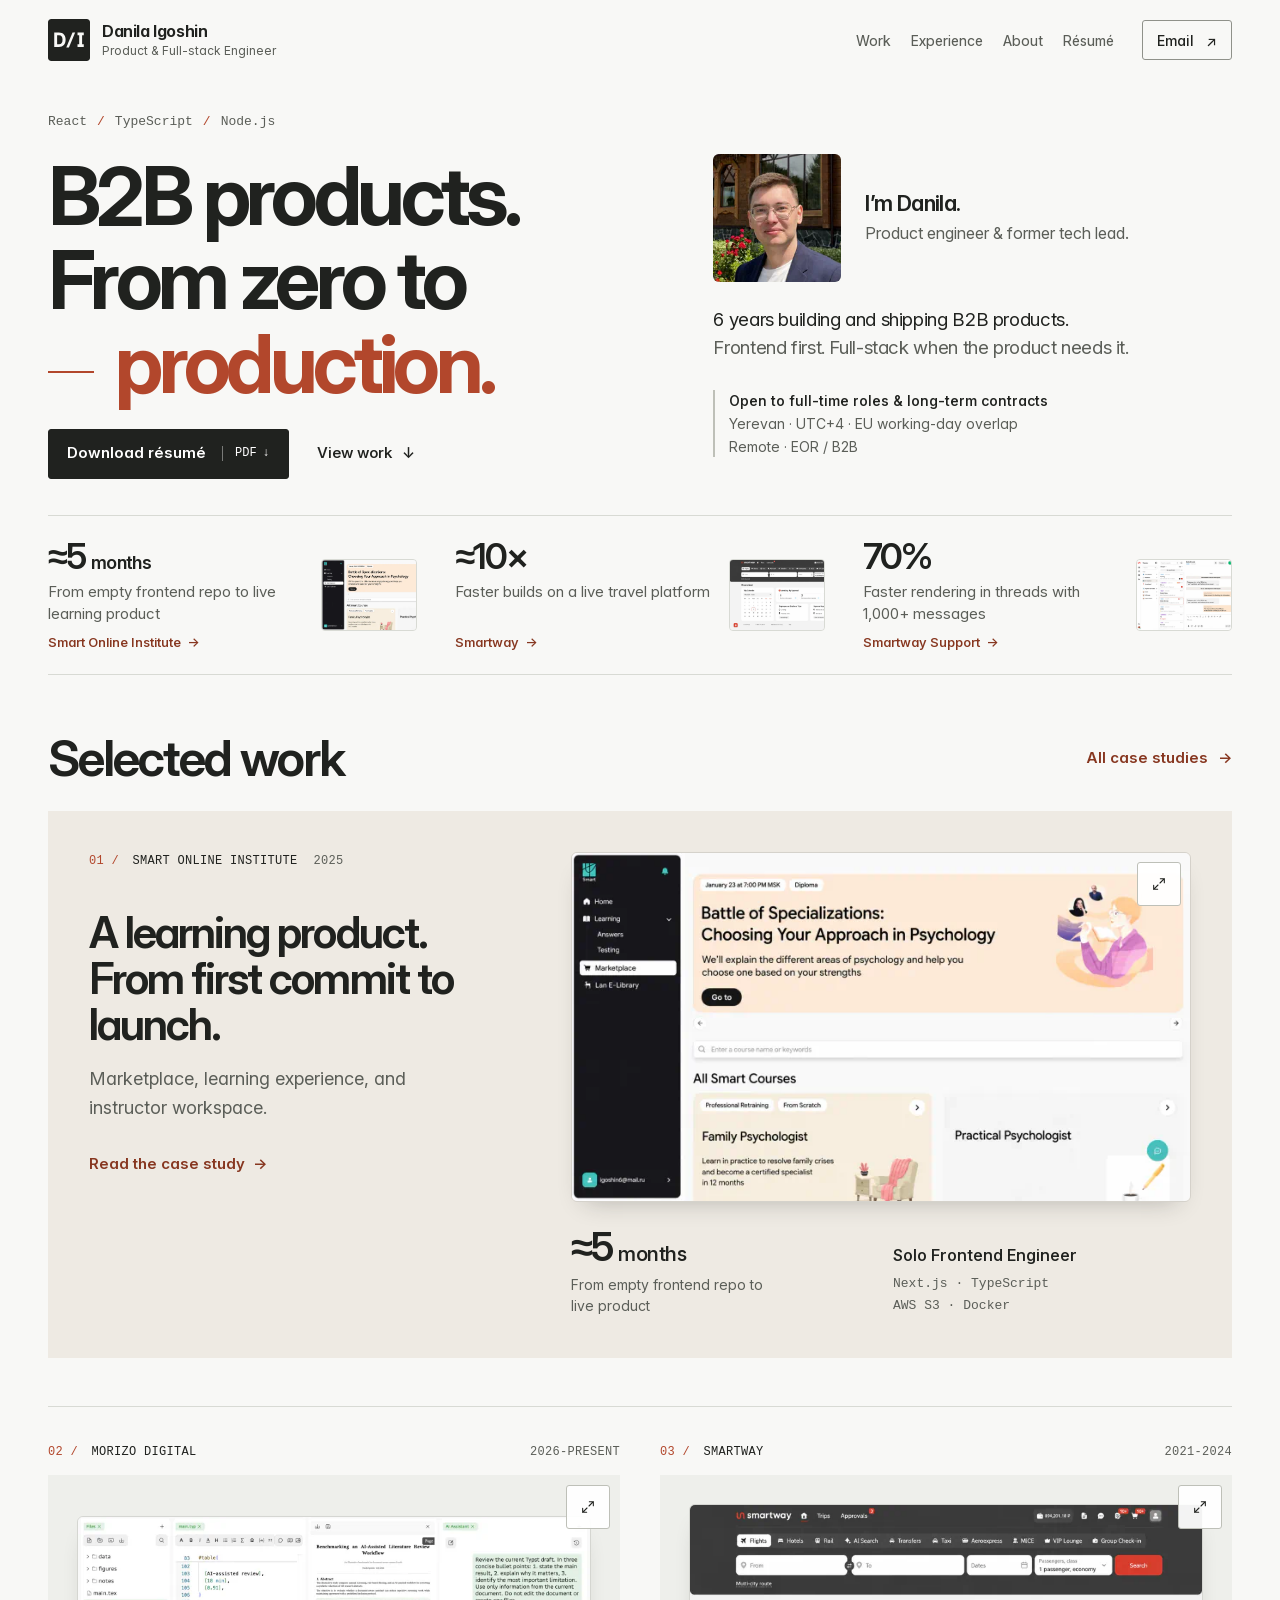
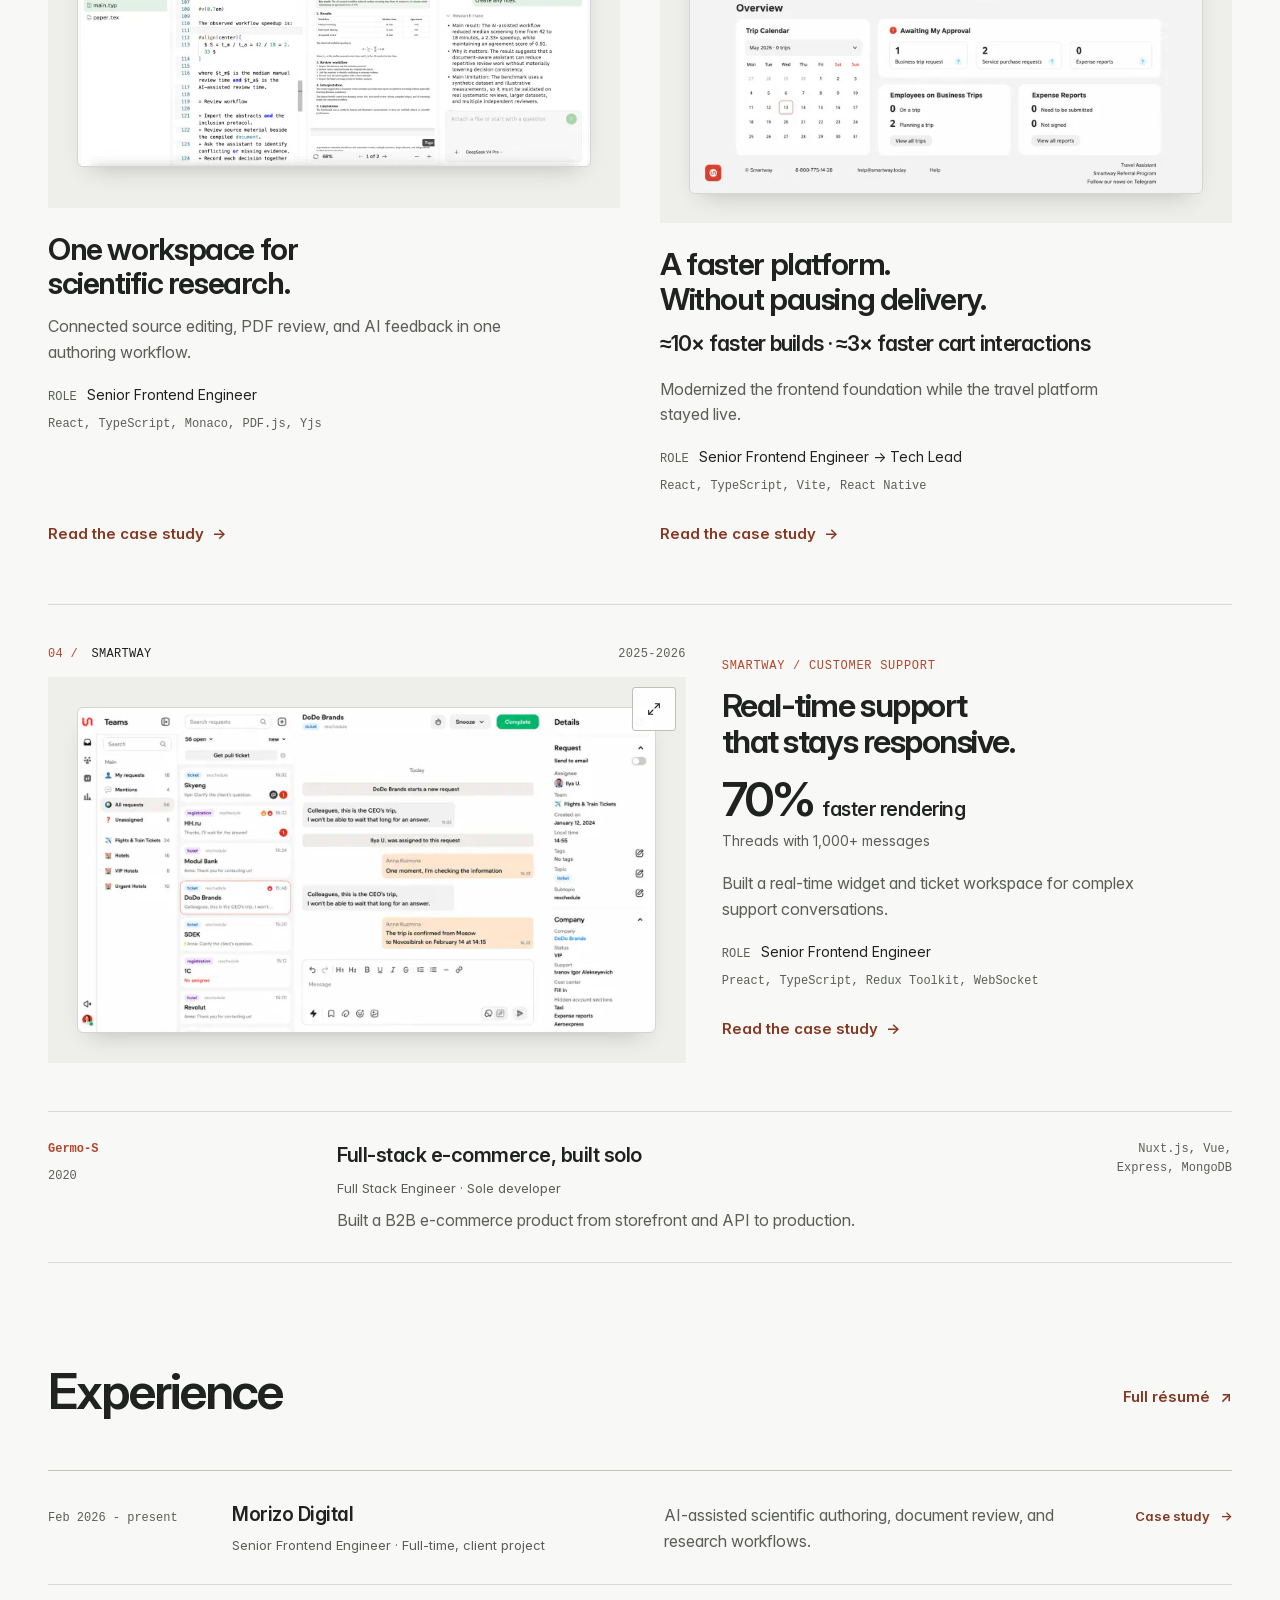
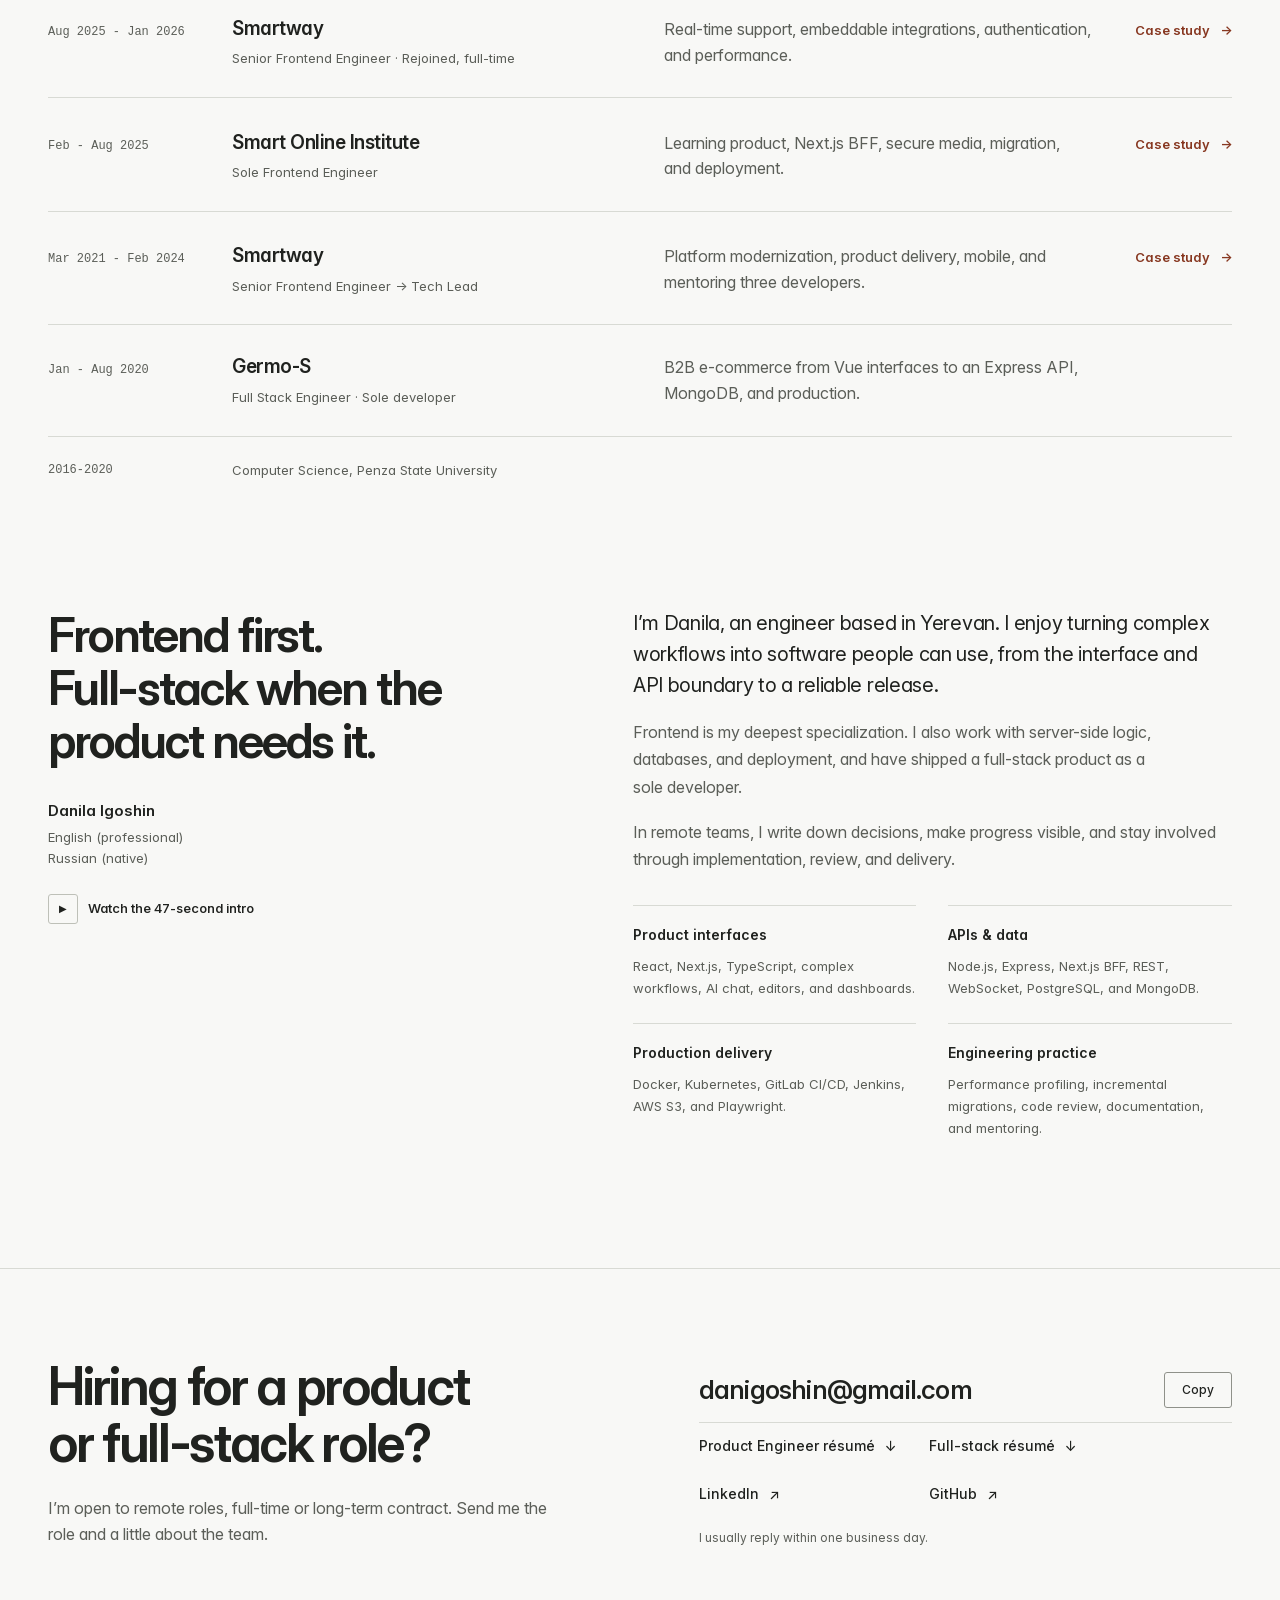
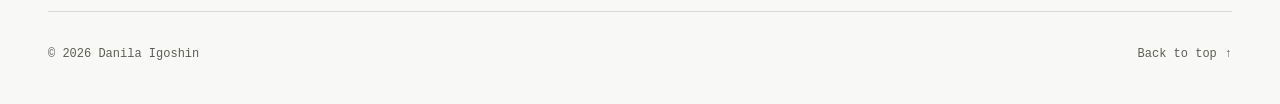
==== index.html @ 1951de05 "Improve portfolio navigation and mobile résumé access" ====
<!doctype html>
<html lang="en">
  <head>
    <meta charset="UTF-8" />
    <meta name="viewport" content="width=device-width, initial-scale=1.0" />
    <meta
      name="description"
      content="Product engineer with 6 years shipping B2B products. React, TypeScript, Node.js, APIs, databases, and production delivery. Open to remote full-time and contract roles."
    />
    <meta name="theme-color" content="#f8f8f6" />

    <link rel="canonical" href="https://danilaigoshin.com/" />
    <meta property="og:site_name" content="Danila Igoshin" />
    <meta property="og:title" content="Danila Igoshin — Product &amp; Full-stack Engineer" />
    <meta
      property="og:description"
      content="Product engineering across interfaces, APIs, data, and deployment. Explore shipped B2B products and the decisions behind them."
    />
    <meta property="og:type" content="website" />
    <meta property="og:url" content="https://danilaigoshin.com/" />
    <meta property="og:image" content="https://danilaigoshin.com/public/og-image.png?v=20261105" />
    <meta property="og:image:type" content="image/png" />
    <meta property="og:image:width" content="2400" />
    <meta property="og:image:height" content="1260" />
    <meta property="og:image:alt" content="Danila Igoshin — product and full-stack engineer for B2B products" />
    <meta name="twitter:card" content="summary_large_image" />

    <title>Danila Igoshin — Product &amp; Full-stack Engineer</title>

    <link rel="icon" href="public/favicon.svg?v=20261104-di-precision" type="image/svg+xml" />
    <link rel="apple-touch-icon" href="public/apple-touch-icon.png?v=20261104-di-precision" />
    <link rel="preload" href="public/fonts/InterVariable.woff2" as="font" type="font/woff2" crossorigin />
    <link rel="stylesheet" href="styles.css?v=20261117-mobile-resume" />
    <link rel="stylesheet" href="/home.css?v=20261117-case-links" />
    <script src="script.js?v=20261117-case-links" defer data-enhancements></script>
    <script type="application/ld+json">
      {
        "@context": "https://schema.org",
        "@type": "Person",
        "name": "Danila Igoshin",
        "url": "https://danilaigoshin.com/",
        "image": "https://danilaigoshin.com/public/my_photo_640.jpg",
        "jobTitle": "Product Engineer / Full-stack Engineer",
        "email": "mailto:danigoshin@gmail.com",
        "address": {
          "@type": "PostalAddress",
          "addressLocality": "Yerevan",
          "addressCountry": "AM"
        },
        "homeLocation": {
          "@type": "Place",
          "name": "Yerevan, Armenia"
        },
        "knowsAbout": [
          "Frontend engineering",
          "React",
          "TypeScript",
          "Next.js",
          "Web performance",
          "Frontend architecture",
          "Node.js",
          "Express",
          "PostgreSQL",
          "MongoDB",
          "Docker",
          "Kubernetes",
          "Product engineering"
        ],
        "sameAs": [
          "https://www.linkedin.com/in/developer-danila",
          "https://github.com/danilaigoshin"
        ]
      }
    </script>
  </head>

  <body class="portfolio-page">
    <a class="skip-link" href="#main-content">Skip to content</a>
    <div class="scroll-progress" aria-hidden="true"><span></span></div>

    <header class="site-header" data-header>
      <div class="nav-shell">
        <a class="brand" href="#top" aria-label="D/I Danila Igoshin Product &amp; Full-stack Engineer, back to top">
          <img class="brand-mark" src="/public/favicon.svg?v=20261104-di-precision" width="42" height="42" alt="" aria-hidden="true" />
          <span class="brand-copy"><span class="brand-name">Danila Igoshin</span> <span class="brand-role">Product &amp; Full-stack Engineer</span></span>
        </a>

        <a class="header-resume" href="/cv/">Résumé</a>

        <button
          class="menu-toggle"
          type="button"
          aria-expanded="false"
          aria-controls="site-navigation"
          aria-label="Open navigation"
          data-menu-toggle
        >
          <span></span><span></span>
        </button>

        <nav class="site-nav" id="site-navigation" aria-label="Primary navigation" data-nav>
          <div class="nav-panel" data-nav-panel>
            <a href="#work" data-nav-link>Work</a>
            <a href="#experience" data-nav-link>Experience</a>
            <a href="#about" data-nav-link>About</a>
            <a class="nav-resume" href="/cv/">Résumé</a>
            <a class="nav-email" href="mailto:danigoshin@gmail.com">Email <span aria-hidden="true">↗</span></a>
            <div class="mobile-nav-utilities" role="group" aria-label="Quick links">
              <a href="https://www.linkedin.com/in/developer-danila" target="_blank" rel="noopener noreferrer">
                LinkedIn <span aria-hidden="true">↗</span><span class="sr-only"> (opens in a new tab)</span>
              </a>
              <a href="https://github.com/danilaigoshin" target="_blank" rel="noopener noreferrer">
                GitHub <span aria-hidden="true">↗</span><span class="sr-only"> (opens in a new tab)</span>
              </a>
            </div>
          </div>
        </nav>

      </div>
    </header>

    <main id="main-content" tabindex="-1">
      <section class="home-hero section-shell" id="top" aria-labelledby="intro-title" data-section>
        <p class="hero-stack"><span class="sr-only">Core stack: </span>React <span aria-hidden="true">/</span> TypeScript <span aria-hidden="true">/</span> Node.js</p>

        <div class="hero-heading">
          <h1 id="intro-title"><span>B2B products.</span> <span>From zero to</span> <span class="hero-title-last">production.</span></h1>
        </div>

        <div class="hero-description">
          <div class="hero-identity">
            <div class="hero-portrait">
              <img src="/public/optimized/v1/my_photo-320.webp" srcset="/public/optimized/v1/my_photo-320.webp 1x, /public/optimized/v1/my_photo-640.webp 2x" width="128" height="128" alt="Portrait of Danila Igoshin" loading="eager" decoding="async" />
            </div>
            <div class="hero-identity-copy">
              <p class="hero-name">I’m Danila.</p>
              <p class="hero-identity-role">Product engineer &amp; former tech lead.</p>
            </div>
          </div>
          <p class="hero-lede">6 years building and shipping B2B products.</p>
          <p class="hero-note">Frontend first. Full-stack when the product needs it.</p>
          <p class="hero-engagement">
            <strong>Open to full-time roles &amp; long-term contracts</strong>
            <span>Yerevan · UTC+4 · EU working-day overlap</span>
            <span>Remote · EOR / B2B</span>
          </p>
        </div>

        <div class="hero-actions">
          <a class="button button-primary resume-download" href="/Danila_Igoshin_Product_Engineer_CV.pdf" download>
            <span>Download résumé<span class="sr-only"> (Product Engineer edition)</span></span>
            <span class="file-type">PDF <span aria-hidden="true">↓</span></span>
          </a>
          <a class="hero-work-link" href="#work">View work <span aria-hidden="true">↓</span></a>
        </div>

        <ul class="hero-proof" aria-label="Selected product results">
          <li>
            <a class="proof-link" href="/case/edtech/">
              <strong>≈5 <small>months</small></strong>
              <span class="proof-description">From empty frontend repo to live learning product</span>
              <span class="proof-project">Smart Online Institute <span aria-hidden="true">→</span><span class="sr-only"> case study</span></span>
              <img class="proof-preview" src="/public/optimized/v1/online-institute-720.webp" width="720" height="405" alt="" decoding="async" />
            </a>
          </li>
          <li>
            <a class="proof-link" href="/case/smartway/">
              <strong>≈10×</strong>
              <span class="proof-description">Faster builds on a live travel platform</span>
              <span class="proof-project">Smartway <span aria-hidden="true">→</span><span class="sr-only"> case study</span></span>
              <img class="proof-preview" src="/public/optimized/v1/smartway-720.webp" width="720" height="405" alt="" decoding="async" />
            </a>
          </li>
          <li>
            <a class="proof-link" href="/case/support/">
              <strong>70%</strong>
              <span class="proof-description">Faster rendering in threads with 1,000+ messages</span>
              <span class="proof-project">Smartway Support <span aria-hidden="true">→</span><span class="sr-only"> case study</span></span>
              <img class="proof-preview" src="/public/optimized/v1/chat-720.webp" width="720" height="405" alt="" decoding="async" />
            </a>
          </li>
        </ul>
      </section>

      <section class="home-work section-shell" id="work" aria-labelledby="work-title" data-section>
        <header class="section-head reveal">
          <h2 id="work-title">Selected work</h2>
          <a class="arrow-link work-index-link" href="/case/">All case studies <span aria-hidden="true">→</span></a>
        </header>
        <div class="work-list">
          <article class="project project-featured reveal" aria-labelledby="edtech-title">
            <div class="project-description">
              <p class="project-figure-meta"><span><span class="project-number">01 /</span> Smart Online Institute</span><span>2025</span></p>
              <h3 id="edtech-title">A learning product.<br />From first commit to launch.</h3>
              <p class="project-summary">Marketplace, learning experience, and instructor workspace.</p>
              <a class="arrow-link project-link" href="/case/edtech/">Read the case study <span aria-hidden="true">→</span><span class="sr-only"> for Smart Online Institute</span></a>
            </div>
            <figure class="project-figure">
              <a class="project-cover-link" href="/case/edtech/" aria-label="Read the Smart Online Institute case study">
                <img src="/public/optimized/v1/online-institute-1080.webp" srcset="/public/optimized/v1/online-institute-720.webp 720w, /public/optimized/v1/online-institute-1080.webp 1080w, /public/optimized/v1/online-institute-1440.webp 1440w" sizes="(max-width: 767px) calc(100vw - 80px), (max-width: 1340px) 51vw, 654px" width="1672" height="941" loading="lazy" decoding="async" alt="Smart Online Institute marketplace with course discovery, navigation, and a featured event" />
              </a>
              <a class="media-zoom" href="/public/online-institute.webp" data-project-zoom aria-label="Enlarge the Smart Online Institute product screenshot">
                <svg viewBox="0 0 24 24" fill="none" stroke="currentColor" stroke-width="1.6" stroke-linecap="round" stroke-linejoin="round" aria-hidden="true"><path d="M14 4h6v6M10 20H4v-6M20 4l-6.5 6.5M4 20l6.5-6.5" /></svg>
              </a>
              <figcaption class="sr-only">Smart Online Institute course marketplace</figcaption>
            </figure>
            <div class="project-details">
              <div class="project-outcome">
                <strong>≈5 <small>months</small></strong>
                <p>From empty frontend repo to live product</p>
              </div>
              <div class="project-scope">
                <p class="project-scope-role">Solo Frontend Engineer</p>
                <p class="project-stack"><span>Next.js · TypeScript</span><span>AWS S3 · Docker</span></p>
              </div>
            </div>
          </article>
          <div class="project-pair">
            <article class="project project-card reveal" aria-labelledby="research-title">
              <figure class="project-figure">
                <figcaption class="project-figure-meta"><span><span class="project-number">02 /</span> Morizo Digital</span><span>2026-present</span></figcaption>
                <div class="project-image">
                  <a class="project-cover-link" href="/case/research/" aria-label="Read the Morizo Digital case study">
                    <img src="/public/optimized/v1/ai4s-1080.webp" srcset="/public/optimized/v1/ai4s-720.webp 720w, /public/optimized/v1/ai4s-1080.webp 1080w, /public/optimized/v1/ai4s-1440.webp 1440w" sizes="(max-width: 767px) calc(100vw - 76px), (max-width: 1340px) 42vw, 552px" width="3024" height="1472" loading="lazy" decoding="async" alt="Research workspace connecting source editing, compiled document preview, and an AI assistant" />
                  </a>
                  <a class="media-zoom" href="/public/ai4s.webp" data-project-zoom aria-label="Enlarge the AI research workspace screenshot">
                    <svg viewBox="0 0 24 24" fill="none" stroke="currentColor" stroke-width="1.6" stroke-linecap="round" stroke-linejoin="round" aria-hidden="true"><path d="M14 4h6v6M10 20H4v-6M20 4l-6.5 6.5M4 20l6.5-6.5" /></svg>
                  </a>
                </div>
              </figure>
              <div class="project-body">
                <h3 id="research-title">One workspace for scientific research.</h3>
                <p class="project-summary">Connected source editing, PDF review, and AI feedback in one authoring workflow.</p>
                <dl class="project-facts">
                  <div><dt>Role</dt><dd>Senior Frontend Engineer</dd></div>
                </dl>
                <p class="project-stack">React, TypeScript, Monaco, PDF.js, Yjs</p>
                <a class="arrow-link project-link" href="/case/research/">Read the case study <span aria-hidden="true">→</span><span class="sr-only"> for Morizo Digital</span></a>
              </div>
            </article>
            <article class="project project-card reveal" aria-labelledby="travel-title">
              <figure class="project-figure">
                <figcaption class="project-figure-meta"><span><span class="project-number">03 /</span> Smartway</span><span>2021-2024</span></figcaption>
                <div class="project-image">
                  <a class="project-cover-link" href="/case/smartway/" aria-label="Read the Smartway travel platform case study">
                    <img src="/public/optimized/v1/smartway-1080.webp" srcset="/public/optimized/v1/smartway-720.webp 720w, /public/optimized/v1/smartway-1080.webp 1080w, /public/optimized/v1/smartway-1440.webp 1440w" sizes="(max-width: 767px) calc(100vw - 76px), (max-width: 1340px) 42vw, 552px" width="1672" height="941" loading="lazy" decoding="async" alt="Smartway corporate travel platform with booking, approvals, and trip management" />
                  </a>
                  <a class="media-zoom" href="/public/smartway.webp" data-project-zoom aria-label="Enlarge the Smartway corporate travel screenshot">
                    <svg viewBox="0 0 24 24" fill="none" stroke="currentColor" stroke-width="1.6" stroke-linecap="round" stroke-linejoin="round" aria-hidden="true"><path d="M14 4h6v6M10 20H4v-6M20 4l-6.5 6.5M4 20l6.5-6.5" /></svg>
                  </a>
                </div>
              </figure>
              <div class="project-body">
                <h3 id="travel-title">A faster platform.<br />Without pausing delivery.</h3>
                <p class="project-results">≈10× faster builds · ≈3× faster cart interactions</p>
                <p class="project-summary">Modernized the frontend foundation while the travel platform stayed live.</p>
                <dl class="project-facts">
                  <div><dt>Role</dt><dd>Senior Frontend Engineer → Tech Lead</dd></div>
                </dl>
                <p class="project-stack">React, TypeScript, Vite, React Native</p>
                <a class="arrow-link project-link" href="/case/smartway/">Read the case study <span aria-hidden="true">→</span><span class="sr-only"> for the Smartway travel platform</span></a>
              </div>
            </article>
          </div>
          <article class="project project-wide reveal" aria-labelledby="support-title">
            <figure class="project-figure">
              <figcaption class="project-figure-meta"><span><span class="project-number">04 /</span> Smartway</span><span>2025-2026</span></figcaption>
              <div class="project-image">
                <a class="project-cover-link" href="/case/support/" aria-label="Read the Smartway Support case study">
                  <img src="/public/optimized/v1/chat-1080.webp" srcset="/public/optimized/v1/chat-720.webp 720w, /public/optimized/v1/chat-1080.webp 1080w, /public/optimized/v1/chat-1440.webp 1440w" sizes="(max-width: 900px) calc(100vw - 76px), (max-width: 1340px) 48vw, 618px" width="1672" height="941" loading="lazy" decoding="async" alt="Support workspace showing a ticket queue, conversation, and request details" />
                </a>
                <a class="media-zoom" href="/public/chat.webp" data-project-zoom aria-label="Enlarge the support workspace screenshot">
                  <svg viewBox="0 0 24 24" fill="none" stroke="currentColor" stroke-width="1.6" stroke-linecap="round" stroke-linejoin="round" aria-hidden="true"><path d="M14 4h6v6M10 20H4v-6M20 4l-6.5 6.5M4 20l6.5-6.5" /></svg>
                </a>
              </div>
            </figure>
            <div class="project-body">
              <div class="project-description">
                <p class="project-client">Smartway / Customer support</p>
                <h3 id="support-title">Real-time support that stays responsive.</h3>
                <div class="project-outcome support-outcome">
                  <strong>70% <small>faster rendering</small></strong>
                  <p>Threads with 1,000+ messages</p>
                </div>
                <p class="project-summary">Built a real-time widget and ticket workspace for complex support conversations.</p>
              </div>
              <dl class="project-facts">
                  <div><dt>Role</dt><dd>Senior Frontend Engineer</dd></div>
                </dl>
              <p class="project-stack">Preact, TypeScript, Redux Toolkit, WebSocket</p>
              <a class="arrow-link project-link" href="/case/support/">Read the case study <span aria-hidden="true">→</span><span class="sr-only"> for Smartway Support</span></a>
            </div>
          </article>
          <article class="project-compact reveal" aria-labelledby="commerce-title">
            <p class="meta-line"><span>Germo-S</span><span>2020</span></p>
            <div>
              <h3 id="commerce-title">Full-stack e-commerce, built solo</h3>
              <p class="project-compact-role">Full Stack Engineer · Sole developer</p>
              <p>Built a B2B e-commerce product from storefront and API to production.</p>
            </div>
            <p class="project-compact-stack">Nuxt.js, Vue, Express, MongoDB</p>
          </article>
        </div>
      </section>

      <section class="home-experience" id="experience" aria-labelledby="experience-title" data-section>
        <div class="section-shell">
          <header class="section-head reveal">
            <h2 id="experience-title">Experience</h2>
            <a class="text-link" href="/cv/">Full résumé <span aria-hidden="true">↗</span></a>
          </header>
          <ol class="timeline">
            <li class="reveal"><p class="timeline-date">Feb 2026 - present</p><div class="timeline-role"><h3>Morizo Digital</h3><p>Senior Frontend Engineer · Full-time, client project</p></div><p class="timeline-scope">AI-assisted scientific authoring, document review, and research workflows.</p><a class="arrow-link timeline-link" href="/case/research/">Case study <span aria-hidden="true">→</span><span class="sr-only">: Morizo Digital</span></a></li>
            <li class="reveal"><p class="timeline-date">Aug 2025 - Jan 2026</p><div class="timeline-role"><h3>Smartway</h3><p>Senior Frontend Engineer · Rejoined, full-time</p></div><p class="timeline-scope">Real-time support, embeddable integrations, authentication, and performance.</p><a class="arrow-link timeline-link" href="/case/support/">Case study <span aria-hidden="true">→</span><span class="sr-only">: Smartway support</span></a></li>
            <li class="reveal"><p class="timeline-date">Feb - Aug 2025</p><div class="timeline-role"><h3>Smart Online Institute</h3><p>Sole Frontend Engineer</p></div><p class="timeline-scope">Learning product, Next.js BFF, secure media, migration, and deployment.</p><a class="arrow-link timeline-link" href="/case/edtech/">Case study <span aria-hidden="true">→</span><span class="sr-only">: Smart Online Institute</span></a></li>
            <li class="reveal"><p class="timeline-date">Mar 2021 - Feb 2024</p><div class="timeline-role"><h3>Smartway</h3><p>Senior Frontend Engineer → Tech Lead</p></div><p class="timeline-scope">Platform modernization, product delivery, mobile, and mentoring three developers.</p><a class="arrow-link timeline-link" href="/case/smartway/">Case study <span aria-hidden="true">→</span><span class="sr-only">: Smartway platform</span></a></li>
            <li class="reveal"><p class="timeline-date">Jan - Aug 2020</p><div class="timeline-role"><h3>Germo-S</h3><p>Full Stack Engineer · Sole developer</p></div><p class="timeline-scope">B2B e-commerce from Vue interfaces to an Express API, MongoDB, and production.</p></li>
          </ol>
          <p class="timeline-education reveal"><span>2016-2020</span><span>Computer Science, Penza State University</span></p>
        </div>
      </section>

      <section class="home-about section-shell" id="about" aria-labelledby="about-title" data-section>
        <div class="about-head reveal">
          <h2 id="about-title">Frontend first.<br />Full-stack when the product needs&nbsp;it.</h2>
          <div class="about-profile">
            <p><strong>Danila Igoshin</strong><span>English (professional)</span><span>Russian (native)</span></p>
          </div>
          <a class="intro-link" href="/public/video/intro-1080.mp4" data-intro-open><span class="play-chip" aria-hidden="true">▶</span>Watch the 47-second intro</a>
        </div>
        <div class="about-body">
          <div class="about-text reveal">
            <p>I’m Danila, an engineer based in Yerevan. I enjoy turning complex workflows into software people can use, from the interface and API boundary to a reliable release.</p>
            <p>Frontend is my deepest specialization. I also work with server-side logic, databases, and deployment, and have shipped a full-stack product as a sole developer.</p>
            <p>In remote teams, I write down decisions, make progress visible, and stay involved through implementation, review, and delivery.</p>
          </div>
          <dl class="capability-list" aria-label="What I work with">
            <div class="reveal"><dt>Product interfaces</dt><dd>React, Next.js, TypeScript, complex workflows, AI chat, editors, and dashboards.</dd></div>
            <div class="reveal"><dt>APIs &amp; data</dt><dd>Node.js, Express, Next.js BFF, REST, WebSocket, PostgreSQL, and MongoDB.</dd></div>
            <div class="reveal"><dt>Production delivery</dt><dd>Docker, Kubernetes, GitLab CI/CD, Jenkins, AWS S3, and Playwright.</dd></div>
            <div class="reveal"><dt>Engineering practice</dt><dd>Performance profiling, incremental migrations, code review, documentation, and mentoring.</dd></div>
          </dl>
        </div>
      </section>
    </main>

    <div class="page-finale">
      <section class="site-contact section-shell" id="contact" aria-labelledby="contact-title" data-section>
        <div class="contact-intro reveal">
          <h2 id="contact-title">Hiring for a product or full-stack role?</h2>
          <p>I’m open to remote roles, full-time or long-term contract. Send me the role and a little about the team.</p>
        </div>
        <div class="contact-action reveal">
          <div class="contact-email-row"><a href="mailto:danigoshin@gmail.com">danigoshin@gmail.com</a><button type="button" data-copy-email aria-label="Copy email address" aria-controls="copy-status">Copy</button></div>
          <nav class="contact-links" aria-label="Contact and résumé links">
            <a href="/Danila_Igoshin_Product_Engineer_CV.pdf" download><span class="contact-link-label">Product Engineer résumé<span class="sr-only"> (PDF)</span></span><span aria-hidden="true">↓</span></a>
            <a href="/Danila_Igoshin_Full_Stack_Engineer_CV.pdf" download><span class="contact-link-label">Full-stack résumé<span class="sr-only"> (PDF)</span></span><span aria-hidden="true">↓</span></a>
            <a href="https://www.linkedin.com/in/developer-danila" target="_blank" rel="noopener noreferrer"><span class="contact-link-label">LinkedIn</span><span aria-hidden="true">↗</span><span class="sr-only"> (opens in a new tab)</span></a>
            <a href="https://github.com/danilaigoshin" target="_blank" rel="noopener noreferrer"><span class="contact-link-label">GitHub</span><span aria-hidden="true">↗</span><span class="sr-only"> (opens in a new tab)</span></a>
          </nav>
          <p class="contact-response">I usually reply within one business day.</p>
        </div>
      </section>
      <footer class="footer section-shell"><p>© <span data-year>2026</span> Danila Igoshin</p><a href="#top">Back to top <span aria-hidden="true">↑</span></a></footer>
    </div>

    <div
      class="copy-toast"
      id="copy-status"
      role="status"
      aria-live="polite"
      aria-atomic="true"
      data-copy-toast
    ></div>

    <dialog
      class="project-lightbox"
      aria-label="Project image viewer"
      aria-describedby="project-lightbox-caption"
      data-project-lightbox
    >
      <div class="project-lightbox-shell">
        <button
          class="project-lightbox-close"
          type="button"
          aria-label="Close full-size image"
          data-project-lightbox-close
        >
          <span>Close</span><span aria-hidden="true">×</span>
        </button>
        <figure>
          <img alt="" data-project-lightbox-image />
          <figcaption id="project-lightbox-caption" data-project-lightbox-caption></figcaption>
        </figure>
      </div>
    </dialog>

    <dialog class="project-lightbox intro-lightbox" aria-label="Intro video" data-intro-lightbox>
      <div class="project-lightbox-shell">
        <button class="project-lightbox-close" type="button" aria-label="Close the intro video" data-intro-close>
          <span>Close</span><span aria-hidden="true">×</span>
        </button>
        <video controls playsinline preload="none" width="1920" height="1080" poster="/public/video/intro-poster.jpg" data-intro-video>
          <source src="/public/video/intro-1440.mp4" type="video/mp4" media="(min-width: 761px)" />
          <source src="/public/video/intro-1080.mp4" type="video/mp4" />
          <track kind="captions" src="/public/video/intro.vtt" srclang="en" label="English" />
        </video>
      </div>
    </dialog>
  </body>
</html>
---- styles.css ----
@font-face {
  font-family: "Inter Variable";
  font-style: normal;
  font-weight: 100 900;
  font-display: swap;
  src: url("public/fonts/InterVariable.woff2") format("woff2");
}

:root {
  --canvas: #f8f8f6;
  --surface: #ffffff;
  --surface-muted: #eeefeb;
  --ink: #20221f;
  --muted: #5b5e58;
  /* Four visible steps: internal divider, module border, structural emphasis,
     and control boundary. The last one clears 3:1 on both canvas and white so
     a button reads as a button without leaning on its label alone. */
  --line-soft: #e4e5df;
  --line: #d8dad4;
  --line-strong: #bec0b8;
  --line-control: #8f918a;
  --accent: #b2472c;
  --accent-dark: #873720;
  --radius-control: 3px;
  --shadow-pop: 0 24px 80px rgba(10, 13, 17, 0.42);
  --ink-900: #12151a;
  --line-inverse: rgba(255, 255, 255, 0.14);
  --text-inverse: #e8ebee;
  --muted-inverse: rgba(232, 235, 238, 0.6);
  --focus-inverse: #9db4c8;
  --shell: min(1420px, calc(100vw - 64px));
  --font-sans: "Inter Variable", Inter, -apple-system, BlinkMacSystemFont, "Segoe UI", Helvetica, Arial, sans-serif;
  /* Mono is reserved for the brand mark, the image viewer's chrome and the
     copy toast; fallbacks are ordered by how closely they match SF Mono. */
  --font-mono: ui-monospace, "SFMono-Regular", Menlo, "Cascadia Mono", "Segoe UI Mono",
    "Roboto Mono", Consolas, "Liberation Mono", monospace;
  --ease: cubic-bezier(0.22, 1, 0.36, 1);
  /* Long settle for entrances; --ease stays the curve for hover feedback. */
  --ease-out: cubic-bezier(0.16, 1, 0.3, 1);
  /* Shadows carry the ink hue and stay under 0.2 alpha: lift, not drop. */
  --shadow-soft: 0 1px 2px rgba(21, 24, 29, 0.04), 0 14px 36px -20px rgba(21, 24, 29, 0.2);
}

* {
  box-sizing: border-box;
}

html {
  scroll-behavior: smooth;
  scroll-padding-top: 86px;
}

body {
  margin: 0;
  background: var(--canvas);
  color: var(--ink);
  font-family: var(--font-sans);
  font-size: 16px;
  line-height: 1.5;
  -webkit-font-smoothing: antialiased;
  text-rendering: optimizeLegibility;
  font-feature-settings: "cv11";
}

h1,
h2,
h3 {
  text-wrap: balance;
}

p,
dd {
  text-wrap: pretty;
}

html.menu-open,
html.lightbox-open,
body.lightbox-open {
  overflow: hidden;
}

/* Clip the page without creating a second scroll container: sticky header
   controls must stay on screen while the viewport-sized drawer is open. */
body.menu-open { overflow: clip; }

::selection {
  background: #eddbd2;
  color: var(--ink);
}

a {
  color: inherit;
  text-decoration: none;
}

button,
a {
  -webkit-tap-highlight-color: transparent;
}

button {
  color: inherit;
  font: inherit;
  border-radius: var(--radius-control);
}

img {
  display: block;
  max-width: 100%;
}

h1,
h2,
h3,
p {
  margin-top: 0;
}

[hidden] {
  display: none !important;
}

.sr-only {
  position: absolute;
  width: 1px;
  height: 1px;
  padding: 0;
  margin: -1px;
  overflow: hidden;
  clip: rect(0, 0, 0, 0);
  white-space: nowrap;
  border: 0;
}

.skip-link {
  position: fixed;
  top: 8px;
  left: 8px;
  z-index: 1000;
  padding: 10px 14px;
  transform: translateY(-150%);
  border: 1px solid var(--ink);
  background: var(--surface);
  font-size: 12px;
  font-weight: 700;
  transition: transform 180ms ease;
}

.skip-link:focus {
  transform: translateY(0);
}

.section-shell {
  width: var(--shell);
  margin-inline: auto;
}

.scroll-progress {
  position: fixed;
  inset: 0 0 auto;
  z-index: 120;
  height: 2px;
  pointer-events: none;
}

.scroll-progress span {
  display: block;
  width: 100%;
  height: 100%;
  transform: scaleX(0);
  transform-origin: left;
  background: var(--accent);
}

/* Driven by the document's own scroll timeline, so no script listens to
   scrolling. Browsers without scroll-driven animations simply omit the bar. */
@supports not (animation-timeline: scroll()) {
  .scroll-progress { display: none; }
}

@supports (animation-timeline: scroll()) {
  .scroll-progress span {
    animation: scroll-progress linear both;
    animation-duration: auto;
    animation-timeline: scroll(root block);
  }
}

@keyframes scroll-progress {
  to { transform: scaleX(1); }
}

/* Header state is read from this marker leaving the viewport. */
.scroll-sentinel {
  position: absolute;
  top: 0;
  left: 0;
  width: 1px;
  height: 80px;
  opacity: 0;
  pointer-events: none;
}

/* Last thing in the document flow: visible only once the page has ended. */
.scroll-sentinel-end {
  height: 1px;
  margin-top: -1px;
  pointer-events: none;
}

/* Header */

.site-header {
  --header-content-width: min(1240px, calc(100vw - 96px));
  --header-viewport-width: 100vw;
  --header-base-height: 80px;
  --header-float-width: min(1040px, var(--header-content-width));
  --header-float-height: 60px;
  --header-float-top: 14px;
  --header-float-pad: 18px;
  --header-side-shift: 0px;
  --header-y-shift: 0px;
  --header-logo-scale: 1;
  --header-copy-shift: 0px;
  --header-name-shift: 0px;
  --header-name-size: 16px;
  --header-role-opacity: 1;
  position: sticky;
  top: 0;
  z-index: 100;
  background: rgba(248, 248, 246, 0.88);
  transition: background-color 180ms ease;
  -webkit-backdrop-filter: blur(16px);
  backdrop-filter: blur(16px);
}

/* The original header keeps its layout footprint while its controls move
   into the floating surface. The fixed mobile drawer stays viewport-sized. */
.site-header::before {
  box-sizing: border-box;
  position: absolute;
  top: var(--header-float-top);
  left: 50%;
  z-index: -1;
  width: var(--header-float-width);
  height: var(--header-float-height);
  transform: translate(-50%, -6px) scale(0.98);
  border: 1px solid var(--line);
  border-radius: 8px;
  background: var(--canvas);
  box-shadow: 0 2px 6px rgba(32, 34, 31, 0.04), 0 12px 28px -12px rgba(32, 34, 31, 0.2);
  opacity: 0;
  pointer-events: none;
  content: "";
  transition: opacity 240ms var(--ease), transform 240ms var(--ease);
}

.nav-shell {
  display: grid;
  grid-template-columns: 1fr auto;
  gap: 24px;
  align-items: center;
  width: var(--shell);
  min-height: 70px;
  margin-inline: auto;
}

.brand {
  display: inline-flex;
  gap: 12px;
  align-items: center;
  width: max-content;
  transform: translate(var(--header-side-shift), var(--header-y-shift));
  transition: transform 240ms var(--ease);
}

.brand-mark {
  --brand-hover-y: 0px;
  display: block;
  width: 36px;
  height: 36px;
  flex: none;
  transform: translateY(var(--brand-hover-y)) scale(var(--header-logo-scale));
  transform-origin: left center;
  transition: transform 180ms var(--ease);
}

.brand:hover .brand-mark,
.brand:focus-visible .brand-mark {
  --brand-hover-y: -1px;
}

.brand-copy {
  font-size: 12px;
  font-weight: 700;
  letter-spacing: -0.01em;
  transform: translateX(var(--header-copy-shift));
  transition: transform 240ms var(--ease);
}

.brand-name {
  font-size: var(--header-name-size);
  transform: translateY(var(--header-name-shift));
  transition: transform 240ms var(--ease);
}

.site-nav {
  display: flex;
  gap: 4px;
  align-items: center;
}

.nav-panel {
  display: contents;
}

.mobile-nav-utilities {
  display: none;
}

.site-nav a {
  position: relative;
  padding: 8px 11px;
  color: var(--muted);
  font-size: 12px;
  font-weight: 600;
  transition: color 160ms ease, background-color 160ms ease;
}

/* Accent marks the reachable state, ink marks the current one, so hover and
   "you are here" stay distinguishable. */
.site-nav a::after {
  position: absolute;
  right: 11px;
  bottom: 4px;
  left: 11px;
  height: 2px;
  transform: scaleX(0);
  transform-origin: left;
  background: var(--accent);
  content: "";
  transition: transform 200ms var(--ease);
}

.site-nav a:hover,
.site-nav a:focus-visible {
  background: transparent;
  color: var(--accent-dark);
}

.site-nav a.is-active {
  background: transparent;
  color: var(--ink);
}

.site-nav a.is-active::after {
  background: var(--ink);
}

.site-nav a:hover::after,
.site-nav a:focus-visible::after,
.site-nav a.is-active::after {
  transform: scaleX(1);
}

.nav-actions {
  display: flex;
  gap: 18px;
  align-items: center;
  justify-content: flex-end;
}

.nav-email {
  display: inline-flex;
  gap: 18px;
  align-items: center;
  min-height: 38px;
  padding: 0 13px;
  border: 1px solid var(--line-control);
  border-radius: var(--radius-control);
  background: var(--surface);
  font-size: 11px;
  font-weight: 700;
  transition: border-color 160ms ease, background-color 160ms ease;
}

.nav-email:hover,
.nav-email:focus-visible {
  border-color: var(--accent);
  background: var(--surface-muted);
}

.menu-toggle {
  display: none;
  width: 42px;
  height: 42px;
  padding: 0;
  border: 1px solid var(--line-control);
  background: var(--surface);
  cursor: pointer;
}

.menu-toggle span {
  display: block;
  width: 20px;
  height: 1px;
  margin: 6px auto;
  background: var(--ink);
  transition: transform 180ms ease;
}

/* Base for every screenshot link that opens the image viewer; the matte and
   hover lift come from .media-frame in the site-system layer below. */
.project-media-link {
  position: relative;
  display: block;
  aspect-ratio: 16 / 9;
  overflow: hidden;
  border: 1px solid var(--line-strong);
  background: var(--surface-muted);
  cursor: zoom-in;
}

.project-media-link:focus-visible {
  outline-offset: 3px;
}

@media (hover: hover) {
  .project-media-link:hover img {
    transform: scale(1.02);
  }
}

/* Project image viewer */

.project-lightbox {
  width: 100%;
  max-width: none;
  height: 100%;
  max-height: none;
  padding: clamp(16px, 4vw, 56px);
  border: 0;
  background: transparent;
  color: #ffffff;
  overflow: auto;
  overscroll-behavior: contain;
}

.project-lightbox[open] {
  display: grid;
  place-items: center;
}

.project-lightbox::backdrop {
  background: rgba(10, 13, 17, 0.9);
  -webkit-backdrop-filter: blur(10px);
  backdrop-filter: blur(10px);
}

.project-lightbox-shell {
  display: grid;
  width: min(100%, 1680px);
  min-height: 0;
  place-items: center;
}

.project-lightbox figure {
  display: grid;
  width: 100%;
  max-height: calc(100dvh - clamp(72px, 9vw, 120px));
  grid-template-rows: minmax(0, 1fr) auto;
  gap: 12px;
  margin: 0;
}

.project-lightbox img {
  width: auto;
  max-width: 100%;
  max-height: calc(100dvh - clamp(110px, 12vw, 156px));
  margin: auto;
  object-fit: contain;
  box-shadow: var(--shadow-pop);
}

.project-lightbox figcaption {
  max-width: min(100%, 1100px);
  margin-inline: auto;
  color: rgba(255, 255, 255, 0.74);
  font-family: var(--font-mono);
  font-size: 11px;
  letter-spacing: 0.05em;
  text-align: center;
  text-transform: uppercase;
}

.project-lightbox-close {
  position: fixed;
  top: 16px;
  right: 16px;
  z-index: 1;
  display: inline-flex;
  gap: 14px;
  align-items: center;
  min-height: 42px;
  padding: 0 13px;
  border: 1px solid rgba(255, 255, 255, 0.32);
  background: rgba(19, 23, 29, 0.82);
  color: #ffffff;
  cursor: pointer;
  font-family: var(--font-mono);
  font-size: 11px;
  font-weight: 700;
  letter-spacing: 0.05em;
  text-transform: uppercase;
  -webkit-backdrop-filter: blur(10px);
  backdrop-filter: blur(10px);
  transition: border-color 160ms ease, background-color 160ms ease;
}

.project-lightbox-close:hover,
.project-lightbox-close:focus-visible {
  border-color: rgba(255, 255, 255, 0.78);
  background: rgba(34, 40, 48, 0.96);
}

/* On narrow screens fitting the image to the viewport reproduces the unreadable
   thumbnail, so the viewer shows it at natural size and lets the reader pan. */
@media (max-width: 760px) {
  .project-lightbox {
    padding: 12px;
  }

  .project-lightbox[open] {
    place-items: start;
  }

  .project-lightbox-shell {
    width: max-content;
    min-width: 100%;
    padding-top: 58px;
    place-items: start;
  }

  .project-lightbox figure {
    width: max-content;
    max-height: none;
  }

  /* Roughly the source interface at its own scale: readable, and about three
     screens to pan across rather than eight at the raster's native size. */
  .project-lightbox img {
    width: auto;
    max-width: 1400px;
    max-height: none;
    margin: 0;
  }

  .project-lightbox figcaption {
    position: sticky;
    left: 0;
    width: calc(100vw - 24px);
    max-width: none;
    margin-inline: 0;
    font-family: var(--font-sans);
    font-size: 12px;
    letter-spacing: 0;
    line-height: 1.45;
    text-align: left;
    text-transform: none;
  }

  .project-lightbox figcaption::after {
    display: block;
    margin-top: 4px;
    color: rgba(255, 255, 255, 0.5);
    content: "Drag to pan · pinch to zoom";
  }
}

/* Contact */

.page-finale {
  margin-top: clamp(48px, 5vw, 80px);
  background: var(--ink-900);
  color: var(--text-inverse);
}

.page-finale ::selection {
  background: rgba(155, 180, 200, 0.32);
  color: #ffffff;
}

.page-finale :focus-visible {
  outline-color: var(--focus-inverse);
}

.contact-action {
  min-width: 0;
}

.contact-email-row {
  display: grid;
  grid-template-columns: minmax(0, 1fr) auto;
  border-block: 1px solid var(--line-inverse);
}

html:not(.js) .contact-email-row {
  grid-template-columns: 1fr;
}

html:not(.js) .contact-email-row button {
  display: none;
}

.contact-email-row a {
  display: flex;
  min-width: 0;
  min-height: 58px;
  padding: 0 12px;
  align-items: center;
  overflow-wrap: anywhere;
  font-size: clamp(1rem, 1.5vw, 1.3rem);
  font-weight: 650;
  letter-spacing: -0.02em;
}

.contact-email-row button {
  min-width: 58px;
  border: 0;
  border-left: 1px solid var(--line-inverse);
  background: transparent;
  color: var(--muted-inverse);
  font-family: var(--font-mono);
  font-size: 11px;
  text-transform: uppercase;
  cursor: pointer;
}

.contact-email-row a:hover,
.contact-email-row a:focus-visible,
.contact-email-row button:hover,
.contact-email-row button:focus-visible {
  background: rgba(255, 255, 255, 0.06);
}

.contact-links {
  display: grid;
  grid-template-columns: repeat(3, 1fr);
}

.contact-links a {
  display: flex;
  justify-content: space-between;
  gap: 12px;
  padding: 14px 10px;
  border-right: 1px solid var(--line-inverse);
  color: var(--muted-inverse);
  min-height: 46px;
  font-size: 12px;
  font-weight: 650;
  transition: background-color 160ms ease, color 160ms ease;
}

.contact-links a:last-child {
  border-right: 0;
}

.contact-links a:hover,
.contact-links a:focus-visible {
  background: rgba(255, 255, 255, 0.06);
  color: var(--text-inverse);
}

.footer {
  display: flex;
  justify-content: space-between;
  gap: 20px;
  padding-block: 26px 34px;
  border-top: 1px solid var(--line-inverse);
  color: rgba(232, 235, 238, 0.52);
  font-family: var(--font-mono);
  font-size: 11px;
  letter-spacing: 0.04em;
  text-transform: uppercase;
}

.footer p {
  margin: 0;
}

.footer a:hover,
.footer a:focus-visible {
  color: #ffffff;
}

.footer a {
  display: inline-flex;
  align-items: center;
  min-height: 44px;
}

.copy-toast {
  position: fixed;
  right: 20px;
  bottom: 20px;
  z-index: 120;
  padding: 11px 14px;
  transform: translateY(18px);
  border: 1px solid var(--line-strong);
  background: var(--surface);
  color: var(--ink);
  font-family: var(--font-mono);
  font-size: 12px;
  opacity: 0;
  pointer-events: none;
  transition: opacity 160ms ease, transform 160ms ease;
}

.copy-toast.is-visible {
  transform: translateY(0);
  opacity: 1;
}

/* Signature details */

.nav-email span[aria-hidden],
.contact-links a span[aria-hidden],
.mobile-nav-utilities a span[aria-hidden],
.footer a span[aria-hidden] {
  display: inline-block;
  transition: transform 180ms var(--ease);
}

.nav-email:hover span[aria-hidden],
.contact-links a:hover span[aria-hidden],
.mobile-nav-utilities a:hover span[aria-hidden] {
  transform: translate(2px, -1px);
}

.footer a:hover span[aria-hidden] {
  transform: translateY(-2px);
}

.contact-links a[download]:hover span[aria-hidden] {
  transform: translateY(2px);
}

:focus-visible {
  outline: 2px solid var(--accent-dark);
  outline-offset: 3px;
}

@media (max-width: 1220px) {
  :root {
    --shell: min(100% - 40px, 1420px);
  }
}

@media (max-width: 980px) {
  .nav-actions {
    display: none;
  }

  .nav-shell {
    grid-template-columns: 1fr auto;
  }

  .site-nav {
    justify-self: end;
  }

  .contact-action {
    max-width: 620px;
  }
}

:root {
  --nav-drawer-width: clamp(30rem, 42vw, 35rem);
}

/* Four links and one button fit inline on any laptop or landscape tablet, so
   the drawer — and the unlabelled toggle — is kept for narrow screens only. */
@media (max-width: 900px) {
  body.menu-open .site-header {
    z-index: 200;
    background: transparent;
    -webkit-backdrop-filter: none;
    backdrop-filter: none;
  }

  .js .menu-toggle {
    position: relative;
    z-index: 3;
    display: grid;
    grid-column: 2;
    grid-row: 1;
    width: 44px;
    height: 44px;
    place-content: center;
    gap: 6px;
    justify-self: end;
    border: 0;
    background: transparent;
    transition: background-color 160ms ease;
  }

  .js .menu-toggle:hover,
  .js .menu-toggle:focus-visible {
    background: var(--surface-muted);
  }

  .js .menu-toggle span {
    width: 18px;
    margin: 0;
  }

  .js .menu-toggle[aria-expanded="true"] span:first-child {
    transform: translateY(3.5px) rotate(45deg);
  }

  .js .menu-toggle[aria-expanded="true"] span:last-child {
    transform: translateY(-3.5px) rotate(-45deg);
  }

  .js .site-nav {
    position: fixed;
    inset: 0;
    z-index: 1;
    display: flex;
    align-items: stretch;
    justify-content: flex-end;
    gap: 0;
    width: 100%;
    height: 100vh;
    height: 100dvh;
    padding: 0;
    overflow: hidden;
    border: 0;
    background: rgba(15, 23, 34, 0.12);
    opacity: 0;
    pointer-events: none;
    visibility: hidden;
  }

  .js.js-ready .site-nav {
    transition: opacity 160ms ease, visibility 0s linear 210ms;
  }

  .js .site-nav.is-open {
    opacity: 1;
    pointer-events: auto;
    visibility: visible;
    /* Visibility must be immediate so the first link can receive focus. */
    transition-property: opacity;
    transition-delay: 0s;
  }

  .js .nav-panel {
    position: relative;
    display: flex;
    width: var(--nav-drawer-width);
    max-width: 100%;
    height: 100vh;
    height: 100dvh;
    min-height: 0;
    flex-direction: column;
    align-items: stretch;
    padding: 90px 32px max(24px, env(safe-area-inset-bottom));
    overflow-x: hidden;
    overflow-y: auto;
    transform: translateX(100%);
    border-left: 1px solid var(--line-strong);
    background: var(--canvas);
    overscroll-behavior: contain;
    -webkit-overflow-scrolling: touch;
  }

  .js.js-ready .nav-panel {
    transition: transform 210ms var(--ease);
  }

  .js .site-nav.is-open .nav-panel {
    transform: translateX(0);
  }

  .js .nav-panel::before {
    position: absolute;
    top: 82px;
    right: 32px;
    left: 32px;
    height: 1px;
    background: var(--line);
    content: "";
  }

  .js .nav-panel > a {
    position: relative;
    display: flex;
    flex: 0 0 auto;
    align-items: center;
    min-width: 0;
    min-height: 60px;
    padding: 0 8px 0 0;
    overflow-wrap: anywhere;
    border-bottom: 1px solid var(--line);
    background: transparent;
    color: var(--ink);
    font-size: clamp(1.75rem, 3.3vw, 2.125rem);
    font-weight: 600;
    line-height: 1;
    letter-spacing: -0.045em;
  }

  /* The current-page bar sits in the gutter, so the label stays on it. */
  .js .nav-panel > a::before {
    position: absolute;
    left: -14px;
    width: 2px;
    height: 18px;
    transform: scaleY(0);
    background: var(--accent-dark);
    content: "";
    transition: transform 160ms ease;
  }

  .js .nav-panel > a::after {
    display: none;
  }

  .js .nav-panel > a:hover,
  .js .nav-panel > a:focus-visible,
  .js .nav-panel > a.is-active {
    background: transparent;
    color: var(--accent-dark);
  }

  .js .nav-panel > a.is-active::before {
    transform: scaleY(1);
  }

  .js .mobile-nav-utilities {
    display: grid;
    grid-template-columns: repeat(2, minmax(0, 1fr));
    flex: 0 0 auto;
    margin-top: 24px;
    border-top: 1px solid var(--line-strong);
  }

  .js .mobile-nav-utilities a {
    display: flex;
    gap: 12px;
    align-items: center;
    justify-content: space-between;
    min-width: 0;
    min-height: 48px;
    padding: 0 8px;
    border-right: 1px solid var(--line);
    border-bottom: 1px solid var(--line);
    background: transparent;
    color: var(--muted);
    font-size: 12px;
    font-weight: 700;
    line-height: 1.2;
    letter-spacing: 0.02em;
  }

  .js .mobile-nav-utilities a:nth-child(2n) {
    padding-left: 14px;
    border-right: 0;
  }

  .js .mobile-nav-utilities a:nth-child(2n + 1) {
    padding-left: 0;
  }

  .js .mobile-nav-utilities a:hover,
  .js .mobile-nav-utilities a:focus-visible {
    background: var(--surface-muted);
    color: var(--ink);
  }
}

@media (min-width: 901px) {
  .nav-shell {
    grid-template-columns: 1fr auto;
  }

  .nav-actions {
    display: flex;
  }

  .site-nav {
    grid-column: 2;
    grid-row: 1;
    justify-self: end;
  }

  .nav-actions {
    grid-column: 3;
    grid-row: 1;
  }
}

@media (max-width: 900px) {
  :root {
    --nav-drawer-width: 100vw;
  }

  .nav-shell {
    grid-template-columns: 1fr auto;
  }

  .nav-actions {
    display: none;
  }

  .js .menu-toggle {
    grid-column: 2;
  }

  .js .site-nav {
    background: var(--canvas);
  }

  .js .nav-panel {
    width: 100%;
    max-width: none;
    transform: translateY(-8px);
    border-left: 0;
  }

  .js .site-nav.is-open .nav-panel {
    transform: translateY(0);
  }
}

@media (max-width: 767px) {
  :root {
    --nav-drawer-width: 100vw;
  }

  html {
    scroll-padding-top: 78px;
  }

  .nav-shell {
    min-height: 62px;
  }

  .brand-mark {
    width: 34px;
    height: 34px;
  }

  .site-nav {
    grid-column: 1 / -1;
    grid-row: 2;
    justify-content: space-between;
    width: 100%;
    padding-bottom: 9px;
    flex-wrap: wrap;
  }

  .js .site-nav {
    background: var(--canvas);
  }

  .js .nav-panel {
    width: 100%;
    padding: 78px 32px max(18px, env(safe-area-inset-bottom));
    transform: translateY(-8px);
    border-left: 0;
  }

  .js .site-nav.is-open .nav-panel {
    transform: translateY(0);
  }

  .js .nav-panel::before {
    top: 74px;
    right: 32px;
    left: 32px;
  }

  .js .nav-panel > a {
    min-height: clamp(56px, 7vh, 60px);
    font-size: clamp(1.55rem, 6.5vw, 1.9rem);
  }

  .js .mobile-nav-utilities {
    margin-top: 22px;
  }

}

@media (max-width: 760px) {
  .js .nav-panel { padding-inline: 20px; }
  .js .nav-panel::before { right: 20px; left: 20px; }
  .js .nav-panel > a::before { left: -12px; }
}

@media (max-width: 760px) {
  :root {
    --shell: calc(100% - 28px);
  }

  .project-media-link {
    aspect-ratio: 16 / 9;
  }

  .footer {
    flex-direction: column;
  }

  .footer p:nth-child(2) {
    display: none;
  }
}

@media (max-width: 480px) {

  .project-media-link {
    aspect-ratio: 16 / 9;
  }

  .contact-links {
    grid-template-columns: 1fr;
  }

  .contact-links a {
    border-right: 0;
    border-bottom: 1px solid var(--line-inverse);
  }

  .contact-links a:last-child {
    border-bottom: 0;
  }
}

@media (prefers-reduced-motion: reduce) {
  html {
    scroll-behavior: auto;
  }

  *,
  *::before,
  *::after {
    scroll-behavior: auto !important;
    transition-duration: 0.01ms !important;
    animation-duration: 0.01ms !important;
    animation-iteration-count: 1 !important;
  }

  /* Scroll-linked, not autonomous: it moves only as fast as the reader. */
  .scroll-progress span {
    animation-duration: auto !important;
  }
}

/* ==========================================================================
   Site system — the shared layer for the home and case pages. It comes after
   the legacy rules above and wins where they overlap. Page-specific layout
   lives in /home.css and /case/styles.css.
   ========================================================================== */

.portfolio-page,
.case-page {
  --shell: min(1240px, calc(100% - 96px));
  --gap: 32px;
  --panel-pad: clamp(24px, 3.2vw, 44px);
  background: var(--canvas);
}

.portfolio-page h1,
.portfolio-page h2,
.portfolio-page h3,
.case-page h1,
.case-page h2,
.case-page h3 {
  font-weight: 630;
}

/* Header: one name, the two target roles, and the existing navigation. */

.site-header { background: rgba(248, 248, 246, 0.94); }
.nav-shell { min-height: 80px; }
.header-resume { display: none; }
.brand-mark { width: 42px; height: 42px; border-radius: var(--radius-control); }
.brand-copy { display: grid; gap: 3px; font-size: 16px; font-weight: 650; letter-spacing: -0.025em; line-height: 1.2; }
.brand-role { color: var(--muted); font-size: 12px; font-weight: 400; letter-spacing: 0; opacity: var(--header-role-opacity); transition: opacity 160ms ease; }
.site-nav { gap: 20px; }
.site-nav a { padding-inline: 0; font-size: 14px; font-weight: 450; }
.site-nav a::after { right: 0; left: 0; height: 1px; }
.site-nav a.is-active::after { background: var(--accent); }
.nav-email { gap: 14px; min-height: 40px; padding: 0 16px; font-size: 14px; font-weight: 600; }

body:not(.menu-open) .site-header.is-scrolled {
  --header-side-shift: calc((var(--header-content-width) - var(--header-float-width)) / 2 + var(--header-float-pad));
  --header-y-shift: calc(var(--header-float-top) + (var(--header-float-height) - var(--header-base-height)) / 2);
  --header-logo-scale: 0.8095238;
  --header-copy-shift: -8px;
  --header-name-shift: 8.7px;
  --header-name-size: 15px;
  --header-role-opacity: 0;
  background: transparent;
  -webkit-backdrop-filter: none;
  backdrop-filter: none;
  pointer-events: none;
}

body:not(.menu-open) .site-header.is-scrolled::before {
  transform: translateX(-50%);
  opacity: 1;
  pointer-events: auto;
}

body:not(.menu-open) .site-header.is-scrolled .brand,
body:not(.menu-open) .site-header.is-scrolled .menu-toggle { pointer-events: auto; }

@media (min-width: 901px) {
  .site-nav {
    transform: translate(calc(-1 * var(--header-side-shift)), var(--header-y-shift));
    transition: transform 240ms var(--ease);
  }
  .site-nav .nav-email { display: inline-flex; gap: 12px; align-items: center; min-height: 40px; margin-left: 8px; padding: 6px 14px; border: 1px solid var(--line-control); border-radius: var(--radius-control); background: transparent; color: var(--ink); font-weight: 500; }
  .site-nav .nav-email::after { display: none; }
  .site-nav .nav-email:hover,
  .site-nav .nav-email:focus-visible { border-color: var(--accent); color: var(--accent); }
  body:not(.menu-open) .site-header.is-scrolled .site-nav { pointer-events: auto; }
}

/* Most recruiters arrive from LinkedIn, so the profile sits one step from
   the Email button, quieter than it. */
.nav-quiet {
  display: inline-flex;
  gap: 8px;
  align-items: center;
  min-height: 40px;
  color: var(--muted);
  font-size: 14px;
  font-weight: 550;
  transition: color 160ms ease;
}

.nav-quiet:hover,
.nav-quiet:focus-visible { color: var(--ink); }
.nav-quiet span[aria-hidden] { display: inline-block; transition: transform 180ms var(--ease); }
.nav-quiet:hover span[aria-hidden] { transform: translate(2px, -1px); }

/* Actions */

/* Button-like links share the same subtle corners as native buttons. */
.button {
  display: inline-flex;
  gap: 18px;
  align-items: center;
  justify-content: center;
  min-height: 50px;
  padding: 0 24px;
  border: 1px solid var(--line-control);
  border-radius: var(--radius-control);
  background: transparent;
  font-size: 15px;
  font-weight: 600;
  transition: background-color 200ms var(--ease), border-color 200ms var(--ease), transform 160ms var(--ease);
}

.button:hover { border-color: var(--ink); }
.button:active { transform: translateY(1px); }
.button-primary { border-color: var(--ink); background: var(--ink); color: var(--surface); }
.button-primary:hover { border-color: var(--accent-dark); background: var(--accent-dark); }

.text-link,
.arrow-link {
  display: inline-flex;
  gap: 10px;
  align-items: center;
  min-height: 44px;
  color: var(--accent-dark);
  font-size: 15px;
  font-weight: 600;
}

.text-link:hover,
.arrow-link:hover {
  text-decoration: underline;
  text-decoration-thickness: 1px;
  text-underline-offset: 4px;
}

.text-link span[aria-hidden],
.arrow-link span[aria-hidden] {
  display: inline-block;
  transition: transform 180ms var(--ease);
}

.button span[aria-hidden] {
  display: grid;
  width: auto;
  height: auto;
  flex: none;
  place-items: center;
  background: transparent;
  transition: transform 240ms var(--ease), background-color 200ms var(--ease);
}

.button span[aria-hidden] svg { width: 16px; height: 16px; }
.button-primary span[aria-hidden] { background: transparent; }
.button:hover span[aria-hidden] { background: transparent; transform: translate(2px, -2px); }
.button-primary:hover span[aria-hidden] { background: transparent; transform: translateY(2px); }
.text-link:hover span[aria-hidden] { transform: translate(2px, -1px); }
.arrow-link:hover span[aria-hidden] { transform: translateX(3px); }
.text-link:active,
.arrow-link:active { transform: translateY(1px); }

/* Text blocks */

.section-head {
  display: grid;
  grid-template-columns: minmax(0, 1fr) auto;
  gap: 14px 32px;
  align-items: end;
  margin-bottom: clamp(32px, 4vw, 52px);
}

.section-head h2 {
  margin: 0;
  font-size: clamp(2rem, 1.5rem + 2vw, 3.25rem);
  line-height: 1.08;
  letter-spacing: -0.04em;
}

/* A supporting line sits under the heading it supports, never in the far
   corner; a link (the résumé) may still share the heading's row. */
.section-head p { grid-column: 1 / -1; max-width: 52ch; margin: 0; color: var(--muted); font-size: 17px; line-height: 1.55; }

.meta-line {
  display: flex;
  flex-wrap: wrap;
  gap: 4px 12px;
  align-items: baseline;
  justify-content: space-between;
  width: 100%;
  margin-bottom: 18px;
  font-size: 14px;
}

.meta-line span:first-child { color: var(--accent); font-weight: 600; }
.meta-line span:last-child { color: var(--muted); font-variant-numeric: tabular-nums; }

/* Label/value rows, used for the profile card and every case fact sheet. */

.fact-list { margin: 0; }

.fact-list > div {
  display: grid;
  grid-template-columns: 92px minmax(0, 1fr);
  gap: 16px;
  padding-block: 11px;
  border-bottom: 1px solid var(--line-soft);
}

.fact-list > div:last-child { border-bottom: 0; }
.fact-list dt { color: var(--muted); font-size: 13px; line-height: 1.5; }
.fact-list dd { margin: 0; font-size: 14px; line-height: 1.5; }

/* One measured outcome: the figure, what it means, and where it came from. */

.stat {
  display: flex;
  flex-direction: column;
  gap: 8px;
  min-width: 0;
  padding: 26px 28px 24px;
}

.stat strong {
  font-size: clamp(2.25rem, 1.6rem + 1.4vw, 2.875rem);
  font-weight: 520;
  line-height: 1;
  letter-spacing: -0.045em;
  font-variant-numeric: tabular-nums;
}

.stat strong small { font-size: 0.42em; font-weight: 600; letter-spacing: -0.01em; }
.stat p { max-width: 26ch; margin: 0; color: var(--ink); font-size: 15px; line-height: 1.45; }
.stat .stat-source { margin-top: auto; padding-top: 6px; color: var(--muted); font-size: 13px; }

/* Product screenshots sit on a gray matte so other companies' interfaces
   always read as quoted material; the whole image opens the viewer. */

.media-frame {
  display: grid;
  min-width: 0;
  margin: 0;
  padding: clamp(24px, 3vw, 40px);
  place-items: center;
  background: var(--surface-muted);
}

.media-frame .project-media-link {
  position: relative;
  display: block;
  width: 100%;
  aspect-ratio: auto;
  overflow: visible;
  border: 0;
  background: transparent;
  cursor: zoom-in;
}

.media-frame img {
  width: 100%;
  height: auto;
  border: 1px solid var(--line);
  border-radius: 6px;
  background: var(--surface);
  box-shadow: 0 1px 2px rgba(21, 24, 29, 0.05), 0 18px 40px -22px rgba(21, 24, 29, 0.3);
  transition: transform 400ms var(--ease), box-shadow 400ms var(--ease);
}

.media-zoom {
  position: absolute;
  top: 10px;
  right: 10px;
  display: grid;
  width: 36px;
  height: 36px;
  place-items: center;
  border: 1px solid var(--line-strong);
  border-radius: var(--radius-control);
  background: rgba(255, 255, 255, 0.94);
  color: var(--ink);
  transition: background-color 180ms ease, border-color 180ms ease, color 180ms ease;
}

.media-zoom svg { width: 16px; height: 16px; }

/* Always shown, so a reader with a mouse also knows the image opens; the
   hover only strengthens it. */
.project-media-link:is(:hover, :focus-visible) .media-zoom {
  border-color: var(--ink);
  background: var(--ink);
  color: var(--surface);
}

@media (hover: hover) {
  .media-frame .project-media-link:hover img {
    transform: translateY(-3px);
    box-shadow: 0 1px 2px rgba(21, 24, 29, 0.05), 0 26px 48px -24px rgba(21, 24, 29, 0.36);
  }
}

/* Contact stays on the light editorial canvas across every page.
   Legacy inverse tokens are scoped here for the shared contact primitives. */
.page-finale {
  --text-inverse: var(--ink);
  --muted-inverse: var(--muted);
  --line-inverse: var(--line);
  --focus-inverse: var(--accent);
  margin-top: 0;
  border-top: 1px solid var(--line);
  background: var(--canvas);
  color: var(--ink);
}
.page-finale ::selection { background: #eddbd2; color: var(--ink); }
.page-finale a:focus-visible,
.page-finale button:focus-visible { outline-color: var(--accent); }
.site-contact { display: grid; grid-template-columns: minmax(0, 1.1fr) minmax(0, 1fr); gap: 48px 64px; align-items: start; padding-block: clamp(64px, 7vw, 96px) clamp(48px, 5vw, 72px); }
.site-contact h2 { max-width: 15ch; margin: 0 0 22px; color: var(--ink); font-size: clamp(2rem, 1.2rem + 2.6vw, 3.25rem); font-weight: 630; line-height: 1.1; letter-spacing: -0.045em; }
.contact-intro p { max-width: 33em; margin: 0; color: var(--muted); font-size: 16px; line-height: 1.65; }
.site-contact .contact-email-row { border-top: 0; border-bottom: 1px solid var(--line); }
.site-contact .contact-email-row a { min-height: 64px; padding: 0; font-size: clamp(1.2rem, 1rem + 0.8vw, 1.75rem); font-weight: 550; letter-spacing: -0.03em; }
.site-contact .contact-email-row button { min-width: 68px; min-height: 36px; align-self: center; border: 1px solid var(--line-control); border-radius: var(--radius-control); background: transparent; color: var(--ink); font-family: var(--font-sans); font-size: 12px; font-weight: 500; text-transform: none; }
.site-contact .contact-email-row a:hover,
.site-contact .contact-email-row a:focus-visible { background: transparent; text-decoration: underline; text-decoration-thickness: 1px; text-underline-offset: 6px; }
.site-contact .contact-email-row button:hover,
.site-contact .contact-email-row button:focus-visible { border-color: var(--accent); background: var(--surface-muted); }
.site-contact .contact-links { display: grid; grid-template-columns: repeat(2, max-content); column-gap: 32px; }
.site-contact .contact-links a { gap: 10px; justify-content: flex-start; min-height: 48px; padding: 12px 0; border: 0; color: var(--ink); font-size: 14px; font-weight: 500; }
.site-contact .contact-links a:hover,
.site-contact .contact-links a:focus-visible { background: transparent; color: var(--accent); text-decoration: underline; text-decoration-thickness: 1px; text-underline-offset: 4px; }
.contact-response { margin: 10px 0 0; color: var(--muted); font-size: 12px; }
.footer { flex-direction: row; align-items: center; padding-block: 20px 28px; border-top: 1px solid var(--line); color: var(--muted); font-family: var(--font-mono); font-size: 12px; letter-spacing: 0; text-transform: none; }
.footer a { gap: 8px; }
.footer a:hover,
.footer a:focus-visible { color: var(--accent); }

/* Responsive */

@media (min-width: 1181px) {
  .nav-shell { grid-template-columns: 1fr auto; }
}

@media (max-width: 1100px) {
  .portfolio-page,
  .case-page { --gap: 24px; }
}

@media (max-width: 900px) {
  .portfolio-page,
  .case-page { --shell: calc(100% - 64px); }
  .js .nav-shell { grid-template-columns: minmax(0, 1fr) auto auto; column-gap: 12px; }
  .js .brand { max-width: 100%; }
  .js .header-resume {
    display: inline-flex;
    align-items: center;
    min-height: 44px;
    padding-inline: 4px;
    color: var(--ink);
    font-size: 14px;
    font-weight: 550;
    pointer-events: auto;
    transform: translate(calc(-1 * var(--header-side-shift)), var(--header-y-shift));
    transition: transform 240ms var(--ease);
  }
  .header-resume:is(:hover, :focus-visible) { color: var(--accent-dark); text-decoration: underline; text-underline-offset: 4px; }
  body.menu-open .header-resume { visibility: hidden; }
  .site-header {
    --header-content-width: calc(100vw - 64px);
    --header-float-width: calc(var(--header-viewport-width) - 32px);
    --header-float-top: 12px;
    --header-float-pad: 16px;
    /* Keep the fixed drawer's containing block stable throughout its fade. */
    -webkit-backdrop-filter: none;
    backdrop-filter: none;
  }
  .brand {
    /* The closing drawer remains visible briefly after menu-open is removed. */
    position: relative;
    z-index: 3;
  }
  .js .menu-toggle {
    grid-column: 3;
    transform: translate(calc(-1 * var(--header-side-shift)), var(--header-y-shift));
    transition: transform 240ms var(--ease), background-color 160ms ease;
  }
  body.menu-open .brand,
  body.menu-open .brand-mark,
  body.menu-open .brand-copy,
  body.menu-open .brand-name,
  body.menu-open .brand-role,
  body.menu-open .menu-toggle { transition: none; }
  .js .nav-panel > .nav-email { justify-content: space-between; min-height: 48px; margin-top: 20px; padding: 12px 16px; border: 1px solid var(--line-control); border-radius: var(--radius-control); background: transparent; color: var(--ink); font-size: 16px; font-weight: 500; letter-spacing: 0; }
  .js .nav-panel > .nav-email:hover,
  .js .nav-panel > .nav-email:focus-visible { border-color: var(--accent); color: var(--accent-dark); }
  .site-contact { grid-template-columns: minmax(0, 1fr); }
}

@media (max-width: 760px) {
  .portfolio-page,
  .case-page { --shell: calc(100% - 40px); --gap: 20px; --panel-pad: 22px; }
  .site-header {
    --header-content-width: calc(100vw - 40px);
    --header-base-height: 72px;
    --header-float-width: calc(var(--header-viewport-width) - 24px);
    --header-float-height: 56px;
    --header-float-top: 8px;
    --header-float-pad: 12px;
    --header-name-size: 14px;
  }
  body:not(.menu-open) .site-header.is-scrolled {
    --header-logo-scale: 0.8888889;
    --header-copy-shift: -4px;
    --header-name-shift: 8.7px;
    --header-name-size: 14px;
  }
  .scroll-sentinel { height: 72px; }
  .nav-shell { min-height: 72px; gap: 14px; }
  .brand { gap: 10px; min-width: 0; }
  .brand-mark { width: 36px; height: 36px; }
  .brand-copy { font-size: 14px; }
  .brand-role { font-size: 12px; }
  .button { gap: 14px; padding: 0 18px; }
  .section-head { margin-bottom: 24px; }
  .section-head p { font-size: 16px; }
  .fact-list > div { grid-template-columns: 84px minmax(0, 1fr); gap: 12px; }
  .stat { gap: 6px; padding: 20px 18px 18px; }
  .stat p { font-size: 14px; }
  .stat .stat-source { font-size: 12px; }
  .media-frame { padding: 18px; }
  .site-contact { gap: 36px; padding-block: 64px 44px; }
  .site-contact .contact-email-row a { min-height: 64px; font-size: clamp(1.2rem, 0.9rem + 1.6vw, 1.5rem); }
  .site-contact .contact-email-row button { min-width: 72px; }
  .site-contact .contact-links { column-gap: 28px; }
}

@media (max-width: 480px) {
  .js .nav-shell { column-gap: 6px; }
  .site-contact .contact-links { grid-template-columns: minmax(0, 1fr); }
  .site-contact .contact-links a { min-height: 48px; padding-block: 12px; }
}

@media (prefers-reduced-motion: reduce) {
  .will-reveal { opacity: 1; transform: none; }
  .media-frame img,
  .button span[aria-hidden],
  .text-link span[aria-hidden],
  .arrow-link span[aria-hidden] { transition: none; }
}

.button-row { display: flex; flex-wrap: wrap; gap: 12px; margin-top: 32px; }

/* Motion: entrances only, each telling the reader where to look next.
   Content below the first screen rises in as it arrives (script.js adds
   .will-reveal only to blocks that start off-screen, so nothing visible on
   load ever blinks out); siblings that arrive together are staggered. */

@keyframes rise-in {
  from { opacity: 0; transform: translateY(14px); }
}

.will-reveal { opacity: 0; transform: translateY(18px); }

.will-reveal.is-visible {
  opacity: 1;
  transform: none;
  transition:
    opacity 700ms var(--ease-out) var(--reveal-delay, 0ms),
    transform 900ms var(--ease-out) var(--reveal-delay, 0ms);
}

@media print {
  .will-reveal { opacity: 1; transform: none; }
}

/* The drawer's links settle in one after another as it opens. */
@media (max-width: 900px) and (prefers-reduced-motion: no-preference) {
  .js .nav-panel > a,
  .js .mobile-nav-utilities {
    opacity: 0;
    transform: translateY(10px);
    transition: opacity 280ms var(--ease-out), transform 420ms var(--ease-out), color 160ms ease;
  }

  .js .site-nav.is-open .nav-panel > a,
  .js .site-nav.is-open .mobile-nav-utilities { opacity: 1; transform: none; }

  .js .site-nav.is-open .nav-panel > a:nth-child(2) { transition-delay: 40ms; }
  .js .site-nav.is-open .nav-panel > a:nth-child(3) { transition-delay: 80ms; }
  .js .site-nav.is-open .nav-panel > a:nth-child(4) { transition-delay: 120ms; }
  .js .site-nav.is-open .nav-panel > a:nth-child(5) { transition-delay: 160ms; }
  .js .site-nav.is-open .mobile-nav-utilities { transition-delay: 200ms; }
}
---- home.css ----
/* Reference-led editorial portfolio. Existing Inter and real project images.
   DESIGN_VARIANCE: 6 / MOTION_INTENSITY: 3 / VISUAL_DENSITY: 4.
   Three-line title and project indices follow the owner's reference.
   Controls: 3px corners. Full-size project covers: 6px. */

.portfolio-page { font-size: 16px; }
.home-hero {
  display: grid;
  grid-template-columns: minmax(0, 1.16fr) minmax(0, 1fr);
  grid-template-areas: "stack ." "heading description" "actions description" "proof proof";
  gap: 22px clamp(40px, 5vw, 72px);
  align-items: start;
  padding-top: clamp(24px, 2.5vw, 36px);
}
.hero-stack {
  display: flex;
  grid-area: stack;
  gap: 10px;
  align-items: baseline;
  margin: 0;
  color: var(--muted);
  font: 500 13px/1.5 var(--font-mono);
}
.hero-stack > [aria-hidden] { color: var(--accent); }
.hero-heading { grid-area: heading; min-width: 0; }
.home-hero h1 { margin: 0; font-size: clamp(52px, 6.4vw, 86.4px); font-weight: 680; letter-spacing: -0.056em; line-height: 1.03; }
.home-hero h1 > span { display: block; white-space: nowrap; }
.hero-title-last { position: relative; padding-left: 0.82em; color: var(--accent); }
.hero-title-last::before { position: absolute; top: 0.59em; left: 0; width: 0.56em; height: 2px; background: currentColor; content: ""; }

.hero-actions { display: flex; grid-area: actions; gap: 28px; align-items: center; flex-wrap: wrap; }
.hero-actions .resume-download { gap: 16px; padding-inline: 18px; }
.file-type {
  display: inline-flex;
  gap: 6px;
  align-items: center;
  padding-left: 12px;
  border-left: 1px solid rgba(255, 255, 255, 0.4);
  font: 500 12px/1.3 var(--font-mono);
}
.hero-work-link { display: inline-flex; gap: 10px; align-items: center; min-height: 44px; font-size: 15px; font-weight: 550; }
.hero-work-link:hover, .hero-work-link:focus-visible { color: var(--accent-dark); text-decoration: underline; text-underline-offset: 4px; }
.hero-description { grid-area: description; min-width: 0; }
.hero-identity { --portrait-size: 128px; display: grid; grid-template-columns: var(--portrait-size) minmax(0, 1fr); gap: 24px; align-items: center; margin-bottom: 24px; }
.hero-portrait { width: var(--portrait-size); height: var(--portrait-size); overflow: hidden; border-radius: 6px; background: var(--surface-muted); }
.hero-portrait img { width: 100%; height: 100%; object-fit: cover; transform: scale(1.6); transform-origin: 50% 42%; }
.hero-identity-copy { min-width: 0; }
.hero-name { margin: 0 0 4px; font-size: 22px; font-weight: 600; letter-spacing: -0.03em; line-height: 1.2; }
.hero-identity-role { margin: 0; color: var(--muted); font-size: 16px; line-height: 1.5; }
.hero-lede, .hero-note { max-width: 42ch; margin: 0; font-size: clamp(18px, 1.46vw, 20px); letter-spacing: -0.02em; line-height: 1.5; }
.hero-note { margin-bottom: 28px; color: var(--muted); }
.hero-engagement { display: grid; gap: 2px; margin: 0; padding-left: 14px; border-left: 2px solid var(--line-strong); color: var(--muted); font-size: 14px; line-height: 1.5; }
.hero-engagement strong { color: var(--ink); font-weight: 550; }

.hero-proof {
  display: grid;
  grid-area: proof;
  grid-template-columns: repeat(3, minmax(0, 1fr));
  gap: clamp(22px, 3vw, 44px);
  margin: 14px 0 0;
  padding: 22px 0;
  border-block: 1px solid var(--line);
  list-style: none;
}
.hero-proof li { display: flex; min-width: 0; }
.proof-link {
  display: grid;
  flex: 1;
  grid-template-columns: minmax(0, 1fr) clamp(78px, 7.5vw, 112px);
  grid-template-rows: auto 1fr auto;
  gap: 6px 14px;
  align-items: start;
}
.proof-link strong { font-size: 36px; font-weight: 600; letter-spacing: -0.055em; line-height: 1.05; }
.proof-link small { font-size: 18px; letter-spacing: -0.035em; }
.proof-description { grid-column: 1; color: var(--muted); font-size: 15px; line-height: 1.45; }
.proof-project { grid-column: 1; margin-top: 2px; color: var(--accent-dark); font-size: 13px; font-weight: 550; }
.proof-project > [aria-hidden] { display: inline-block; margin-left: 3px; transition: transform 160ms ease; }
.proof-preview {
  grid-column: 2;
  grid-row: 1 / 4;
  align-self: center;
  width: 100%;
  height: auto;
  aspect-ratio: 1.32;
  object-fit: cover;
  object-position: left center;
  border: 1px solid var(--line);
  border-radius: 4px;
  background: var(--surface-muted);
}
.proof-link:is(:hover, :focus-visible) .proof-project { text-decoration: underline; text-underline-offset: 3px; }
.proof-link:is(:hover, :focus-visible) .proof-project > [aria-hidden] { transform: translateX(3px); }

/* The lead story puts the case link alongside the product. Each cover
   opens a case, with an independent control for viewing the full image. */
.home-work { padding-top: clamp(48px, 4.4vw, 64px); }
.home-work .section-head { align-items: center; margin-bottom: 26px; }
.work-list { display: grid; gap: 48px; }
.project { min-width: 0; }
.project-figure { position: relative; display: grid; gap: 14px; min-width: 0; margin: 0; }
.project-figure-meta { display: flex; gap: 12px; align-items: baseline; justify-content: space-between; margin: 0; color: var(--ink); font: 500 12px/1.5 var(--font-mono); letter-spacing: 0.025em; text-transform: uppercase; }
.project-number { margin-right: 6px; color: var(--accent); }
.project-figure-meta > span:last-child { flex: none; color: var(--muted); }
.project-image { position: relative; background: var(--surface-muted); }
.project-cover-link { display: grid; align-items: center; }
.project-image .project-cover-link { padding: clamp(18px, 2.3vw, 32px); aspect-ratio: 1.72; }
.project-cover-link img { width: 100%; height: auto; border: 1px solid rgba(32, 34, 31, 0.12); border-radius: 6px; box-shadow: 0 12px 24px -14px rgba(32, 34, 31, 0.3); transition: transform 220ms var(--ease), box-shadow 220ms var(--ease); }
.project-figure .media-zoom { width: 44px; height: 44px; cursor: zoom-in; }
.project-figure .media-zoom:is(:hover, :focus-visible) { border-color: var(--ink); background: var(--ink); color: var(--surface); }
.project-body { min-width: 0; padding-top: 24px; }
.project-client { margin: 0 0 12px; color: var(--accent); font: 500 12px/1.5 var(--font-mono); letter-spacing: 0.06em; text-transform: uppercase; }
.project h3 { margin: 0 0 14px; font-size: clamp(26px, 2.55vw, 36px); font-weight: 630; letter-spacing: -0.045em; line-height: 1.12; }
.project-summary { margin: 0; color: var(--muted); font-size: 16px; line-height: 1.6; }
.project-results { margin: 0 0 18px; font-size: clamp(19px, 1.65vw, 24px); font-weight: 600; letter-spacing: -0.035em; line-height: 1.35; }
.project-link { gap: 8px; font-size: 15px; }
.project-stack { margin: 0; color: var(--muted); font-family: var(--font-mono); font-size: 12px; line-height: 1.7; }
.project-outcome strong { display: block; font-size: 40px; font-weight: 600; letter-spacing: -0.055em; line-height: 1.05; }
.project-outcome small { font-size: 20px; font-weight: 550; letter-spacing: -0.025em; }
.project-outcome p { margin: 6px 0 0; color: var(--muted); font-size: 14px; line-height: 1.5; }

.project-featured {
  display: grid;
  grid-template-columns: minmax(0, 0.82fr) minmax(0, 1.18fr);
  gap: 24px clamp(32px, 4vw, 56px);
  padding: clamp(24px, 3.2vw, 44px);
  background: #eeeae3;
}
.project-featured .project-description { grid-row: span 2; align-self: start; }
.project-featured .project-figure-meta { justify-content: flex-start; gap: 16px; margin-bottom: clamp(22px, 3vw, 44px); }
.project-featured h3 { max-width: 16ch; margin-bottom: 18px; font-size: clamp(32px, 3.4vw, 48px); line-height: 1.06; }
.project-featured .project-summary { max-width: 33ch; font-size: 18px; }
.project-featured .project-link { margin-top: 20px; }
.project-featured .project-details { grid-column: 2; display: grid; grid-template-columns: 1fr 1fr; align-items: baseline; gap: 24px; }
.project-featured .project-outcome p { max-width: 25ch; }
.project-scope-role { margin: 0 0 6px; font-size: 16px; font-weight: 550; }
.project-featured .project-stack { display: grid; font-size: 13px; }

.project-pair { display: grid; grid-template-columns: repeat(2, minmax(0, 1fr)); gap: 40px; padding-top: 36px; border-top: 1px solid var(--line); }
.project-card { display: grid; grid-template-rows: auto 1fr; align-content: start; }
.project-card .project-body, .project-wide .project-body { display: flex; flex-direction: column; align-items: flex-start; }
.project-card h3 { max-width: 21ch; font-size: clamp(26px, 2.4vw, 33px); }
.project-card .project-summary, .project-wide .project-summary { max-width: 52ch; margin-bottom: 18px; }
.project-facts { margin: 0 0 8px; }
.project-facts > div { display: grid; grid-template-columns: auto minmax(0, 1fr); gap: 10px; align-items: baseline; }
.project-facts dt { color: var(--muted); font: 12px/1.5 var(--font-mono); text-transform: uppercase; }
.project-facts dd { margin: 0; font-size: 14px; line-height: 1.5; }
.project-card .project-stack, .project-wide .project-stack { margin-bottom: 16px; }
.project-card .project-link { margin-top: auto; }

.project-wide { display: grid; grid-template-columns: minmax(0, 1.25fr) minmax(0, 1fr); gap: 36px; align-items: center; padding-top: 40px; border-top: 1px solid var(--line); }
.project-wide .project-body { padding-top: 0; }
.project-wide .project-outcome { margin: 4px 0 20px; }
.project-wide .project-outcome strong { font-size: 48px; }
.project-compact { display: grid; grid-template-columns: minmax(0, 0.7fr) minmax(0, 1.5fr) minmax(0, 0.8fr); gap: 24px; align-items: start; padding-block: 28px; border-block: 1px solid var(--line); }
.project-compact .meta-line { display: grid; gap: 8px; margin: 0; font-family: var(--font-mono); font-size: 12px; }
.project-compact h3 { margin: 0 0 8px; font-size: 20px; font-weight: 600; letter-spacing: -0.025em; }
.project-compact p { margin: 0; color: var(--muted); font-size: 16px; line-height: 1.6; }
.project-compact .project-compact-role { margin-bottom: 10px; font-size: 13px; }
.project-compact .project-compact-stack { max-width: 23ch; justify-self: end; font-family: var(--font-mono); font-size: 12px; text-align: right; }

/* A compact employment record on the same canvas. */
.home-experience { margin-top: clamp(80px, 8vw, 112px); }
/* Shared columns keep descriptions aligned even when a row has no case link. */
.timeline { display: grid; grid-template-columns: 156px minmax(0, 1.05fr) minmax(0, 1.15fr) auto; column-gap: 28px; margin: 0; padding: 0; border-top: 1px solid var(--line-strong); list-style: none; }
.timeline li { display: grid; grid-column: 1 / -1; grid-template-columns: subgrid; gap: 12px 28px; align-items: baseline; padding-block: 28px; border-bottom: 1px solid var(--line); }
.timeline-date { margin: 0; color: var(--muted); font-family: var(--font-mono); font-size: 12px; line-height: 1.7; white-space: nowrap; }
.timeline-role h3 { margin: 0 0 5px; font-size: 19px; font-weight: 600; letter-spacing: -0.025em; }
.timeline-role p { margin: 0; color: var(--muted); font-size: 13px; line-height: 1.6; }
.timeline-scope { margin: 0; color: var(--muted); font-size: 16px; line-height: 1.6; }
.timeline-link { justify-self: end; min-height: 36px; font-size: 13px; white-space: nowrap; }
.timeline-education { display: grid; grid-template-columns: 156px minmax(0, 1fr); gap: 28px; margin: 24px 0 0; color: var(--muted); font-size: 13px; }
.timeline-education span:first-child { font-family: var(--font-mono); font-size: 12px; }

.home-about { display: grid; grid-template-columns: minmax(0, 1fr) minmax(0, 1.15fr); gap: 64px; padding-block: clamp(88px, 10vw, 140px); }
.about-head h2 { margin: 0 0 32px; font-size: clamp(32px, 3.7vw, 48px); font-weight: 630; line-height: 1.12; letter-spacing: -0.045em; }
.about-profile { margin-bottom: 18px; }
.about-profile p { margin: 0; font-size: 15px; line-height: 1.6; }
.about-profile strong { display: block; margin-bottom: 4px; font-weight: 600; }
.about-profile span { display: block; color: var(--muted); font-size: 13px; }
.intro-link { display: inline-flex; gap: 10px; align-items: center; min-height: 44px; font-size: 13px; font-weight: 550; }
.intro-link:hover { text-decoration: underline; text-underline-offset: 4px; }
.play-chip { display: grid; width: 30px; height: 30px; flex: none; place-items: center; border: 1px solid var(--line-strong); border-radius: var(--radius-control); font-size: 10px; }
.about-text p { margin: 0 0 18px; color: var(--muted); font-size: 16px; line-height: 1.7; }
.about-text p:first-child { color: var(--ink); font-size: 20px; letter-spacing: -0.015em; line-height: 1.55; }
.capability-list { display: grid; grid-template-columns: repeat(2, minmax(0, 1fr)); gap: 24px 32px; margin: 32px 0 0; }
.capability-list > div { padding-top: 18px; border-top: 1px solid var(--line); }
.capability-list dt { margin-bottom: 10px; font-size: 14px; font-weight: 600; }
.capability-list dd { margin: 0; color: var(--muted); font-size: 13px; line-height: 1.7; }
.intro-lightbox video { display: block; width: min(100%, calc((100dvh - 120px) * 16 / 9)); height: auto; aspect-ratio: 16 / 9; background: var(--ink-900); }

@media (hover: hover) and (prefers-reduced-motion: no-preference) {
  .project-cover-link:hover img { transform: translateY(-3px); box-shadow: 0 18px 28px -16px rgba(32, 34, 31, 0.35); }
}

@media (max-width: 1180px) {
  .home-hero { column-gap: 36px; }
  .project-pair { gap: 28px; }
  .timeline { grid-template-columns: 140px minmax(0, 1fr) minmax(0, 1.1fr); column-gap: 24px; }
  .timeline li { gap: 8px 24px; }
  .timeline-link { grid-column: 3; justify-self: start; }
  .timeline-education { grid-template-columns: 140px minmax(0, 1fr); gap: 24px; }
}

@media (min-width: 768px) and (max-width: 1050px) {
  .proof-link { grid-template-columns: minmax(0, 1fr) 64px; }
  .proof-preview { grid-row: 1; aspect-ratio: 1.75; }
  .proof-description, .proof-project { grid-column: 1 / -1; }
  .project-featured .project-details { grid-template-columns: minmax(0, 1.1fr) minmax(0, 1fr); gap: 14px; }
}

@media (max-width: 900px) {
  .home-hero { column-gap: 28px; }
  .hero-identity { --portrait-size: 96px; gap: 20px; }
  .hero-actions { gap: 16px; }
  .project-wide { grid-template-columns: minmax(0, 1fr); gap: 24px; }
  .project-wide .project-body { display: grid; grid-template-columns: minmax(0, 1.3fr) minmax(0, 1fr); column-gap: 32px; }
  .project-wide .project-description { grid-row: span 3; }
  .project-wide .project-link { grid-column: 2; justify-self: start; }
  .project-compact { grid-template-columns: minmax(0, 1fr) minmax(0, 2.5fr); }
  .project-compact .project-compact-stack { grid-column: 2; max-width: none; justify-self: start; text-align: left; }
  .home-about { gap: 40px; }
  .timeline { grid-template-columns: 140px minmax(0, 1fr); }
  .timeline-scope, .timeline-link { grid-column: 2; }
  .timeline-education { grid-template-columns: 140px minmax(0, 1fr); }
}

@media (max-width: 767px) {
  .home-hero {
    grid-template-columns: minmax(0, 1fr);
    grid-template-areas: "stack" "heading" "description" "actions" "proof";
    row-gap: 20px;
    padding-top: 20px;
  }
  .hero-stack { gap: 8px; font-size: 12px; }
  .home-hero h1 { font-size: clamp(38px, 12.3vw, 68px); }
  .hero-identity { --portrait-size: 80px; gap: 24px; }
  .hero-engagement { font-size: 13px; }
  .hero-actions { gap: 16px; }
  .hero-actions .resume-download { min-height: 46px; gap: 10px; padding-inline: 14px; font-size: 14px; }
  .file-type { padding-left: 8px; }
  .hero-work-link { gap: 6px; font-size: 14px; }
  .hero-proof { grid-template-columns: minmax(0, 1fr); gap: 0; margin-top: 2px; padding: 0; }
  .hero-proof li + li { border-top: 1px solid var(--line); }
  .proof-link {
    grid-template-columns: 86px minmax(0, 1fr) clamp(62px, 18vw, 100px);
    grid-template-rows: auto auto;
    gap: 3px 12px;
    align-content: center;
    min-height: 94px;
    padding-block: 14px;
  }
  .proof-link strong { grid-column: 1; grid-row: 1 / 3; align-self: center; }
  .proof-link small { display: block; margin-top: 2px; }
  .proof-description, .proof-project { grid-column: 2; }
  .proof-description { align-self: end; font-size: 14px; }
  .proof-project { margin: 0; font-size: 12px; }
  .proof-preview { grid-column: 3; grid-row: 1 / 3; }
  .home-work { padding-top: 42px; }
  .home-work .section-head { column-gap: 12px; margin-bottom: 18px; }
  .work-index-link { gap: 6px; font-size: 14px; }
  .work-list { gap: 32px; }
  .project-featured { grid-template-columns: minmax(0, 1fr); gap: 22px; padding: clamp(18px, 4.6vw, 28px); }
  .project-featured .project-description { grid-row: auto; }
  .project-featured .project-figure-meta { justify-content: space-between; margin-bottom: 18px; }
  .project-featured h3 { margin-bottom: 12px; font-size: clamp(30px, 7vw, 40px); }
  .project-featured .project-summary { max-width: 38ch; font-size: 16px; }
  .project-featured .project-link { margin-top: 8px; }
  .project-featured .project-details { grid-column: 1; gap: 16px; }
  .project-featured .project-stack { font-size: 12px; }
  .project-featured .project-outcome strong { font-size: 32px; }
  .project-featured .project-outcome small { font-size: 18px; }
  .project-scope-role { font-size: 14px; }
  .project-figure-meta { letter-spacing: 0; }
  .project-figure .media-zoom { top: 6px; right: 6px; }
  .project-pair { grid-template-columns: minmax(0, 1fr); gap: 32px; padding-top: 28px; }
  .project-card h3, .project-wide h3 { max-width: none; font-size: 28px; }
  .project-wide { gap: 20px; padding-top: 28px; }
  .project-wide .project-body { display: flex; }
  .project-compact { grid-template-columns: minmax(0, 1fr); gap: 14px; padding-block: 24px; }
  .project-compact .meta-line { display: flex; }
  .project-compact h3 { font-size: 20px; }
  .project-compact .project-compact-stack { grid-column: 1; }
  .home-experience { margin-top: 64px; }
  .timeline { grid-template-columns: minmax(0, 1fr); column-gap: 8px; }
  .timeline li { gap: 8px; padding-block: 24px; }
  .timeline-role, .timeline-scope, .timeline-link { grid-column: 1; }
  .timeline-date { margin-bottom: 3px; }
  .timeline-role h3 { font-size: 20px; }
  .timeline-scope { margin-top: 4px; }
  .timeline-link { min-height: 44px; }
  .timeline-education { grid-template-columns: minmax(0, 1fr); gap: 6px; }
  .home-about { grid-template-columns: minmax(0, 1fr); gap: 36px; padding-block: 72px; }
  .about-head h2 { margin-bottom: 28px; font-size: 34px; }
  .about-text p { font-size: 16px; }
  .about-text p:first-child { font-size: 19px; }
  .capability-list { gap: 24px; }
  .capability-list dd { font-size: 13px; }
  .intro-lightbox[open] { place-items: center; }
  .intro-lightbox .project-lightbox-shell { width: 100%; min-width: 0; padding-top: 0; place-items: center; }
}

@media (max-width: 360px) {
  .hero-actions { gap: 12px; }
  .proof-link { grid-template-columns: 78px minmax(0, 1fr) 52px; column-gap: 8px; }
  .project-featured .project-details { grid-template-columns: minmax(0, 1fr); }
  .capability-list { grid-template-columns: minmax(0, 1fr); }
}

@media (prefers-reduced-motion: reduce) {
  .proof-project > [aria-hidden], .project-cover-link img { transition: none; }
  .proof-link:is(:hover, :focus-visible) .proof-project > [aria-hidden] { transform: none; }
}
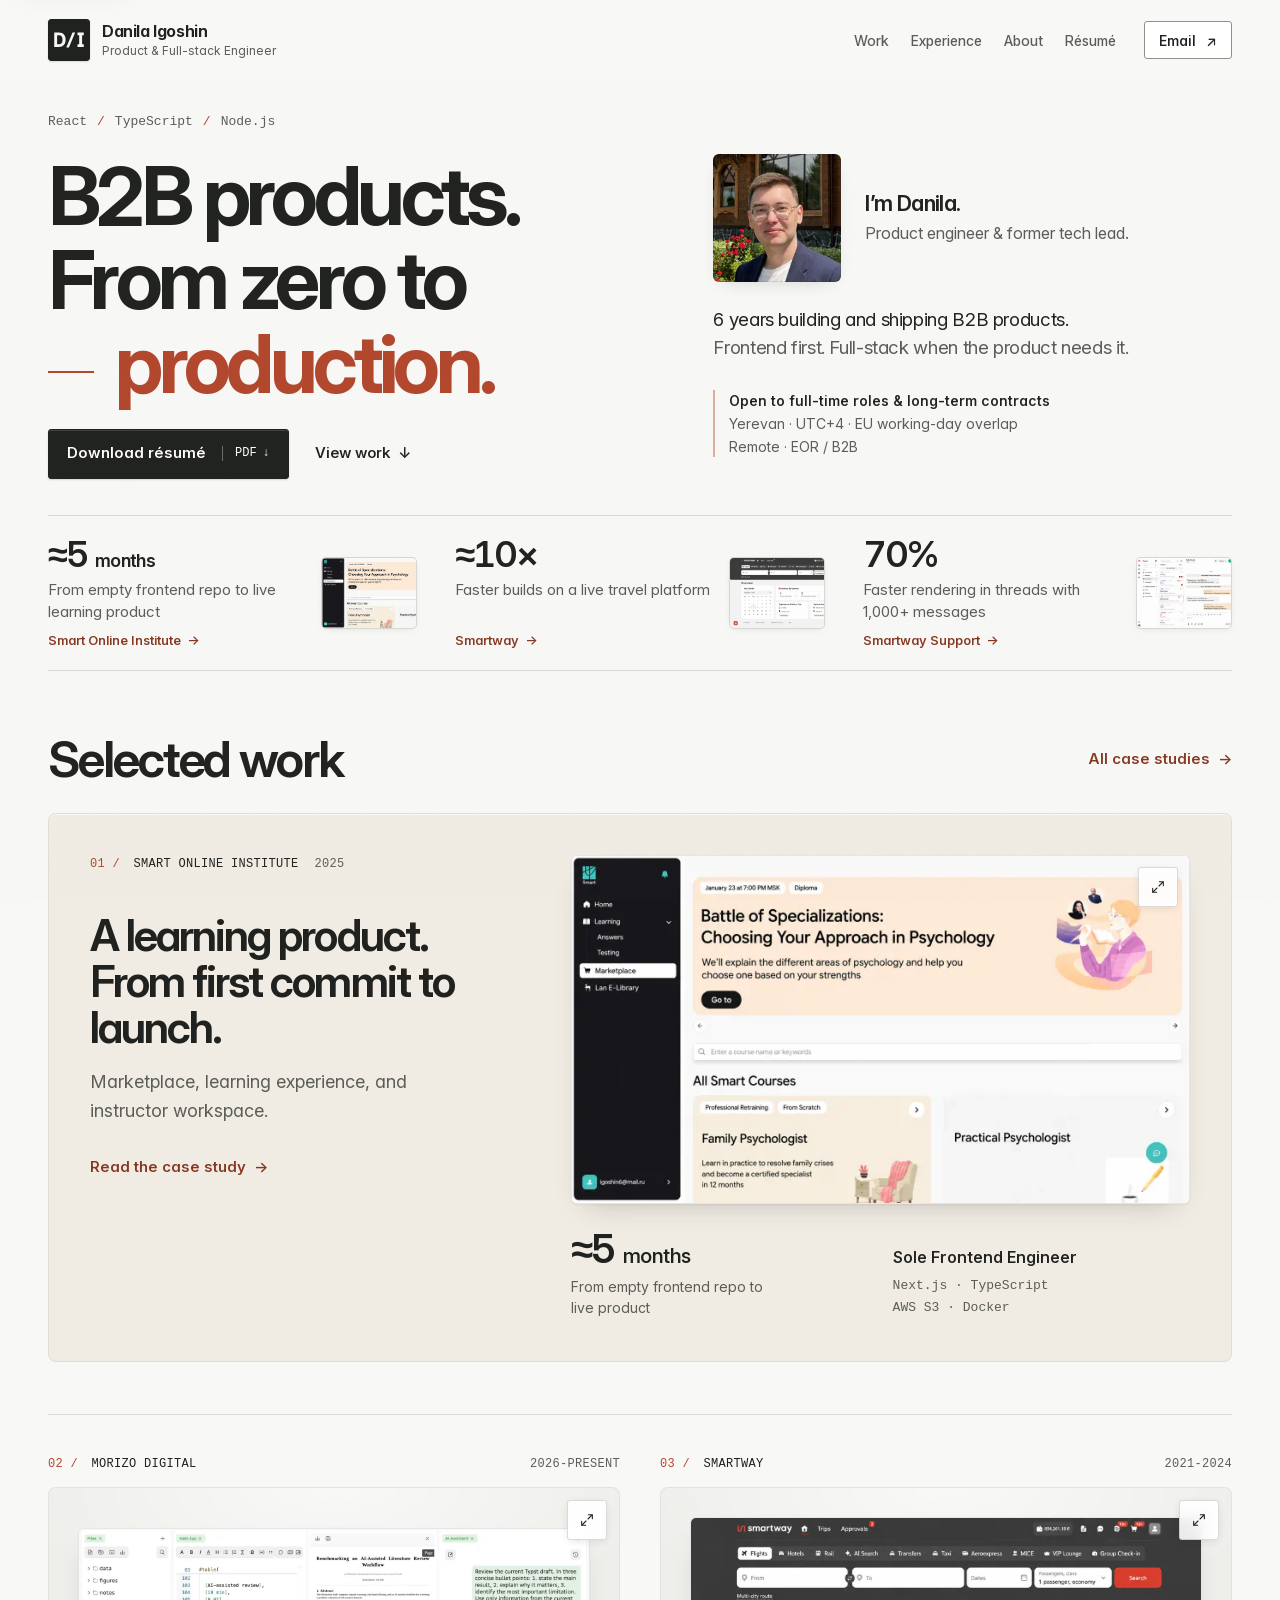
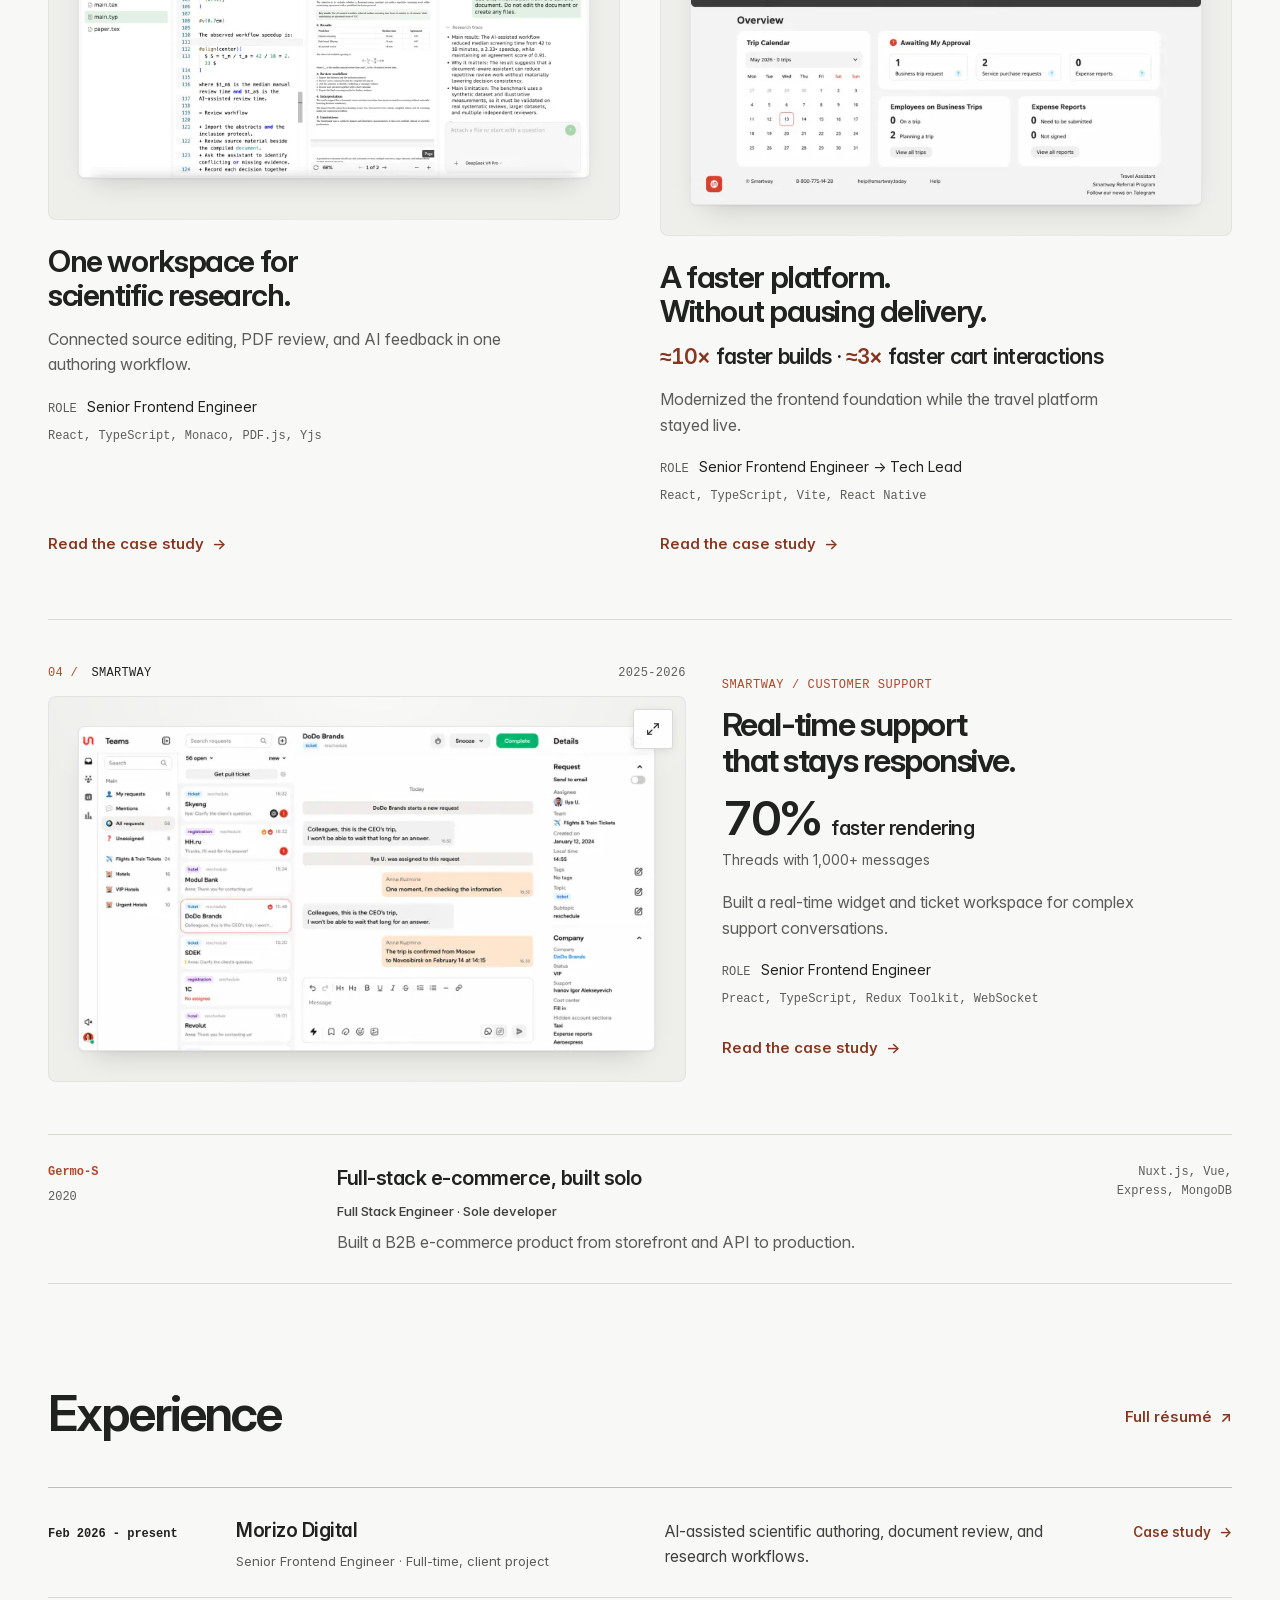
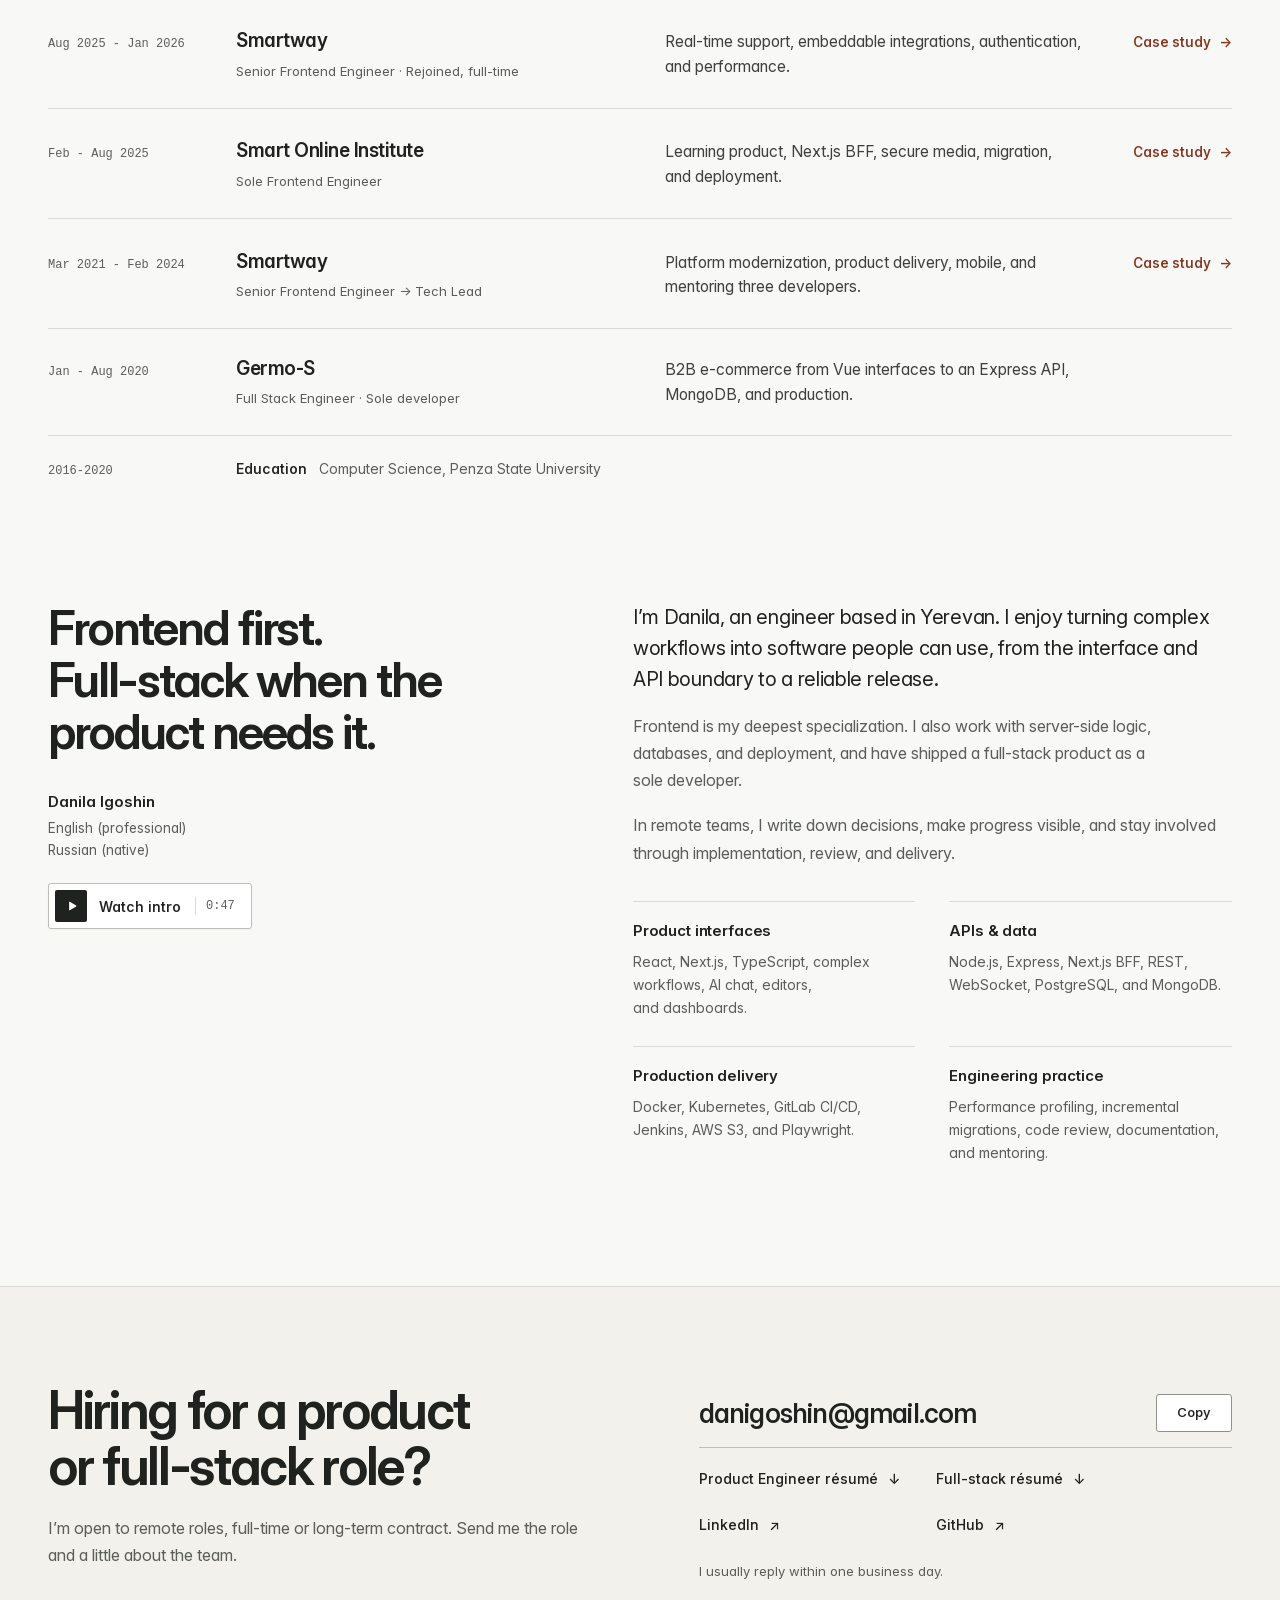
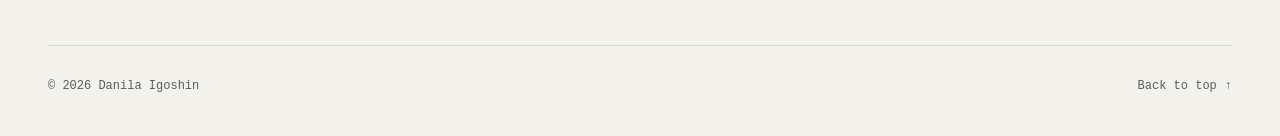
==== commit 9b07825b: "Elevate portfolio UI/UX, navigation, lightbox gallery, and case study polish" ====
--- a/index.html
+++ b/index.html
@@ -30,9 +30,9 @@
     <link rel="icon" href="public/favicon.svg?v=20261104-di-precision" type="image/svg+xml" />
     <link rel="apple-touch-icon" href="public/apple-touch-icon.png?v=20261104-di-precision" />
     <link rel="preload" href="public/fonts/InterVariable.woff2" as="font" type="font/woff2" crossorigin />
-    <link rel="stylesheet" href="styles.css?v=20261117-mobile-resume" />
-    <link rel="stylesheet" href="/home.css?v=20261117-case-links" />
-    <script src="script.js?v=20261117-case-links" defer data-enhancements></script>
+    <link rel="stylesheet" href="styles.css?v=20261119-ux3" />
+    <link rel="stylesheet" href="/home.css?v=20261119-ux" />
+    <script src="script.js?v=20261119-ux" defer data-enhancements></script>
     <script type="application/ld+json">
       {
         "@context": "https://schema.org",
@@ -156,26 +156,26 @@
 
         <ul class="hero-proof" aria-label="Selected product results">
           <li>
-            <a class="proof-link" href="/case/edtech/">
+            <a class="proof-link" href="/case/edtech/#shipped">
               <strong>≈5 <small>months</small></strong>
               <span class="proof-description">From empty frontend repo to live learning product</span>
-              <span class="proof-project">Smart Online Institute <span aria-hidden="true">→</span><span class="sr-only"> case study</span></span>
+              <span class="proof-project">Smart Online Institute <span aria-hidden="true">→</span><span class="sr-only">: what shipped in the first release</span></span>
               <img class="proof-preview" src="/public/optimized/v1/online-institute-720.webp" width="720" height="405" alt="" decoding="async" />
             </a>
           </li>
           <li>
-            <a class="proof-link" href="/case/smartway/">
+            <a class="proof-link" href="/case/smartway/#outcomes">
               <strong>≈10×</strong>
               <span class="proof-description">Faster builds on a live travel platform</span>
-              <span class="proof-project">Smartway <span aria-hidden="true">→</span><span class="sr-only"> case study</span></span>
+              <span class="proof-project">Smartway <span aria-hidden="true">→</span><span class="sr-only">: build and cart performance results</span></span>
               <img class="proof-preview" src="/public/optimized/v1/smartway-720.webp" width="720" height="405" alt="" decoding="async" />
             </a>
           </li>
           <li>
-            <a class="proof-link" href="/case/support/">
+            <a class="proof-link" href="/case/support/#result">
               <strong>70%</strong>
               <span class="proof-description">Faster rendering in threads with 1,000+ messages</span>
-              <span class="proof-project">Smartway Support <span aria-hidden="true">→</span><span class="sr-only"> case study</span></span>
+              <span class="proof-project">Smartway Support <span aria-hidden="true">→</span><span class="sr-only">: chat rendering results</span></span>
               <img class="proof-preview" src="/public/optimized/v1/chat-720.webp" width="720" height="405" alt="" decoding="async" />
             </a>
           </li>
@@ -210,7 +210,7 @@
                 <p>From empty frontend repo to live product</p>
               </div>
               <div class="project-scope">
-                <p class="project-scope-role">Solo Frontend Engineer</p>
+                <p class="project-scope-role">Sole Frontend Engineer</p>
                 <p class="project-stack"><span>Next.js · TypeScript</span><span>AWS S3 · Docker</span></p>
               </div>
             </div>
@@ -252,7 +252,7 @@
               </figure>
               <div class="project-body">
                 <h3 id="travel-title">A faster platform.<br />Without pausing delivery.</h3>
-                <p class="project-results">≈10× faster builds · ≈3× faster cart interactions</p>
+                <p class="project-results"><span class="result-accent">≈10×</span> faster builds · <span class="result-accent">≈3×</span> faster cart interactions</p>
                 <p class="project-summary">Modernized the frontend foundation while the travel platform stayed live.</p>
                 <dl class="project-facts">
                   <div><dt>Role</dt><dd>Senior Frontend Engineer → Tech Lead</dd></div>
@@ -316,7 +316,7 @@
             <li class="reveal"><p class="timeline-date">Mar 2021 - Feb 2024</p><div class="timeline-role"><h3>Smartway</h3><p>Senior Frontend Engineer → Tech Lead</p></div><p class="timeline-scope">Platform modernization, product delivery, mobile, and mentoring three developers.</p><a class="arrow-link timeline-link" href="/case/smartway/">Case study <span aria-hidden="true">→</span><span class="sr-only">: Smartway platform</span></a></li>
             <li class="reveal"><p class="timeline-date">Jan - Aug 2020</p><div class="timeline-role"><h3>Germo-S</h3><p>Full Stack Engineer · Sole developer</p></div><p class="timeline-scope">B2B e-commerce from Vue interfaces to an Express API, MongoDB, and production.</p></li>
           </ol>
-          <p class="timeline-education reveal"><span>2016-2020</span><span>Computer Science, Penza State University</span></p>
+          <p class="timeline-education reveal"><span>2016-2020</span><span><strong>Education</strong> Computer Science, Penza State University</span></p>
         </div>
       </section>
 
@@ -326,7 +326,13 @@
           <div class="about-profile">
             <p><strong>Danila Igoshin</strong><span>English (professional)</span><span>Russian (native)</span></p>
           </div>
-          <a class="intro-link" href="/public/video/intro-1080.mp4" data-intro-open><span class="play-chip" aria-hidden="true">▶</span>Watch the 47-second intro</a>
+          <a class="intro-link" href="/public/video/intro-1080.mp4" data-intro-open>
+            <span class="play-chip" aria-hidden="true">
+              <svg viewBox="0 0 16 16" fill="currentColor" focusable="false"><path d="M4.2 2.8a.6.6 0 0 1 .9-.52l8.4 5.2a.6.6 0 0 1 0 1.04l-8.4 5.2a.6.6 0 0 1-.9-.52V2.8Z" /></svg>
+            </span>
+            <span>Watch intro</span>
+            <span class="intro-duration">0:47</span>
+          </a>
         </div>
         <div class="about-body">
           <div class="about-text reveal">
@@ -334,23 +340,23 @@
             <p>Frontend is my deepest specialization. I also work with server-side logic, databases, and deployment, and have shipped a full-stack product as a sole developer.</p>
             <p>In remote teams, I write down decisions, make progress visible, and stay involved through implementation, review, and delivery.</p>
           </div>
-          <dl class="capability-list" aria-label="What I work with">
-            <div class="reveal"><dt>Product interfaces</dt><dd>React, Next.js, TypeScript, complex workflows, AI chat, editors, and dashboards.</dd></div>
-            <div class="reveal"><dt>APIs &amp; data</dt><dd>Node.js, Express, Next.js BFF, REST, WebSocket, PostgreSQL, and MongoDB.</dd></div>
-            <div class="reveal"><dt>Production delivery</dt><dd>Docker, Kubernetes, GitLab CI/CD, Jenkins, AWS S3, and Playwright.</dd></div>
-            <div class="reveal"><dt>Engineering practice</dt><dd>Performance profiling, incremental migrations, code review, documentation, and mentoring.</dd></div>
+          <dl class="capability-list reveal" aria-label="What I work with">
+            <div><dt>Product interfaces</dt><dd>React, Next.js, TypeScript, complex workflows, AI chat, editors, and dashboards.</dd></div>
+            <div><dt>APIs &amp; data</dt><dd>Node.js, Express, Next.js BFF, REST, WebSocket, PostgreSQL, and MongoDB.</dd></div>
+            <div><dt>Production delivery</dt><dd>Docker, Kubernetes, GitLab CI/CD, Jenkins, AWS S3, and Playwright.</dd></div>
+            <div><dt>Engineering practice</dt><dd>Performance profiling, incremental migrations, code review, documentation, and mentoring.</dd></div>
           </dl>
         </div>
       </section>
     </main>
 
     <div class="page-finale">
-      <section class="site-contact section-shell" id="contact" aria-labelledby="contact-title" data-section>
-        <div class="contact-intro reveal">
+      <section class="site-contact section-shell reveal" id="contact" aria-labelledby="contact-title" data-section>
+        <div class="contact-intro">
           <h2 id="contact-title">Hiring for a product or full-stack role?</h2>
           <p>I’m open to remote roles, full-time or long-term contract. Send me the role and a little about the team.</p>
         </div>
-        <div class="contact-action reveal">
+        <div class="contact-action">
           <div class="contact-email-row"><a href="mailto:danigoshin@gmail.com">danigoshin@gmail.com</a><button type="button" data-copy-email aria-label="Copy email address" aria-controls="copy-status">Copy</button></div>
           <nav class="contact-links" aria-label="Contact and résumé links">
             <a href="/Danila_Igoshin_Product_Engineer_CV.pdf" download><span class="contact-link-label">Product Engineer résumé<span class="sr-only"> (PDF)</span></span><span aria-hidden="true">↓</span></a>
--- a/styles.css
+++ b/styles.css
@@ -10,44 +10,72 @@
   --canvas: #f8f8f6;
   --surface: #ffffff;
   --surface-muted: #eeefeb;
+  --surface-warm: #f0ece4;
+  --surface-finale: #f2f1ec;
   --ink: #20221f;
+  --ink-body: #3e403b;
   --muted: #5b5e58;
   /* Four visible steps: internal divider, module border, structural emphasis,
-     and control boundary. The last one clears 3:1 on both canvas and white so
-     a button reads as a button without leaning on its label alone. */
+     and control boundary. The last clears 3:1 on both canvas and white so a
+     button reads as a control without leaning on its label alone. */
   --line-soft: #e4e5df;
   --line: #d8dad4;
   --line-strong: #bec0b8;
   --line-control: #8f918a;
   --accent: #b2472c;
   --accent-dark: #873720;
+  --accent-soft: rgba(178, 71, 44, 0.08);
+  --accent-wash: rgba(178, 71, 44, 0.045);
+  --accent-border: rgba(178, 71, 44, 0.42);
+  --ink-hover: rgba(32, 34, 31, 0.032);
+  --ink-ring: rgba(32, 34, 31, 0.08);
   --radius-control: 3px;
-  --shadow-pop: 0 24px 80px rgba(10, 13, 17, 0.42);
+  --radius-media: 6px;
+  --radius-frame: 8px;
   --ink-900: #12151a;
-  --line-inverse: rgba(255, 255, 255, 0.14);
-  --text-inverse: #e8ebee;
-  --muted-inverse: rgba(232, 235, 238, 0.6);
-  --focus-inverse: #9db4c8;
-  --shell: min(1420px, calc(100vw - 64px));
+  --shadow-pop: 0 24px 80px rgba(10, 13, 17, 0.48);
+  --shadow-float:
+    0 1px 2px rgba(32, 34, 31, 0.05),
+    0 12px 32px -12px rgba(32, 34, 31, 0.2),
+    inset 0 1px 0 rgba(255, 255, 255, 0.85);
+  --shadow-card:
+    0 1px 2px rgba(32, 34, 31, 0.05),
+    0 14px 28px -16px rgba(32, 34, 31, 0.26);
+  --shadow-card-hover:
+    0 2px 4px rgba(32, 34, 31, 0.06),
+    0 24px 44px -18px rgba(32, 34, 31, 0.32);
+  --shadow-primary-hover:
+    inset 0 1px 0 rgba(255, 255, 255, 0.16),
+    0 12px 24px -12px rgba(135, 55, 32, 0.48);
+  --shell: min(1240px, calc(100% - 96px));
+  --gap: 32px;
+  --panel-pad: clamp(24px, 3.2vw, 44px);
   --font-sans: "Inter Variable", Inter, -apple-system, BlinkMacSystemFont, "Segoe UI", Helvetica, Arial, sans-serif;
-  /* Mono is reserved for the brand mark, the image viewer's chrome and the
-     copy toast; fallbacks are ordered by how closely they match SF Mono. */
   --font-mono: ui-monospace, "SFMono-Regular", Menlo, "Cascadia Mono", "Segoe UI Mono",
     "Roboto Mono", Consolas, "Liberation Mono", monospace;
   --ease: cubic-bezier(0.22, 1, 0.36, 1);
-  /* Long settle for entrances; --ease stays the curve for hover feedback. */
   --ease-out: cubic-bezier(0.16, 1, 0.3, 1);
-  /* Shadows carry the ink hue and stay under 0.2 alpha: lift, not drop. */
-  --shadow-soft: 0 1px 2px rgba(21, 24, 29, 0.04), 0 14px 36px -20px rgba(21, 24, 29, 0.2);
-}
-
-* {
+  --ease-spring: cubic-bezier(0.32, 0.72, 0, 1);
+  --nav-drawer-width: 100vw;
+  /* Systemic z-index scale */
+  --z-grain: 90;
+  --z-header: 100;
+  --z-toast: 115;
+  --z-progress: 120;
+  --z-drawer: 200;
+  --z-skip: 1000;
+}
+
+*,
+*::before,
+*::after {
   box-sizing: border-box;
 }
 
 html {
   scroll-behavior: smooth;
-  scroll-padding-top: 86px;
+  scroll-padding-top: 104px;
+  background: var(--canvas);
 }
 
 body {
@@ -57,15 +85,38 @@
   font-family: var(--font-sans);
   font-size: 16px;
   line-height: 1.5;
+  font-optical-sizing: auto;
   -webkit-font-smoothing: antialiased;
   text-rendering: optimizeLegibility;
   font-feature-settings: "cv11";
 }
 
+/* Tactile editorial paper grain: fixed, non-interactive, zero scroll repaint. */
+body::before {
+  position: fixed;
+  inset: 0;
+  z-index: var(--z-grain);
+  pointer-events: none;
+  opacity: 0.024;
+  background-image: url("data:image/svg+xml,%3Csvg xmlns='http://www.w3.org/2000/svg' width='160' height='160'%3E%3Cfilter id='n'%3E%3CfeTurbulence type='fractalNoise' baseFrequency='0.82' numOctaves='3' stitchTiles='stitch'/%3E%3C/filter%3E%3Crect width='100%25' height='100%25' filter='url(%23n)'/%3E%3C/svg%3E");
+  content: "";
+}
+
+.portfolio-page,
+.case-page {
+  background: var(--canvas);
+}
+
 h1,
 h2,
 h3 {
+  margin-top: 0;
+  font-weight: 630;
   text-wrap: balance;
+}
+
+p {
+  margin-top: 0;
 }
 
 p,
@@ -79,9 +130,11 @@
   overflow: hidden;
 }
 
-/* Clip the page without creating a second scroll container: sticky header
-   controls must stay on screen while the viewport-sized drawer is open. */
-body.menu-open { overflow: clip; }
+/* Clip the page without creating a second scroll container so sticky header
+   controls remain visible while the full-screen mobile drawer is open. */
+body.menu-open {
+  overflow: clip;
+}
 
 ::selection {
   background: #eddbd2;
@@ -109,15 +162,13 @@
   max-width: 100%;
 }
 
-h1,
-h2,
-h3,
-p {
-  margin-top: 0;
-}
-
 [hidden] {
   display: none !important;
+}
+
+:focus-visible {
+  outline: 2px solid var(--accent-dark);
+  outline-offset: 3px;
 }
 
 .sr-only {
@@ -134,16 +185,19 @@
 
 .skip-link {
   position: fixed;
-  top: 8px;
-  left: 8px;
-  z-index: 1000;
+  top: 10px;
+  left: 10px;
+  z-index: var(--z-skip);
   padding: 10px 14px;
-  transform: translateY(-150%);
+  transform: translateY(-160%);
   border: 1px solid var(--ink);
+  border-radius: var(--radius-control);
   background: var(--surface);
-  font-size: 12px;
-  font-weight: 700;
-  transition: transform 180ms ease;
+  color: var(--ink);
+  font-size: 13px;
+  font-weight: 650;
+  box-shadow: var(--shadow-card);
+  transition: transform 180ms var(--ease);
 }
 
 .skip-link:focus {
@@ -155,10 +209,16 @@
   margin-inline: auto;
 }
 
+[data-section],
+[id] {
+  scroll-margin-top: 104px;
+}
+
+/* Reading progress bar: pure CSS scroll-driven animation, zero scroll listeners. */
 .scroll-progress {
   position: fixed;
   inset: 0 0 auto;
-  z-index: 120;
+  z-index: var(--z-progress);
   height: 2px;
   pointer-events: none;
 }
@@ -172,10 +232,10 @@
   background: var(--accent);
 }
 
-/* Driven by the document's own scroll timeline, so no script listens to
-   scrolling. Browsers without scroll-driven animations simply omit the bar. */
 @supports not (animation-timeline: scroll()) {
-  .scroll-progress { display: none; }
+  .scroll-progress {
+    display: none;
+  }
 }
 
 @supports (animation-timeline: scroll()) {
@@ -187,10 +247,12 @@
 }
 
 @keyframes scroll-progress {
-  to { transform: scaleX(1); }
-}
-
-/* Header state is read from this marker leaving the viewport. */
+  to {
+    transform: scaleX(1);
+  }
+}
+
+/* Intersection sentinels for header state and bottom-of-page scrollspy. */
 .scroll-sentinel {
   position: absolute;
   top: 0;
@@ -201,14 +263,17 @@
   pointer-events: none;
 }
 
-/* Last thing in the document flow: visible only once the page has ended. */
 .scroll-sentinel-end {
   height: 1px;
   margin-top: -1px;
   pointer-events: none;
 }
 
-/* Header */
+/* ==========================================================================
+   Header — starts full width without a bottom divider, then morphs into a
+   centered floating panel (8px corners, thin border, soft shadow) while
+   preserving its exact layout footprint.
+   ========================================================================== */
 
 .site-header {
   --header-content-width: min(1240px, calc(100vw - 96px));
@@ -227,15 +292,12 @@
   --header-role-opacity: 1;
   position: sticky;
   top: 0;
-  z-index: 100;
-  background: rgba(248, 248, 246, 0.88);
-  transition: background-color 180ms ease;
-  -webkit-backdrop-filter: blur(16px);
-  backdrop-filter: blur(16px);
-}
-
-/* The original header keeps its layout footprint while its controls move
-   into the floating surface. The fixed mobile drawer stays viewport-sized. */
+  z-index: var(--z-header);
+  background: rgba(248, 248, 246, 0.96);
+  transition: background-color 220ms var(--ease);
+}
+
+/* Floating panel surface (8px corners, crisp edge highlight, frosted canvas). */
 .site-header::before {
   box-sizing: border-box;
   position: absolute;
@@ -244,15 +306,44 @@
   z-index: -1;
   width: var(--header-float-width);
   height: var(--header-float-height);
-  transform: translate(-50%, -6px) scale(0.98);
-  border: 1px solid var(--line);
+  transform: translate(-50%, -6px) scale(0.985);
+  border: 1px solid rgba(32, 34, 31, 0.11);
   border-radius: 8px;
-  background: var(--canvas);
-  box-shadow: 0 2px 6px rgba(32, 34, 31, 0.04), 0 12px 28px -12px rgba(32, 34, 31, 0.2);
+  background: rgba(248, 248, 246, 0.92);
+  -webkit-backdrop-filter: blur(18px) saturate(1.15);
+  backdrop-filter: blur(18px) saturate(1.15);
+  box-shadow: var(--shadow-float);
   opacity: 0;
   pointer-events: none;
   content: "";
-  transition: opacity 240ms var(--ease), transform 240ms var(--ease);
+  transition: opacity 240ms var(--ease), transform 280ms var(--ease-spring);
+}
+
+/* Soft top-edge veil behind the floating panel so scrolled text never peeks
+   as harsh chopped slivers in the 14px/8px gap above the panel. */
+.site-header::after {
+  position: absolute;
+  inset: 0 0 auto;
+  z-index: -2;
+  height: 28px;
+  background: linear-gradient(
+    to bottom,
+    rgba(248, 248, 246, 0.96) 0%,
+    rgba(248, 248, 246, 0.62) 55%,
+    rgba(248, 248, 246, 0) 100%
+  );
+  opacity: 0;
+  pointer-events: none;
+  content: "";
+  transition: opacity 240ms var(--ease);
+}
+
+@media (prefers-reduced-transparency: reduce) {
+  .site-header::before {
+    background: var(--canvas);
+    -webkit-backdrop-filter: none;
+    backdrop-filter: none;
+  }
 }
 
 .nav-shell {
@@ -261,7 +352,7 @@
   gap: 24px;
   align-items: center;
   width: var(--shell);
-  min-height: 70px;
+  min-height: 80px;
   margin-inline: auto;
 }
 
@@ -271,42 +362,65 @@
   align-items: center;
   width: max-content;
   transform: translate(var(--header-side-shift), var(--header-y-shift));
-  transition: transform 240ms var(--ease);
+  transition: transform 280ms var(--ease-spring);
 }
 
 .brand-mark {
   --brand-hover-y: 0px;
   display: block;
-  width: 36px;
-  height: 36px;
+  width: 42px;
+  height: 42px;
   flex: none;
+  border-radius: var(--radius-control);
+  box-shadow: 0 1px 2px rgba(32, 34, 31, 0.14);
   transform: translateY(var(--brand-hover-y)) scale(var(--header-logo-scale));
   transform-origin: left center;
-  transition: transform 180ms var(--ease);
+  transition: transform 220ms var(--ease-spring), box-shadow 220ms var(--ease);
 }
 
 .brand:hover .brand-mark,
 .brand:focus-visible .brand-mark {
   --brand-hover-y: -1px;
+  box-shadow: 0 4px 10px -4px rgba(32, 34, 31, 0.28);
 }
 
 .brand-copy {
-  font-size: 12px;
-  font-weight: 700;
-  letter-spacing: -0.01em;
+  display: grid;
+  gap: 3px;
+  font-size: 16px;
+  font-weight: 650;
+  letter-spacing: -0.025em;
+  line-height: 1.2;
   transform: translateX(var(--header-copy-shift));
-  transition: transform 240ms var(--ease);
+  transition: transform 280ms var(--ease-spring);
 }
 
 .brand-name {
   font-size: var(--header-name-size);
   transform: translateY(var(--header-name-shift));
-  transition: transform 240ms var(--ease);
+  transition: transform 280ms var(--ease-spring), color 160ms var(--ease);
+}
+
+.brand:hover .brand-name {
+  color: var(--accent-dark);
+}
+
+.brand-role {
+  color: var(--muted);
+  font-size: 12px;
+  font-weight: 400;
+  letter-spacing: 0;
+  opacity: var(--header-role-opacity);
+  transition: opacity 160ms var(--ease);
+}
+
+.header-resume {
+  display: none;
 }
 
 .site-nav {
   display: flex;
-  gap: 4px;
+  gap: 22px;
   align-items: center;
 }
 
@@ -320,41 +434,36 @@
 
 .site-nav a {
   position: relative;
-  padding: 8px 11px;
+  padding: 8px 0;
   color: var(--muted);
-  font-size: 12px;
-  font-weight: 600;
-  transition: color 160ms ease, background-color 160ms ease;
-}
-
-/* Accent marks the reachable state, ink marks the current one, so hover and
-   "you are here" stay distinguishable. */
+  font-size: 14px;
+  font-weight: 480;
+  white-space: nowrap;
+  transition: color 160ms var(--ease);
+}
+
+/* Terracotta marks active/reachable navigation cleanly. */
 .site-nav a::after {
   position: absolute;
-  right: 11px;
+  right: 0;
   bottom: 4px;
-  left: 11px;
-  height: 2px;
+  left: 0;
+  height: 1.5px;
   transform: scaleX(0);
   transform-origin: left;
   background: var(--accent);
   content: "";
-  transition: transform 200ms var(--ease);
+  transition: transform 160ms var(--ease);
 }
 
 .site-nav a:hover,
 .site-nav a:focus-visible {
-  background: transparent;
-  color: var(--accent-dark);
+  color: var(--ink);
 }
 
 .site-nav a.is-active {
-  background: transparent;
   color: var(--ink);
-}
-
-.site-nav a.is-active::after {
-  background: var(--ink);
+  font-weight: 560;
 }
 
 .site-nav a:hover::after,
@@ -363,82 +472,485 @@
   transform: scaleX(1);
 }
 
-.nav-actions {
-  display: flex;
-  gap: 18px;
-  align-items: center;
-  justify-content: flex-end;
-}
-
 .nav-email {
   display: inline-flex;
-  gap: 18px;
+  gap: 12px;
   align-items: center;
-  min-height: 38px;
-  padding: 0 13px;
+  min-height: 40px;
+  padding: 0 15px;
   border: 1px solid var(--line-control);
   border-radius: var(--radius-control);
   background: var(--surface);
-  font-size: 11px;
-  font-weight: 700;
-  transition: border-color 160ms ease, background-color 160ms ease;
+  color: var(--ink);
+  font-size: 14px;
+  font-weight: 560;
+  transition:
+    border-color 180ms var(--ease),
+    background-color 180ms var(--ease),
+    color 180ms var(--ease),
+    box-shadow 180ms var(--ease),
+    transform 160ms var(--ease);
 }
 
 .nav-email:hover,
 .nav-email:focus-visible {
   border-color: var(--accent);
-  background: var(--surface-muted);
+  background: var(--accent-wash);
+  color: var(--accent-dark);
+}
+
+.nav-email:active {
+  transform: translateY(1px) scale(0.985);
 }
 
 .menu-toggle {
   display: none;
-  width: 42px;
-  height: 42px;
+  width: 44px;
+  height: 44px;
   padding: 0;
-  border: 1px solid var(--line-control);
-  background: var(--surface);
+  border: 1px solid transparent;
+  border-radius: var(--radius-control);
+  background: transparent;
   cursor: pointer;
 }
 
 .menu-toggle span {
   display: block;
-  width: 20px;
-  height: 1px;
-  margin: 6px auto;
+  width: 18px;
+  height: 1.5px;
+  margin: 0 auto;
   background: var(--ink);
-  transition: transform 180ms ease;
-}
-
-/* Base for every screenshot link that opens the image viewer; the matte and
-   hover lift come from .media-frame in the site-system layer below. */
+  transition: transform 220ms var(--ease-spring), background-color 160ms var(--ease);
+}
+
+/* Scrolled floating panel state */
+body:not(.menu-open) .site-header.is-scrolled {
+  --header-side-shift: calc((var(--header-content-width) - var(--header-float-width)) / 2 + var(--header-float-pad));
+  --header-y-shift: calc(var(--header-float-top) + (var(--header-float-height) - var(--header-base-height)) / 2);
+  --header-logo-scale: 0.8095238;
+  --header-copy-shift: -8px;
+  --header-name-shift: 8.7px;
+  --header-name-size: 15px;
+  --header-role-opacity: 0;
+  background: transparent;
+  pointer-events: none;
+}
+
+body:not(.menu-open) .site-header.is-scrolled::before {
+  transform: translateX(-50%) scale(1);
+  opacity: 1;
+  pointer-events: auto;
+}
+
+body:not(.menu-open) .site-header.is-scrolled::after {
+  opacity: 1;
+}
+
+body:not(.menu-open) .site-header.is-scrolled .brand,
+body:not(.menu-open) .site-header.is-scrolled .menu-toggle {
+  pointer-events: auto;
+}
+
+@media (min-width: 901px) {
+  .site-nav {
+    grid-column: 2;
+    grid-row: 1;
+    justify-self: end;
+    transform: translate(calc(-1 * var(--header-side-shift)), var(--header-y-shift));
+    transition: transform 280ms var(--ease-spring);
+  }
+
+  .site-nav .nav-email {
+    display: inline-flex;
+    gap: 10px;
+    align-items: center;
+    min-height: 38px;
+    margin-left: 6px;
+    padding: 6px 14px;
+    border: 1px solid var(--line-control);
+    border-radius: var(--radius-control);
+    background: var(--surface);
+    color: var(--ink);
+    font-weight: 540;
+  }
+
+  .site-nav .nav-email::after {
+    display: none;
+  }
+
+  .site-nav .nav-email:hover,
+  .site-nav .nav-email:focus-visible {
+    border-color: var(--accent);
+    background: var(--accent-wash);
+    color: var(--accent-dark);
+  }
+
+  body:not(.menu-open) .site-header.is-scrolled .site-nav {
+    pointer-events: auto;
+  }
+
+  body:not(.menu-open) .site-header.is-scrolled .site-nav .nav-email {
+    background: rgba(255, 255, 255, 0.72);
+  }
+
+  body:not(.menu-open) .site-header.is-scrolled .site-nav .nav-email:hover,
+  body:not(.menu-open) .site-header.is-scrolled .site-nav .nav-email:focus-visible {
+    background: var(--accent-wash);
+  }
+}
+
+/* ==========================================================================
+   Shared Interactive Primitives (Buttons, Links, Arrows)
+   ========================================================================== */
+
+.button {
+  display: inline-flex;
+  gap: 16px;
+  align-items: center;
+  justify-content: center;
+  min-height: 50px;
+  padding: 0 22px;
+  border: 1px solid var(--line-control);
+  border-radius: var(--radius-control);
+  background: var(--surface);
+  color: var(--ink);
+  font-size: 15px;
+  font-weight: 580;
+  white-space: nowrap;
+  transition:
+    background-color 200ms var(--ease),
+    border-color 200ms var(--ease),
+    color 200ms var(--ease),
+    box-shadow 220ms var(--ease),
+    transform 180ms var(--ease);
+}
+
+.button:hover,
+.button:focus-visible {
+  border-color: var(--ink);
+  box-shadow: 0 8px 20px -12px rgba(32, 34, 31, 0.24);
+  transform: translateY(-1px);
+}
+
+.button:active {
+  transform: translateY(0) scale(0.985);
+}
+
+.button-primary {
+  border-color: var(--ink);
+  background: var(--ink);
+  color: var(--surface);
+  box-shadow:
+    inset 0 1px 0 rgba(255, 255, 255, 0.14),
+    0 1px 2px rgba(32, 34, 31, 0.16);
+}
+
+.button-primary:hover,
+.button-primary:focus-visible {
+  border-color: var(--accent-dark);
+  background: var(--accent-dark);
+  box-shadow: var(--shadow-primary-hover);
+  transform: translateY(-1px);
+}
+
+.button-primary:active {
+  transform: translateY(0) scale(0.985);
+  box-shadow: inset 0 1px 0 rgba(255, 255, 255, 0.12);
+}
+
+.button-row {
+  display: flex;
+  flex-wrap: wrap;
+  gap: 12px;
+  margin-top: 32px;
+}
+
+.text-link,
+.arrow-link {
+  display: inline-flex;
+  gap: 8px;
+  align-items: center;
+  min-height: 44px;
+  color: var(--accent-dark);
+  font-size: 15px;
+  font-weight: 580;
+  text-decoration: underline;
+  text-decoration-color: transparent;
+  text-decoration-thickness: 1px;
+  text-underline-offset: 4px;
+  transition:
+    color 180ms var(--ease),
+    text-decoration-color 200ms var(--ease),
+    transform 160ms var(--ease);
+}
+
+.text-link:hover,
+.text-link:focus-visible,
+.arrow-link:hover,
+.arrow-link:focus-visible {
+  color: var(--accent);
+  text-decoration-color: currentColor;
+}
+
+.text-link:active,
+.arrow-link:active {
+  transform: translateY(1px);
+}
+
+/* Directional arrow micro-motion */
+.nav-email span[aria-hidden],
+.contact-links a span[aria-hidden],
+.mobile-nav-utilities a span[aria-hidden],
+.footer a span[aria-hidden],
+.text-link span[aria-hidden],
+.arrow-link span[aria-hidden],
+.button span[aria-hidden] {
+  display: inline-block;
+  transition: transform 200ms var(--ease);
+}
+
+.button span[aria-hidden] {
+  display: inline-flex;
+  align-items: center;
+  flex: none;
+}
+
+.nav-email:hover span[aria-hidden],
+.contact-links a:hover span[aria-hidden],
+.mobile-nav-utilities a:hover span[aria-hidden],
+.text-link:hover span[aria-hidden] {
+  transform: translate(2px, -2px);
+}
+
+.arrow-link:hover span[aria-hidden],
+.button:hover span[aria-hidden] {
+  transform: translateX(3px);
+}
+
+.button-primary.resume-download:hover span[aria-hidden],
+.contact-links a[download]:hover span[aria-hidden] {
+  transform: translateY(2px);
+}
+
+.footer a:hover span[aria-hidden] {
+  transform: translateY(-2px);
+}
+
+/* ==========================================================================
+   Shared Editorial Text & Data Primitives
+   ========================================================================== */
+
+.section-head {
+  display: grid;
+  grid-template-columns: minmax(0, 1fr) auto;
+  gap: 14px 32px;
+  align-items: end;
+  margin-bottom: clamp(30px, 3.8vw, 48px);
+}
+
+.section-head h2 {
+  margin: 0;
+  font-size: clamp(2rem, 1.5rem + 2vw, 3.25rem);
+  line-height: 1.06;
+  letter-spacing: -0.042em;
+}
+
+.section-head p {
+  grid-column: 1 / -1;
+  max-width: 52ch;
+  margin: 0;
+  color: var(--muted);
+  font-size: 17px;
+  line-height: 1.55;
+}
+
+.meta-line {
+  display: flex;
+  flex-wrap: wrap;
+  gap: 4px 12px;
+  align-items: baseline;
+  justify-content: space-between;
+  width: 100%;
+  margin-bottom: 18px;
+  font-size: 14px;
+}
+
+.meta-line span:first-child {
+  color: var(--accent);
+  font-weight: 600;
+}
+
+.meta-line span:last-child {
+  color: var(--muted);
+  font-variant-numeric: tabular-nums;
+}
+
+.fact-list {
+  margin: 0;
+}
+
+.fact-list > div {
+  display: grid;
+  grid-template-columns: 92px minmax(0, 1fr);
+  gap: 16px;
+  padding-block: 11px;
+  border-bottom: 1px solid var(--line-soft);
+}
+
+.fact-list > div:last-child {
+  border-bottom: 0;
+}
+
+.fact-list dt {
+  color: var(--muted);
+  font-size: 13px;
+  line-height: 1.5;
+}
+
+.fact-list dd {
+  margin: 0;
+  font-size: 14px;
+  line-height: 1.5;
+}
+
+.stat {
+  display: flex;
+  flex-direction: column;
+  gap: 8px;
+  min-width: 0;
+  padding: 26px 28px 24px;
+}
+
+.stat strong {
+  font-size: clamp(2.25rem, 1.6rem + 1.4vw, 2.875rem);
+  font-weight: 560;
+  line-height: 1;
+  letter-spacing: -0.045em;
+  font-variant-numeric: tabular-nums;
+}
+
+.stat strong small {
+  font-size: 0.44em;
+  font-weight: 580;
+  letter-spacing: -0.015em;
+}
+
+.stat p {
+  max-width: 26ch;
+  margin: 0;
+  color: var(--ink);
+  font-size: 15px;
+  line-height: 1.45;
+}
+
+.stat .stat-source {
+  margin-top: auto;
+  padding-top: 6px;
+  color: var(--muted);
+  font-size: 13px;
+}
+
+/* ==========================================================================
+   Screenshot Frames & Zoom Controls
+   ========================================================================== */
+
+.media-frame {
+  display: grid;
+  min-width: 0;
+  margin: 0;
+  padding: clamp(22px, 2.8vw, 38px);
+  place-items: center;
+  border: 1px solid rgba(32, 34, 31, 0.06);
+  border-radius: var(--radius-frame);
+  background:
+    radial-gradient(ellipse 80% 55% at 50% 0%, rgba(255, 255, 255, 0.6), transparent 72%),
+    var(--surface-muted);
+}
+
 .project-media-link {
   position: relative;
   display: block;
-  aspect-ratio: 16 / 9;
-  overflow: hidden;
-  border: 1px solid var(--line-strong);
-  background: var(--surface-muted);
+  width: 100%;
+  overflow: visible;
+  border: 0;
+  background: transparent;
   cursor: zoom-in;
 }
 
-.project-media-link:focus-visible {
-  outline-offset: 3px;
-}
-
-@media (hover: hover) {
-  .project-media-link:hover img {
-    transform: scale(1.02);
-  }
-}
-
-/* Project image viewer */
+.media-frame img {
+  width: 100%;
+  height: auto;
+  border: 1px solid rgba(32, 34, 31, 0.11);
+  border-radius: var(--radius-media);
+  background: var(--surface);
+  box-shadow: var(--shadow-card);
+  transition: transform 360ms var(--ease-spring), box-shadow 360ms var(--ease-spring);
+}
+
+.media-zoom {
+  position: absolute;
+  top: 12px;
+  right: 12px;
+  display: grid;
+  width: 40px;
+  height: 40px;
+  place-items: center;
+  border: 1px solid rgba(32, 34, 31, 0.16);
+  border-radius: var(--radius-control);
+  background: rgba(255, 255, 255, 0.9);
+  -webkit-backdrop-filter: blur(8px);
+  backdrop-filter: blur(8px);
+  color: var(--ink);
+  box-shadow: 0 2px 10px -2px rgba(32, 34, 31, 0.14);
+  cursor: zoom-in;
+  transition:
+    background-color 180ms var(--ease),
+    border-color 180ms var(--ease),
+    color 180ms var(--ease),
+    transform 180ms var(--ease),
+    box-shadow 180ms var(--ease);
+}
+
+.media-zoom svg {
+  width: 16px;
+  height: 16px;
+  transition: transform 200ms var(--ease);
+}
+
+.media-zoom:is(:hover, :focus-visible),
+.project-media-link:is(:hover, :focus-visible) .media-zoom {
+  border-color: var(--ink);
+  background: var(--ink);
+  color: var(--surface);
+  box-shadow: 0 6px 16px -4px rgba(32, 34, 31, 0.34);
+}
+
+.media-zoom:hover svg,
+.project-media-link:hover .media-zoom svg {
+  transform: scale(1.08);
+}
+
+.media-zoom:active {
+  transform: scale(0.95);
+}
+
+@media (hover: hover) and (prefers-reduced-motion: no-preference) {
+  .media-frame .project-media-link:hover img {
+    transform: translateY(-3px) scale(1.004);
+    box-shadow: var(--shadow-card-hover);
+  }
+}
+
+/* ==========================================================================
+   Project Image & Intro Video Lightbox
+   ========================================================================== */
 
 .project-lightbox {
   width: 100%;
   max-width: none;
   height: 100%;
   max-height: none;
-  padding: clamp(16px, 4vw, 56px);
+  padding: clamp(16px, 2.5vw, 28px) clamp(16px, 4vw, 56px);
   border: 0;
   background: transparent;
   color: #ffffff;
@@ -452,79 +964,178 @@
 }
 
 .project-lightbox::backdrop {
-  background: rgba(10, 13, 17, 0.9);
-  -webkit-backdrop-filter: blur(10px);
-  backdrop-filter: blur(10px);
+  background: rgba(14, 16, 18, 0.9);
+  -webkit-backdrop-filter: blur(12px);
+  backdrop-filter: blur(12px);
+}
+
+.project-lightbox[open]::backdrop {
+  animation: lightbox-backdrop-in 220ms var(--ease) both;
 }
 
 .project-lightbox-shell {
   display: grid;
-  width: min(100%, 1680px);
+  grid-template-rows: auto minmax(0, 1fr);
+  gap: 14px;
+  width: min(100%, 1520px);
   min-height: 0;
-  place-items: center;
+  align-items: center;
+  justify-items: center;
+}
+
+.project-lightbox[open] figure,
+.project-lightbox[open] video {
+  animation: lightbox-shell-in 240ms var(--ease-out) both;
+}
+
+@keyframes lightbox-backdrop-in {
+  from {
+    opacity: 0;
+  }
+}
+
+@keyframes lightbox-shell-in {
+  from {
+    opacity: 0;
+    transform: scale(0.98) translateY(6px);
+  }
+}
+
+.project-lightbox-bar {
+  display: flex;
+  width: 100%;
+  align-items: center;
+  justify-content: flex-end;
+  gap: 8px;
+}
+
+.project-lightbox-nav {
+  display: inline-flex;
+  align-items: center;
+  gap: 6px;
+  margin-right: auto;
+}
+
+.project-lightbox-counter {
+  padding: 0 10px;
+  color: rgba(255, 255, 255, 0.72);
+  font-family: var(--font-mono);
+  font-size: 12px;
+  font-variant-numeric: tabular-nums;
+}
+
+.project-lightbox-btn,
+.project-lightbox-close {
+  display: inline-flex;
+  gap: 10px;
+  align-items: center;
+  justify-content: center;
+  min-width: 38px;
+  min-height: 38px;
+  padding: 0 13px;
+  border: 1px solid rgba(255, 255, 255, 0.24);
+  border-radius: var(--radius-control);
+  background: rgba(20, 23, 27, 0.86);
+  color: #ffffff;
+  cursor: pointer;
+  font-family: var(--font-mono);
+  font-size: 12px;
+  font-weight: 600;
+  letter-spacing: 0.04em;
+  text-transform: uppercase;
+  -webkit-backdrop-filter: blur(12px);
+  backdrop-filter: blur(12px);
+  transition:
+    border-color 160ms var(--ease),
+    background-color 160ms var(--ease),
+    transform 160ms var(--ease);
+}
+
+.project-lightbox-btn {
+  padding: 0 12px;
+}
+
+.project-lightbox-close {
+  justify-self: end;
+}
+
+.project-lightbox-btn:hover,
+.project-lightbox-btn:focus-visible,
+.project-lightbox-close:hover,
+.project-lightbox-close:focus-visible {
+  border-color: rgba(255, 255, 255, 0.72);
+  background: rgba(36, 40, 46, 0.96);
+}
+
+.project-lightbox-btn:active,
+.project-lightbox-close:active {
+  transform: scale(0.96);
+}
+
+.project-lightbox :focus-visible {
+  outline-color: #ffffff;
 }
 
 .project-lightbox figure {
   display: grid;
   width: 100%;
-  max-height: calc(100dvh - clamp(72px, 9vw, 120px));
+  max-height: calc(100dvh - 108px);
   grid-template-rows: minmax(0, 1fr) auto;
-  gap: 12px;
+  gap: 14px;
   margin: 0;
 }
 
 .project-lightbox img {
   width: auto;
   max-width: 100%;
-  max-height: calc(100dvh - clamp(110px, 12vw, 156px));
+  max-height: calc(100dvh - 152px);
   margin: auto;
   object-fit: contain;
+  border: 1px solid rgba(255, 255, 255, 0.14);
+  border-radius: var(--radius-media);
   box-shadow: var(--shadow-pop);
+  transition: opacity 180ms var(--ease);
+}
+
+.project-lightbox img.is-switching {
+  opacity: 0.5;
 }
 
 .project-lightbox figcaption {
   max-width: min(100%, 1100px);
   margin-inline: auto;
-  color: rgba(255, 255, 255, 0.74);
-  font-family: var(--font-mono);
-  font-size: 11px;
-  letter-spacing: 0.05em;
+  color: rgba(255, 255, 255, 0.78);
+  font-family: var(--font-sans);
+  font-size: 13px;
+  line-height: 1.45;
   text-align: center;
-  text-transform: uppercase;
-}
-
-.project-lightbox-close {
-  position: fixed;
-  top: 16px;
-  right: 16px;
-  z-index: 1;
-  display: inline-flex;
-  gap: 14px;
-  align-items: center;
-  min-height: 42px;
-  padding: 0 13px;
-  border: 1px solid rgba(255, 255, 255, 0.32);
-  background: rgba(19, 23, 29, 0.82);
-  color: #ffffff;
-  cursor: pointer;
-  font-family: var(--font-mono);
-  font-size: 11px;
-  font-weight: 700;
-  letter-spacing: 0.05em;
-  text-transform: uppercase;
-  -webkit-backdrop-filter: blur(10px);
-  backdrop-filter: blur(10px);
-  transition: border-color 160ms ease, background-color 160ms ease;
-}
-
-.project-lightbox-close:hover,
-.project-lightbox-close:focus-visible {
-  border-color: rgba(255, 255, 255, 0.78);
-  background: rgba(34, 40, 48, 0.96);
-}
-
-/* On narrow screens fitting the image to the viewport reproduces the unreadable
-   thumbnail, so the viewer shows it at natural size and lets the reader pan. */
+}
+
+@media (hover: hover) {
+  .project-lightbox figcaption::after {
+    margin-left: 14px;
+    color: rgba(255, 255, 255, 0.45);
+    font-family: var(--font-mono);
+    font-size: 12px;
+    content: "Esc to close";
+  }
+
+  .project-lightbox.has-gallery figcaption::after {
+    content: "← → navigate · Esc to close";
+  }
+}
+
+.intro-lightbox video {
+  display: block;
+  width: min(100%, calc((100dvh - 128px) * 16 / 9));
+  height: auto;
+  aspect-ratio: 16 / 9;
+  border: 1px solid rgba(255, 255, 255, 0.14);
+  border-radius: var(--radius-media);
+  background: var(--ink-900);
+  box-shadow: var(--shadow-pop);
+}
+
 @media (max-width: 760px) {
   .project-lightbox {
     padding: 12px;
@@ -535,19 +1146,41 @@
   }
 
   .project-lightbox-shell {
+    display: grid;
+    grid-template-rows: auto;
     width: max-content;
     min-width: 100%;
     padding-top: 58px;
     place-items: start;
   }
 
+  .project-lightbox-bar {
+    position: fixed;
+    top: 12px;
+    right: 12px;
+    left: 12px;
+    z-index: 2;
+    width: auto;
+  }
+
+  .project-lightbox-shell > .project-lightbox-close {
+    position: fixed;
+    top: 12px;
+    right: 12px;
+    z-index: 2;
+  }
+
+  .project-lightbox-btn,
+  .project-lightbox-close {
+    min-width: 42px;
+    min-height: 42px;
+  }
+
   .project-lightbox figure {
     width: max-content;
     max-height: none;
   }
 
-  /* Roughly the source interface at its own scale: readable, and about three
-     screens to pan across rather than eight at the raster's native size. */
   .project-lightbox img {
     width: auto;
     max-width: 1400px;
@@ -561,37 +1194,66 @@
     width: calc(100vw - 24px);
     max-width: none;
     margin-inline: 0;
-    font-family: var(--font-sans);
-    font-size: 12px;
-    letter-spacing: 0;
-    line-height: 1.45;
+    font-size: 13px;
     text-align: left;
-    text-transform: none;
   }
 
   .project-lightbox figcaption::after {
     display: block;
     margin-top: 4px;
-    color: rgba(255, 255, 255, 0.5);
+    color: rgba(255, 255, 255, 0.55);
+    font-size: 12px;
     content: "Drag to pan · pinch to zoom";
   }
-}
-
-/* Contact */
+
+  .intro-lightbox[open] {
+    place-items: center;
+  }
+
+  .intro-lightbox .project-lightbox-shell {
+    width: 100%;
+    min-width: 0;
+    padding-top: 0;
+    place-items: center;
+  }
+}
+
+/* ==========================================================================
+   Contact Finale & Footer — stays on the light editorial palette with a
+   subtle warm stone step that grounds the close of every page.
+   ========================================================================== */
 
 .page-finale {
-  margin-top: clamp(48px, 5vw, 80px);
-  background: var(--ink-900);
-  color: var(--text-inverse);
-}
-
-.page-finale ::selection {
-  background: rgba(155, 180, 200, 0.32);
-  color: #ffffff;
-}
-
-.page-finale :focus-visible {
-  outline-color: var(--focus-inverse);
+  margin-top: 0;
+  border-top: 1px solid var(--line);
+  background: var(--surface-finale);
+  color: var(--ink);
+}
+
+.site-contact {
+  display: grid;
+  grid-template-columns: minmax(0, 1.1fr) minmax(0, 1fr);
+  gap: 48px 64px;
+  align-items: start;
+  padding-block: clamp(68px, 7.5vw, 104px) clamp(48px, 5vw, 72px);
+}
+
+.site-contact h2 {
+  max-width: 15ch;
+  margin: 0 0 20px;
+  color: var(--ink);
+  font-size: clamp(2rem, 1.2rem + 2.6vw, 3.25rem);
+  font-weight: 630;
+  line-height: 1.08;
+  letter-spacing: -0.045em;
+}
+
+.contact-intro p {
+  max-width: 34em;
+  margin: 0;
+  color: var(--muted);
+  font-size: 16px;
+  line-height: 1.65;
 }
 
 .contact-action {
@@ -601,7 +1263,10 @@
 .contact-email-row {
   display: grid;
   grid-template-columns: minmax(0, 1fr) auto;
-  border-block: 1px solid var(--line-inverse);
+  gap: 16px;
+  align-items: center;
+  border-bottom: 1px solid var(--line-strong);
+  padding-bottom: 4px;
 }
 
 html:not(.js) .contact-email-row {
@@ -615,193 +1280,261 @@
 .contact-email-row a {
   display: flex;
   min-width: 0;
-  min-height: 58px;
-  padding: 0 12px;
+  min-height: 60px;
   align-items: center;
   overflow-wrap: anywhere;
-  font-size: clamp(1rem, 1.5vw, 1.3rem);
-  font-weight: 650;
-  letter-spacing: -0.02em;
+  font-size: clamp(1.25rem, 1rem + 0.85vw, 1.75rem);
+  font-weight: 560;
+  letter-spacing: -0.03em;
+  text-decoration: underline;
+  text-decoration-color: transparent;
+  text-decoration-thickness: 1.5px;
+  text-underline-offset: 6px;
+  transition: color 180ms var(--ease), text-decoration-color 200ms var(--ease);
+}
+
+.contact-email-row a:hover,
+.contact-email-row a:focus-visible {
+  color: var(--accent-dark);
+  text-decoration-color: currentColor;
 }
 
 .contact-email-row button {
-  min-width: 58px;
-  border: 0;
-  border-left: 1px solid var(--line-inverse);
-  background: transparent;
-  color: var(--muted-inverse);
-  font-family: var(--font-mono);
-  font-size: 11px;
-  text-transform: uppercase;
+  min-width: 76px;
+  min-height: 38px;
+  padding: 0 14px;
+  border: 1px solid var(--line-control);
+  border-radius: var(--radius-control);
+  background: var(--surface);
+  color: var(--ink);
+  font-family: var(--font-sans);
+  font-size: 13px;
+  font-weight: 550;
   cursor: pointer;
-}
-
-.contact-email-row a:hover,
-.contact-email-row a:focus-visible,
+  transition:
+    border-color 180ms var(--ease),
+    background-color 180ms var(--ease),
+    color 180ms var(--ease),
+    transform 150ms var(--ease);
+}
+
 .contact-email-row button:hover,
 .contact-email-row button:focus-visible {
-  background: rgba(255, 255, 255, 0.06);
+  border-color: var(--accent);
+  background: var(--accent-wash);
+  color: var(--accent-dark);
+}
+
+.contact-email-row button:active {
+  transform: scale(0.97);
+}
+
+.contact-email-row button.is-copied {
+  border-color: var(--accent);
+  background: var(--accent-soft);
+  color: var(--accent-dark);
 }
 
 .contact-links {
   display: grid;
-  grid-template-columns: repeat(3, 1fr);
+  grid-template-columns: repeat(2, max-content);
+  column-gap: 36px;
+  margin-top: 8px;
 }
 
 .contact-links a {
-  display: flex;
-  justify-content: space-between;
-  gap: 12px;
-  padding: 14px 10px;
-  border-right: 1px solid var(--line-inverse);
-  color: var(--muted-inverse);
+  display: inline-flex;
+  gap: 10px;
+  align-items: center;
   min-height: 46px;
-  font-size: 12px;
-  font-weight: 650;
-  transition: background-color 160ms ease, color 160ms ease;
-}
-
-.contact-links a:last-child {
-  border-right: 0;
+  padding: 10px 0;
+  color: var(--ink);
+  font-size: 14px;
+  font-weight: 520;
+  text-decoration: underline;
+  text-decoration-color: transparent;
+  text-decoration-thickness: 1px;
+  text-underline-offset: 4px;
+  transition: color 180ms var(--ease), text-decoration-color 200ms var(--ease);
 }
 
 .contact-links a:hover,
 .contact-links a:focus-visible {
-  background: rgba(255, 255, 255, 0.06);
-  color: var(--text-inverse);
+  color: var(--accent-dark);
+  text-decoration-color: currentColor;
+}
+
+.contact-response {
+  margin: 14px 0 0;
+  color: var(--muted);
+  font-size: 13px;
 }
 
 .footer {
   display: flex;
+  flex-direction: row;
   justify-content: space-between;
+  align-items: center;
   gap: 20px;
-  padding-block: 26px 34px;
-  border-top: 1px solid var(--line-inverse);
-  color: rgba(232, 235, 238, 0.52);
+  padding-block: 18px 28px;
+  border-top: 1px solid var(--line);
+  color: var(--muted);
   font-family: var(--font-mono);
-  font-size: 11px;
-  letter-spacing: 0.04em;
-  text-transform: uppercase;
+  font-size: 12px;
 }
 
 .footer p {
   margin: 0;
 }
 
+.footer a {
+  display: inline-flex;
+  gap: 8px;
+  align-items: center;
+  min-height: 44px;
+  transition: color 160ms var(--ease);
+}
+
 .footer a:hover,
 .footer a:focus-visible {
-  color: #ffffff;
-}
-
-.footer a {
-  display: inline-flex;
-  align-items: center;
-  min-height: 44px;
-}
-
+  color: var(--accent-dark);
+}
+
+/* Centered high-contrast toast: never collides with footer controls. */
 .copy-toast {
   position: fixed;
-  right: 20px;
-  bottom: 20px;
-  z-index: 120;
-  padding: 11px 14px;
-  transform: translateY(18px);
-  border: 1px solid var(--line-strong);
-  background: var(--surface);
-  color: var(--ink);
-  font-family: var(--font-mono);
-  font-size: 12px;
+  bottom: 24px;
+  left: 50%;
+  z-index: var(--z-toast);
+  padding: 10px 18px;
+  transform: translate(-50%, 16px);
+  border: 1px solid rgba(255, 255, 255, 0.14);
+  border-radius: var(--radius-media);
+  background: var(--ink);
+  color: var(--surface);
+  box-shadow: 0 14px 36px -10px rgba(20, 22, 19, 0.42);
+  font-family: var(--font-sans);
+  font-size: 13px;
+  font-weight: 540;
+  white-space: nowrap;
   opacity: 0;
   pointer-events: none;
-  transition: opacity 160ms ease, transform 160ms ease;
+  transition: opacity 200ms var(--ease), transform 240ms var(--ease-spring);
 }
 
 .copy-toast.is-visible {
-  transform: translateY(0);
+  transform: translate(-50%, 0);
   opacity: 1;
 }
 
-/* Signature details */
-
-.nav-email span[aria-hidden],
-.contact-links a span[aria-hidden],
-.mobile-nav-utilities a span[aria-hidden],
-.footer a span[aria-hidden] {
-  display: inline-block;
-  transition: transform 180ms var(--ease);
-}
-
-.nav-email:hover span[aria-hidden],
-.contact-links a:hover span[aria-hidden],
-.mobile-nav-utilities a:hover span[aria-hidden] {
-  transform: translate(2px, -1px);
-}
-
-.footer a:hover span[aria-hidden] {
-  transform: translateY(-2px);
-}
-
-.contact-links a[download]:hover span[aria-hidden] {
-  transform: translateY(2px);
-}
-
-:focus-visible {
-  outline: 2px solid var(--accent-dark);
-  outline-offset: 3px;
-}
-
-@media (max-width: 1220px) {
-  :root {
-    --shell: min(100% - 40px, 1420px);
-  }
-}
-
-@media (max-width: 980px) {
-  .nav-actions {
-    display: none;
-  }
-
-  .nav-shell {
-    grid-template-columns: 1fr auto;
-  }
-
-  .site-nav {
-    justify-self: end;
-  }
-
-  .contact-action {
-    max-width: 620px;
-  }
-}
-
-:root {
-  --nav-drawer-width: clamp(30rem, 42vw, 35rem);
-}
-
-/* Four links and one button fit inline on any laptop or landscape tablet, so
-   the drawer — and the unlabelled toggle — is kept for narrow screens only. */
+/* ==========================================================================
+   Scroll Reveals — crisp, fast, never stuck hidden.
+   ========================================================================== */
+
+@keyframes rise-in {
+  from {
+    opacity: 0;
+    transform: translateY(10px);
+  }
+}
+
+.will-reveal {
+  opacity: 0;
+  transform: translateY(12px);
+}
+
+.will-reveal.is-visible {
+  opacity: 1;
+  transform: none;
+  transition:
+    opacity 360ms var(--ease-out) var(--reveal-delay, 0ms),
+    transform 460ms var(--ease-out) var(--reveal-delay, 0ms);
+}
+
+/* ==========================================================================
+   Responsive Breakpoints & Full-Screen Mobile Navigation Drawer
+   ========================================================================== */
+
+@media (max-width: 1100px) {
+  .portfolio-page,
+  .case-page {
+    --gap: 24px;
+  }
+}
+
 @media (max-width: 900px) {
+  .portfolio-page,
+  .case-page {
+    --shell: calc(100% - 64px);
+  }
+
+  html:not(.js) .site-nav {
+    grid-column: 1 / -1;
+    flex-wrap: wrap;
+    gap: 12px 18px;
+    padding-bottom: 12px;
+  }
+
+  .js .nav-shell {
+    grid-template-columns: minmax(0, 1fr) auto auto;
+    column-gap: 12px;
+  }
+
+  .js .brand {
+    max-width: 100%;
+  }
+
+  .brand {
+    position: relative;
+    z-index: 3;
+  }
+
+  .js .header-resume {
+    display: inline-flex;
+    align-items: center;
+    min-height: 44px;
+    padding-inline: 6px;
+    color: var(--ink);
+    font-size: 14px;
+    font-weight: 560;
+    pointer-events: auto;
+    transform: translate(calc(-1 * var(--header-side-shift)), var(--header-y-shift));
+    transition: transform 280ms var(--ease-spring), color 160ms var(--ease);
+  }
+
+  .header-resume:is(:hover, :focus-visible) {
+    color: var(--accent-dark);
+    text-decoration: underline;
+    text-underline-offset: 4px;
+  }
+
+  body.menu-open .header-resume {
+    visibility: hidden;
+  }
+
+  .site-header {
+    --header-content-width: calc(100vw - 64px);
+    --header-float-width: calc(var(--header-viewport-width) - 32px);
+    --header-float-top: 12px;
+    --header-float-pad: 16px;
+  }
+
   body.menu-open .site-header {
-    z-index: 200;
+    z-index: var(--z-drawer);
     background: transparent;
-    -webkit-backdrop-filter: none;
-    backdrop-filter: none;
   }
 
   .js .menu-toggle {
     position: relative;
     z-index: 3;
     display: grid;
-    grid-column: 2;
+    grid-column: 3;
     grid-row: 1;
-    width: 44px;
-    height: 44px;
     place-content: center;
     gap: 6px;
     justify-self: end;
-    border: 0;
-    background: transparent;
-    transition: background-color 160ms ease;
+    transform: translate(calc(-1 * var(--header-side-shift)), var(--header-y-shift));
+    transition: transform 280ms var(--ease-spring), background-color 160ms var(--ease);
   }
 
   .js .menu-toggle:hover,
@@ -809,17 +1542,25 @@
     background: var(--surface-muted);
   }
 
-  .js .menu-toggle span {
-    width: 18px;
-    margin: 0;
+  .js .menu-toggle:active {
+    background: var(--line-soft);
   }
 
   .js .menu-toggle[aria-expanded="true"] span:first-child {
-    transform: translateY(3.5px) rotate(45deg);
+    transform: translateY(3.75px) rotate(45deg);
   }
 
   .js .menu-toggle[aria-expanded="true"] span:last-child {
-    transform: translateY(-3.5px) rotate(-45deg);
+    transform: translateY(-3.75px) rotate(-45deg);
+  }
+
+  body.menu-open .brand,
+  body.menu-open .brand-mark,
+  body.menu-open .brand-copy,
+  body.menu-open .brand-name,
+  body.menu-open .brand-role,
+  body.menu-open .menu-toggle {
+    transition: none;
   }
 
   .js .site-nav {
@@ -835,22 +1576,20 @@
     height: 100dvh;
     padding: 0;
     overflow: hidden;
-    border: 0;
-    background: rgba(15, 23, 34, 0.12);
+    background: var(--canvas);
     opacity: 0;
     pointer-events: none;
     visibility: hidden;
   }
 
   .js.js-ready .site-nav {
-    transition: opacity 160ms ease, visibility 0s linear 210ms;
+    transition: opacity 180ms var(--ease), visibility 0s linear 220ms;
   }
 
   .js .site-nav.is-open {
     opacity: 1;
     pointer-events: auto;
     visibility: visible;
-    /* Visibility must be immediate so the first link can receive focus. */
     transition-property: opacity;
     transition-delay: 0s;
   }
@@ -858,29 +1597,28 @@
   .js .nav-panel {
     position: relative;
     display: flex;
-    width: var(--nav-drawer-width);
-    max-width: 100%;
+    width: 100%;
+    max-width: none;
     height: 100vh;
     height: 100dvh;
     min-height: 0;
     flex-direction: column;
     align-items: stretch;
-    padding: 90px 32px max(24px, env(safe-area-inset-bottom));
+    padding: 92px 32px max(24px, env(safe-area-inset-bottom));
     overflow-x: hidden;
     overflow-y: auto;
-    transform: translateX(100%);
-    border-left: 1px solid var(--line-strong);
+    transform: translateY(-8px);
     background: var(--canvas);
     overscroll-behavior: contain;
     -webkit-overflow-scrolling: touch;
   }
 
   .js.js-ready .nav-panel {
-    transition: transform 210ms var(--ease);
+    transition: transform 220ms var(--ease-spring);
   }
 
   .js .site-nav.is-open .nav-panel {
-    transform: translateX(0);
+    transform: translateY(0);
   }
 
   .js .nav-panel::before {
@@ -898,29 +1636,30 @@
     display: flex;
     flex: 0 0 auto;
     align-items: center;
+    justify-content: space-between;
     min-width: 0;
-    min-height: 60px;
-    padding: 0 8px 0 0;
+    min-height: 62px;
+    padding: 0 4px 0 0;
     overflow-wrap: anywhere;
     border-bottom: 1px solid var(--line);
     background: transparent;
     color: var(--ink);
-    font-size: clamp(1.75rem, 3.3vw, 2.125rem);
+    font-size: clamp(1.65rem, 3.3vw, 2rem);
     font-weight: 600;
     line-height: 1;
-    letter-spacing: -0.045em;
-  }
-
-  /* The current-page bar sits in the gutter, so the label stays on it. */
+    letter-spacing: -0.042em;
+  }
+
   .js .nav-panel > a::before {
     position: absolute;
     left: -14px;
-    width: 2px;
-    height: 18px;
+    width: 2.5px;
+    height: 20px;
     transform: scaleY(0);
-    background: var(--accent-dark);
+    border-radius: 1px;
+    background: var(--accent);
     content: "";
-    transition: transform 160ms ease;
+    transition: transform 180ms var(--ease);
   }
 
   .js .nav-panel > a::after {
@@ -930,626 +1669,109 @@
   .js .nav-panel > a:hover,
   .js .nav-panel > a:focus-visible,
   .js .nav-panel > a.is-active {
-    background: transparent;
     color: var(--accent-dark);
   }
 
   .js .nav-panel > a.is-active::before {
     transform: scaleY(1);
+  }
+
+  .js .nav-panel > .nav-email {
+    justify-content: space-between;
+    min-height: 50px;
+    margin-top: 22px;
+    padding: 12px 16px;
+    border: 1px solid var(--line-control);
+    border-radius: var(--radius-control);
+    background: var(--surface);
+    color: var(--ink);
+    font-size: 16px;
+    font-weight: 560;
+    letter-spacing: -0.01em;
+  }
+
+  .js .nav-panel > .nav-email:hover,
+  .js .nav-panel > .nav-email:focus-visible {
+    border-color: var(--accent);
+    background: var(--accent-wash);
+    color: var(--accent-dark);
   }
 
   .js .mobile-nav-utilities {
     display: grid;
     grid-template-columns: repeat(2, minmax(0, 1fr));
     flex: 0 0 auto;
-    margin-top: 24px;
-    border-top: 1px solid var(--line-strong);
-  }
-
-  .js .mobile-nav-utilities a {
+    margin-top: auto;
+    padding-top: 28px;
+  }
+
+  .js .mobile-nav-utilities > a,
+  .js .mobile-nav-utilities > button {
     display: flex;
-    gap: 12px;
+    gap: 10px;
     align-items: center;
     justify-content: space-between;
     min-width: 0;
     min-height: 48px;
-    padding: 0 8px;
+    padding: 0 10px;
+    border: 0;
+    border-top: 1px solid var(--line);
     border-right: 1px solid var(--line);
     border-bottom: 1px solid var(--line);
+    border-radius: 0;
     background: transparent;
     color: var(--muted);
-    font-size: 12px;
-    font-weight: 700;
+    font-size: 13px;
+    font-weight: 600;
     line-height: 1.2;
-    letter-spacing: 0.02em;
-  }
-
-  .js .mobile-nav-utilities a:nth-child(2n) {
+    cursor: pointer;
+    transition: background-color 160ms var(--ease), color 160ms var(--ease);
+  }
+
+  .js .mobile-nav-utilities > :nth-child(2n) {
     padding-left: 14px;
     border-right: 0;
   }
 
-  .js .mobile-nav-utilities a:nth-child(2n + 1) {
+  .js .mobile-nav-utilities > :nth-child(2n + 1) {
     padding-left: 0;
   }
 
-  .js .mobile-nav-utilities a:hover,
-  .js .mobile-nav-utilities a:focus-visible {
+  .js .mobile-nav-utilities > a:hover,
+  .js .mobile-nav-utilities > a:focus-visible,
+  .js .mobile-nav-utilities > button:hover,
+  .js .mobile-nav-utilities > button:focus-visible {
     background: var(--surface-muted);
     color: var(--ink);
   }
-}
-
-@media (min-width: 901px) {
-  .nav-shell {
-    grid-template-columns: 1fr auto;
-  }
-
-  .nav-actions {
-    display: flex;
-  }
-
-  .site-nav {
-    grid-column: 2;
-    grid-row: 1;
-    justify-self: end;
-  }
-
-  .nav-actions {
-    grid-column: 3;
-    grid-row: 1;
-  }
-}
-
-@media (max-width: 900px) {
-  :root {
-    --nav-drawer-width: 100vw;
-  }
-
-  .nav-shell {
-    grid-template-columns: 1fr auto;
-  }
-
-  .nav-actions {
-    display: none;
-  }
-
-  .js .menu-toggle {
-    grid-column: 2;
-  }
-
-  .js .site-nav {
-    background: var(--canvas);
-  }
-
-  .js .nav-panel {
-    width: 100%;
-    max-width: none;
-    transform: translateY(-8px);
-    border-left: 0;
-  }
-
-  .js .site-nav.is-open .nav-panel {
-    transform: translateY(0);
-  }
-}
-
-@media (max-width: 767px) {
-  :root {
-    --nav-drawer-width: 100vw;
-  }
-
+
+  .site-contact {
+    grid-template-columns: minmax(0, 1fr);
+    gap: 36px;
+  }
+
+  .contact-action {
+    max-width: 620px;
+  }
+}
+
+@media (max-width: 760px) {
   html {
-    scroll-padding-top: 78px;
-  }
-
-  .nav-shell {
-    min-height: 62px;
-  }
-
-  .brand-mark {
-    width: 34px;
-    height: 34px;
-  }
-
-  .site-nav {
-    grid-column: 1 / -1;
-    grid-row: 2;
-    justify-content: space-between;
-    width: 100%;
-    padding-bottom: 9px;
-    flex-wrap: wrap;
-  }
-
-  .js .site-nav {
-    background: var(--canvas);
-  }
-
-  .js .nav-panel {
-    width: 100%;
-    padding: 78px 32px max(18px, env(safe-area-inset-bottom));
-    transform: translateY(-8px);
-    border-left: 0;
-  }
-
-  .js .site-nav.is-open .nav-panel {
-    transform: translateY(0);
-  }
-
-  .js .nav-panel::before {
-    top: 74px;
-    right: 32px;
-    left: 32px;
-  }
-
-  .js .nav-panel > a {
-    min-height: clamp(56px, 7vh, 60px);
-    font-size: clamp(1.55rem, 6.5vw, 1.9rem);
-  }
-
-  .js .mobile-nav-utilities {
-    margin-top: 22px;
-  }
-
-}
-
-@media (max-width: 760px) {
-  .js .nav-panel { padding-inline: 20px; }
-  .js .nav-panel::before { right: 20px; left: 20px; }
-  .js .nav-panel > a::before { left: -12px; }
-}
-
-@media (max-width: 760px) {
-  :root {
-    --shell: calc(100% - 28px);
-  }
-
-  .project-media-link {
-    aspect-ratio: 16 / 9;
-  }
-
-  .footer {
-    flex-direction: column;
-  }
-
-  .footer p:nth-child(2) {
-    display: none;
-  }
-}
-
-@media (max-width: 480px) {
-
-  .project-media-link {
-    aspect-ratio: 16 / 9;
-  }
-
-  .contact-links {
-    grid-template-columns: 1fr;
-  }
-
-  .contact-links a {
-    border-right: 0;
-    border-bottom: 1px solid var(--line-inverse);
-  }
-
-  .contact-links a:last-child {
-    border-bottom: 0;
-  }
-}
-
-@media (prefers-reduced-motion: reduce) {
-  html {
-    scroll-behavior: auto;
-  }
-
-  *,
-  *::before,
-  *::after {
-    scroll-behavior: auto !important;
-    transition-duration: 0.01ms !important;
-    animation-duration: 0.01ms !important;
-    animation-iteration-count: 1 !important;
-  }
-
-  /* Scroll-linked, not autonomous: it moves only as fast as the reader. */
-  .scroll-progress span {
-    animation-duration: auto !important;
-  }
-}
-
-/* ==========================================================================
-   Site system — the shared layer for the home and case pages. It comes after
-   the legacy rules above and wins where they overlap. Page-specific layout
-   lives in /home.css and /case/styles.css.
-   ========================================================================== */
-
-.portfolio-page,
-.case-page {
-  --shell: min(1240px, calc(100% - 96px));
-  --gap: 32px;
-  --panel-pad: clamp(24px, 3.2vw, 44px);
-  background: var(--canvas);
-}
-
-.portfolio-page h1,
-.portfolio-page h2,
-.portfolio-page h3,
-.case-page h1,
-.case-page h2,
-.case-page h3 {
-  font-weight: 630;
-}
-
-/* Header: one name, the two target roles, and the existing navigation. */
-
-.site-header { background: rgba(248, 248, 246, 0.94); }
-.nav-shell { min-height: 80px; }
-.header-resume { display: none; }
-.brand-mark { width: 42px; height: 42px; border-radius: var(--radius-control); }
-.brand-copy { display: grid; gap: 3px; font-size: 16px; font-weight: 650; letter-spacing: -0.025em; line-height: 1.2; }
-.brand-role { color: var(--muted); font-size: 12px; font-weight: 400; letter-spacing: 0; opacity: var(--header-role-opacity); transition: opacity 160ms ease; }
-.site-nav { gap: 20px; }
-.site-nav a { padding-inline: 0; font-size: 14px; font-weight: 450; }
-.site-nav a::after { right: 0; left: 0; height: 1px; }
-.site-nav a.is-active::after { background: var(--accent); }
-.nav-email { gap: 14px; min-height: 40px; padding: 0 16px; font-size: 14px; font-weight: 600; }
-
-body:not(.menu-open) .site-header.is-scrolled {
-  --header-side-shift: calc((var(--header-content-width) - var(--header-float-width)) / 2 + var(--header-float-pad));
-  --header-y-shift: calc(var(--header-float-top) + (var(--header-float-height) - var(--header-base-height)) / 2);
-  --header-logo-scale: 0.8095238;
-  --header-copy-shift: -8px;
-  --header-name-shift: 8.7px;
-  --header-name-size: 15px;
-  --header-role-opacity: 0;
-  background: transparent;
-  -webkit-backdrop-filter: none;
-  backdrop-filter: none;
-  pointer-events: none;
-}
-
-body:not(.menu-open) .site-header.is-scrolled::before {
-  transform: translateX(-50%);
-  opacity: 1;
-  pointer-events: auto;
-}
-
-body:not(.menu-open) .site-header.is-scrolled .brand,
-body:not(.menu-open) .site-header.is-scrolled .menu-toggle { pointer-events: auto; }
-
-@media (min-width: 901px) {
-  .site-nav {
-    transform: translate(calc(-1 * var(--header-side-shift)), var(--header-y-shift));
-    transition: transform 240ms var(--ease);
-  }
-  .site-nav .nav-email { display: inline-flex; gap: 12px; align-items: center; min-height: 40px; margin-left: 8px; padding: 6px 14px; border: 1px solid var(--line-control); border-radius: var(--radius-control); background: transparent; color: var(--ink); font-weight: 500; }
-  .site-nav .nav-email::after { display: none; }
-  .site-nav .nav-email:hover,
-  .site-nav .nav-email:focus-visible { border-color: var(--accent); color: var(--accent); }
-  body:not(.menu-open) .site-header.is-scrolled .site-nav { pointer-events: auto; }
-}
-
-/* Most recruiters arrive from LinkedIn, so the profile sits one step from
-   the Email button, quieter than it. */
-.nav-quiet {
-  display: inline-flex;
-  gap: 8px;
-  align-items: center;
-  min-height: 40px;
-  color: var(--muted);
-  font-size: 14px;
-  font-weight: 550;
-  transition: color 160ms ease;
-}
-
-.nav-quiet:hover,
-.nav-quiet:focus-visible { color: var(--ink); }
-.nav-quiet span[aria-hidden] { display: inline-block; transition: transform 180ms var(--ease); }
-.nav-quiet:hover span[aria-hidden] { transform: translate(2px, -1px); }
-
-/* Actions */
-
-/* Button-like links share the same subtle corners as native buttons. */
-.button {
-  display: inline-flex;
-  gap: 18px;
-  align-items: center;
-  justify-content: center;
-  min-height: 50px;
-  padding: 0 24px;
-  border: 1px solid var(--line-control);
-  border-radius: var(--radius-control);
-  background: transparent;
-  font-size: 15px;
-  font-weight: 600;
-  transition: background-color 200ms var(--ease), border-color 200ms var(--ease), transform 160ms var(--ease);
-}
-
-.button:hover { border-color: var(--ink); }
-.button:active { transform: translateY(1px); }
-.button-primary { border-color: var(--ink); background: var(--ink); color: var(--surface); }
-.button-primary:hover { border-color: var(--accent-dark); background: var(--accent-dark); }
-
-.text-link,
-.arrow-link {
-  display: inline-flex;
-  gap: 10px;
-  align-items: center;
-  min-height: 44px;
-  color: var(--accent-dark);
-  font-size: 15px;
-  font-weight: 600;
-}
-
-.text-link:hover,
-.arrow-link:hover {
-  text-decoration: underline;
-  text-decoration-thickness: 1px;
-  text-underline-offset: 4px;
-}
-
-.text-link span[aria-hidden],
-.arrow-link span[aria-hidden] {
-  display: inline-block;
-  transition: transform 180ms var(--ease);
-}
-
-.button span[aria-hidden] {
-  display: grid;
-  width: auto;
-  height: auto;
-  flex: none;
-  place-items: center;
-  background: transparent;
-  transition: transform 240ms var(--ease), background-color 200ms var(--ease);
-}
-
-.button span[aria-hidden] svg { width: 16px; height: 16px; }
-.button-primary span[aria-hidden] { background: transparent; }
-.button:hover span[aria-hidden] { background: transparent; transform: translate(2px, -2px); }
-.button-primary:hover span[aria-hidden] { background: transparent; transform: translateY(2px); }
-.text-link:hover span[aria-hidden] { transform: translate(2px, -1px); }
-.arrow-link:hover span[aria-hidden] { transform: translateX(3px); }
-.text-link:active,
-.arrow-link:active { transform: translateY(1px); }
-
-/* Text blocks */
-
-.section-head {
-  display: grid;
-  grid-template-columns: minmax(0, 1fr) auto;
-  gap: 14px 32px;
-  align-items: end;
-  margin-bottom: clamp(32px, 4vw, 52px);
-}
-
-.section-head h2 {
-  margin: 0;
-  font-size: clamp(2rem, 1.5rem + 2vw, 3.25rem);
-  line-height: 1.08;
-  letter-spacing: -0.04em;
-}
-
-/* A supporting line sits under the heading it supports, never in the far
-   corner; a link (the résumé) may still share the heading's row. */
-.section-head p { grid-column: 1 / -1; max-width: 52ch; margin: 0; color: var(--muted); font-size: 17px; line-height: 1.55; }
-
-.meta-line {
-  display: flex;
-  flex-wrap: wrap;
-  gap: 4px 12px;
-  align-items: baseline;
-  justify-content: space-between;
-  width: 100%;
-  margin-bottom: 18px;
-  font-size: 14px;
-}
-
-.meta-line span:first-child { color: var(--accent); font-weight: 600; }
-.meta-line span:last-child { color: var(--muted); font-variant-numeric: tabular-nums; }
-
-/* Label/value rows, used for the profile card and every case fact sheet. */
-
-.fact-list { margin: 0; }
-
-.fact-list > div {
-  display: grid;
-  grid-template-columns: 92px minmax(0, 1fr);
-  gap: 16px;
-  padding-block: 11px;
-  border-bottom: 1px solid var(--line-soft);
-}
-
-.fact-list > div:last-child { border-bottom: 0; }
-.fact-list dt { color: var(--muted); font-size: 13px; line-height: 1.5; }
-.fact-list dd { margin: 0; font-size: 14px; line-height: 1.5; }
-
-/* One measured outcome: the figure, what it means, and where it came from. */
-
-.stat {
-  display: flex;
-  flex-direction: column;
-  gap: 8px;
-  min-width: 0;
-  padding: 26px 28px 24px;
-}
-
-.stat strong {
-  font-size: clamp(2.25rem, 1.6rem + 1.4vw, 2.875rem);
-  font-weight: 520;
-  line-height: 1;
-  letter-spacing: -0.045em;
-  font-variant-numeric: tabular-nums;
-}
-
-.stat strong small { font-size: 0.42em; font-weight: 600; letter-spacing: -0.01em; }
-.stat p { max-width: 26ch; margin: 0; color: var(--ink); font-size: 15px; line-height: 1.45; }
-.stat .stat-source { margin-top: auto; padding-top: 6px; color: var(--muted); font-size: 13px; }
-
-/* Product screenshots sit on a gray matte so other companies' interfaces
-   always read as quoted material; the whole image opens the viewer. */
-
-.media-frame {
-  display: grid;
-  min-width: 0;
-  margin: 0;
-  padding: clamp(24px, 3vw, 40px);
-  place-items: center;
-  background: var(--surface-muted);
-}
-
-.media-frame .project-media-link {
-  position: relative;
-  display: block;
-  width: 100%;
-  aspect-ratio: auto;
-  overflow: visible;
-  border: 0;
-  background: transparent;
-  cursor: zoom-in;
-}
-
-.media-frame img {
-  width: 100%;
-  height: auto;
-  border: 1px solid var(--line);
-  border-radius: 6px;
-  background: var(--surface);
-  box-shadow: 0 1px 2px rgba(21, 24, 29, 0.05), 0 18px 40px -22px rgba(21, 24, 29, 0.3);
-  transition: transform 400ms var(--ease), box-shadow 400ms var(--ease);
-}
-
-.media-zoom {
-  position: absolute;
-  top: 10px;
-  right: 10px;
-  display: grid;
-  width: 36px;
-  height: 36px;
-  place-items: center;
-  border: 1px solid var(--line-strong);
-  border-radius: var(--radius-control);
-  background: rgba(255, 255, 255, 0.94);
-  color: var(--ink);
-  transition: background-color 180ms ease, border-color 180ms ease, color 180ms ease;
-}
-
-.media-zoom svg { width: 16px; height: 16px; }
-
-/* Always shown, so a reader with a mouse also knows the image opens; the
-   hover only strengthens it. */
-.project-media-link:is(:hover, :focus-visible) .media-zoom {
-  border-color: var(--ink);
-  background: var(--ink);
-  color: var(--surface);
-}
-
-@media (hover: hover) {
-  .media-frame .project-media-link:hover img {
-    transform: translateY(-3px);
-    box-shadow: 0 1px 2px rgba(21, 24, 29, 0.05), 0 26px 48px -24px rgba(21, 24, 29, 0.36);
-  }
-}
-
-/* Contact stays on the light editorial canvas across every page.
-   Legacy inverse tokens are scoped here for the shared contact primitives. */
-.page-finale {
-  --text-inverse: var(--ink);
-  --muted-inverse: var(--muted);
-  --line-inverse: var(--line);
-  --focus-inverse: var(--accent);
-  margin-top: 0;
-  border-top: 1px solid var(--line);
-  background: var(--canvas);
-  color: var(--ink);
-}
-.page-finale ::selection { background: #eddbd2; color: var(--ink); }
-.page-finale a:focus-visible,
-.page-finale button:focus-visible { outline-color: var(--accent); }
-.site-contact { display: grid; grid-template-columns: minmax(0, 1.1fr) minmax(0, 1fr); gap: 48px 64px; align-items: start; padding-block: clamp(64px, 7vw, 96px) clamp(48px, 5vw, 72px); }
-.site-contact h2 { max-width: 15ch; margin: 0 0 22px; color: var(--ink); font-size: clamp(2rem, 1.2rem + 2.6vw, 3.25rem); font-weight: 630; line-height: 1.1; letter-spacing: -0.045em; }
-.contact-intro p { max-width: 33em; margin: 0; color: var(--muted); font-size: 16px; line-height: 1.65; }
-.site-contact .contact-email-row { border-top: 0; border-bottom: 1px solid var(--line); }
-.site-contact .contact-email-row a { min-height: 64px; padding: 0; font-size: clamp(1.2rem, 1rem + 0.8vw, 1.75rem); font-weight: 550; letter-spacing: -0.03em; }
-.site-contact .contact-email-row button { min-width: 68px; min-height: 36px; align-self: center; border: 1px solid var(--line-control); border-radius: var(--radius-control); background: transparent; color: var(--ink); font-family: var(--font-sans); font-size: 12px; font-weight: 500; text-transform: none; }
-.site-contact .contact-email-row a:hover,
-.site-contact .contact-email-row a:focus-visible { background: transparent; text-decoration: underline; text-decoration-thickness: 1px; text-underline-offset: 6px; }
-.site-contact .contact-email-row button:hover,
-.site-contact .contact-email-row button:focus-visible { border-color: var(--accent); background: var(--surface-muted); }
-.site-contact .contact-links { display: grid; grid-template-columns: repeat(2, max-content); column-gap: 32px; }
-.site-contact .contact-links a { gap: 10px; justify-content: flex-start; min-height: 48px; padding: 12px 0; border: 0; color: var(--ink); font-size: 14px; font-weight: 500; }
-.site-contact .contact-links a:hover,
-.site-contact .contact-links a:focus-visible { background: transparent; color: var(--accent); text-decoration: underline; text-decoration-thickness: 1px; text-underline-offset: 4px; }
-.contact-response { margin: 10px 0 0; color: var(--muted); font-size: 12px; }
-.footer { flex-direction: row; align-items: center; padding-block: 20px 28px; border-top: 1px solid var(--line); color: var(--muted); font-family: var(--font-mono); font-size: 12px; letter-spacing: 0; text-transform: none; }
-.footer a { gap: 8px; }
-.footer a:hover,
-.footer a:focus-visible { color: var(--accent); }
-
-/* Responsive */
-
-@media (min-width: 1181px) {
-  .nav-shell { grid-template-columns: 1fr auto; }
-}
-
-@media (max-width: 1100px) {
+    scroll-padding-top: 84px;
+  }
+
+  [data-section],
+  [id] {
+    scroll-margin-top: 84px;
+  }
+
   .portfolio-page,
-  .case-page { --gap: 24px; }
-}
-
-@media (max-width: 900px) {
-  .portfolio-page,
-  .case-page { --shell: calc(100% - 64px); }
-  .js .nav-shell { grid-template-columns: minmax(0, 1fr) auto auto; column-gap: 12px; }
-  .js .brand { max-width: 100%; }
-  .js .header-resume {
-    display: inline-flex;
-    align-items: center;
-    min-height: 44px;
-    padding-inline: 4px;
-    color: var(--ink);
-    font-size: 14px;
-    font-weight: 550;
-    pointer-events: auto;
-    transform: translate(calc(-1 * var(--header-side-shift)), var(--header-y-shift));
-    transition: transform 240ms var(--ease);
-  }
-  .header-resume:is(:hover, :focus-visible) { color: var(--accent-dark); text-decoration: underline; text-underline-offset: 4px; }
-  body.menu-open .header-resume { visibility: hidden; }
-  .site-header {
-    --header-content-width: calc(100vw - 64px);
-    --header-float-width: calc(var(--header-viewport-width) - 32px);
-    --header-float-top: 12px;
-    --header-float-pad: 16px;
-    /* Keep the fixed drawer's containing block stable throughout its fade. */
-    -webkit-backdrop-filter: none;
-    backdrop-filter: none;
-  }
-  .brand {
-    /* The closing drawer remains visible briefly after menu-open is removed. */
-    position: relative;
-    z-index: 3;
-  }
-  .js .menu-toggle {
-    grid-column: 3;
-    transform: translate(calc(-1 * var(--header-side-shift)), var(--header-y-shift));
-    transition: transform 240ms var(--ease), background-color 160ms ease;
-  }
-  body.menu-open .brand,
-  body.menu-open .brand-mark,
-  body.menu-open .brand-copy,
-  body.menu-open .brand-name,
-  body.menu-open .brand-role,
-  body.menu-open .menu-toggle { transition: none; }
-  .js .nav-panel > .nav-email { justify-content: space-between; min-height: 48px; margin-top: 20px; padding: 12px 16px; border: 1px solid var(--line-control); border-radius: var(--radius-control); background: transparent; color: var(--ink); font-size: 16px; font-weight: 500; letter-spacing: 0; }
-  .js .nav-panel > .nav-email:hover,
-  .js .nav-panel > .nav-email:focus-visible { border-color: var(--accent); color: var(--accent-dark); }
-  .site-contact { grid-template-columns: minmax(0, 1fr); }
-}
-
-@media (max-width: 760px) {
-  .portfolio-page,
-  .case-page { --shell: calc(100% - 40px); --gap: 20px; --panel-pad: 22px; }
+  .case-page {
+    --shell: calc(100% - 40px);
+    --gap: 20px;
+    --panel-pad: 22px;
+  }
+
   .site-header {
     --header-content-width: calc(100vw - 40px);
     --header-base-height: 72px;
@@ -1559,86 +1781,193 @@
     --header-float-pad: 12px;
     --header-name-size: 14px;
   }
+
+  .site-header::after {
+    height: 20px;
+  }
+
   body:not(.menu-open) .site-header.is-scrolled {
     --header-logo-scale: 0.8888889;
     --header-copy-shift: -4px;
     --header-name-shift: 8.7px;
     --header-name-size: 14px;
   }
-  .scroll-sentinel { height: 72px; }
-  .nav-shell { min-height: 72px; gap: 14px; }
-  .brand { gap: 10px; min-width: 0; }
-  .brand-mark { width: 36px; height: 36px; }
-  .brand-copy { font-size: 14px; }
-  .brand-role { font-size: 12px; }
-  .button { gap: 14px; padding: 0 18px; }
-  .section-head { margin-bottom: 24px; }
-  .section-head p { font-size: 16px; }
-  .fact-list > div { grid-template-columns: 84px minmax(0, 1fr); gap: 12px; }
-  .stat { gap: 6px; padding: 20px 18px 18px; }
-  .stat p { font-size: 14px; }
-  .stat .stat-source { font-size: 12px; }
-  .media-frame { padding: 18px; }
-  .site-contact { gap: 36px; padding-block: 64px 44px; }
-  .site-contact .contact-email-row a { min-height: 64px; font-size: clamp(1.2rem, 0.9rem + 1.6vw, 1.5rem); }
-  .site-contact .contact-email-row button { min-width: 72px; }
-  .site-contact .contact-links { column-gap: 28px; }
+
+  .scroll-sentinel {
+    height: 72px;
+  }
+
+  .nav-shell {
+    min-height: 72px;
+    gap: 14px;
+  }
+
+  .brand {
+    gap: 10px;
+    min-width: 0;
+  }
+
+  .brand-mark {
+    width: 36px;
+    height: 36px;
+  }
+
+  .brand-copy {
+    font-size: 14px;
+  }
+
+  .brand-role {
+    font-size: 12px;
+  }
+
+  .js .nav-panel {
+    padding: 80px 20px max(20px, env(safe-area-inset-bottom));
+  }
+
+  .js .nav-panel::before {
+    top: 74px;
+    right: 20px;
+    left: 20px;
+  }
+
+  .js .nav-panel > a {
+    min-height: 58px;
+    font-size: clamp(1.5rem, 6.2vw, 1.85rem);
+  }
+
+  .js .nav-panel > a::before {
+    left: -12px;
+  }
+
+  .button {
+    gap: 14px;
+    padding: 0 18px;
+  }
+
+  .section-head {
+    margin-bottom: 24px;
+  }
+
+  .section-head p {
+    font-size: 16px;
+  }
+
+  .fact-list > div {
+    grid-template-columns: 84px minmax(0, 1fr);
+    gap: 12px;
+  }
+
+  .stat {
+    gap: 6px;
+    padding: 20px 18px 18px;
+  }
+
+  .stat p {
+    font-size: 14px;
+  }
+
+  .stat .stat-source {
+    font-size: 12px;
+  }
+
+  .media-frame {
+    padding: 16px;
+  }
+
+  .media-zoom {
+    top: 8px;
+    right: 8px;
+    width: 38px;
+    height: 38px;
+  }
+
+  .site-contact {
+    gap: 32px;
+    padding-block: 60px 44px;
+  }
+
+  .site-contact .contact-email-row a {
+    min-height: 58px;
+    font-size: clamp(1.18rem, 0.9rem + 1.5vw, 1.48rem);
+  }
+
+  .site-contact .contact-links {
+    column-gap: 28px;
+  }
 }
 
 @media (max-width: 480px) {
-  .js .nav-shell { column-gap: 6px; }
-  .site-contact .contact-links { grid-template-columns: minmax(0, 1fr); }
-  .site-contact .contact-links a { min-height: 48px; padding-block: 12px; }
-}
-
-@media (prefers-reduced-motion: reduce) {
-  .will-reveal { opacity: 1; transform: none; }
-  .media-frame img,
-  .button span[aria-hidden],
-  .text-link span[aria-hidden],
-  .arrow-link span[aria-hidden] { transition: none; }
-}
-
-.button-row { display: flex; flex-wrap: wrap; gap: 12px; margin-top: 32px; }
-
-/* Motion: entrances only, each telling the reader where to look next.
-   Content below the first screen rises in as it arrives (script.js adds
-   .will-reveal only to blocks that start off-screen, so nothing visible on
-   load ever blinks out); siblings that arrive together are staggered. */
-
-@keyframes rise-in {
-  from { opacity: 0; transform: translateY(14px); }
-}
-
-.will-reveal { opacity: 0; transform: translateY(18px); }
-
-.will-reveal.is-visible {
-  opacity: 1;
-  transform: none;
-  transition:
-    opacity 700ms var(--ease-out) var(--reveal-delay, 0ms),
-    transform 900ms var(--ease-out) var(--reveal-delay, 0ms);
-}
-
-@media print {
-  .will-reveal { opacity: 1; transform: none; }
-}
-
-/* The drawer's links settle in one after another as it opens. */
+  .js .nav-shell {
+    column-gap: 6px;
+  }
+
+  .contact-links {
+    grid-template-columns: minmax(0, 1fr);
+  }
+
+  .contact-links a {
+    min-height: 46px;
+    padding-block: 10px;
+  }
+}
+
+/* Mobile drawer link cascade */
 @media (max-width: 900px) and (prefers-reduced-motion: no-preference) {
   .js .nav-panel > a,
   .js .mobile-nav-utilities {
     opacity: 0;
     transform: translateY(10px);
-    transition: opacity 280ms var(--ease-out), transform 420ms var(--ease-out), color 160ms ease;
+    transition:
+      opacity 260ms var(--ease-out),
+      transform 380ms var(--ease-spring),
+      color 160ms var(--ease);
   }
 
   .js .site-nav.is-open .nav-panel > a,
-  .js .site-nav.is-open .mobile-nav-utilities { opacity: 1; transform: none; }
-
-  .js .site-nav.is-open .nav-panel > a:nth-child(2) { transition-delay: 40ms; }
-  .js .site-nav.is-open .nav-panel > a:nth-child(3) { transition-delay: 80ms; }
-  .js .site-nav.is-open .nav-panel > a:nth-child(4) { transition-delay: 120ms; }
-  .js .site-nav.is-open .nav-panel > a:nth-child(5) { transition-delay: 160ms; }
-  .js .site-nav.is-open .mobile-nav-utilities { transition-delay: 200ms; }
-}
+  .js .site-nav.is-open .mobile-nav-utilities {
+    opacity: 1;
+    transform: none;
+  }
+
+  .js .site-nav.is-open .nav-panel > a:nth-child(2) { transition-delay: 35ms; }
+  .js .site-nav.is-open .nav-panel > a:nth-child(3) { transition-delay: 70ms; }
+  .js .site-nav.is-open .nav-panel > a:nth-child(4) { transition-delay: 105ms; }
+  .js .site-nav.is-open .nav-panel > a:nth-child(5) { transition-delay: 140ms; }
+  .js .site-nav.is-open .mobile-nav-utilities { transition-delay: 175ms; }
+}
+
+@media (prefers-reduced-motion: reduce) {
+  html {
+    scroll-behavior: auto;
+  }
+
+  *,
+  *::before,
+  *::after {
+    scroll-behavior: auto !important;
+    transition-duration: 0.01ms !important;
+    animation-duration: 0.01ms !important;
+    animation-iteration-count: 1 !important;
+  }
+
+  .will-reveal {
+    opacity: 1;
+    transform: none;
+  }
+
+  /* Scroll-linked bar moves strictly at the reader's own pace. */
+  .scroll-progress span {
+    animation-duration: auto !important;
+  }
+}
+
+@media print {
+  body::before {
+    display: none;
+  }
+
+  .will-reveal {
+    opacity: 1;
+    transform: none;
+  }
+}
--- a/home.css
+++ b/home.css
@@ -1,17 +1,29 @@
-/* Reference-led editorial portfolio. Existing Inter and real project images.
-   DESIGN_VARIANCE: 6 / MOTION_INTENSITY: 3 / VISUAL_DENSITY: 4.
-   Three-line title and project indices follow the owner's reference.
-   Controls: 3px corners. Full-size project covers: 6px. */
-
-.portfolio-page { font-size: 16px; }
+/* Reference-led editorial portfolio.
+   DESIGN_VARIANCE: 6 / MOTION_INTENSITY: 5 / VISUAL_DENSITY: 4.
+   Honors PRODUCT.md brand commitments: light palette, 3px controls,
+   6px portrait and screenshots, 8px floating header and matte frames. */
+
+.portfolio-page {
+  font-size: 16px;
+}
+
+/* ==========================================================================
+   Hero
+   ========================================================================== */
+
 .home-hero {
   display: grid;
   grid-template-columns: minmax(0, 1.16fr) minmax(0, 1fr);
-  grid-template-areas: "stack ." "heading description" "actions description" "proof proof";
+  grid-template-areas:
+    "stack ."
+    "heading description"
+    "actions description"
+    "proof proof";
   gap: 22px clamp(40px, 5vw, 72px);
   align-items: start;
   padding-top: clamp(24px, 2.5vw, 36px);
 }
+
 .hero-stack {
   display: flex;
   grid-area: stack;
@@ -21,36 +33,194 @@
   color: var(--muted);
   font: 500 13px/1.5 var(--font-mono);
 }
-.hero-stack > [aria-hidden] { color: var(--accent); }
-.hero-heading { grid-area: heading; min-width: 0; }
-.home-hero h1 { margin: 0; font-size: clamp(52px, 6.4vw, 86.4px); font-weight: 680; letter-spacing: -0.056em; line-height: 1.03; }
-.home-hero h1 > span { display: block; white-space: nowrap; }
-.hero-title-last { position: relative; padding-left: 0.82em; color: var(--accent); }
-.hero-title-last::before { position: absolute; top: 0.59em; left: 0; width: 0.56em; height: 2px; background: currentColor; content: ""; }
-
-.hero-actions { display: flex; grid-area: actions; gap: 28px; align-items: center; flex-wrap: wrap; }
-.hero-actions .resume-download { gap: 16px; padding-inline: 18px; }
+
+.hero-stack > [aria-hidden] {
+  color: var(--accent);
+}
+
+.hero-heading {
+  grid-area: heading;
+  min-width: 0;
+}
+
+.home-hero h1 {
+  margin: 0;
+  font-size: clamp(52px, 6.4vw, 86.4px);
+  font-weight: 680;
+  letter-spacing: -0.056em;
+  line-height: 1.03;
+}
+
+.home-hero h1 > span {
+  display: block;
+  white-space: nowrap;
+}
+
+.hero-title-last {
+  position: relative;
+  padding-left: 0.82em;
+  color: var(--accent);
+}
+
+.hero-title-last::before {
+  position: absolute;
+  top: 0.59em;
+  left: 0;
+  width: 0.56em;
+  height: 2px;
+  background: currentColor;
+  content: "";
+}
+
+.hero-actions {
+  display: flex;
+  grid-area: actions;
+  gap: 26px;
+  align-items: center;
+  flex-wrap: wrap;
+}
+
+.hero-actions .resume-download {
+  gap: 16px;
+  padding-inline: 18px;
+}
+
 .file-type {
   display: inline-flex;
   gap: 6px;
   align-items: center;
   padding-left: 12px;
-  border-left: 1px solid rgba(255, 255, 255, 0.4);
+  border-left: 1px solid rgba(255, 255, 255, 0.34);
   font: 500 12px/1.3 var(--font-mono);
 }
-.hero-work-link { display: inline-flex; gap: 10px; align-items: center; min-height: 44px; font-size: 15px; font-weight: 550; }
-.hero-work-link:hover, .hero-work-link:focus-visible { color: var(--accent-dark); text-decoration: underline; text-underline-offset: 4px; }
-.hero-description { grid-area: description; min-width: 0; }
-.hero-identity { --portrait-size: 128px; display: grid; grid-template-columns: var(--portrait-size) minmax(0, 1fr); gap: 24px; align-items: center; margin-bottom: 24px; }
-.hero-portrait { width: var(--portrait-size); height: var(--portrait-size); overflow: hidden; border-radius: 6px; background: var(--surface-muted); }
-.hero-portrait img { width: 100%; height: 100%; object-fit: cover; transform: scale(1.6); transform-origin: 50% 42%; }
-.hero-identity-copy { min-width: 0; }
-.hero-name { margin: 0 0 4px; font-size: 22px; font-weight: 600; letter-spacing: -0.03em; line-height: 1.2; }
-.hero-identity-role { margin: 0; color: var(--muted); font-size: 16px; line-height: 1.5; }
-.hero-lede, .hero-note { max-width: 42ch; margin: 0; font-size: clamp(18px, 1.46vw, 20px); letter-spacing: -0.02em; line-height: 1.5; }
-.hero-note { margin-bottom: 28px; color: var(--muted); }
-.hero-engagement { display: grid; gap: 2px; margin: 0; padding-left: 14px; border-left: 2px solid var(--line-strong); color: var(--muted); font-size: 14px; line-height: 1.5; }
-.hero-engagement strong { color: var(--ink); font-weight: 550; }
+
+.hero-work-link {
+  display: inline-flex;
+  gap: 8px;
+  align-items: center;
+  min-height: 44px;
+  font-size: 15px;
+  font-weight: 560;
+  text-decoration: underline;
+  text-decoration-color: transparent;
+  text-decoration-thickness: 1px;
+  text-underline-offset: 4px;
+  transition: color 180ms var(--ease), text-decoration-color 200ms var(--ease);
+}
+
+.hero-work-link > [aria-hidden] {
+  display: inline-block;
+  transition: transform 200ms var(--ease);
+}
+
+.hero-work-link:hover,
+.hero-work-link:focus-visible {
+  color: var(--accent-dark);
+  text-decoration-color: currentColor;
+}
+
+.hero-work-link:hover > [aria-hidden],
+.hero-work-link:focus-visible > [aria-hidden] {
+  transform: translateY(3px);
+}
+
+.hero-work-link:active {
+  transform: translateY(1px);
+}
+
+.hero-description {
+  grid-area: description;
+  min-width: 0;
+}
+
+.hero-identity {
+  --portrait-size: 128px;
+  display: grid;
+  grid-template-columns: var(--portrait-size) minmax(0, 1fr);
+  gap: 24px;
+  align-items: center;
+  margin-bottom: 24px;
+}
+
+.hero-portrait {
+  position: relative;
+  width: var(--portrait-size);
+  height: var(--portrait-size);
+  overflow: hidden;
+  border-radius: var(--radius-media);
+  background: var(--surface-muted);
+  box-shadow: 0 6px 18px -10px rgba(32, 34, 31, 0.24);
+}
+
+.hero-portrait::after {
+  position: absolute;
+  inset: 0;
+  border-radius: inherit;
+  box-shadow: inset 0 0 0 1px rgba(32, 34, 31, 0.1);
+  pointer-events: none;
+  content: "";
+}
+
+.hero-portrait img {
+  width: 100%;
+  height: 100%;
+  object-fit: cover;
+  transform: scale(1.6);
+  transform-origin: 50% 42%;
+}
+
+.hero-identity-copy {
+  min-width: 0;
+}
+
+.hero-name {
+  margin: 0 0 4px;
+  font-size: 22px;
+  font-weight: 600;
+  letter-spacing: -0.03em;
+  line-height: 1.2;
+}
+
+.hero-identity-role {
+  margin: 0;
+  color: var(--muted);
+  font-size: 16px;
+  line-height: 1.5;
+}
+
+.hero-lede,
+.hero-note {
+  max-width: 42ch;
+  margin: 0;
+  font-size: clamp(18px, 1.46vw, 20px);
+  letter-spacing: -0.02em;
+  line-height: 1.5;
+}
+
+.hero-note {
+  margin-bottom: 28px;
+  color: var(--muted);
+}
+
+.hero-engagement {
+  display: grid;
+  gap: 2px;
+  margin: 0;
+  padding-left: 14px;
+  border-left: 2px solid var(--accent-border);
+  color: var(--muted);
+  font-size: 14px;
+  line-height: 1.5;
+}
+
+.hero-engagement strong {
+  color: var(--ink);
+  font-weight: 560;
+}
+
+/* ==========================================================================
+   Hero Proof Strip
+   ========================================================================== */
 
 .hero-proof {
   display: grid;
@@ -58,11 +228,16 @@
   grid-template-columns: repeat(3, minmax(0, 1fr));
   gap: clamp(22px, 3vw, 44px);
   margin: 14px 0 0;
-  padding: 22px 0;
+  padding: 20px 0;
   border-block: 1px solid var(--line);
   list-style: none;
 }
-.hero-proof li { display: flex; min-width: 0; }
+
+.hero-proof li {
+  display: flex;
+  min-width: 0;
+}
+
 .proof-link {
   display: grid;
   flex: 1;
@@ -70,12 +245,61 @@
   grid-template-rows: auto 1fr auto;
   gap: 6px 14px;
   align-items: start;
-}
-.proof-link strong { font-size: 36px; font-weight: 600; letter-spacing: -0.055em; line-height: 1.05; }
-.proof-link small { font-size: 18px; letter-spacing: -0.035em; }
-.proof-description { grid-column: 1; color: var(--muted); font-size: 15px; line-height: 1.45; }
-.proof-project { grid-column: 1; margin-top: 2px; color: var(--accent-dark); font-size: 13px; font-weight: 550; }
-.proof-project > [aria-hidden] { display: inline-block; margin-left: 3px; transition: transform 160ms ease; }
+  padding: 12px;
+  margin: -12px;
+  border-radius: var(--radius-media);
+  transition: background-color 200ms var(--ease), transform 180ms var(--ease);
+}
+
+.proof-link:hover,
+.proof-link:focus-visible {
+  background: var(--ink-hover);
+}
+
+.proof-link:active {
+  transform: scale(0.99);
+}
+
+.proof-link strong {
+  font-size: 36px;
+  font-weight: 600;
+  letter-spacing: -0.055em;
+  line-height: 1.05;
+  font-variant-numeric: tabular-nums;
+  transition: color 200ms var(--ease);
+}
+
+.proof-link small {
+  font-size: 18px;
+  letter-spacing: -0.035em;
+}
+
+.proof-description {
+  grid-column: 1;
+  color: var(--muted);
+  font-size: 15px;
+  line-height: 1.45;
+}
+
+.proof-project {
+  grid-column: 1;
+  margin-top: 2px;
+  color: var(--accent-dark);
+  font-size: 13px;
+  font-weight: 560;
+  text-decoration: underline;
+  text-decoration-color: transparent;
+  text-decoration-thickness: 1px;
+  text-underline-offset: 3px;
+  transition: color 180ms var(--ease), text-decoration-color 200ms var(--ease);
+}
+
+.proof-project > [aria-hidden] {
+  display: inline-block;
+  margin-left: 3px;
+  transition: transform 200ms var(--ease);
+}
+
 .proof-preview {
   grid-column: 2;
   grid-row: 1 / 4;
@@ -85,229 +309,1124 @@
   aspect-ratio: 1.32;
   object-fit: cover;
   object-position: left center;
-  border: 1px solid var(--line);
-  border-radius: 4px;
+  border: 1px solid rgba(32, 34, 31, 0.11);
+  border-radius: 5px;
   background: var(--surface-muted);
-}
-.proof-link:is(:hover, :focus-visible) .proof-project { text-decoration: underline; text-underline-offset: 3px; }
-.proof-link:is(:hover, :focus-visible) .proof-project > [aria-hidden] { transform: translateX(3px); }
-
-/* The lead story puts the case link alongside the product. Each cover
-   opens a case, with an independent control for viewing the full image. */
-.home-work { padding-top: clamp(48px, 4.4vw, 64px); }
-.home-work .section-head { align-items: center; margin-bottom: 26px; }
-.work-list { display: grid; gap: 48px; }
-.project { min-width: 0; }
-.project-figure { position: relative; display: grid; gap: 14px; min-width: 0; margin: 0; }
-.project-figure-meta { display: flex; gap: 12px; align-items: baseline; justify-content: space-between; margin: 0; color: var(--ink); font: 500 12px/1.5 var(--font-mono); letter-spacing: 0.025em; text-transform: uppercase; }
-.project-number { margin-right: 6px; color: var(--accent); }
-.project-figure-meta > span:last-child { flex: none; color: var(--muted); }
-.project-image { position: relative; background: var(--surface-muted); }
-.project-cover-link { display: grid; align-items: center; }
-.project-image .project-cover-link { padding: clamp(18px, 2.3vw, 32px); aspect-ratio: 1.72; }
-.project-cover-link img { width: 100%; height: auto; border: 1px solid rgba(32, 34, 31, 0.12); border-radius: 6px; box-shadow: 0 12px 24px -14px rgba(32, 34, 31, 0.3); transition: transform 220ms var(--ease), box-shadow 220ms var(--ease); }
-.project-figure .media-zoom { width: 44px; height: 44px; cursor: zoom-in; }
-.project-figure .media-zoom:is(:hover, :focus-visible) { border-color: var(--ink); background: var(--ink); color: var(--surface); }
-.project-body { min-width: 0; padding-top: 24px; }
-.project-client { margin: 0 0 12px; color: var(--accent); font: 500 12px/1.5 var(--font-mono); letter-spacing: 0.06em; text-transform: uppercase; }
-.project h3 { margin: 0 0 14px; font-size: clamp(26px, 2.55vw, 36px); font-weight: 630; letter-spacing: -0.045em; line-height: 1.12; }
-.project-summary { margin: 0; color: var(--muted); font-size: 16px; line-height: 1.6; }
-.project-results { margin: 0 0 18px; font-size: clamp(19px, 1.65vw, 24px); font-weight: 600; letter-spacing: -0.035em; line-height: 1.35; }
-.project-link { gap: 8px; font-size: 15px; }
-.project-stack { margin: 0; color: var(--muted); font-family: var(--font-mono); font-size: 12px; line-height: 1.7; }
-.project-outcome strong { display: block; font-size: 40px; font-weight: 600; letter-spacing: -0.055em; line-height: 1.05; }
-.project-outcome small { font-size: 20px; font-weight: 550; letter-spacing: -0.025em; }
-.project-outcome p { margin: 6px 0 0; color: var(--muted); font-size: 14px; line-height: 1.5; }
-
+  box-shadow: 0 2px 8px -4px rgba(32, 34, 31, 0.16);
+  transition:
+    transform 260ms var(--ease-spring),
+    border-color 200ms var(--ease),
+    box-shadow 260ms var(--ease);
+}
+
+.proof-link:is(:hover, :focus-visible) strong {
+  color: var(--accent-dark);
+}
+
+.proof-link:is(:hover, :focus-visible) .proof-project {
+  color: var(--accent);
+  text-decoration-color: currentColor;
+}
+
+.proof-link:is(:hover, :focus-visible) .proof-project > [aria-hidden] {
+  transform: translateX(4px);
+}
+
+@media (hover: hover) and (prefers-reduced-motion: no-preference) {
+  .proof-link:hover .proof-preview {
+    border-color: var(--line-strong);
+    box-shadow: 0 10px 22px -10px rgba(32, 34, 31, 0.28);
+    transform: translateY(-2px) scale(1.03);
+  }
+}
+
+/* ==========================================================================
+   Selected Work
+   ========================================================================== */
+
+.home-work {
+  padding-top: clamp(52px, 4.8vw, 72px);
+}
+
+.home-work .section-head {
+  align-items: center;
+  margin-bottom: 28px;
+}
+
+.work-list {
+  display: grid;
+  gap: 52px;
+}
+
+.project {
+  min-width: 0;
+}
+
+.project-figure {
+  position: relative;
+  display: grid;
+  gap: 14px;
+  min-width: 0;
+  margin: 0;
+}
+
+.project-figure-meta {
+  display: flex;
+  gap: 12px;
+  align-items: baseline;
+  justify-content: space-between;
+  margin: 0;
+  color: var(--ink);
+  font: 500 12px/1.5 var(--font-mono);
+  letter-spacing: 0.025em;
+  text-transform: uppercase;
+  font-variant-numeric: tabular-nums;
+}
+
+.project-number {
+  margin-right: 6px;
+  color: var(--accent);
+}
+
+.project-figure-meta > span:last-child {
+  flex: none;
+  color: var(--muted);
+}
+
+.project-image {
+  position: relative;
+  border: 1px solid rgba(32, 34, 31, 0.06);
+  border-radius: var(--radius-frame);
+  background:
+    radial-gradient(ellipse 80% 55% at 50% 0%, rgba(255, 255, 255, 0.62), transparent 72%),
+    var(--surface-muted);
+}
+
+.project-cover-link {
+  display: grid;
+  align-items: center;
+}
+
+.project-image .project-cover-link {
+  padding: clamp(18px, 2.3vw, 32px);
+  aspect-ratio: 1.72;
+}
+
+.project-cover-link img {
+  width: 100%;
+  height: auto;
+  border: 1px solid rgba(32, 34, 31, 0.11);
+  border-radius: var(--radius-media);
+  background: var(--surface);
+  box-shadow: var(--shadow-card);
+  transition: transform 340ms var(--ease-spring), box-shadow 340ms var(--ease-spring);
+}
+
+.project-body {
+  min-width: 0;
+  padding-top: 24px;
+}
+
+.project-client {
+  margin: 0 0 12px;
+  color: var(--accent);
+  font: 500 12px/1.5 var(--font-mono);
+  letter-spacing: 0.05em;
+  text-transform: uppercase;
+}
+
+.project h3 {
+  margin: 0 0 14px;
+  font-size: clamp(26px, 2.55vw, 36px);
+  font-weight: 630;
+  letter-spacing: -0.045em;
+  line-height: 1.12;
+  transition: color 200ms var(--ease);
+}
+
+.project-summary {
+  margin: 0;
+  color: var(--muted);
+  font-size: 16px;
+  line-height: 1.6;
+}
+
+.project-results {
+  margin: 0 0 16px;
+  font-size: clamp(19px, 1.65vw, 24px);
+  font-weight: 600;
+  letter-spacing: -0.035em;
+  line-height: 1.35;
+  font-variant-numeric: tabular-nums;
+}
+
+.project-results .result-accent {
+  color: var(--accent-dark);
+}
+
+.project-link {
+  gap: 8px;
+  font-size: 15px;
+}
+
+.project-stack {
+  margin: 0;
+  color: var(--muted);
+  font-family: var(--font-mono);
+  font-size: 12px;
+  line-height: 1.7;
+}
+
+.project-outcome strong {
+  display: block;
+  font-size: 40px;
+  font-weight: 600;
+  letter-spacing: -0.055em;
+  line-height: 1.05;
+  font-variant-numeric: tabular-nums;
+}
+
+.project-outcome small {
+  font-size: 20px;
+  font-weight: 550;
+  letter-spacing: -0.025em;
+}
+
+.project-outcome p {
+  margin: 6px 0 0;
+  color: var(--muted);
+  font-size: 14px;
+  line-height: 1.5;
+}
+
+/* Lead featured showcase (01 Smart Online Institute) */
 .project-featured {
   display: grid;
   grid-template-columns: minmax(0, 0.82fr) minmax(0, 1.18fr);
   gap: 24px clamp(32px, 4vw, 56px);
   padding: clamp(24px, 3.2vw, 44px);
-  background: #eeeae3;
-}
-.project-featured .project-description { grid-row: span 2; align-self: start; }
-.project-featured .project-figure-meta { justify-content: flex-start; gap: 16px; margin-bottom: clamp(22px, 3vw, 44px); }
-.project-featured h3 { max-width: 16ch; margin-bottom: 18px; font-size: clamp(32px, 3.4vw, 48px); line-height: 1.06; }
-.project-featured .project-summary { max-width: 33ch; font-size: 18px; }
-.project-featured .project-link { margin-top: 20px; }
-.project-featured .project-details { grid-column: 2; display: grid; grid-template-columns: 1fr 1fr; align-items: baseline; gap: 24px; }
-.project-featured .project-outcome p { max-width: 25ch; }
-.project-scope-role { margin: 0 0 6px; font-size: 16px; font-weight: 550; }
-.project-featured .project-stack { display: grid; font-size: 13px; }
-
-.project-pair { display: grid; grid-template-columns: repeat(2, minmax(0, 1fr)); gap: 40px; padding-top: 36px; border-top: 1px solid var(--line); }
-.project-card { display: grid; grid-template-rows: auto 1fr; align-content: start; }
-.project-card .project-body, .project-wide .project-body { display: flex; flex-direction: column; align-items: flex-start; }
-.project-card h3 { max-width: 21ch; font-size: clamp(26px, 2.4vw, 33px); }
-.project-card .project-summary, .project-wide .project-summary { max-width: 52ch; margin-bottom: 18px; }
-.project-facts { margin: 0 0 8px; }
-.project-facts > div { display: grid; grid-template-columns: auto minmax(0, 1fr); gap: 10px; align-items: baseline; }
-.project-facts dt { color: var(--muted); font: 12px/1.5 var(--font-mono); text-transform: uppercase; }
-.project-facts dd { margin: 0; font-size: 14px; line-height: 1.5; }
-.project-card .project-stack, .project-wide .project-stack { margin-bottom: 16px; }
-.project-card .project-link { margin-top: auto; }
-
-.project-wide { display: grid; grid-template-columns: minmax(0, 1.25fr) minmax(0, 1fr); gap: 36px; align-items: center; padding-top: 40px; border-top: 1px solid var(--line); }
-.project-wide .project-body { padding-top: 0; }
-.project-wide .project-outcome { margin: 4px 0 20px; }
-.project-wide .project-outcome strong { font-size: 48px; }
-.project-compact { display: grid; grid-template-columns: minmax(0, 0.7fr) minmax(0, 1.5fr) minmax(0, 0.8fr); gap: 24px; align-items: start; padding-block: 28px; border-block: 1px solid var(--line); }
-.project-compact .meta-line { display: grid; gap: 8px; margin: 0; font-family: var(--font-mono); font-size: 12px; }
-.project-compact h3 { margin: 0 0 8px; font-size: 20px; font-weight: 600; letter-spacing: -0.025em; }
-.project-compact p { margin: 0; color: var(--muted); font-size: 16px; line-height: 1.6; }
-.project-compact .project-compact-role { margin-bottom: 10px; font-size: 13px; }
-.project-compact .project-compact-stack { max-width: 23ch; justify-self: end; font-family: var(--font-mono); font-size: 12px; text-align: right; }
-
-/* A compact employment record on the same canvas. */
-.home-experience { margin-top: clamp(80px, 8vw, 112px); }
-/* Shared columns keep descriptions aligned even when a row has no case link. */
-.timeline { display: grid; grid-template-columns: 156px minmax(0, 1.05fr) minmax(0, 1.15fr) auto; column-gap: 28px; margin: 0; padding: 0; border-top: 1px solid var(--line-strong); list-style: none; }
-.timeline li { display: grid; grid-column: 1 / -1; grid-template-columns: subgrid; gap: 12px 28px; align-items: baseline; padding-block: 28px; border-bottom: 1px solid var(--line); }
-.timeline-date { margin: 0; color: var(--muted); font-family: var(--font-mono); font-size: 12px; line-height: 1.7; white-space: nowrap; }
-.timeline-role h3 { margin: 0 0 5px; font-size: 19px; font-weight: 600; letter-spacing: -0.025em; }
-.timeline-role p { margin: 0; color: var(--muted); font-size: 13px; line-height: 1.6; }
-.timeline-scope { margin: 0; color: var(--muted); font-size: 16px; line-height: 1.6; }
-.timeline-link { justify-self: end; min-height: 36px; font-size: 13px; white-space: nowrap; }
-.timeline-education { display: grid; grid-template-columns: 156px minmax(0, 1fr); gap: 28px; margin: 24px 0 0; color: var(--muted); font-size: 13px; }
-.timeline-education span:first-child { font-family: var(--font-mono); font-size: 12px; }
-
-.home-about { display: grid; grid-template-columns: minmax(0, 1fr) minmax(0, 1.15fr); gap: 64px; padding-block: clamp(88px, 10vw, 140px); }
-.about-head h2 { margin: 0 0 32px; font-size: clamp(32px, 3.7vw, 48px); font-weight: 630; line-height: 1.12; letter-spacing: -0.045em; }
-.about-profile { margin-bottom: 18px; }
-.about-profile p { margin: 0; font-size: 15px; line-height: 1.6; }
-.about-profile strong { display: block; margin-bottom: 4px; font-weight: 600; }
-.about-profile span { display: block; color: var(--muted); font-size: 13px; }
-.intro-link { display: inline-flex; gap: 10px; align-items: center; min-height: 44px; font-size: 13px; font-weight: 550; }
-.intro-link:hover { text-decoration: underline; text-underline-offset: 4px; }
-.play-chip { display: grid; width: 30px; height: 30px; flex: none; place-items: center; border: 1px solid var(--line-strong); border-radius: var(--radius-control); font-size: 10px; }
-.about-text p { margin: 0 0 18px; color: var(--muted); font-size: 16px; line-height: 1.7; }
-.about-text p:first-child { color: var(--ink); font-size: 20px; letter-spacing: -0.015em; line-height: 1.55; }
-.capability-list { display: grid; grid-template-columns: repeat(2, minmax(0, 1fr)); gap: 24px 32px; margin: 32px 0 0; }
-.capability-list > div { padding-top: 18px; border-top: 1px solid var(--line); }
-.capability-list dt { margin-bottom: 10px; font-size: 14px; font-weight: 600; }
-.capability-list dd { margin: 0; color: var(--muted); font-size: 13px; line-height: 1.7; }
-.intro-lightbox video { display: block; width: min(100%, calc((100dvh - 120px) * 16 / 9)); height: auto; aspect-ratio: 16 / 9; background: var(--ink-900); }
-
+  border: 1px solid rgba(32, 34, 31, 0.07);
+  border-radius: var(--radius-frame);
+  background: var(--surface-warm);
+  box-shadow: inset 0 1px 0 rgba(255, 255, 255, 0.7);
+}
+
+.project-featured .project-description {
+  grid-row: span 2;
+  align-self: start;
+}
+
+.project-featured .project-figure-meta {
+  justify-content: flex-start;
+  gap: 16px;
+  margin-bottom: clamp(22px, 3vw, 44px);
+}
+
+.project-featured h3 {
+  max-width: 16ch;
+  margin-bottom: 18px;
+  font-size: clamp(32px, 3.4vw, 48px);
+  line-height: 1.06;
+}
+
+.project-featured .project-summary {
+  max-width: 33ch;
+  font-size: 18px;
+}
+
+.project-featured .project-link {
+  margin-top: 20px;
+}
+
+.project-featured .project-details {
+  grid-column: 2;
+  display: grid;
+  grid-template-columns: 1fr 1fr;
+  align-items: baseline;
+  gap: 24px;
+}
+
+.project-featured .project-outcome p {
+  max-width: 25ch;
+}
+
+.project-scope-role {
+  margin: 0 0 6px;
+  font-size: 16px;
+  font-weight: 560;
+}
+
+.project-featured .project-stack {
+  display: grid;
+  font-size: 13px;
+}
+
+/* Two-up project pair (02 & 03) */
+.project-pair {
+  display: grid;
+  grid-template-columns: repeat(2, minmax(0, 1fr));
+  gap: 40px;
+  padding-top: 40px;
+  border-top: 1px solid var(--line);
+}
+
+.project-card {
+  display: grid;
+  grid-template-rows: auto 1fr;
+  align-content: start;
+}
+
+.project-card .project-body,
+.project-wide .project-body {
+  display: flex;
+  flex-direction: column;
+  align-items: flex-start;
+}
+
+.project-card h3 {
+  max-width: 21ch;
+  font-size: clamp(26px, 2.4vw, 33px);
+}
+
+.project-card .project-summary,
+.project-wide .project-summary {
+  max-width: 52ch;
+  margin-bottom: 18px;
+}
+
+.project-facts {
+  margin: 0 0 8px;
+}
+
+.project-facts > div {
+  display: grid;
+  grid-template-columns: auto minmax(0, 1fr);
+  gap: 10px;
+  align-items: baseline;
+}
+
+.project-facts dt {
+  color: var(--muted);
+  font: 12px/1.5 var(--font-mono);
+  text-transform: uppercase;
+}
+
+.project-facts dd {
+  margin: 0;
+  font-size: 14px;
+  line-height: 1.5;
+}
+
+.project-card .project-stack,
+.project-wide .project-stack {
+  margin-bottom: 16px;
+}
+
+.project-card .project-link {
+  margin-top: auto;
+}
+
+/* Wide feature row (04 Smartway Support) */
+.project-wide {
+  display: grid;
+  grid-template-columns: minmax(0, 1.25fr) minmax(0, 1fr);
+  gap: 36px;
+  align-items: center;
+  padding-top: 44px;
+  border-top: 1px solid var(--line);
+}
+
+.project-wide .project-body {
+  padding-top: 0;
+}
+
+.project-wide .project-outcome {
+  margin: 4px 0 20px;
+}
+
+.project-wide .project-outcome strong {
+  font-size: 48px;
+}
+
+/* Compact archival project (Germo-S) */
+.project-compact {
+  display: grid;
+  grid-template-columns: minmax(0, 0.7fr) minmax(0, 1.5fr) minmax(0, 0.8fr);
+  gap: 24px;
+  align-items: start;
+  padding-block: 28px;
+  border-block: 1px solid var(--line);
+}
+
+.project-compact .meta-line {
+  display: grid;
+  gap: 6px;
+  margin: 0;
+  font-family: var(--font-mono);
+  font-size: 12px;
+}
+
+.project-compact h3 {
+  margin: 0 0 8px;
+  font-size: 20px;
+  font-weight: 600;
+  letter-spacing: -0.025em;
+}
+
+.project-compact p {
+  margin: 0;
+  color: var(--muted);
+  font-size: 16px;
+  line-height: 1.6;
+}
+
+.project-compact .project-compact-role {
+  margin-bottom: 8px;
+  color: var(--ink-body);
+  font-size: 13px;
+  font-weight: 520;
+}
+
+.project-compact .project-compact-stack {
+  max-width: 23ch;
+  justify-self: end;
+  font-family: var(--font-mono);
+  font-size: 12px;
+  text-align: right;
+}
+
+/* Coupled screenshot-to-link hover affordance */
 @media (hover: hover) and (prefers-reduced-motion: no-preference) {
-  .project-cover-link:hover img { transform: translateY(-3px); box-shadow: 0 18px 28px -16px rgba(32, 34, 31, 0.35); }
-}
+  .project-cover-link:hover img {
+    transform: translateY(-4px) scale(1.005);
+    box-shadow: var(--shadow-card-hover);
+  }
+
+  .project:has(.project-cover-link:hover) .project-link {
+    color: var(--accent);
+    text-decoration-color: currentColor;
+  }
+
+  .project:has(.project-cover-link:hover) .project-link span[aria-hidden] {
+    transform: translateX(4px);
+  }
+}
+
+/* ==========================================================================
+   Experience Timeline
+   ========================================================================== */
+
+.home-experience {
+  margin-top: clamp(80px, 8vw, 116px);
+}
+
+.timeline {
+  display: grid;
+  grid-template-columns: 160px minmax(0, 1.05fr) minmax(0, 1.15fr) auto;
+  column-gap: 28px;
+  margin: 0;
+  padding: 0;
+  border-top: 1px solid var(--line-strong);
+  list-style: none;
+}
+
+.timeline li {
+  position: relative;
+  display: grid;
+  grid-column: 1 / -1;
+  grid-template-columns: subgrid;
+  gap: 12px 28px;
+  align-items: baseline;
+  padding-block: 26px;
+  border-bottom: 1px solid var(--line);
+}
+
+/* Subtle row highlight without breaking hairline column edges. */
+.timeline li::before {
+  position: absolute;
+  inset: 4px -14px;
+  z-index: -1;
+  border-radius: var(--radius-media);
+  background: var(--ink-hover);
+  opacity: 0;
+  pointer-events: none;
+  content: "";
+  transition: opacity 180ms var(--ease);
+}
+
+@media (hover: hover) {
+  .timeline li:hover::before {
+    opacity: 1;
+  }
+
+  .timeline li:has(.timeline-link):hover .timeline-link {
+    color: var(--accent);
+    text-decoration-color: currentColor;
+  }
+
+  .timeline li:has(.timeline-link):hover .timeline-link span[aria-hidden] {
+    transform: translateX(4px);
+  }
+}
+
+.timeline-date {
+  margin: 0;
+  color: var(--muted);
+  font-family: var(--font-mono);
+  font-size: 12px;
+  line-height: 1.7;
+  font-variant-numeric: tabular-nums;
+  white-space: nowrap;
+}
+
+.timeline li:first-child .timeline-date {
+  color: var(--ink);
+  font-weight: 580;
+}
+
+.timeline-role h3 {
+  margin: 0 0 5px;
+  font-size: 19px;
+  font-weight: 600;
+  letter-spacing: -0.025em;
+}
+
+.timeline-role p {
+  margin: 0;
+  color: var(--muted);
+  font-size: 13px;
+  line-height: 1.6;
+}
+
+.timeline-scope {
+  margin: 0;
+  color: var(--ink-body);
+  font-size: 15.5px;
+  line-height: 1.6;
+}
+
+.timeline-link {
+  justify-self: end;
+  min-height: 36px;
+  font-size: 13.5px;
+  white-space: nowrap;
+}
+
+.timeline-education {
+  display: grid;
+  grid-template-columns: 160px minmax(0, 1fr);
+  gap: 28px;
+  align-items: baseline;
+  margin: 22px 0 0;
+  color: var(--muted);
+  font-size: 14px;
+}
+
+.timeline-education span:first-child {
+  font-family: var(--font-mono);
+  font-size: 12px;
+  font-variant-numeric: tabular-nums;
+}
+
+.timeline-education strong {
+  color: var(--ink);
+  font-weight: 560;
+  margin-right: 8px;
+}
+
+/* ==========================================================================
+   About & Capabilities
+   ========================================================================== */
+
+.home-about {
+  display: grid;
+  grid-template-columns: minmax(0, 1fr) minmax(0, 1.15fr);
+  gap: 64px;
+  padding-block: clamp(88px, 9.5vw, 136px);
+}
+
+.about-head h2 {
+  margin: 0 0 32px;
+  font-size: clamp(32px, 3.7vw, 48px);
+  font-weight: 630;
+  line-height: 1.1;
+  letter-spacing: -0.045em;
+}
+
+.about-profile {
+  margin-bottom: 22px;
+}
+
+.about-profile p {
+  margin: 0;
+  font-size: 15px;
+  line-height: 1.6;
+}
+
+.about-profile strong {
+  display: block;
+  margin-bottom: 4px;
+  font-weight: 600;
+}
+
+.about-profile span {
+  display: block;
+  color: var(--muted);
+  font-size: 13.5px;
+}
+
+/* Tactile intro video trigger (3px control corners per PRODUCT.md) */
+.intro-link {
+  display: inline-flex;
+  gap: 12px;
+  align-items: center;
+  min-height: 46px;
+  padding: 6px 16px 6px 6px;
+  border: 1px solid var(--line-strong);
+  border-radius: var(--radius-control);
+  background: var(--surface);
+  color: var(--ink);
+  font-size: 14px;
+  font-weight: 560;
+  box-shadow: 0 1px 2px rgba(32, 34, 31, 0.04);
+  transition:
+    border-color 180ms var(--ease),
+    background-color 180ms var(--ease),
+    box-shadow 220ms var(--ease),
+    transform 180ms var(--ease);
+}
+
+.intro-link:hover,
+.intro-link:focus-visible {
+  border-color: var(--accent);
+  background: var(--surface);
+  box-shadow: 0 10px 22px -12px rgba(32, 34, 31, 0.22);
+  transform: translateY(-1px);
+}
+
+.intro-link:active {
+  transform: translateY(0) scale(0.985);
+}
+
+.play-chip {
+  display: grid;
+  width: 32px;
+  height: 32px;
+  flex: none;
+  place-items: center;
+  border-radius: 2px;
+  background: var(--ink);
+  color: var(--surface);
+  transition: background-color 180ms var(--ease);
+}
+
+.play-chip svg {
+  width: 12px;
+  height: 12px;
+  margin-left: 1px;
+  transition: transform 200ms var(--ease);
+}
+
+.intro-link:hover .play-chip,
+.intro-link:focus-visible .play-chip {
+  background: var(--accent-dark);
+}
+
+.intro-link:hover .play-chip svg,
+.intro-link:focus-visible .play-chip svg {
+  transform: scale(1.1);
+}
+
+.intro-duration {
+  margin-left: 2px;
+  padding-left: 10px;
+  border-left: 1px solid var(--line);
+  color: var(--muted);
+  font-family: var(--font-mono);
+  font-size: 12px;
+  font-weight: 500;
+  font-variant-numeric: tabular-nums;
+}
+
+.about-text p {
+  margin: 0 0 18px;
+  color: var(--muted);
+  font-size: 16px;
+  line-height: 1.7;
+}
+
+.about-text p:first-child {
+  color: var(--ink);
+  font-size: 20px;
+  letter-spacing: -0.015em;
+  line-height: 1.55;
+}
+
+.capability-list {
+  display: grid;
+  grid-template-columns: repeat(2, minmax(0, 1fr));
+  gap: 26px 34px;
+  margin: 34px 0 0;
+}
+
+.capability-list > div {
+  padding-top: 18px;
+  border-top: 1px solid var(--line);
+  transition: border-color 200ms var(--ease);
+}
+
+.capability-list > div:hover {
+  border-top-color: var(--accent-border);
+}
+
+.capability-list dt {
+  margin-bottom: 8px;
+  font-size: 15px;
+  font-weight: 600;
+  letter-spacing: -0.01em;
+}
+
+.capability-list dd {
+  margin: 0;
+  color: var(--muted);
+  font-size: 14px;
+  line-height: 1.65;
+}
+
+/* ==========================================================================
+   Responsive
+   ========================================================================== */
 
 @media (max-width: 1180px) {
-  .home-hero { column-gap: 36px; }
-  .project-pair { gap: 28px; }
-  .timeline { grid-template-columns: 140px minmax(0, 1fr) minmax(0, 1.1fr); column-gap: 24px; }
-  .timeline li { gap: 8px 24px; }
-  .timeline-link { grid-column: 3; justify-self: start; }
-  .timeline-education { grid-template-columns: 140px minmax(0, 1fr); gap: 24px; }
+  .home-hero {
+    column-gap: 36px;
+  }
+
+  .project-pair {
+    gap: 28px;
+  }
+
+  .timeline {
+    grid-template-columns: 144px minmax(0, 1fr) minmax(0, 1.1fr);
+    column-gap: 24px;
+  }
+
+  .timeline li {
+    gap: 8px 24px;
+  }
+
+  .timeline-link {
+    grid-column: 3;
+    justify-self: start;
+  }
+
+  .timeline-education {
+    grid-template-columns: 144px minmax(0, 1fr);
+    gap: 24px;
+  }
 }
 
 @media (min-width: 768px) and (max-width: 1050px) {
-  .proof-link { grid-template-columns: minmax(0, 1fr) 64px; }
-  .proof-preview { grid-row: 1; aspect-ratio: 1.75; }
-  .proof-description, .proof-project { grid-column: 1 / -1; }
-  .project-featured .project-details { grid-template-columns: minmax(0, 1.1fr) minmax(0, 1fr); gap: 14px; }
+  .proof-link {
+    grid-template-columns: minmax(0, 1fr) 64px;
+  }
+
+  .proof-preview {
+    grid-row: 1;
+    aspect-ratio: 1.75;
+  }
+
+  .proof-description,
+  .proof-project {
+    grid-column: 1 / -1;
+  }
+
+  .project-featured .project-details {
+    grid-template-columns: minmax(0, 1.1fr) minmax(0, 1fr);
+    gap: 14px;
+  }
 }
 
 @media (max-width: 900px) {
-  .home-hero { column-gap: 28px; }
-  .hero-identity { --portrait-size: 96px; gap: 20px; }
-  .hero-actions { gap: 16px; }
-  .project-wide { grid-template-columns: minmax(0, 1fr); gap: 24px; }
-  .project-wide .project-body { display: grid; grid-template-columns: minmax(0, 1.3fr) minmax(0, 1fr); column-gap: 32px; }
-  .project-wide .project-description { grid-row: span 3; }
-  .project-wide .project-link { grid-column: 2; justify-self: start; }
-  .project-compact { grid-template-columns: minmax(0, 1fr) minmax(0, 2.5fr); }
-  .project-compact .project-compact-stack { grid-column: 2; max-width: none; justify-self: start; text-align: left; }
-  .home-about { gap: 40px; }
-  .timeline { grid-template-columns: 140px minmax(0, 1fr); }
-  .timeline-scope, .timeline-link { grid-column: 2; }
-  .timeline-education { grid-template-columns: 140px minmax(0, 1fr); }
+  .home-hero {
+    column-gap: 28px;
+  }
+
+  .hero-identity {
+    --portrait-size: 96px;
+    gap: 20px;
+  }
+
+  .hero-actions {
+    gap: 16px;
+  }
+
+  .project-wide {
+    grid-template-columns: minmax(0, 1fr);
+    gap: 24px;
+  }
+
+  .project-wide .project-body {
+    display: grid;
+    grid-template-columns: minmax(0, 1.3fr) minmax(0, 1fr);
+    column-gap: 32px;
+  }
+
+  .project-wide .project-description {
+    grid-row: span 3;
+  }
+
+  .project-wide .project-link {
+    grid-column: 2;
+    justify-self: start;
+  }
+
+  .project-compact {
+    grid-template-columns: minmax(0, 1fr) minmax(0, 2.5fr);
+  }
+
+  .project-compact .project-compact-stack {
+    grid-column: 2;
+    max-width: none;
+    justify-self: start;
+    text-align: left;
+  }
+
+  .home-about {
+    gap: 40px;
+  }
+
+  .timeline {
+    grid-template-columns: 144px minmax(0, 1fr);
+  }
+
+  .timeline-scope,
+  .timeline-link {
+    grid-column: 2;
+  }
+
+  .timeline-education {
+    grid-template-columns: 144px minmax(0, 1fr);
+  }
 }
 
 @media (max-width: 767px) {
   .home-hero {
     grid-template-columns: minmax(0, 1fr);
-    grid-template-areas: "stack" "heading" "description" "actions" "proof";
+    grid-template-areas:
+      "stack"
+      "heading"
+      "description"
+      "actions"
+      "proof";
     row-gap: 20px;
     padding-top: 20px;
   }
-  .hero-stack { gap: 8px; font-size: 12px; }
-  .home-hero h1 { font-size: clamp(38px, 12.3vw, 68px); }
-  .hero-identity { --portrait-size: 80px; gap: 24px; }
-  .hero-engagement { font-size: 13px; }
-  .hero-actions { gap: 16px; }
-  .hero-actions .resume-download { min-height: 46px; gap: 10px; padding-inline: 14px; font-size: 14px; }
-  .file-type { padding-left: 8px; }
-  .hero-work-link { gap: 6px; font-size: 14px; }
-  .hero-proof { grid-template-columns: minmax(0, 1fr); gap: 0; margin-top: 2px; padding: 0; }
-  .hero-proof li + li { border-top: 1px solid var(--line); }
+
+  .hero-stack {
+    gap: 8px;
+    font-size: 12px;
+  }
+
+  .home-hero h1 {
+    font-size: clamp(38px, 12.3vw, 68px);
+  }
+
+  .hero-identity {
+    --portrait-size: 80px;
+    gap: 24px;
+  }
+
+  .hero-engagement {
+    font-size: 13px;
+  }
+
+  .hero-actions {
+    gap: 16px;
+  }
+
+  .hero-actions .resume-download {
+    min-height: 46px;
+    gap: 10px;
+    padding-inline: 14px;
+    font-size: 14px;
+  }
+
+  .file-type {
+    padding-left: 8px;
+  }
+
+  .hero-work-link {
+    gap: 6px;
+    font-size: 14px;
+  }
+
+  .hero-proof {
+    grid-template-columns: minmax(0, 1fr);
+    gap: 0;
+    margin-top: 2px;
+    padding: 0;
+  }
+
+  .hero-proof li + li {
+    border-top: 1px solid var(--line);
+  }
+
   .proof-link {
     grid-template-columns: 86px minmax(0, 1fr) clamp(62px, 18vw, 100px);
     grid-template-rows: auto auto;
     gap: 3px 12px;
     align-content: center;
     min-height: 94px;
-    padding-block: 14px;
-  }
-  .proof-link strong { grid-column: 1; grid-row: 1 / 3; align-self: center; }
-  .proof-link small { display: block; margin-top: 2px; }
-  .proof-description, .proof-project { grid-column: 2; }
-  .proof-description { align-self: end; font-size: 14px; }
-  .proof-project { margin: 0; font-size: 12px; }
-  .proof-preview { grid-column: 3; grid-row: 1 / 3; }
-  .home-work { padding-top: 42px; }
-  .home-work .section-head { column-gap: 12px; margin-bottom: 18px; }
-  .work-index-link { gap: 6px; font-size: 14px; }
-  .work-list { gap: 32px; }
-  .project-featured { grid-template-columns: minmax(0, 1fr); gap: 22px; padding: clamp(18px, 4.6vw, 28px); }
-  .project-featured .project-description { grid-row: auto; }
-  .project-featured .project-figure-meta { justify-content: space-between; margin-bottom: 18px; }
-  .project-featured h3 { margin-bottom: 12px; font-size: clamp(30px, 7vw, 40px); }
-  .project-featured .project-summary { max-width: 38ch; font-size: 16px; }
-  .project-featured .project-link { margin-top: 8px; }
-  .project-featured .project-details { grid-column: 1; gap: 16px; }
-  .project-featured .project-stack { font-size: 12px; }
-  .project-featured .project-outcome strong { font-size: 32px; }
-  .project-featured .project-outcome small { font-size: 18px; }
-  .project-scope-role { font-size: 14px; }
-  .project-figure-meta { letter-spacing: 0; }
-  .project-figure .media-zoom { top: 6px; right: 6px; }
-  .project-pair { grid-template-columns: minmax(0, 1fr); gap: 32px; padding-top: 28px; }
-  .project-card h3, .project-wide h3 { max-width: none; font-size: 28px; }
-  .project-wide { gap: 20px; padding-top: 28px; }
-  .project-wide .project-body { display: flex; }
-  .project-compact { grid-template-columns: minmax(0, 1fr); gap: 14px; padding-block: 24px; }
-  .project-compact .meta-line { display: flex; }
-  .project-compact h3 { font-size: 20px; }
-  .project-compact .project-compact-stack { grid-column: 1; }
-  .home-experience { margin-top: 64px; }
-  .timeline { grid-template-columns: minmax(0, 1fr); column-gap: 8px; }
-  .timeline li { gap: 8px; padding-block: 24px; }
-  .timeline-role, .timeline-scope, .timeline-link { grid-column: 1; }
-  .timeline-date { margin-bottom: 3px; }
-  .timeline-role h3 { font-size: 20px; }
-  .timeline-scope { margin-top: 4px; }
-  .timeline-link { min-height: 44px; }
-  .timeline-education { grid-template-columns: minmax(0, 1fr); gap: 6px; }
-  .home-about { grid-template-columns: minmax(0, 1fr); gap: 36px; padding-block: 72px; }
-  .about-head h2 { margin-bottom: 28px; font-size: 34px; }
-  .about-text p { font-size: 16px; }
-  .about-text p:first-child { font-size: 19px; }
-  .capability-list { gap: 24px; }
-  .capability-list dd { font-size: 13px; }
-  .intro-lightbox[open] { place-items: center; }
-  .intro-lightbox .project-lightbox-shell { width: 100%; min-width: 0; padding-top: 0; place-items: center; }
+    padding: 14px 0;
+    margin: 0;
+    border-radius: 0;
+  }
+
+  .proof-link strong {
+    grid-column: 1;
+    grid-row: 1 / 3;
+    align-self: center;
+  }
+
+  .proof-link small {
+    display: block;
+    margin-top: 2px;
+  }
+
+  .proof-description,
+  .proof-project {
+    grid-column: 2;
+  }
+
+  .proof-description {
+    align-self: end;
+    font-size: 14px;
+  }
+
+  .proof-project {
+    margin: 0;
+    font-size: 12px;
+  }
+
+  .proof-preview {
+    grid-column: 3;
+    grid-row: 1 / 3;
+  }
+
+  .home-work {
+    padding-top: 42px;
+  }
+
+  .home-work .section-head {
+    column-gap: 12px;
+    margin-bottom: 18px;
+  }
+
+  .work-index-link {
+    gap: 6px;
+    font-size: 14px;
+  }
+
+  .work-list {
+    gap: 34px;
+  }
+
+  .project-featured {
+    grid-template-columns: minmax(0, 1fr);
+    gap: 22px;
+    padding: clamp(18px, 4.6vw, 28px);
+  }
+
+  .project-featured .project-description {
+    grid-row: auto;
+  }
+
+  .project-featured .project-figure-meta {
+    justify-content: space-between;
+    margin-bottom: 18px;
+  }
+
+  .project-featured h3 {
+    margin-bottom: 12px;
+    font-size: clamp(30px, 7vw, 40px);
+  }
+
+  .project-featured .project-summary {
+    max-width: 38ch;
+    font-size: 16px;
+  }
+
+  .project-featured .project-link {
+    margin-top: 8px;
+  }
+
+  .project-featured .project-details {
+    grid-column: 1;
+    gap: 16px;
+  }
+
+  .project-featured .project-stack {
+    font-size: 12px;
+  }
+
+  .project-featured .project-outcome strong {
+    font-size: 32px;
+  }
+
+  .project-featured .project-outcome small {
+    font-size: 18px;
+  }
+
+  .project-scope-role {
+    font-size: 14px;
+  }
+
+  .project-figure-meta {
+    letter-spacing: 0;
+  }
+
+  .project-pair {
+    grid-template-columns: minmax(0, 1fr);
+    gap: 32px;
+    padding-top: 28px;
+  }
+
+  .project-card h3,
+  .project-wide h3 {
+    max-width: none;
+    font-size: 28px;
+  }
+
+  .project-wide {
+    gap: 20px;
+    padding-top: 28px;
+  }
+
+  .project-wide .project-body {
+    display: flex;
+  }
+
+  .project-compact {
+    grid-template-columns: minmax(0, 1fr);
+    gap: 14px;
+    padding-block: 24px;
+  }
+
+  .project-compact .meta-line {
+    display: flex;
+  }
+
+  .project-compact h3 {
+    font-size: 20px;
+  }
+
+  .project-compact .project-compact-stack {
+    grid-column: 1;
+  }
+
+  .home-experience {
+    margin-top: 64px;
+  }
+
+  .timeline {
+    grid-template-columns: minmax(0, 1fr);
+    column-gap: 8px;
+  }
+
+  .timeline li {
+    gap: 8px;
+    padding-block: 24px;
+  }
+
+  .timeline li::before {
+    display: none;
+  }
+
+  .timeline-role,
+  .timeline-scope,
+  .timeline-link {
+    grid-column: 1;
+  }
+
+  .timeline-date {
+    margin-bottom: 3px;
+  }
+
+  .timeline-role h3 {
+    font-size: 20px;
+  }
+
+  .timeline-scope {
+    margin-top: 4px;
+  }
+
+  .timeline-link {
+    min-height: 44px;
+  }
+
+  .timeline-education {
+    grid-template-columns: minmax(0, 1fr);
+    gap: 6px;
+  }
+
+  .home-about {
+    grid-template-columns: minmax(0, 1fr);
+    gap: 36px;
+    padding-block: 72px;
+  }
+
+  .about-head h2 {
+    margin-bottom: 24px;
+    font-size: 34px;
+  }
+
+  .about-text p {
+    font-size: 16px;
+  }
+
+  .about-text p:first-child {
+    font-size: 19px;
+  }
+
+  .capability-list {
+    gap: 24px;
+  }
+
+  .capability-list dd {
+    font-size: 14px;
+  }
 }
 
 @media (max-width: 360px) {
-  .hero-actions { gap: 12px; }
-  .proof-link { grid-template-columns: 78px minmax(0, 1fr) 52px; column-gap: 8px; }
-  .project-featured .project-details { grid-template-columns: minmax(0, 1fr); }
-  .capability-list { grid-template-columns: minmax(0, 1fr); }
+  .hero-actions {
+    gap: 12px;
+  }
+
+  .proof-link {
+    grid-template-columns: 78px minmax(0, 1fr) 52px;
+    column-gap: 8px;
+  }
+
+  .project-featured .project-details {
+    grid-template-columns: minmax(0, 1fr);
+  }
+
+  .capability-list {
+    grid-template-columns: minmax(0, 1fr);
+  }
 }
 
 @media (prefers-reduced-motion: reduce) {
-  .proof-project > [aria-hidden], .project-cover-link img { transition: none; }
-  .proof-link:is(:hover, :focus-visible) .proof-project > [aria-hidden] { transform: none; }
-}
+  .proof-project > [aria-hidden],
+  .project-cover-link img,
+  .proof-preview,
+  .hero-work-link > [aria-hidden] {
+    transition: none;
+  }
+
+  .proof-link:is(:hover, :focus-visible) .proof-project > [aria-hidden],
+  .hero-work-link:is(:hover, :focus-visible) > [aria-hidden] {
+    transform: none;
+  }
+}
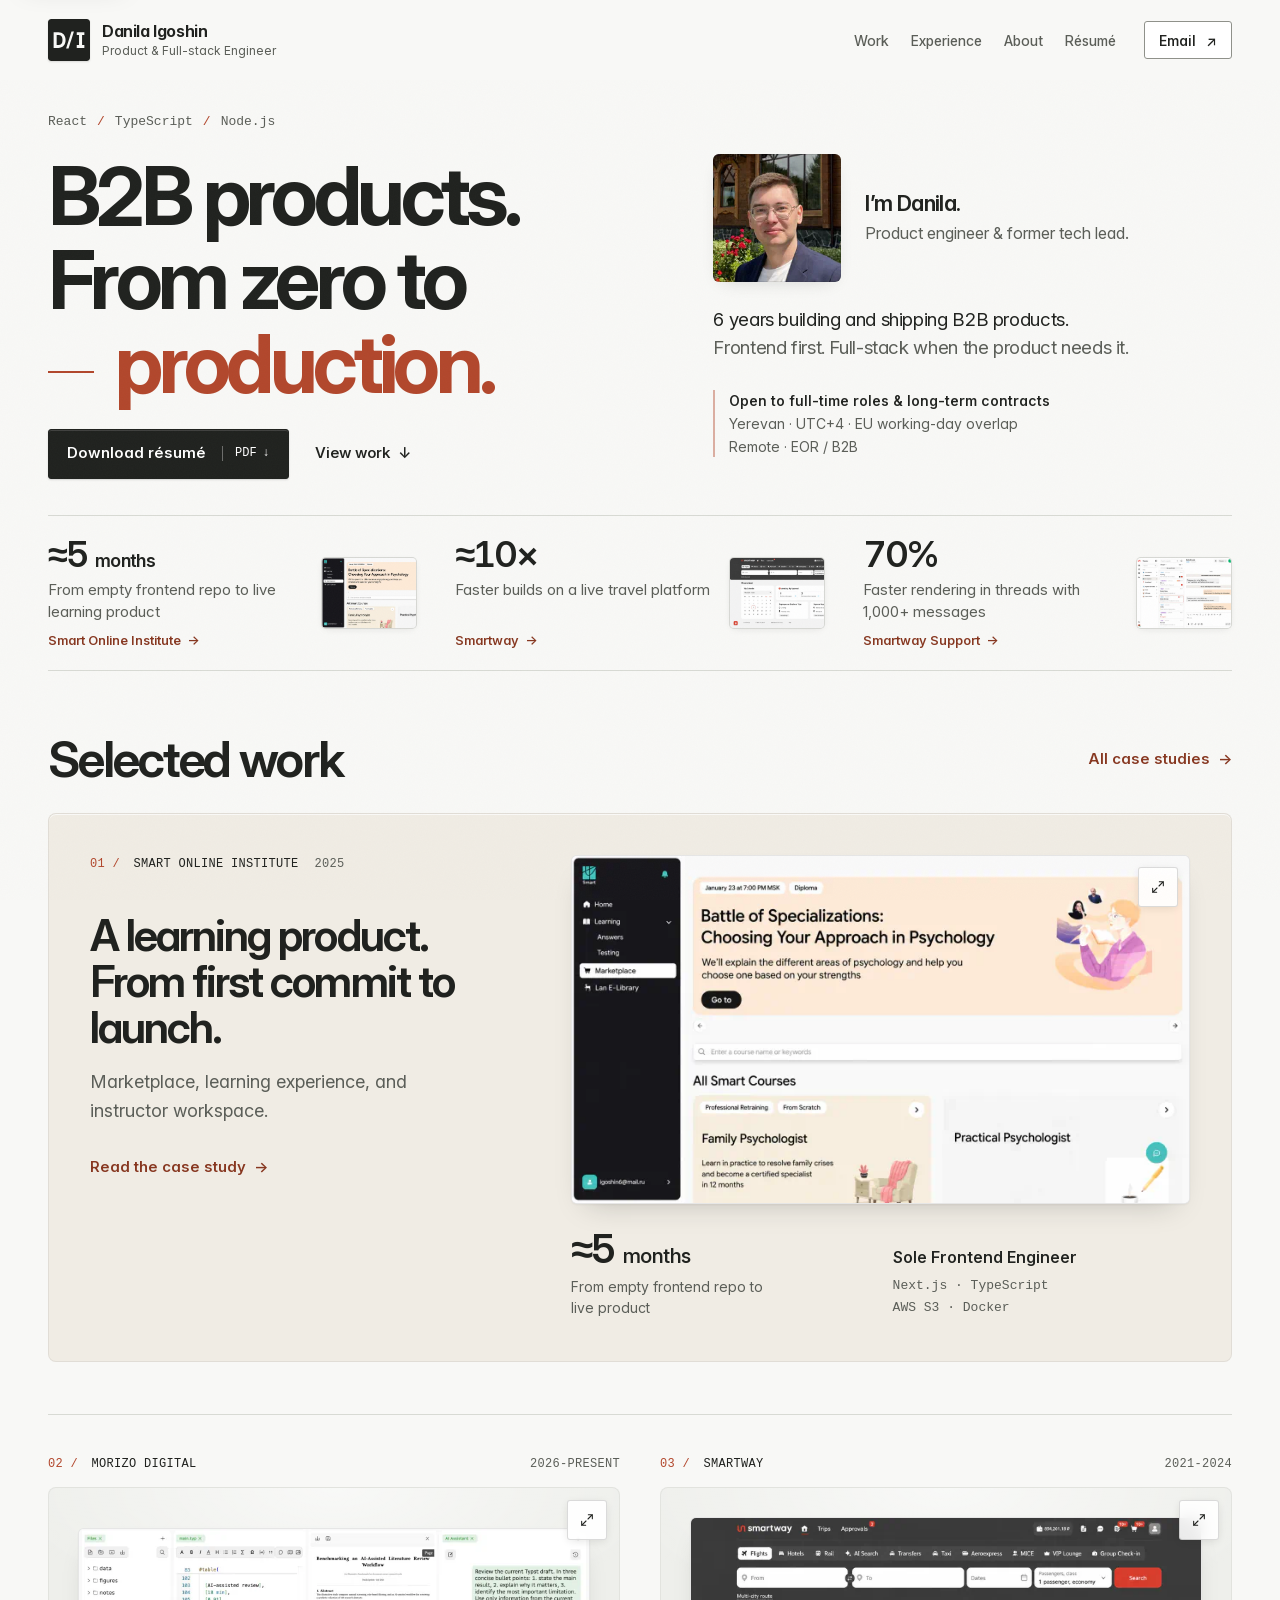
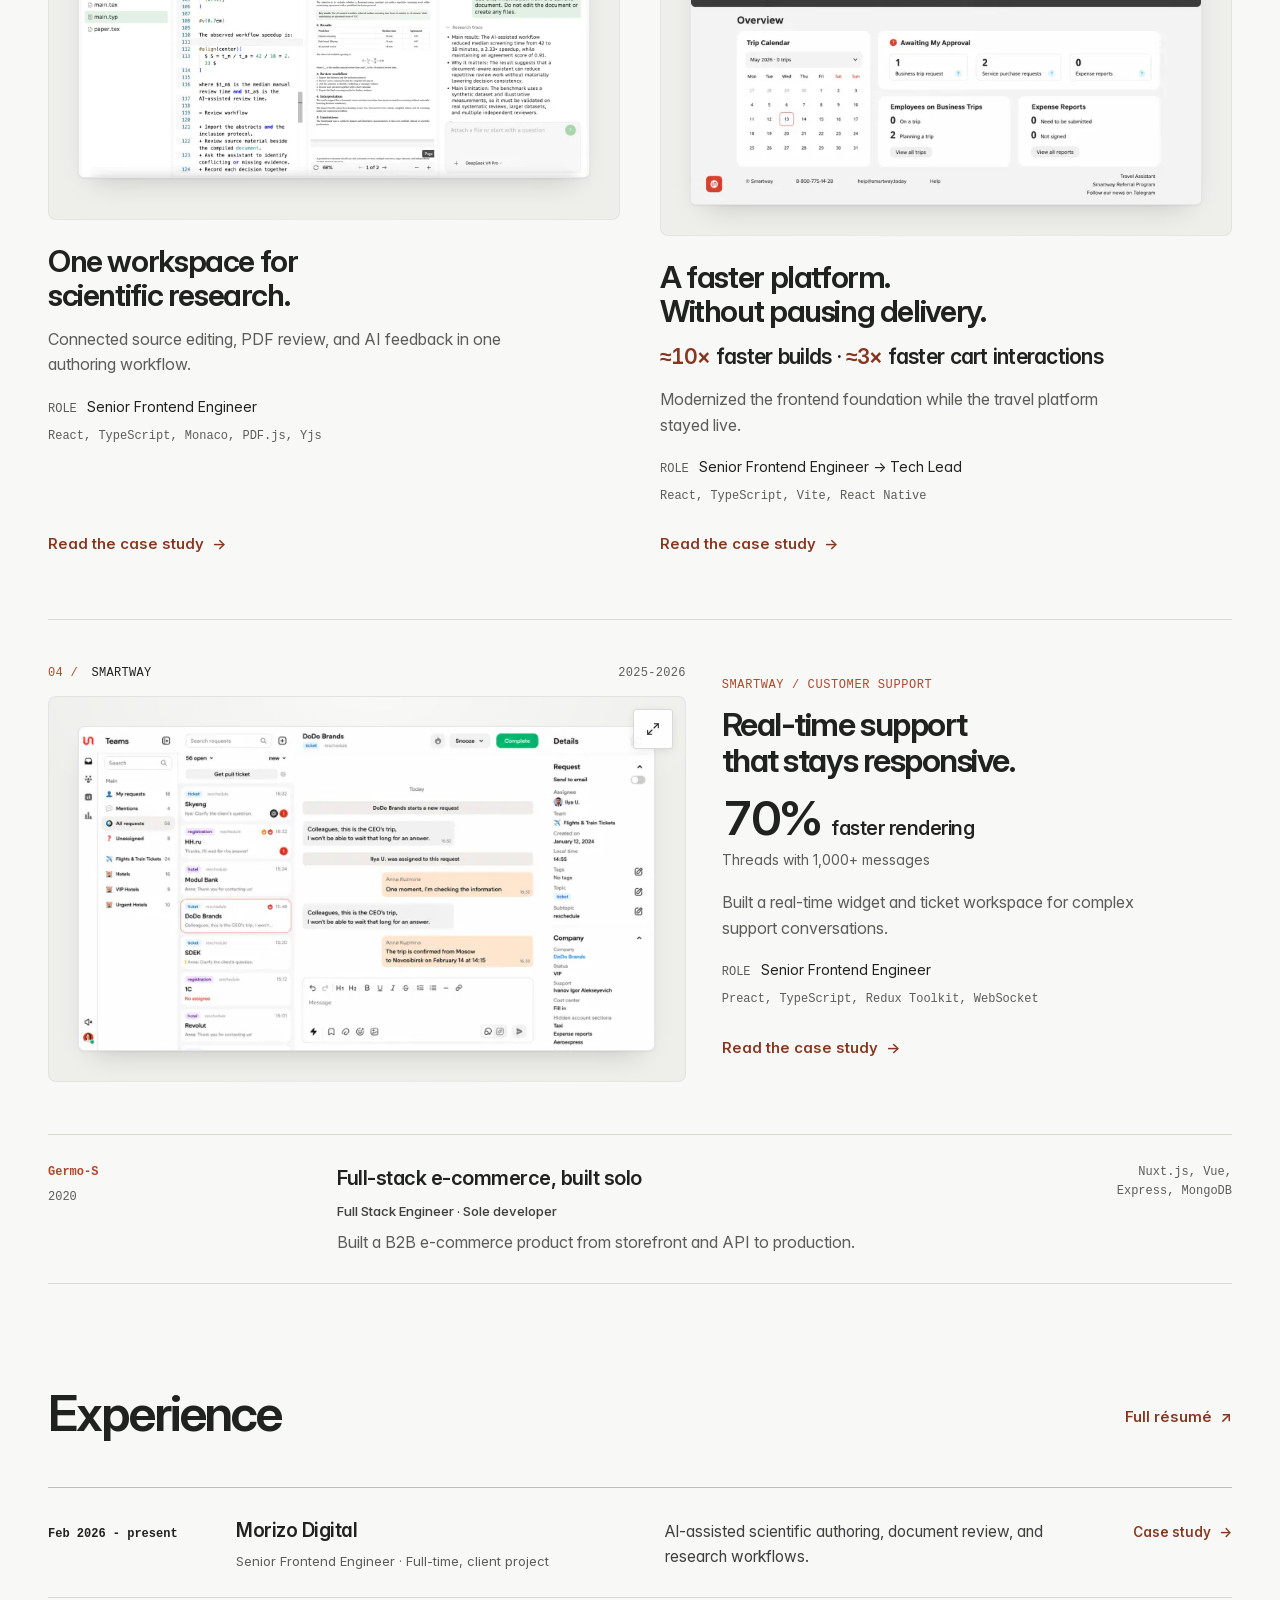
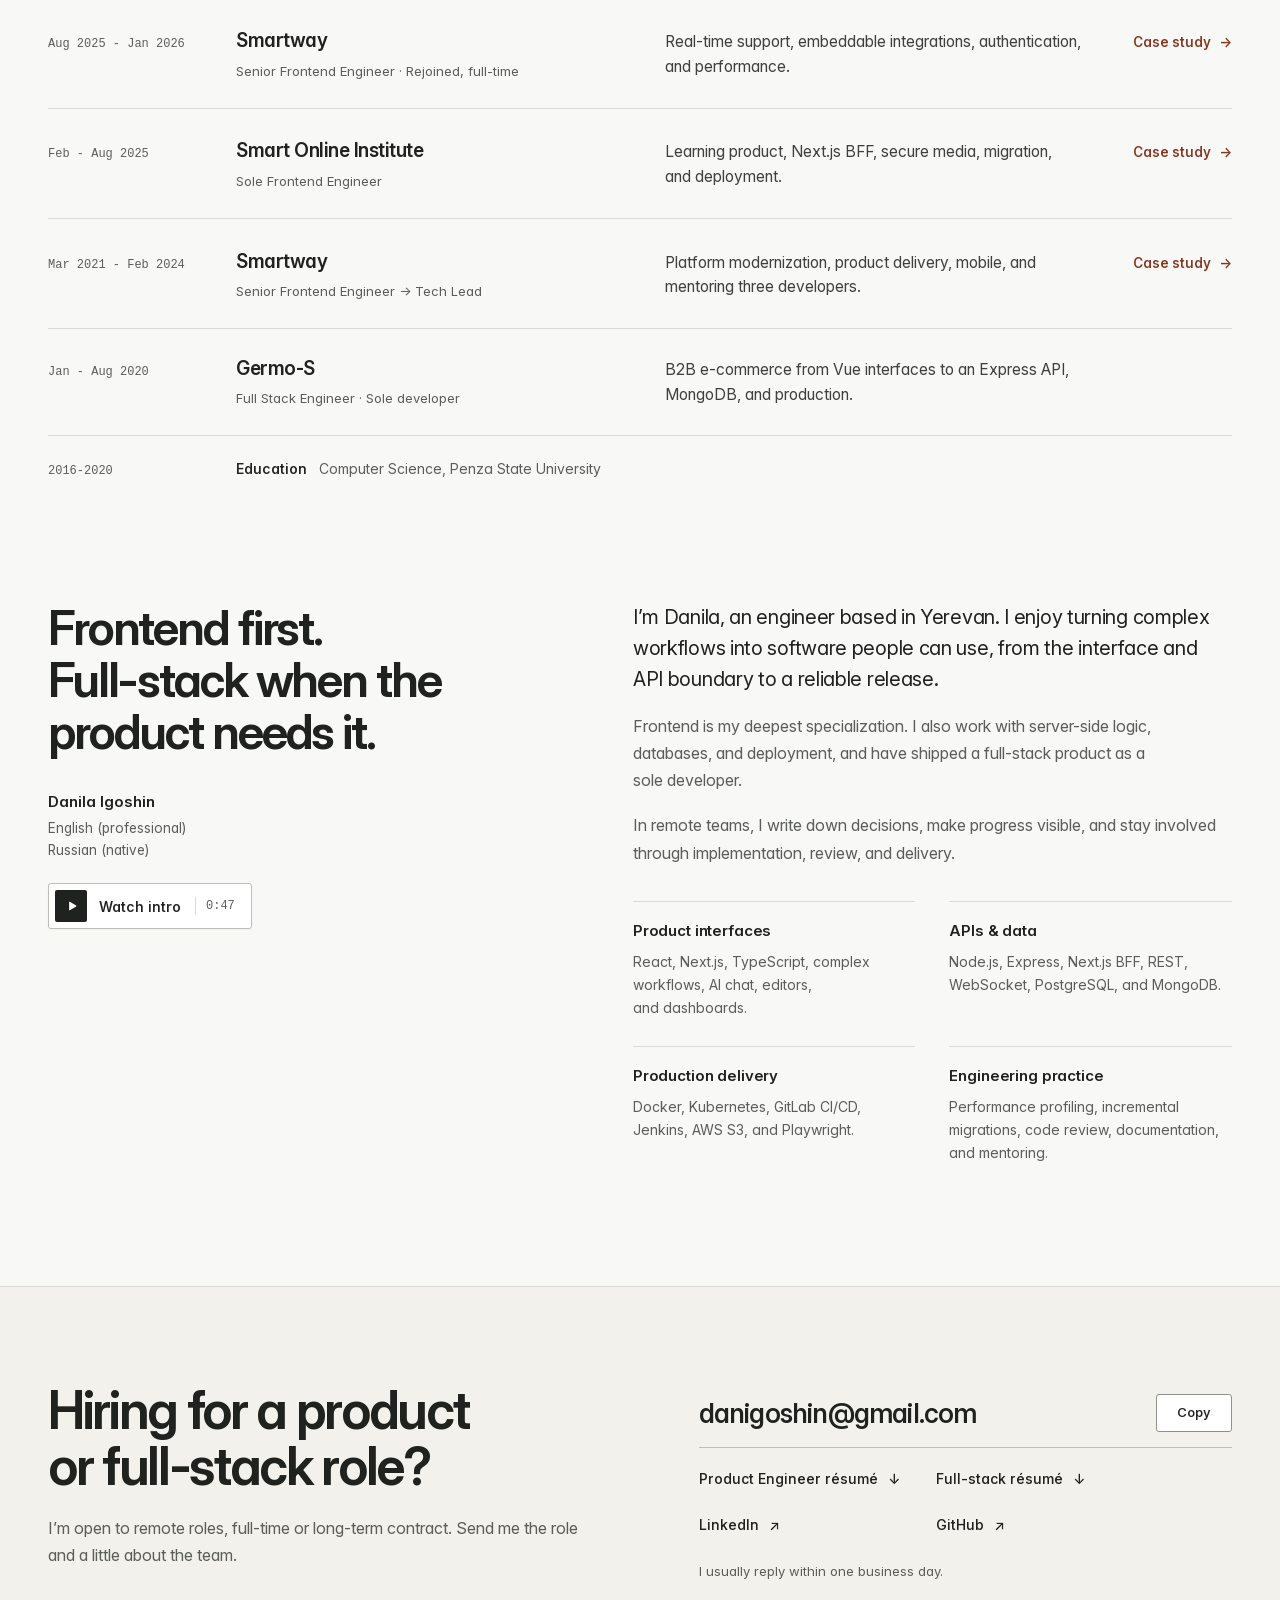
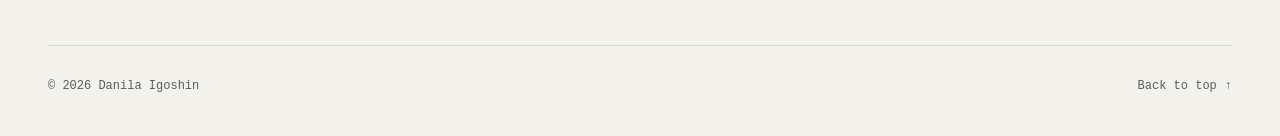
==== commit a88d0dc9: "Refine D/I monogram optical geometry and rebuild icon and resume assets" ====
--- a/index.html
+++ b/index.html
@@ -27,8 +27,8 @@
 
     <title>Danila Igoshin — Product &amp; Full-stack Engineer</title>
 
-    <link rel="icon" href="public/favicon.svg?v=20261104-di-precision" type="image/svg+xml" />
-    <link rel="apple-touch-icon" href="public/apple-touch-icon.png?v=20261104-di-precision" />
+    <link rel="icon" href="public/favicon.svg?v=20261119-di-optical" type="image/svg+xml" />
+    <link rel="apple-touch-icon" href="public/apple-touch-icon.png?v=20261119-di-optical" />
     <link rel="preload" href="public/fonts/InterVariable.woff2" as="font" type="font/woff2" crossorigin />
     <link rel="stylesheet" href="styles.css?v=20261119-ux3" />
     <link rel="stylesheet" href="/home.css?v=20261119-ux" />
@@ -81,7 +81,7 @@
     <header class="site-header" data-header>
       <div class="nav-shell">
         <a class="brand" href="#top" aria-label="D/I Danila Igoshin Product &amp; Full-stack Engineer, back to top">
-          <img class="brand-mark" src="/public/favicon.svg?v=20261104-di-precision" width="42" height="42" alt="" aria-hidden="true" />
+          <img class="brand-mark" src="/public/favicon.svg?v=20261119-di-optical" width="42" height="42" alt="" aria-hidden="true" />
           <span class="brand-copy"><span class="brand-name">Danila Igoshin</span> <span class="brand-role">Product &amp; Full-stack Engineer</span></span>
         </a>
 
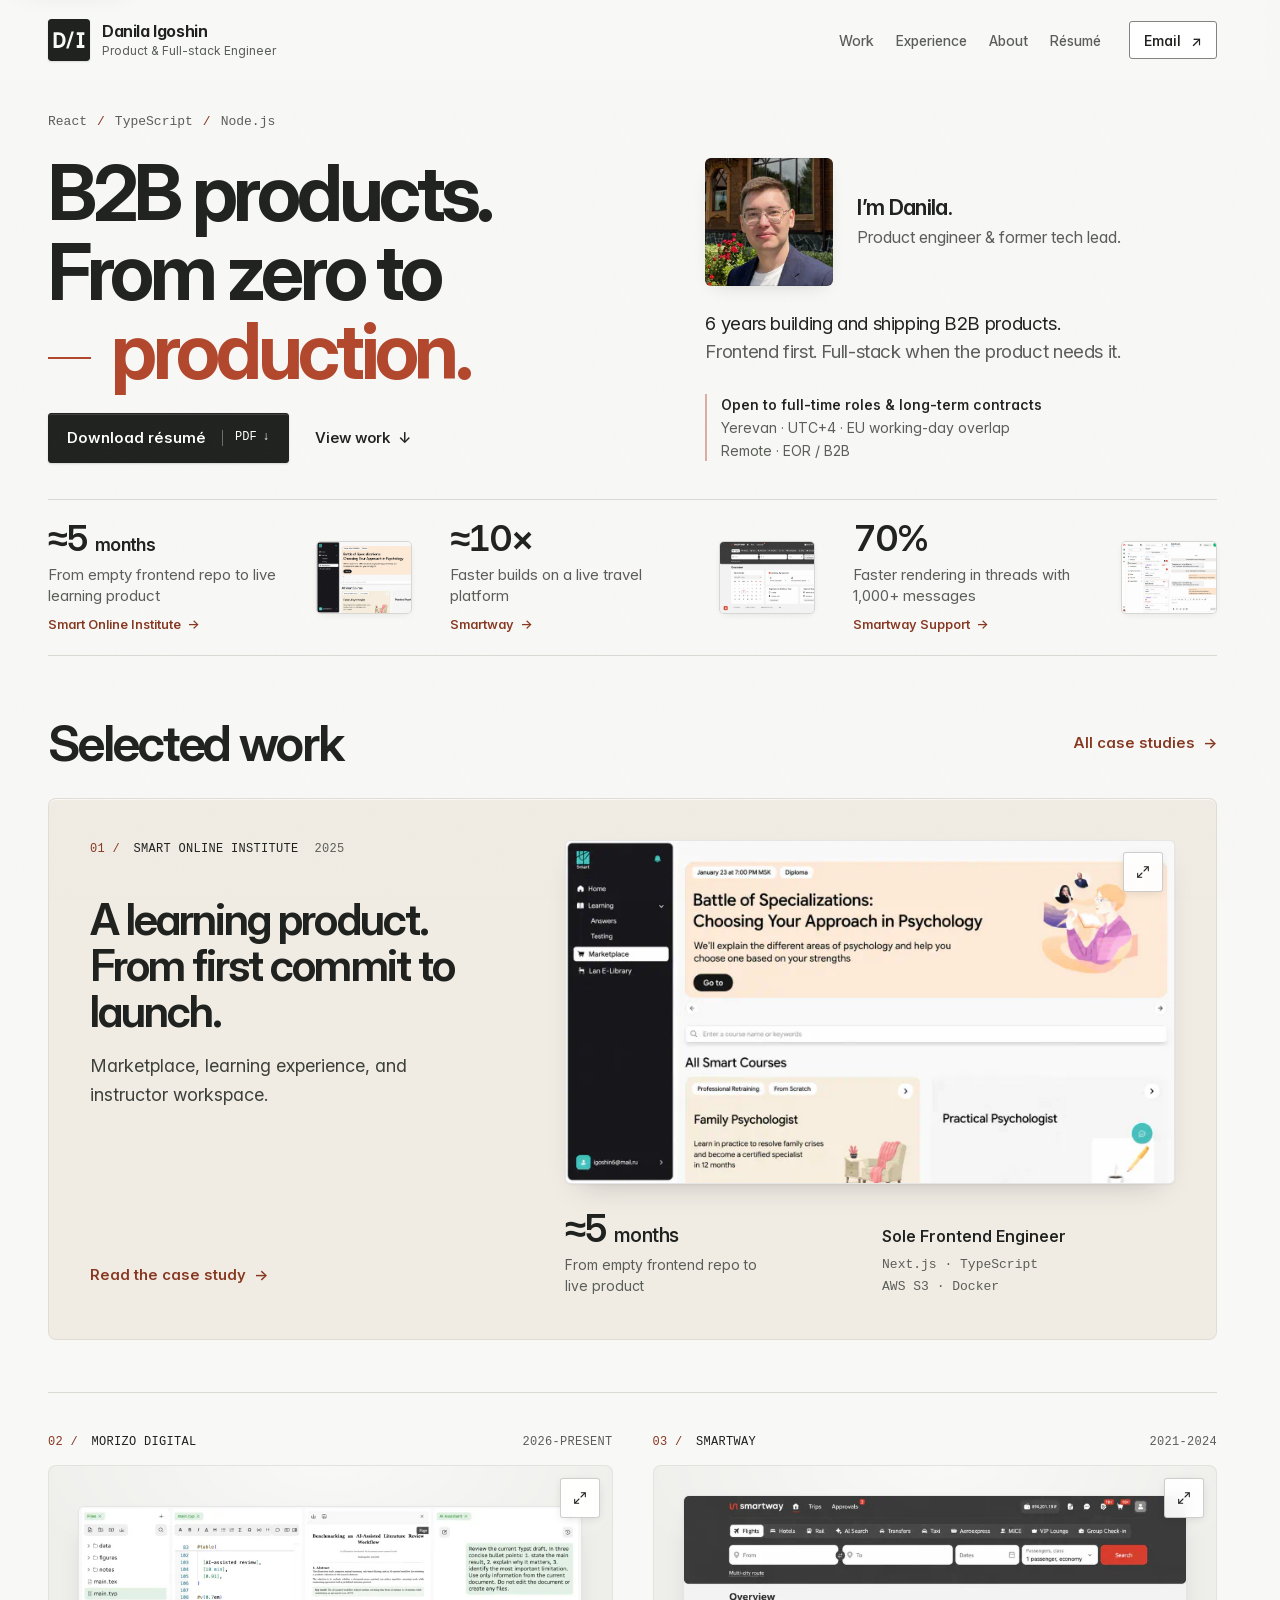
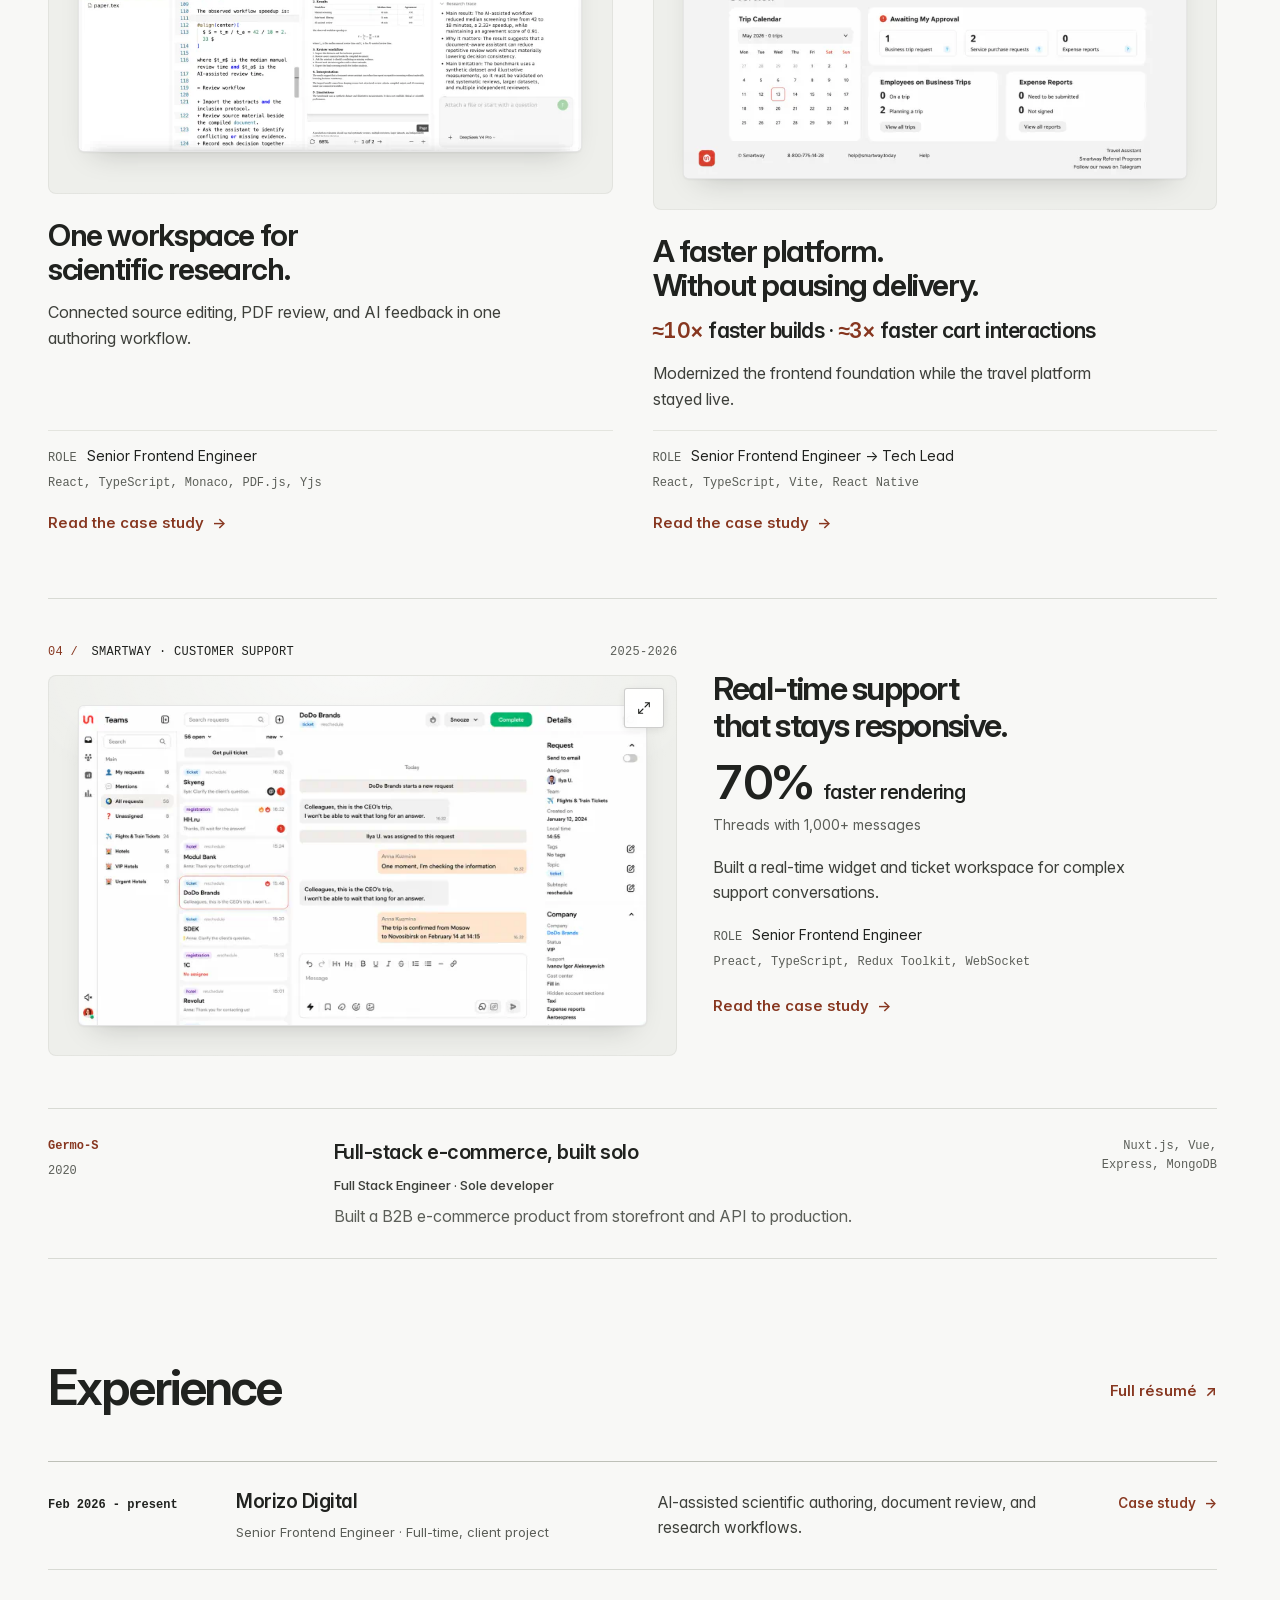
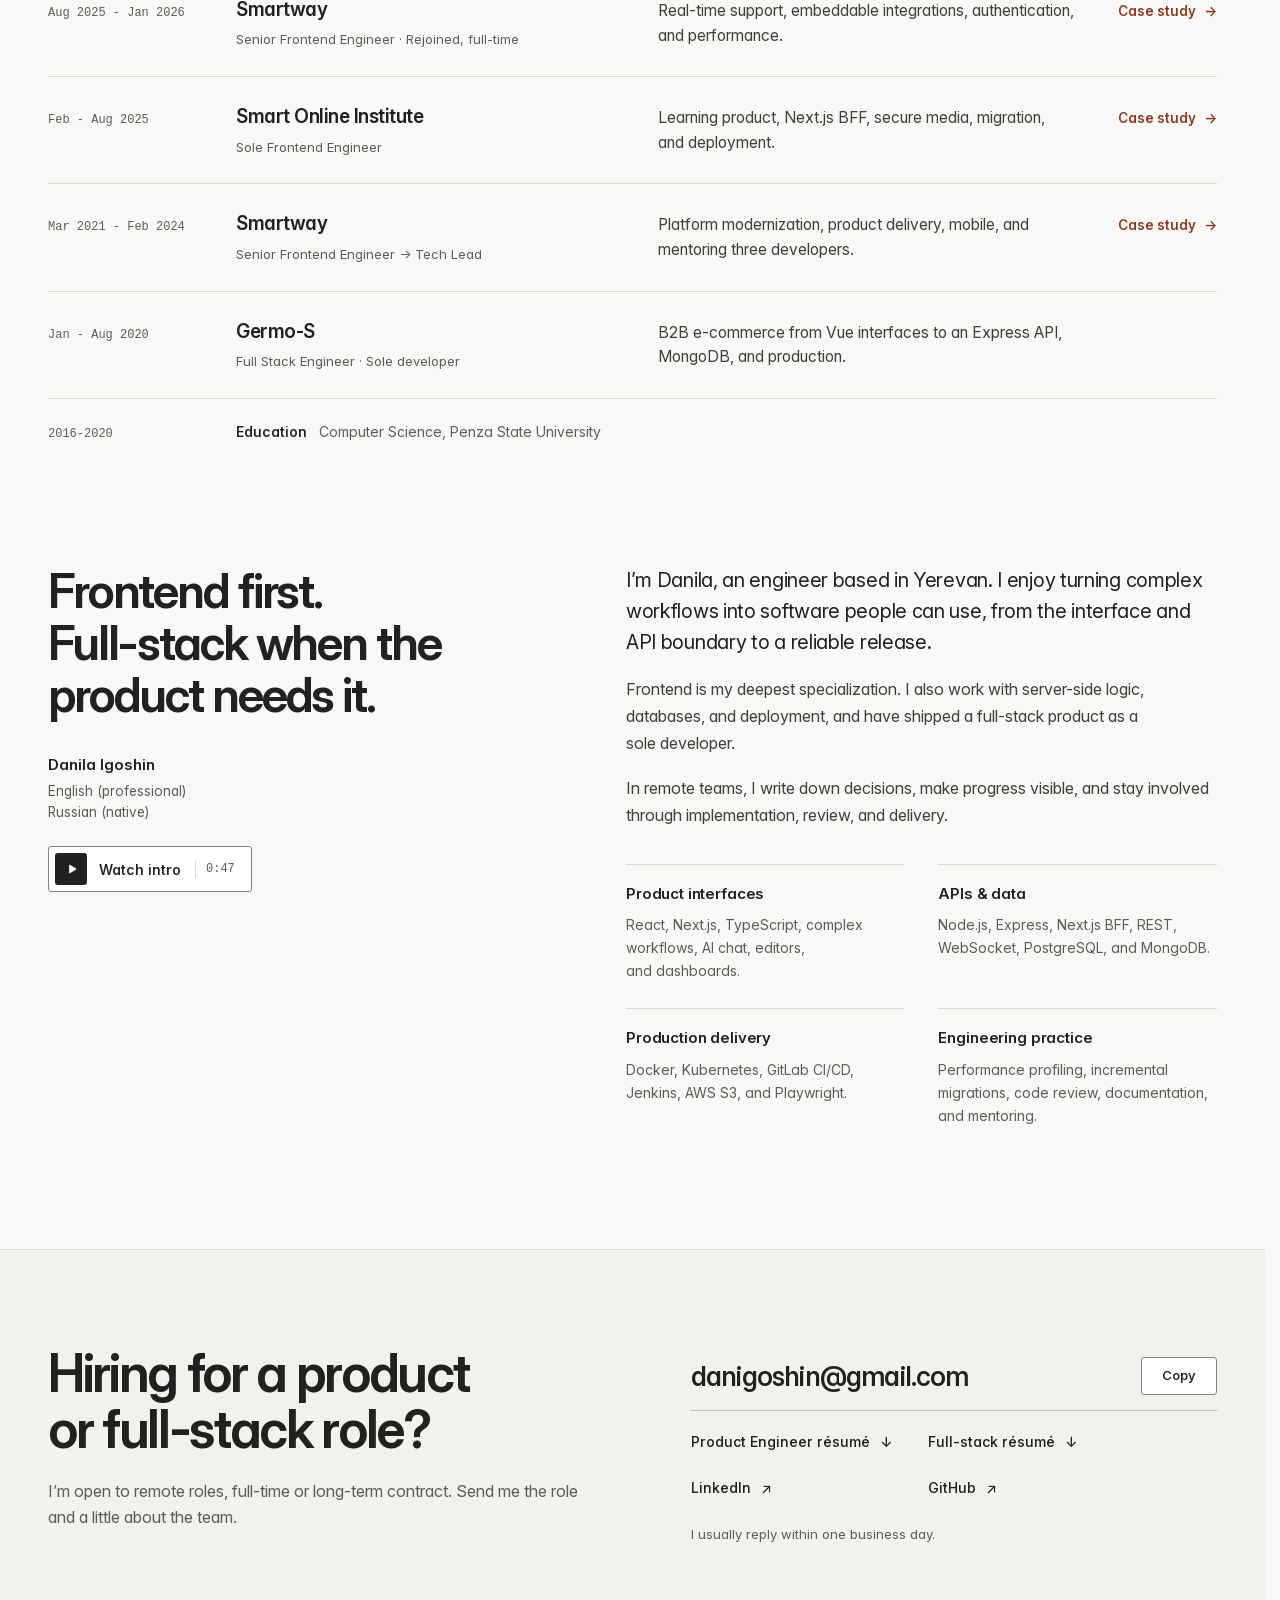
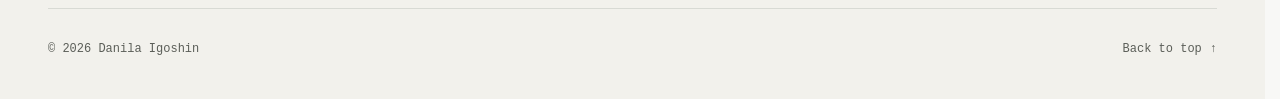
==== commit 3e92ae6f: "Polish portfolio UI/UX, accessibility, mobile lightbox, case studies, and résumés" ====
--- a/index.html
+++ b/index.html
@@ -18,7 +18,7 @@
     />
     <meta property="og:type" content="website" />
     <meta property="og:url" content="https://danilaigoshin.com/" />
-    <meta property="og:image" content="https://danilaigoshin.com/public/og-image.png?v=20261105" />
+    <meta property="og:image" content="https://danilaigoshin.com/public/og-image-v2.png" />
     <meta property="og:image:type" content="image/png" />
     <meta property="og:image:width" content="2400" />
     <meta property="og:image:height" content="1260" />
@@ -30,9 +30,9 @@
     <link rel="icon" href="public/favicon.svg?v=20261119-di-optical" type="image/svg+xml" />
     <link rel="apple-touch-icon" href="public/apple-touch-icon.png?v=20261119-di-optical" />
     <link rel="preload" href="public/fonts/InterVariable.woff2" as="font" type="font/woff2" crossorigin />
-    <link rel="stylesheet" href="styles.css?v=20261119-ux3" />
-    <link rel="stylesheet" href="/home.css?v=20261119-ux" />
-    <script src="script.js?v=20261119-ux" defer data-enhancements></script>
+    <link rel="stylesheet" href="/styles.css?v=20261121-ux" />
+    <link rel="stylesheet" href="/home.css?v=20261121-ux" />
+    <script src="/script.js?v=20261121-ux" defer data-enhancements></script>
     <script type="application/ld+json">
       {
         "@context": "https://schema.org",
@@ -106,6 +106,13 @@
             <a class="nav-resume" href="/cv/">Résumé</a>
             <a class="nav-email" href="mailto:danigoshin@gmail.com">Email <span aria-hidden="true">↗</span></a>
             <div class="mobile-nav-utilities" role="group" aria-label="Quick links">
+              <button type="button" data-copy-email="danigoshin@gmail.com">
+                <span data-copy-label>Copy email</span>
+                <svg width="14" height="14" viewBox="0 0 16 16" fill="none" stroke="currentColor" stroke-width="1.6" stroke-linecap="round" stroke-linejoin="round" aria-hidden="true"><rect x="5" y="5" width="8.5" height="8.5" rx="1.2"></rect><path d="M11 5V3.5A1.2 1.2 0 0 0 9.8 2.3H3.5A1.2 1.2 0 0 0 2.3 3.5v6.3A1.2 1.2 0 0 0 3.5 11H5"></path></svg>
+              </button>
+              <a href="/Danila_Igoshin_Product_Engineer_CV.pdf" download>
+                Résumé PDF <span aria-hidden="true">↓</span>
+              </a>
               <a href="https://www.linkedin.com/in/developer-danila" target="_blank" rel="noopener noreferrer">
                 LinkedIn <span aria-hidden="true">↗</span><span class="sr-only"> (opens in a new tab)</span>
               </a>
@@ -191,15 +198,23 @@
           <article class="project project-featured reveal" aria-labelledby="edtech-title">
             <div class="project-description">
               <p class="project-figure-meta"><span><span class="project-number">01 /</span> Smart Online Institute</span><span>2025</span></p>
-              <h3 id="edtech-title">A learning product.<br />From first commit to launch.</h3>
+              <h3 id="edtech-title"><a class="project-title-link" href="/case/edtech/">A learning product.<br />From first commit to launch.</a></h3>
               <p class="project-summary">Marketplace, learning experience, and instructor workspace.</p>
               <a class="arrow-link project-link" href="/case/edtech/">Read the case study <span aria-hidden="true">→</span><span class="sr-only"> for Smart Online Institute</span></a>
             </div>
             <figure class="project-figure">
               <a class="project-cover-link" href="/case/edtech/" aria-label="Read the Smart Online Institute case study">
-                <img src="/public/optimized/v1/online-institute-1080.webp" srcset="/public/optimized/v1/online-institute-720.webp 720w, /public/optimized/v1/online-institute-1080.webp 1080w, /public/optimized/v1/online-institute-1440.webp 1440w" sizes="(max-width: 767px) calc(100vw - 80px), (max-width: 1340px) 51vw, 654px" width="1672" height="941" loading="lazy" decoding="async" alt="Smart Online Institute marketplace with course discovery, navigation, and a featured event" />
+                <img src="/public/optimized/v1/online-institute-1080.webp" srcset="/public/optimized/v1/online-institute-720.webp 720w, /public/optimized/v1/online-institute-1080.webp 1080w, /public/optimized/v1/online-institute-1440.webp 1440w" sizes="(max-width: 767px) calc(100vw - 80px), (max-width: 900px) calc(100vw - 120px), (max-width: 1340px) 51vw, 654px" width="1672" height="941" loading="lazy" decoding="async" alt="Smart Online Institute marketplace with course discovery, navigation, and a featured event" />
               </a>
-              <a class="media-zoom" href="/public/online-institute.webp" data-project-zoom aria-label="Enlarge the Smart Online Institute product screenshot">
+              <a
+                class="media-zoom"
+                href="/public/online-institute.webp"
+                data-project-zoom
+                data-lightbox-caption="Smart Online Institute · course marketplace, navigation, and featured event"
+                data-lightbox-href="/case/edtech/"
+                data-lightbox-link-label="Read case study"
+                aria-label="Enlarge the Smart Online Institute product screenshot"
+              >
                 <svg viewBox="0 0 24 24" fill="none" stroke="currentColor" stroke-width="1.6" stroke-linecap="round" stroke-linejoin="round" aria-hidden="true"><path d="M14 4h6v6M10 20H4v-6M20 4l-6.5 6.5M4 20l6.5-6.5" /></svg>
               </a>
               <figcaption class="sr-only">Smart Online Institute course marketplace</figcaption>
@@ -223,13 +238,21 @@
                   <a class="project-cover-link" href="/case/research/" aria-label="Read the Morizo Digital case study">
                     <img src="/public/optimized/v1/ai4s-1080.webp" srcset="/public/optimized/v1/ai4s-720.webp 720w, /public/optimized/v1/ai4s-1080.webp 1080w, /public/optimized/v1/ai4s-1440.webp 1440w" sizes="(max-width: 767px) calc(100vw - 76px), (max-width: 1340px) 42vw, 552px" width="3024" height="1472" loading="lazy" decoding="async" alt="Research workspace connecting source editing, compiled document preview, and an AI assistant" />
                   </a>
-                  <a class="media-zoom" href="/public/ai4s.webp" data-project-zoom aria-label="Enlarge the AI research workspace screenshot">
+                  <a
+                    class="media-zoom"
+                    href="/public/ai4s.webp"
+                    data-project-zoom
+                    data-lightbox-caption="Morizo Digital · scientific research workspace connecting source editing, PDF preview, and AI feedback"
+                    data-lightbox-href="/case/research/"
+                    data-lightbox-link-label="Read case study"
+                    aria-label="Enlarge the AI research workspace screenshot"
+                  >
                     <svg viewBox="0 0 24 24" fill="none" stroke="currentColor" stroke-width="1.6" stroke-linecap="round" stroke-linejoin="round" aria-hidden="true"><path d="M14 4h6v6M10 20H4v-6M20 4l-6.5 6.5M4 20l6.5-6.5" /></svg>
                   </a>
                 </div>
               </figure>
               <div class="project-body">
-                <h3 id="research-title">One workspace for scientific research.</h3>
+                <h3 id="research-title"><a class="project-title-link" href="/case/research/">One workspace for scientific research.</a></h3>
                 <p class="project-summary">Connected source editing, PDF review, and AI feedback in one authoring workflow.</p>
                 <dl class="project-facts">
                   <div><dt>Role</dt><dd>Senior Frontend Engineer</dd></div>
@@ -245,13 +268,21 @@
                   <a class="project-cover-link" href="/case/smartway/" aria-label="Read the Smartway travel platform case study">
                     <img src="/public/optimized/v1/smartway-1080.webp" srcset="/public/optimized/v1/smartway-720.webp 720w, /public/optimized/v1/smartway-1080.webp 1080w, /public/optimized/v1/smartway-1440.webp 1440w" sizes="(max-width: 767px) calc(100vw - 76px), (max-width: 1340px) 42vw, 552px" width="1672" height="941" loading="lazy" decoding="async" alt="Smartway corporate travel platform with booking, approvals, and trip management" />
                   </a>
-                  <a class="media-zoom" href="/public/smartway.webp" data-project-zoom aria-label="Enlarge the Smartway corporate travel screenshot">
+                  <a
+                    class="media-zoom"
+                    href="/public/smartway.webp"
+                    data-project-zoom
+                    data-lightbox-caption="Smartway · corporate travel platform with booking, approvals, and trip management"
+                    data-lightbox-href="/case/smartway/"
+                    data-lightbox-link-label="Read case study"
+                    aria-label="Enlarge the Smartway corporate travel screenshot"
+                  >
                     <svg viewBox="0 0 24 24" fill="none" stroke="currentColor" stroke-width="1.6" stroke-linecap="round" stroke-linejoin="round" aria-hidden="true"><path d="M14 4h6v6M10 20H4v-6M20 4l-6.5 6.5M4 20l6.5-6.5" /></svg>
                   </a>
                 </div>
               </figure>
               <div class="project-body">
-                <h3 id="travel-title">A faster platform.<br />Without pausing delivery.</h3>
+                <h3 id="travel-title"><a class="project-title-link" href="/case/smartway/">A faster platform.<br />Without pausing delivery.</a></h3>
                 <p class="project-results"><span class="result-accent">≈10×</span> faster builds · <span class="result-accent">≈3×</span> faster cart interactions</p>
                 <p class="project-summary">Modernized the frontend foundation while the travel platform stayed live.</p>
                 <dl class="project-facts">
@@ -264,20 +295,27 @@
           </div>
           <article class="project project-wide reveal" aria-labelledby="support-title">
             <figure class="project-figure">
-              <figcaption class="project-figure-meta"><span><span class="project-number">04 /</span> Smartway</span><span>2025-2026</span></figcaption>
+              <figcaption class="project-figure-meta"><span><span class="project-number">04 /</span> Smartway · Customer support</span><span>2025-2026</span></figcaption>
               <div class="project-image">
                 <a class="project-cover-link" href="/case/support/" aria-label="Read the Smartway Support case study">
                   <img src="/public/optimized/v1/chat-1080.webp" srcset="/public/optimized/v1/chat-720.webp 720w, /public/optimized/v1/chat-1080.webp 1080w, /public/optimized/v1/chat-1440.webp 1440w" sizes="(max-width: 900px) calc(100vw - 76px), (max-width: 1340px) 48vw, 618px" width="1672" height="941" loading="lazy" decoding="async" alt="Support workspace showing a ticket queue, conversation, and request details" />
                 </a>
-                <a class="media-zoom" href="/public/chat.webp" data-project-zoom aria-label="Enlarge the support workspace screenshot">
+                <a
+                  class="media-zoom"
+                  href="/public/chat.webp"
+                  data-project-zoom
+                  data-lightbox-caption="Smartway Support · real-time support workspace with ticket queue, conversation thread, and request details"
+                  data-lightbox-href="/case/support/"
+                  data-lightbox-link-label="Read case study"
+                  aria-label="Enlarge the support workspace screenshot"
+                >
                   <svg viewBox="0 0 24 24" fill="none" stroke="currentColor" stroke-width="1.6" stroke-linecap="round" stroke-linejoin="round" aria-hidden="true"><path d="M14 4h6v6M10 20H4v-6M20 4l-6.5 6.5M4 20l6.5-6.5" /></svg>
                 </a>
               </div>
             </figure>
             <div class="project-body">
               <div class="project-description">
-                <p class="project-client">Smartway / Customer support</p>
-                <h3 id="support-title">Real-time support that stays responsive.</h3>
+                <h3 id="support-title"><a class="project-title-link" href="/case/support/">Real-time support that stays responsive.</a></h3>
                 <div class="project-outcome support-outcome">
                   <strong>70% <small>faster rendering</small></strong>
                   <p>Threads with 1,000+ messages</p>
@@ -285,8 +323,8 @@
                 <p class="project-summary">Built a real-time widget and ticket workspace for complex support conversations.</p>
               </div>
               <dl class="project-facts">
-                  <div><dt>Role</dt><dd>Senior Frontend Engineer</dd></div>
-                </dl>
+                <div><dt>Role</dt><dd>Senior Frontend Engineer</dd></div>
+              </dl>
               <p class="project-stack">Preact, TypeScript, Redux Toolkit, WebSocket</p>
               <a class="arrow-link project-link" href="/case/support/">Read the case study <span aria-hidden="true">→</span><span class="sr-only"> for Smartway Support</span></a>
             </div>
--- a/styles.css
+++ b/styles.css
@@ -16,12 +16,12 @@
   --ink-body: #3e403b;
   --muted: #5b5e58;
   /* Four visible steps: internal divider, module border, structural emphasis,
-     and control boundary. The last clears 3:1 on both canvas and white so a
-     button reads as a control without leaning on its label alone. */
+     and control boundary. The last clears 3:1 across canvas, white, and tinted
+     surfaces so a button reads as a control without leaning on its label alone. */
   --line-soft: #e4e5df;
   --line: #d8dad4;
   --line-strong: #bec0b8;
-  --line-control: #8f918a;
+  --line-control: #82857d;
   --accent: #b2472c;
   --accent-dark: #873720;
   --accent-soft: rgba(178, 71, 44, 0.08);
@@ -32,6 +32,7 @@
   --radius-control: 3px;
   --radius-media: 6px;
   --radius-frame: 8px;
+  --touch-target: 44px;
   --ink-900: #12151a;
   --shadow-pop: 0 24px 80px rgba(10, 13, 17, 0.48);
   --shadow-float:
@@ -56,13 +57,12 @@
   --ease: cubic-bezier(0.22, 1, 0.36, 1);
   --ease-out: cubic-bezier(0.16, 1, 0.3, 1);
   --ease-spring: cubic-bezier(0.32, 0.72, 0, 1);
-  --nav-drawer-width: 100vw;
   /* Systemic z-index scale */
   --z-grain: 90;
   --z-header: 100;
-  --z-toast: 115;
   --z-progress: 120;
   --z-drawer: 200;
+  --z-toast: 300;
   --z-skip: 1000;
 }
 
@@ -75,6 +75,7 @@
 html {
   scroll-behavior: smooth;
   scroll-padding-top: 104px;
+  scrollbar-gutter: stable;
   background: var(--canvas);
 }
 
@@ -338,14 +339,6 @@
   transition: opacity 240ms var(--ease);
 }
 
-@media (prefers-reduced-transparency: reduce) {
-  .site-header::before {
-    background: var(--canvas);
-    -webkit-backdrop-filter: none;
-    backdrop-filter: none;
-  }
-}
-
 .nav-shell {
   display: grid;
   grid-template-columns: 1fr auto;
@@ -661,8 +654,13 @@
 .button-row {
   display: flex;
   flex-wrap: wrap;
+  align-items: center;
   gap: 12px;
   margin-top: 32px;
+}
+
+.button-row .arrow-link {
+  padding-inline: 6px;
 }
 
 .text-link,
@@ -728,7 +726,8 @@
 }
 
 .button-primary.resume-download:hover span[aria-hidden],
-.contact-links a[download]:hover span[aria-hidden] {
+.contact-links a[download]:hover span[aria-hidden],
+.mobile-nav-utilities a[download]:hover span[aria-hidden] {
   transform: translateY(2px);
 }
 
@@ -776,7 +775,7 @@
 }
 
 .meta-line span:first-child {
-  color: var(--accent);
+  color: var(--accent-dark);
   font-weight: 600;
 }
 
@@ -895,9 +894,9 @@
   width: 40px;
   height: 40px;
   place-items: center;
-  border: 1px solid rgba(32, 34, 31, 0.16);
+  border: 1px solid rgba(32, 34, 31, 0.22);
   border-radius: var(--radius-control);
-  background: rgba(255, 255, 255, 0.9);
+  background: rgba(255, 255, 255, 0.94);
   -webkit-backdrop-filter: blur(8px);
   backdrop-filter: blur(8px);
   color: var(--ink);
@@ -1003,7 +1002,7 @@
 
 .project-lightbox-bar {
   display: flex;
-  width: 100%;
+  width: min(100%, 1180px);
   align-items: center;
   justify-content: flex-end;
   gap: 8px;
@@ -1018,13 +1017,14 @@
 
 .project-lightbox-counter {
   padding: 0 10px;
-  color: rgba(255, 255, 255, 0.72);
+  color: rgba(255, 255, 255, 0.85);
   font-family: var(--font-mono);
   font-size: 12px;
   font-variant-numeric: tabular-nums;
 }
 
 .project-lightbox-btn,
+.project-lightbox-zoom,
 .project-lightbox-close {
   display: inline-flex;
   gap: 10px;
@@ -1055,12 +1055,25 @@
   padding: 0 12px;
 }
 
+.project-lightbox-zoom {
+  display: none;
+  min-width: 58px;
+  font-variant-numeric: tabular-nums;
+}
+
+.project-lightbox-zoom[aria-pressed="true"] {
+  border-color: rgba(255, 255, 255, 0.82);
+  background: rgba(255, 255, 255, 0.18);
+}
+
 .project-lightbox-close {
   justify-self: end;
 }
 
 .project-lightbox-btn:hover,
 .project-lightbox-btn:focus-visible,
+.project-lightbox-zoom:hover,
+.project-lightbox-zoom:focus-visible,
 .project-lightbox-close:hover,
 .project-lightbox-close:focus-visible {
   border-color: rgba(255, 255, 255, 0.72);
@@ -1068,6 +1081,7 @@
 }
 
 .project-lightbox-btn:active,
+.project-lightbox-zoom:active,
 .project-lightbox-close:active {
   transform: scale(0.96);
 }
@@ -1101,20 +1115,86 @@
   opacity: 0.5;
 }
 
+.project-lightbox img.is-loading {
+  opacity: 0.84;
+  animation: lightbox-loading 1.1s var(--ease) infinite alternate;
+}
+
+@keyframes lightbox-loading {
+  from {
+    opacity: 0.74;
+  }
+  to {
+    opacity: 0.94;
+  }
+}
+
+.project-lightbox-footer {
+  display: flex;
+  flex-wrap: wrap;
+  align-items: center;
+  justify-content: center;
+  gap: 10px 18px;
+  width: 100%;
+  max-width: min(100%, 1180px);
+  margin-inline: auto;
+}
+
 .project-lightbox figcaption {
   max-width: min(100%, 1100px);
-  margin-inline: auto;
-  color: rgba(255, 255, 255, 0.78);
+  margin: 0;
+  color: rgba(255, 255, 255, 0.86);
   font-family: var(--font-sans);
   font-size: 13px;
   line-height: 1.45;
   text-align: center;
 }
 
+.project-lightbox-case-link {
+  display: inline-flex;
+  gap: 8px;
+  align-items: center;
+  justify-content: center;
+  min-height: 36px;
+  padding: 0 13px;
+  border: 1px solid rgba(255, 255, 255, 0.36);
+  border-radius: var(--radius-control);
+  background: rgba(255, 255, 255, 0.12);
+  color: #ffffff;
+  font-family: var(--font-sans);
+  font-size: 13px;
+  font-weight: 560;
+  white-space: nowrap;
+  transition:
+    border-color 160ms var(--ease),
+    background-color 160ms var(--ease),
+    transform 160ms var(--ease);
+}
+
+.project-lightbox-case-link span[aria-hidden] {
+  display: inline-block;
+  transition: transform 200ms var(--ease);
+}
+
+.project-lightbox-case-link:hover,
+.project-lightbox-case-link:focus-visible {
+  border-color: rgba(255, 255, 255, 0.82);
+  background: rgba(255, 255, 255, 0.22);
+}
+
+.project-lightbox-case-link:hover span[aria-hidden],
+.project-lightbox-case-link:focus-visible span[aria-hidden] {
+  transform: translateX(3px);
+}
+
+.project-lightbox-case-link:active {
+  transform: scale(0.97);
+}
+
 @media (hover: hover) {
   .project-lightbox figcaption::after {
     margin-left: 14px;
-    color: rgba(255, 255, 255, 0.45);
+    color: rgba(255, 255, 255, 0.72);
     font-family: var(--font-mono);
     font-size: 12px;
     content: "Esc to close";
@@ -1123,6 +1203,10 @@
   .project-lightbox.has-gallery figcaption::after {
     content: "← → navigate · Esc to close";
   }
+}
+
+.intro-lightbox .project-lightbox-shell {
+  width: min(100%, 1180px);
 }
 
 .intro-lightbox video {
@@ -1142,16 +1226,16 @@
   }
 
   .project-lightbox[open] {
-    place-items: start;
+    place-items: center;
   }
 
   .project-lightbox-shell {
     display: grid;
-    grid-template-rows: auto;
-    width: max-content;
-    min-width: 100%;
-    padding-top: 58px;
-    place-items: start;
+    grid-template-rows: minmax(0, 1fr);
+    width: 100%;
+    min-width: 0;
+    padding-top: 56px;
+    place-items: center;
   }
 
   .project-lightbox-bar {
@@ -1161,6 +1245,7 @@
     left: 12px;
     z-index: 2;
     width: auto;
+    max-width: none;
   }
 
   .project-lightbox-shell > .project-lightbox-close {
@@ -1171,39 +1256,96 @@
   }
 
   .project-lightbox-btn,
+  .project-lightbox-zoom,
   .project-lightbox-close {
-    min-width: 42px;
-    min-height: 42px;
+    min-width: var(--touch-target);
+    min-height: var(--touch-target);
+  }
+
+  .project-lightbox-zoom {
+    display: inline-flex;
+    min-width: 58px;
+  }
+
+  .project-lightbox-case-link {
+    min-height: var(--touch-target);
+    padding: 0 16px;
   }
 
   .project-lightbox figure {
+    width: 100%;
+    max-height: calc(100dvh - 80px);
+    gap: 12px;
+    justify-items: center;
+  }
+
+  .project-lightbox img {
+    width: auto;
+    max-width: 100%;
+    max-height: calc(100dvh - 150px);
+    margin: auto;
+  }
+
+  .project-lightbox-footer {
+    width: 100%;
+    justify-content: center;
+  }
+
+  .project-lightbox figcaption {
+    max-width: 100%;
+    font-size: 13px;
+    text-align: center;
+  }
+
+  .project-lightbox figcaption::after {
+    display: block;
+    margin: 6px 0 0;
+    color: rgba(255, 255, 255, 0.72);
+    font-family: var(--font-mono);
+    font-size: 12px;
+    content: "Tap 100% to inspect details";
+  }
+
+  .project-lightbox.has-gallery figcaption::after {
+    content: "Swipe to navigate · Tap 100% to zoom";
+  }
+
+  .project-lightbox.is-zoomed[open] {
+    place-items: start;
+  }
+
+  .project-lightbox.is-zoomed .project-lightbox-shell {
+    width: max-content;
+    min-width: 100%;
+    place-items: start;
+  }
+
+  .project-lightbox.is-zoomed figure {
     width: max-content;
     max-height: none;
-  }
-
-  .project-lightbox img {
-    width: auto;
+    justify-items: start;
+  }
+
+  .project-lightbox.is-zoomed img {
     max-width: 1400px;
     max-height: none;
     margin: 0;
   }
 
-  .project-lightbox figcaption {
+  .project-lightbox.is-zoomed .project-lightbox-footer {
     position: sticky;
     left: 0;
     width: calc(100vw - 24px);
     max-width: none;
-    margin-inline: 0;
-    font-size: 13px;
+    justify-content: flex-start;
+  }
+
+  .project-lightbox.is-zoomed figcaption {
     text-align: left;
   }
 
-  .project-lightbox figcaption::after {
-    display: block;
-    margin-top: 4px;
-    color: rgba(255, 255, 255, 0.55);
-    font-size: 12px;
-    content: "Drag to pan · pinch to zoom";
+  .project-lightbox.is-zoomed figcaption::after {
+    content: "Drag to pan · Tap Fit to reset";
   }
 
   .intro-lightbox[open] {
@@ -1213,8 +1355,13 @@
   .intro-lightbox .project-lightbox-shell {
     width: 100%;
     min-width: 0;
-    padding-top: 0;
+    padding-top: 56px;
     place-items: center;
+  }
+
+  .intro-lightbox video {
+    width: min(100%, calc((100dvh - 88px) * 16 / 9));
+    max-height: calc(100dvh - 88px);
   }
 }
 
@@ -1406,6 +1553,8 @@
   bottom: 24px;
   left: 50%;
   z-index: var(--z-toast);
+  width: max-content;
+  max-width: calc(100vw - 32px);
   padding: 10px 18px;
   transform: translate(-50%, 16px);
   border: 1px solid rgba(255, 255, 255, 0.14);
@@ -1416,7 +1565,8 @@
   font-family: var(--font-sans);
   font-size: 13px;
   font-weight: 540;
-  white-space: nowrap;
+  text-align: center;
+  white-space: normal;
   opacity: 0;
   pointer-events: none;
   transition: opacity 200ms var(--ease), transform 240ms var(--ease-spring);
@@ -1430,13 +1580,6 @@
 /* ==========================================================================
    Scroll Reveals — crisp, fast, never stuck hidden.
    ========================================================================== */
-
-@keyframes rise-in {
-  from {
-    opacity: 0;
-    transform: translateY(10px);
-  }
-}
 
 .will-reveal {
   opacity: 0;
@@ -1604,7 +1747,7 @@
     min-height: 0;
     flex-direction: column;
     align-items: stretch;
-    padding: 92px 32px max(24px, env(safe-area-inset-bottom));
+    padding: calc(var(--header-base-height, 80px) + 12px) 32px max(24px, env(safe-area-inset-bottom));
     overflow-x: hidden;
     overflow-y: auto;
     transform: translateY(-8px);
@@ -1623,7 +1766,7 @@
 
   .js .nav-panel::before {
     position: absolute;
-    top: 82px;
+    top: var(--header-base-height, 80px);
     right: 32px;
     left: 32px;
     height: 1px;
@@ -1638,8 +1781,8 @@
     align-items: center;
     justify-content: space-between;
     min-width: 0;
-    min-height: 62px;
-    padding: 0 4px 0 0;
+    min-height: 66px;
+    padding: 0 10px;
     overflow-wrap: anywhere;
     border-bottom: 1px solid var(--line);
     background: transparent;
@@ -1652,7 +1795,7 @@
 
   .js .nav-panel > a::before {
     position: absolute;
-    left: -14px;
+    left: 10px;
     width: 2.5px;
     height: 20px;
     transform: scaleY(0);
@@ -1672,14 +1815,23 @@
     color: var(--accent-dark);
   }
 
+  .js .nav-panel > a:focus-visible {
+    outline-offset: -3px;
+    border-radius: var(--radius-control);
+  }
+
+  .js .nav-panel > a.is-active {
+    padding-left: 22px;
+  }
+
   .js .nav-panel > a.is-active::before {
     transform: scaleY(1);
   }
 
   .js .nav-panel > .nav-email {
     justify-content: space-between;
-    min-height: 50px;
-    margin-top: 22px;
+    min-height: 52px;
+    margin-top: 26px;
     padding: 12px 16px;
     border: 1px solid var(--line-control);
     border-radius: var(--radius-control);
@@ -1690,6 +1842,10 @@
     letter-spacing: -0.01em;
   }
 
+  .js .nav-panel > .nav-email::before {
+    display: none;
+  }
+
   .js .nav-panel > .nav-email:hover,
   .js .nav-panel > .nav-email:focus-visible {
     border-color: var(--accent);
@@ -1697,12 +1853,16 @@
     color: var(--accent-dark);
   }
 
+  .js .nav-panel > .nav-email:focus-visible {
+    outline-offset: 2px;
+  }
+
   .js .mobile-nav-utilities {
     display: grid;
     grid-template-columns: repeat(2, minmax(0, 1fr));
     flex: 0 0 auto;
-    margin-top: auto;
-    padding-top: 28px;
+    margin-top: 24px;
+    border-top: 1px solid var(--line);
   }
 
   .js .mobile-nav-utilities > a,
@@ -1712,15 +1872,14 @@
     align-items: center;
     justify-content: space-between;
     min-width: 0;
-    min-height: 48px;
-    padding: 0 10px;
+    min-height: 50px;
+    padding: 0 12px;
     border: 0;
-    border-top: 1px solid var(--line);
     border-right: 1px solid var(--line);
     border-bottom: 1px solid var(--line);
     border-radius: 0;
     background: transparent;
-    color: var(--muted);
+    color: var(--ink-body);
     font-size: 13px;
     font-weight: 600;
     line-height: 1.2;
@@ -1729,12 +1888,13 @@
   }
 
   .js .mobile-nav-utilities > :nth-child(2n) {
-    padding-left: 14px;
     border-right: 0;
   }
 
-  .js .mobile-nav-utilities > :nth-child(2n + 1) {
-    padding-left: 0;
+  .js .mobile-nav-utilities > button svg {
+    flex: none;
+    opacity: 0.78;
+    transition: opacity 160ms var(--ease);
   }
 
   .js .mobile-nav-utilities > a:hover,
@@ -1743,6 +1903,21 @@
   .js .mobile-nav-utilities > button:focus-visible {
     background: var(--surface-muted);
     color: var(--ink);
+  }
+
+  .js .mobile-nav-utilities > a:focus-visible,
+  .js .mobile-nav-utilities > button:focus-visible {
+    outline-offset: -3px;
+  }
+
+  .js .mobile-nav-utilities > button:hover svg,
+  .js .mobile-nav-utilities > button:focus-visible svg {
+    opacity: 1;
+  }
+
+  .js .mobile-nav-utilities > button.is-copied {
+    background: var(--accent-soft);
+    color: var(--accent-dark);
   }
 
   .site-contact {
@@ -1805,6 +1980,7 @@
   .brand {
     gap: 10px;
     min-width: 0;
+    min-height: var(--touch-target);
   }
 
   .brand-mark {
@@ -1813,7 +1989,17 @@
   }
 
   .brand-copy {
+    min-width: 0;
+    grid-template-columns: minmax(0, 1fr);
     font-size: 14px;
+  }
+
+  .brand-name,
+  .brand-role {
+    min-width: 0;
+    overflow: hidden;
+    text-overflow: ellipsis;
+    white-space: nowrap;
   }
 
   .brand-role {
@@ -1821,22 +2007,18 @@
   }
 
   .js .nav-panel {
-    padding: 80px 20px max(20px, env(safe-area-inset-bottom));
+    padding-inline: 20px;
+    padding-bottom: max(20px, env(safe-area-inset-bottom));
   }
 
   .js .nav-panel::before {
-    top: 74px;
     right: 20px;
     left: 20px;
   }
 
   .js .nav-panel > a {
-    min-height: 58px;
+    min-height: 62px;
     font-size: clamp(1.5rem, 6.2vw, 1.85rem);
-  }
-
-  .js .nav-panel > a::before {
-    left: -12px;
   }
 
   .button {
@@ -1877,8 +2059,8 @@
   .media-zoom {
     top: 8px;
     right: 8px;
-    width: 38px;
-    height: 38px;
+    width: var(--touch-target);
+    height: var(--touch-target);
   }
 
   .site-contact {
@@ -1891,6 +2073,11 @@
     font-size: clamp(1.18rem, 0.9rem + 1.5vw, 1.48rem);
   }
 
+  .contact-email-row button {
+    min-width: 82px;
+    min-height: var(--touch-target);
+  }
+
   .site-contact .contact-links {
     column-gap: 28px;
   }
@@ -1908,6 +2095,69 @@
   .contact-links a {
     min-height: 46px;
     padding-block: 10px;
+  }
+}
+
+@media (pointer: coarse) {
+  .media-zoom {
+    width: var(--touch-target);
+    height: var(--touch-target);
+  }
+
+  .project-lightbox-btn,
+  .project-lightbox-zoom,
+  .project-lightbox-close {
+    min-width: var(--touch-target);
+    min-height: var(--touch-target);
+  }
+
+  .project-lightbox-case-link {
+    min-height: var(--touch-target);
+    padding: 0 16px;
+  }
+
+  .contact-email-row button {
+    min-width: 82px;
+    min-height: var(--touch-target);
+  }
+}
+
+@media (prefers-reduced-transparency: reduce) {
+  .site-header::before {
+    background: var(--canvas);
+    -webkit-backdrop-filter: none;
+    backdrop-filter: none;
+  }
+
+  body:not(.menu-open) .site-header.is-scrolled .site-nav .nav-email {
+    background: var(--surface);
+  }
+
+  .media-zoom {
+    background: var(--surface);
+    -webkit-backdrop-filter: none;
+    backdrop-filter: none;
+  }
+
+  .project-lightbox::backdrop {
+    background: #0e1012;
+    -webkit-backdrop-filter: none;
+    backdrop-filter: none;
+  }
+
+  .project-lightbox-btn,
+  .project-lightbox-zoom,
+  .project-lightbox-close,
+  .project-lightbox-case-link {
+    background: #14171b;
+    -webkit-backdrop-filter: none;
+    backdrop-filter: none;
+  }
+
+  .project-lightbox-zoom[aria-pressed="true"],
+  .project-lightbox-case-link:hover,
+  .project-lightbox-case-link:focus-visible {
+    background: #272c33;
   }
 }
 
@@ -1962,7 +2212,8 @@
 }
 
 @media print {
-  body::before {
+  body::before,
+  .copy-toast {
     display: none;
   }
 
--- a/home.css
+++ b/home.css
@@ -35,7 +35,7 @@
 }
 
 .hero-stack > [aria-hidden] {
-  color: var(--accent);
+  color: var(--accent-dark);
 }
 
 .hero-heading {
@@ -45,7 +45,7 @@
 
 .home-hero h1 {
   margin: 0;
-  font-size: clamp(52px, 6.4vw, 86.4px);
+  font-size: clamp(42px, 6vw, 86.4px);
   font-weight: 680;
   letter-spacing: -0.056em;
   line-height: 1.03;
@@ -131,6 +131,12 @@
 .hero-description {
   grid-area: description;
   min-width: 0;
+}
+
+@media (min-width: 768px) {
+  .hero-description {
+    padding-top: 4px;
+  }
 }
 
 .hero-identity {
@@ -385,7 +391,7 @@
 
 .project-number {
   margin-right: 6px;
-  color: var(--accent);
+  color: var(--accent-dark);
 }
 
 .project-figure-meta > span:last-child {
@@ -429,7 +435,7 @@
 
 .project-client {
   margin: 0 0 12px;
-  color: var(--accent);
+  color: var(--accent-dark);
   font: 500 12px/1.5 var(--font-mono);
   letter-spacing: 0.05em;
   text-transform: uppercase;
@@ -444,9 +450,25 @@
   transition: color 200ms var(--ease);
 }
 
+.project-title-link {
+  color: inherit;
+  text-decoration: underline;
+  text-decoration-color: transparent;
+  text-decoration-thickness: 1.5px;
+  text-underline-offset: 0.14em;
+  text-decoration-skip-ink: auto;
+  transition: color 180ms var(--ease), text-decoration-color 200ms var(--ease);
+}
+
+.project-title-link:hover,
+.project-title-link:focus-visible {
+  color: var(--accent-dark);
+  text-decoration-color: var(--accent);
+}
+
 .project-summary {
   margin: 0;
-  color: var(--muted);
+  color: var(--ink-body);
   font-size: 16px;
   line-height: 1.6;
 }
@@ -513,7 +535,9 @@
 
 .project-featured .project-description {
   grid-row: span 2;
-  align-self: start;
+  display: flex;
+  flex-direction: column;
+  align-self: stretch;
 }
 
 .project-featured .project-figure-meta {
@@ -531,11 +555,13 @@
 
 .project-featured .project-summary {
   max-width: 33ch;
+  margin-bottom: 20px;
   font-size: 18px;
 }
 
 .project-featured .project-link {
-  margin-top: 20px;
+  align-self: flex-start;
+  margin-top: auto;
 }
 
 .project-featured .project-details {
@@ -544,6 +570,14 @@
   grid-template-columns: 1fr 1fr;
   align-items: baseline;
   gap: 24px;
+}
+
+.project-featured .project-outcome strong {
+  font-size: clamp(32px, 3vw, 40px);
+}
+
+.project-featured .project-outcome small {
+  font-size: clamp(18px, 1.5vw, 20px);
 }
 
 .project-featured .project-outcome p {
@@ -595,7 +629,14 @@
 }
 
 .project-facts {
-  margin: 0 0 8px;
+  margin: 0 0 6px;
+}
+
+.project-card .project-facts {
+  width: 100%;
+  margin: auto 0 6px;
+  padding-top: 14px;
+  border-top: 1px solid var(--line-soft);
 }
 
 .project-facts > div {
@@ -617,13 +658,16 @@
   line-height: 1.5;
 }
 
-.project-card .project-stack,
+.project-card .project-stack {
+  margin-bottom: 8px;
+}
+
 .project-wide .project-stack {
-  margin-bottom: 16px;
+  margin-bottom: 12px;
 }
 
 .project-card .project-link {
-  margin-top: auto;
+  margin-top: 0;
 }
 
 /* Wide feature row (04 Smartway Support) */
@@ -695,19 +739,27 @@
   text-align: right;
 }
 
-/* Coupled screenshot-to-link hover affordance */
+/* Coupled screenshot, title, and CTA hover affordance */
+@media (hover: hover) {
+  .project:has(.project-cover-link:hover, .project-title-link:hover) .project-link {
+    color: var(--accent);
+    text-decoration-color: currentColor;
+  }
+
+  .project:has(.project-cover-link:hover, .project-link:hover) .project-title-link {
+    color: var(--accent-dark);
+    text-decoration-color: var(--accent);
+  }
+}
+
 @media (hover: hover) and (prefers-reduced-motion: no-preference) {
-  .project-cover-link:hover img {
+  .project-cover-link:hover img,
+  .project:has(.project-title-link:hover, .project-link:hover) .project-cover-link img {
     transform: translateY(-4px) scale(1.005);
     box-shadow: var(--shadow-card-hover);
   }
 
-  .project:has(.project-cover-link:hover) .project-link {
-    color: var(--accent);
-    text-decoration-color: currentColor;
-  }
-
-  .project:has(.project-cover-link:hover) .project-link span[aria-hidden] {
+  .project:has(.project-cover-link:hover, .project-title-link:hover) .project-link span[aria-hidden] {
     transform: translateX(4px);
   }
 }
@@ -807,8 +859,11 @@
 
 .timeline-link {
   justify-self: end;
-  min-height: 36px;
+  align-self: baseline;
+  min-height: 0;
+  padding-block: 4px;
   font-size: 13.5px;
+  line-height: 1.5;
   white-space: nowrap;
 }
 
@@ -843,6 +898,14 @@
   grid-template-columns: minmax(0, 1fr) minmax(0, 1.15fr);
   gap: 64px;
   padding-block: clamp(88px, 9.5vw, 136px);
+}
+
+@media (min-width: 901px) {
+  .about-head {
+    position: sticky;
+    top: 104px;
+    align-self: start;
+  }
 }
 
 .about-head h2 {
@@ -882,7 +945,7 @@
   align-items: center;
   min-height: 46px;
   padding: 6px 16px 6px 6px;
-  border: 1px solid var(--line-strong);
+  border: 1px solid var(--line-control);
   border-radius: var(--radius-control);
   background: var(--surface);
   color: var(--ink);
@@ -914,7 +977,7 @@
   height: 32px;
   flex: none;
   place-items: center;
-  border-radius: 2px;
+  border-radius: var(--radius-control);
   background: var(--ink);
   color: var(--surface);
   transition: background-color 180ms var(--ease);
@@ -950,7 +1013,7 @@
 
 .about-text p {
   margin: 0 0 18px;
-  color: var(--muted);
+  color: var(--ink-body);
   font-size: 16px;
   line-height: 1.7;
 }
@@ -1027,23 +1090,38 @@
 }
 
 @media (min-width: 768px) and (max-width: 1050px) {
+  .hero-proof {
+    gap: clamp(18px, 2.5vw, 32px);
+  }
+
   .proof-link {
-    grid-template-columns: minmax(0, 1fr) 64px;
+    grid-template-columns: minmax(0, 1fr) clamp(68px, 8vw, 88px);
+    gap: 8px 12px;
+    align-items: center;
   }
 
   .proof-preview {
     grid-row: 1;
-    aspect-ratio: 1.75;
+    aspect-ratio: 1.55;
   }
 
   .proof-description,
   .proof-project {
     grid-column: 1 / -1;
   }
-
+}
+
+@media (min-width: 901px) and (max-width: 1050px) {
   .project-featured .project-details {
     grid-template-columns: minmax(0, 1.1fr) minmax(0, 1fr);
-    gap: 14px;
+    gap: 16px;
+  }
+}
+
+@media (pointer: coarse) {
+  .timeline-link {
+    min-height: var(--touch-target, 44px);
+    padding-block: 0;
   }
 }
 
@@ -1061,6 +1139,39 @@
     gap: 16px;
   }
 
+  .project-featured {
+    grid-template-columns: minmax(0, 1fr);
+    gap: 24px;
+  }
+
+  .project-featured .project-description {
+    grid-row: auto;
+    align-self: start;
+  }
+
+  .project-featured .project-figure-meta {
+    justify-content: space-between;
+    margin-bottom: 20px;
+  }
+
+  .project-featured h3 {
+    max-width: 22ch;
+    margin-bottom: 14px;
+  }
+
+  .project-featured .project-summary {
+    max-width: 46ch;
+    margin-bottom: 12px;
+  }
+
+  .project-featured .project-link {
+    margin-top: 8px;
+  }
+
+  .project-featured .project-details {
+    grid-column: 1;
+  }
+
   .project-wide {
     grid-template-columns: minmax(0, 1fr);
     gap: 24px;
@@ -1069,16 +1180,34 @@
   .project-wide .project-body {
     display: grid;
     grid-template-columns: minmax(0, 1.3fr) minmax(0, 1fr);
-    column-gap: 32px;
+    grid-template-rows: auto auto 1fr;
+    gap: 8px 32px;
+    align-items: start;
+    align-content: start;
   }
 
   .project-wide .project-description {
-    grid-row: span 3;
+    grid-row: 1 / span 3;
+  }
+
+  .project-wide .project-description .project-summary {
+    margin-bottom: 0;
+  }
+
+  .project-wide .project-facts {
+    margin-bottom: 0;
+    padding-top: 6px;
+  }
+
+  .project-wide .project-stack {
+    margin-bottom: 0;
   }
 
   .project-wide .project-link {
     grid-column: 2;
     justify-self: start;
+    align-self: start;
+    margin-top: 6px;
   }
 
   .project-compact {
@@ -1103,6 +1232,11 @@
   .timeline-scope,
   .timeline-link {
     grid-column: 2;
+  }
+
+  .timeline-link {
+    min-height: var(--touch-target, 44px);
+    padding-block: 0;
   }
 
   .timeline-education {
@@ -1173,14 +1307,14 @@
   }
 
   .proof-link {
-    grid-template-columns: 86px minmax(0, 1fr) clamp(62px, 18vw, 100px);
+    grid-template-columns: minmax(90px, auto) minmax(0, 1fr) clamp(62px, 18vw, 100px);
     grid-template-rows: auto auto;
     gap: 3px 12px;
     align-content: center;
-    min-height: 94px;
-    padding: 14px 0;
-    margin: 0;
-    border-radius: 0;
+    min-height: 86px;
+    padding: 12px 8px;
+    margin: 0 -8px;
+    border-radius: var(--radius-media);
   }
 
   .proof-link strong {
@@ -1233,36 +1367,31 @@
   }
 
   .project-featured {
-    grid-template-columns: minmax(0, 1fr);
     gap: 22px;
     padding: clamp(18px, 4.6vw, 28px);
   }
 
-  .project-featured .project-description {
-    grid-row: auto;
-  }
-
   .project-featured .project-figure-meta {
-    justify-content: space-between;
     margin-bottom: 18px;
   }
 
   .project-featured h3 {
+    max-width: 16ch;
     margin-bottom: 12px;
     font-size: clamp(30px, 7vw, 40px);
   }
 
   .project-featured .project-summary {
     max-width: 38ch;
+    margin-bottom: 10px;
     font-size: 16px;
   }
 
   .project-featured .project-link {
-    margin-top: 8px;
+    margin-top: 4px;
   }
 
   .project-featured .project-details {
-    grid-column: 1;
     gap: 16px;
   }
 
@@ -1292,6 +1421,10 @@
     padding-top: 28px;
   }
 
+  .project-card .project-facts {
+    margin-top: 0;
+  }
+
   .project-card h3,
   .project-wide h3 {
     max-width: none;
@@ -1305,6 +1438,24 @@
 
   .project-wide .project-body {
     display: flex;
+    gap: 0;
+  }
+
+  .project-wide .project-description .project-summary {
+    margin-bottom: 18px;
+  }
+
+  .project-wide .project-facts {
+    margin-bottom: 6px;
+    padding-top: 0;
+  }
+
+  .project-wide .project-stack {
+    margin-bottom: 12px;
+  }
+
+  .project-wide .project-link {
+    margin-top: 0;
   }
 
   .project-compact {
@@ -1362,12 +1513,15 @@
   }
 
   .timeline-link {
-    min-height: 44px;
+    min-height: var(--touch-target, 44px);
   }
 
   .timeline-education {
     grid-template-columns: minmax(0, 1fr);
     gap: 6px;
+    margin-top: 0;
+    padding-block: 20px;
+    border-bottom: 1px solid var(--line);
   }
 
   .home-about {
@@ -1404,8 +1558,8 @@
   }
 
   .proof-link {
-    grid-template-columns: 78px minmax(0, 1fr) 52px;
-    column-gap: 8px;
+    grid-template-columns: minmax(86px, auto) minmax(0, 1fr) 54px;
+    column-gap: 10px;
   }
 
   .project-featured .project-details {
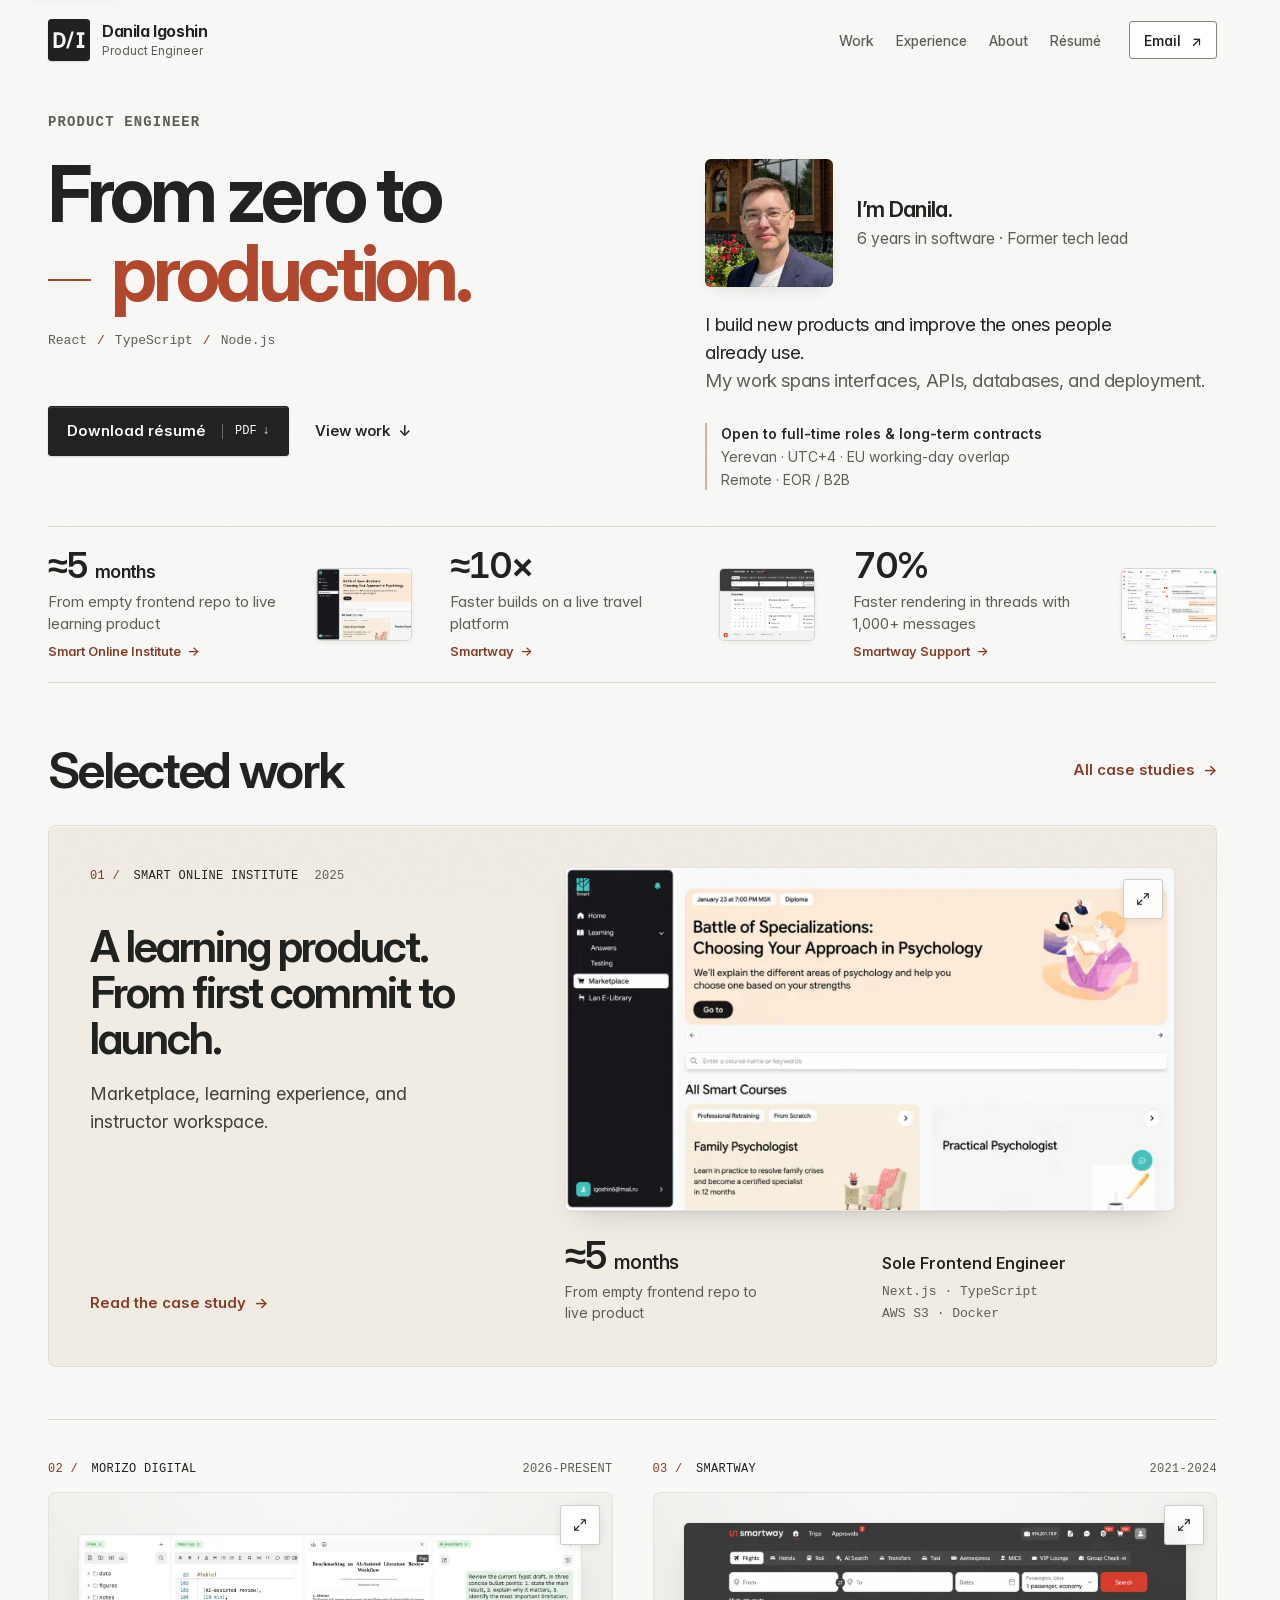
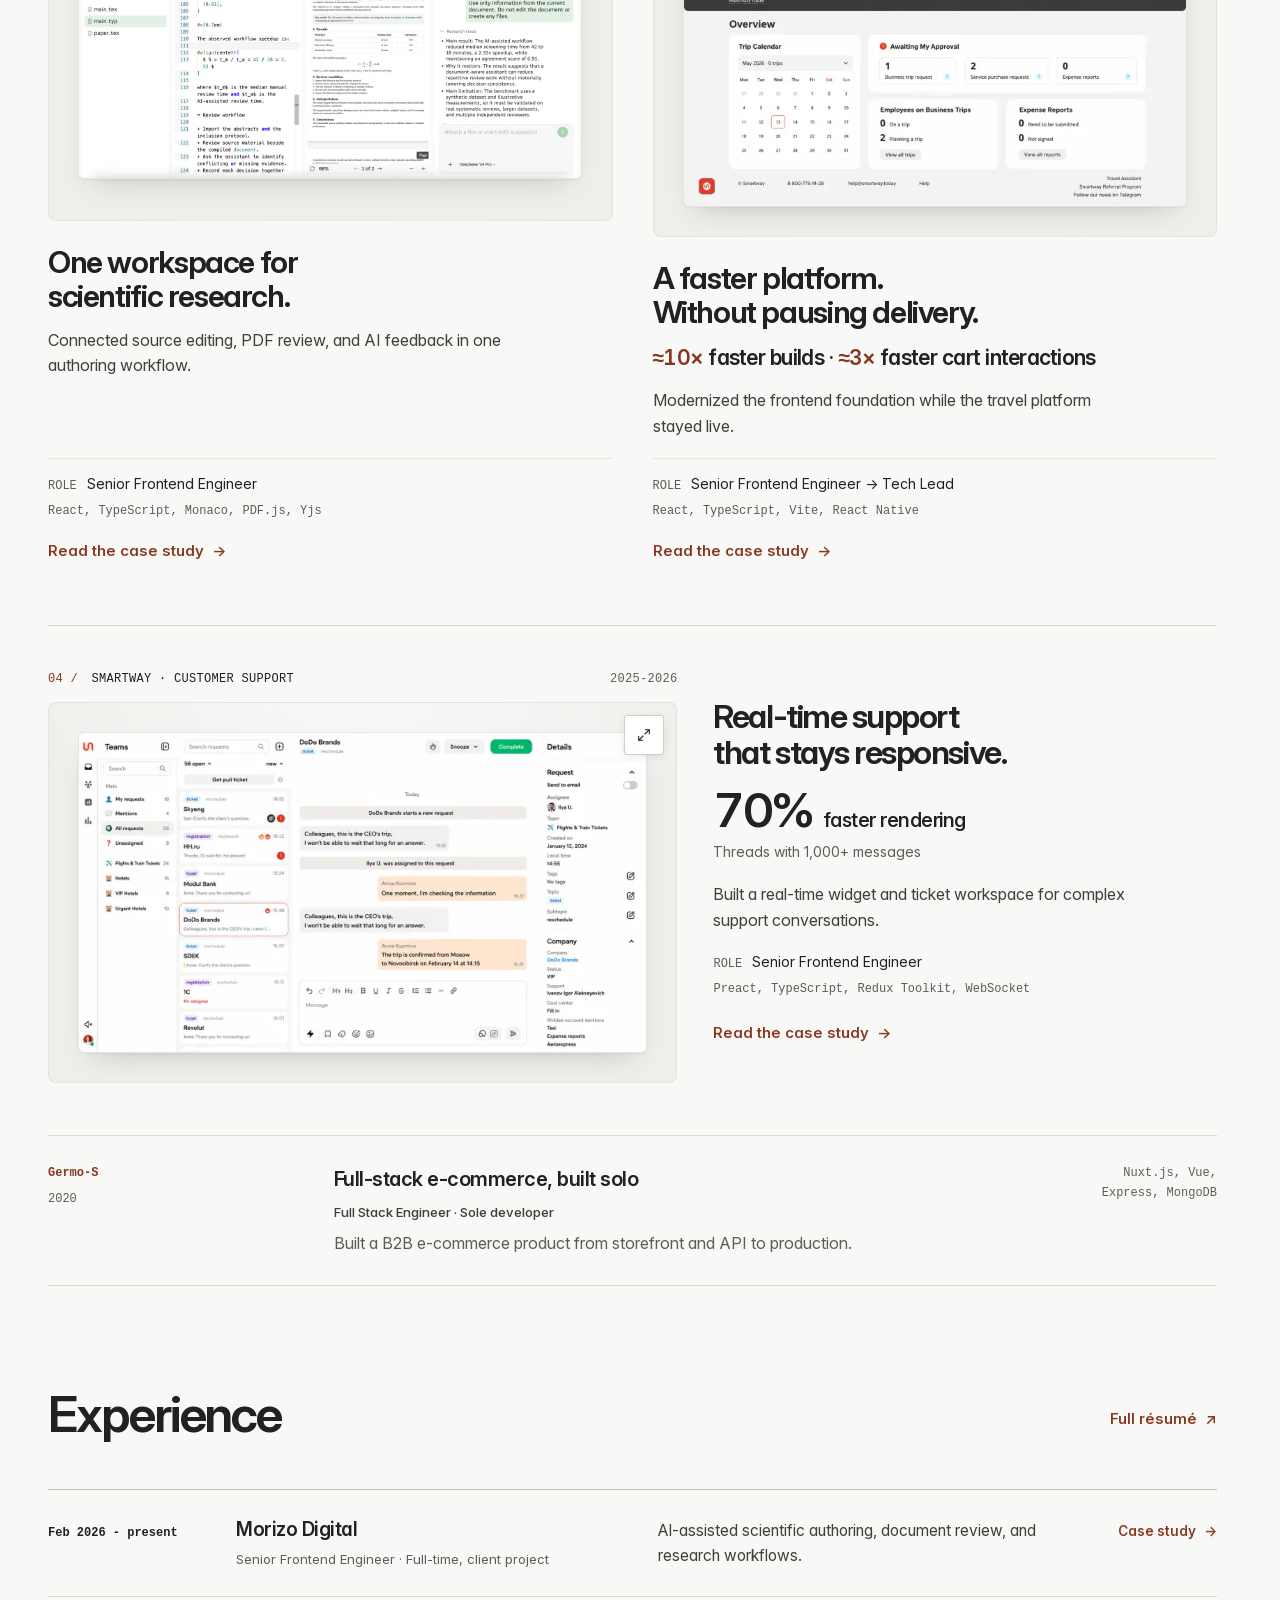
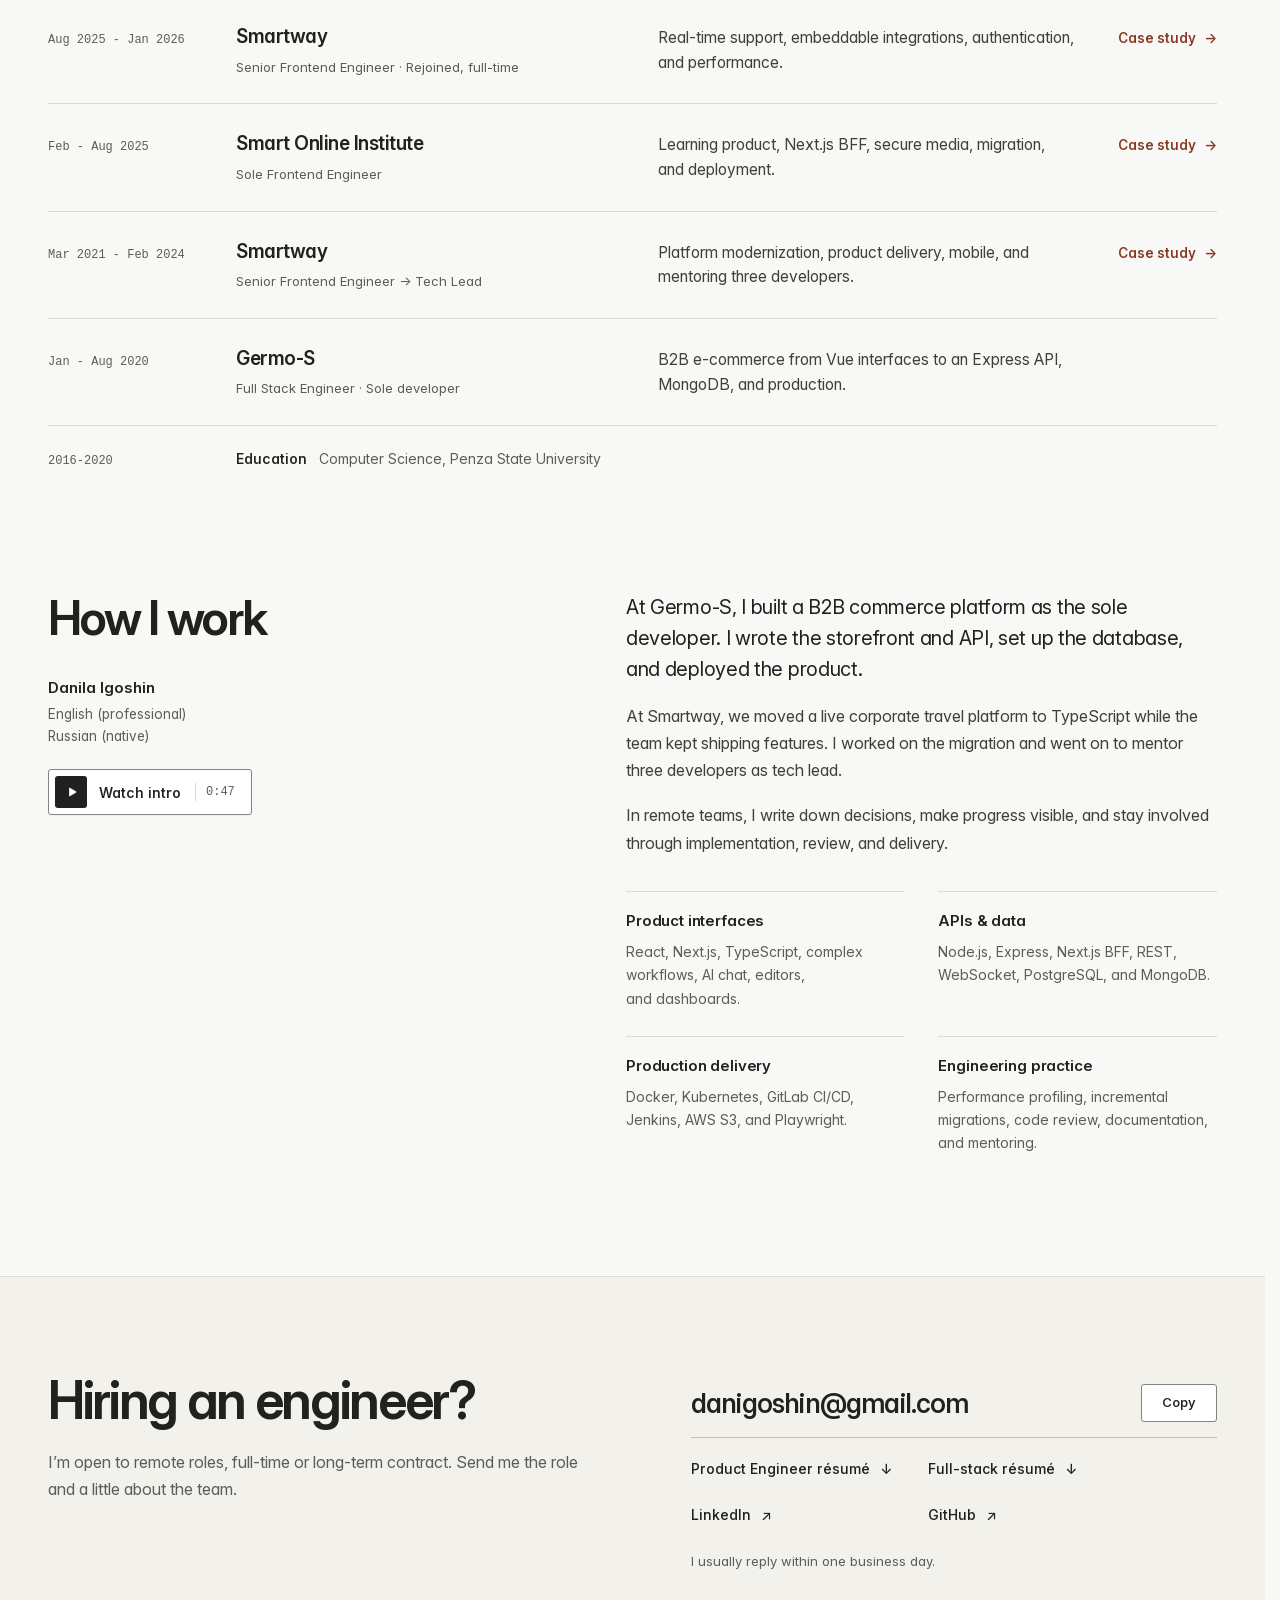
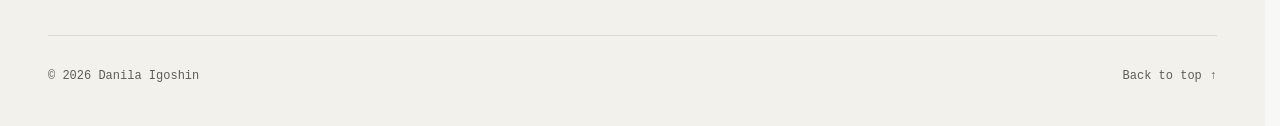
==== commit 9155ba20: "Update Product Engineer positioning and portfolio accessibility Refresh the portfolio, résumé, and s" ====
--- a/index.html
+++ b/index.html
@@ -5,34 +5,34 @@
     <meta name="viewport" content="width=device-width, initial-scale=1.0" />
     <meta
       name="description"
-      content="Product engineer with 6 years shipping B2B products. React, TypeScript, Node.js, APIs, databases, and production delivery. Open to remote full-time and contract roles."
+      content="Danila Igoshin, Product Engineer. Six years building new products and improving live software across interfaces, APIs, databases, and deployment. Open to remote roles."
     />
     <meta name="theme-color" content="#f8f8f6" />
 
     <link rel="canonical" href="https://danilaigoshin.com/" />
     <meta property="og:site_name" content="Danila Igoshin" />
-    <meta property="og:title" content="Danila Igoshin — Product &amp; Full-stack Engineer" />
+    <meta property="og:title" content="Danila Igoshin — Product Engineer" />
     <meta
       property="og:description"
-      content="Product engineering across interfaces, APIs, data, and deployment. Explore shipped B2B products and the decisions behind them."
+      content="I build new products and improve the ones people already use. My work spans interfaces, APIs, databases, and deployment."
     />
     <meta property="og:type" content="website" />
     <meta property="og:url" content="https://danilaigoshin.com/" />
-    <meta property="og:image" content="https://danilaigoshin.com/public/og-image-v2.png" />
+    <meta property="og:image" content="https://danilaigoshin.com/public/og-image-v2.png?v=20261126-product" />
     <meta property="og:image:type" content="image/png" />
     <meta property="og:image:width" content="2400" />
     <meta property="og:image:height" content="1260" />
-    <meta property="og:image:alt" content="Danila Igoshin — product and full-stack engineer for B2B products" />
+    <meta property="og:image:alt" content="Danila Igoshin, Product Engineer. From zero to production across interfaces, APIs, data, and deployment. About 5 months to the first EdTech release, about 10× faster builds, and 70% faster rendering in threads with 1,000+ messages." />
     <meta name="twitter:card" content="summary_large_image" />
 
-    <title>Danila Igoshin — Product &amp; Full-stack Engineer</title>
+    <title>Danila Igoshin — Product Engineer</title>
 
     <link rel="icon" href="public/favicon.svg?v=20261119-di-optical" type="image/svg+xml" />
     <link rel="apple-touch-icon" href="public/apple-touch-icon.png?v=20261119-di-optical" />
     <link rel="preload" href="public/fonts/InterVariable.woff2" as="font" type="font/woff2" crossorigin />
     <link rel="stylesheet" href="/styles.css?v=20261121-ux" />
-    <link rel="stylesheet" href="/home.css?v=20261121-ux" />
-    <script src="/script.js?v=20261121-ux" defer data-enhancements></script>
+    <link rel="stylesheet" href="/home.css?v=20261126-positioning" />
+    <script src="/script.js?v=20261126-gallery" defer data-enhancements></script>
     <script type="application/ld+json">
       {
         "@context": "https://schema.org",
@@ -40,7 +40,7 @@
         "name": "Danila Igoshin",
         "url": "https://danilaigoshin.com/",
         "image": "https://danilaigoshin.com/public/my_photo_640.jpg",
-        "jobTitle": "Product Engineer / Full-stack Engineer",
+        "jobTitle": "Product Engineer",
         "email": "mailto:danigoshin@gmail.com",
         "address": {
           "@type": "PostalAddress",
@@ -80,9 +80,9 @@
 
     <header class="site-header" data-header>
       <div class="nav-shell">
-        <a class="brand" href="#top" aria-label="D/I Danila Igoshin Product &amp; Full-stack Engineer, back to top">
+        <a class="brand" href="#top" aria-label="D/I Danila Igoshin, Product Engineer, back to top">
           <img class="brand-mark" src="/public/favicon.svg?v=20261119-di-optical" width="42" height="42" alt="" aria-hidden="true" />
-          <span class="brand-copy"><span class="brand-name">Danila Igoshin</span> <span class="brand-role">Product &amp; Full-stack Engineer</span></span>
+          <span class="brand-copy"><span class="brand-name">Danila Igoshin</span> <span class="brand-role">Product Engineer</span></span>
         </a>
 
         <a class="header-resume" href="/cv/">Résumé</a>
@@ -128,10 +128,11 @@
 
     <main id="main-content" tabindex="-1">
       <section class="home-hero section-shell" id="top" aria-labelledby="intro-title" data-section>
-        <p class="hero-stack"><span class="sr-only">Core stack: </span>React <span aria-hidden="true">/</span> TypeScript <span aria-hidden="true">/</span> Node.js</p>
+        <p class="hero-role">Product Engineer</p>
 
         <div class="hero-heading">
-          <h1 id="intro-title"><span>B2B products.</span> <span>From zero to</span> <span class="hero-title-last">production.</span></h1>
+          <h1 id="intro-title"><span>From zero to</span> <span class="hero-title-last">production.</span></h1>
+          <p class="hero-stack"><span class="sr-only">Core technologies: </span>React <span aria-hidden="true">/</span> TypeScript <span aria-hidden="true">/</span> Node.js</p>
         </div>
 
         <div class="hero-description">
@@ -141,11 +142,11 @@
             </div>
             <div class="hero-identity-copy">
               <p class="hero-name">I’m Danila.</p>
-              <p class="hero-identity-role">Product engineer &amp; former tech lead.</p>
+              <p class="hero-identity-role">6 years in software · Former tech lead</p>
             </div>
           </div>
-          <p class="hero-lede">6 years building and shipping B2B products.</p>
-          <p class="hero-note">Frontend first. Full-stack when the product needs it.</p>
+          <p class="hero-lede">I build new products and improve the ones people already use.</p>
+          <p class="hero-note">My work spans interfaces, APIs, databases, and deployment.</p>
           <p class="hero-engagement">
             <strong>Open to full-time roles &amp; long-term contracts</strong>
             <span>Yerevan · UTC+4 · EU working-day overlap</span>
@@ -360,7 +361,7 @@
 
       <section class="home-about section-shell" id="about" aria-labelledby="about-title" data-section>
         <div class="about-head reveal">
-          <h2 id="about-title">Frontend first.<br />Full-stack when the product needs&nbsp;it.</h2>
+          <h2 id="about-title">How I work</h2>
           <div class="about-profile">
             <p><strong>Danila Igoshin</strong><span>English (professional)</span><span>Russian (native)</span></p>
           </div>
@@ -374,8 +375,8 @@
         </div>
         <div class="about-body">
           <div class="about-text reveal">
-            <p>I’m Danila, an engineer based in Yerevan. I enjoy turning complex workflows into software people can use, from the interface and API boundary to a reliable release.</p>
-            <p>Frontend is my deepest specialization. I also work with server-side logic, databases, and deployment, and have shipped a full-stack product as a sole developer.</p>
+            <p>At Germo-S, I built a B2B commerce platform as the sole developer. I wrote the storefront and API, set up the database, and deployed the product.</p>
+            <p>At Smartway, we moved a live corporate travel platform to TypeScript while the team kept shipping features. I worked on the migration and went on to mentor three developers as tech lead.</p>
             <p>In remote teams, I write down decisions, make progress visible, and stay involved through implementation, review, and delivery.</p>
           </div>
           <dl class="capability-list reveal" aria-label="What I work with">
@@ -391,7 +392,7 @@
     <div class="page-finale">
       <section class="site-contact section-shell reveal" id="contact" aria-labelledby="contact-title" data-section>
         <div class="contact-intro">
-          <h2 id="contact-title">Hiring for a product or full-stack role?</h2>
+          <h2 id="contact-title">Hiring an engineer?</h2>
           <p>I’m open to remote roles, full-time or long-term contract. Send me the role and a little about the team.</p>
         </div>
         <div class="contact-action">
--- a/home.css
+++ b/home.css
@@ -15,7 +15,7 @@
   display: grid;
   grid-template-columns: minmax(0, 1.16fr) minmax(0, 1fr);
   grid-template-areas:
-    "stack ."
+    "role ."
     "heading description"
     "actions description"
     "proof proof";
@@ -24,12 +24,20 @@
   padding-top: clamp(24px, 2.5vw, 36px);
 }
 
+.hero-role {
+  grid-area: role;
+  margin: 0;
+  color: var(--muted);
+  font: 600 14px/1.5 var(--font-mono);
+  letter-spacing: 0.08em;
+  text-transform: uppercase;
+}
+
 .hero-stack {
   display: flex;
-  grid-area: stack;
   gap: 10px;
   align-items: baseline;
-  margin: 0;
+  margin: 18px 0 0;
   color: var(--muted);
   font: 500 13px/1.5 var(--font-mono);
 }
@@ -1248,7 +1256,7 @@
   .home-hero {
     grid-template-columns: minmax(0, 1fr);
     grid-template-areas:
-      "stack"
+      "role"
       "heading"
       "description"
       "actions"
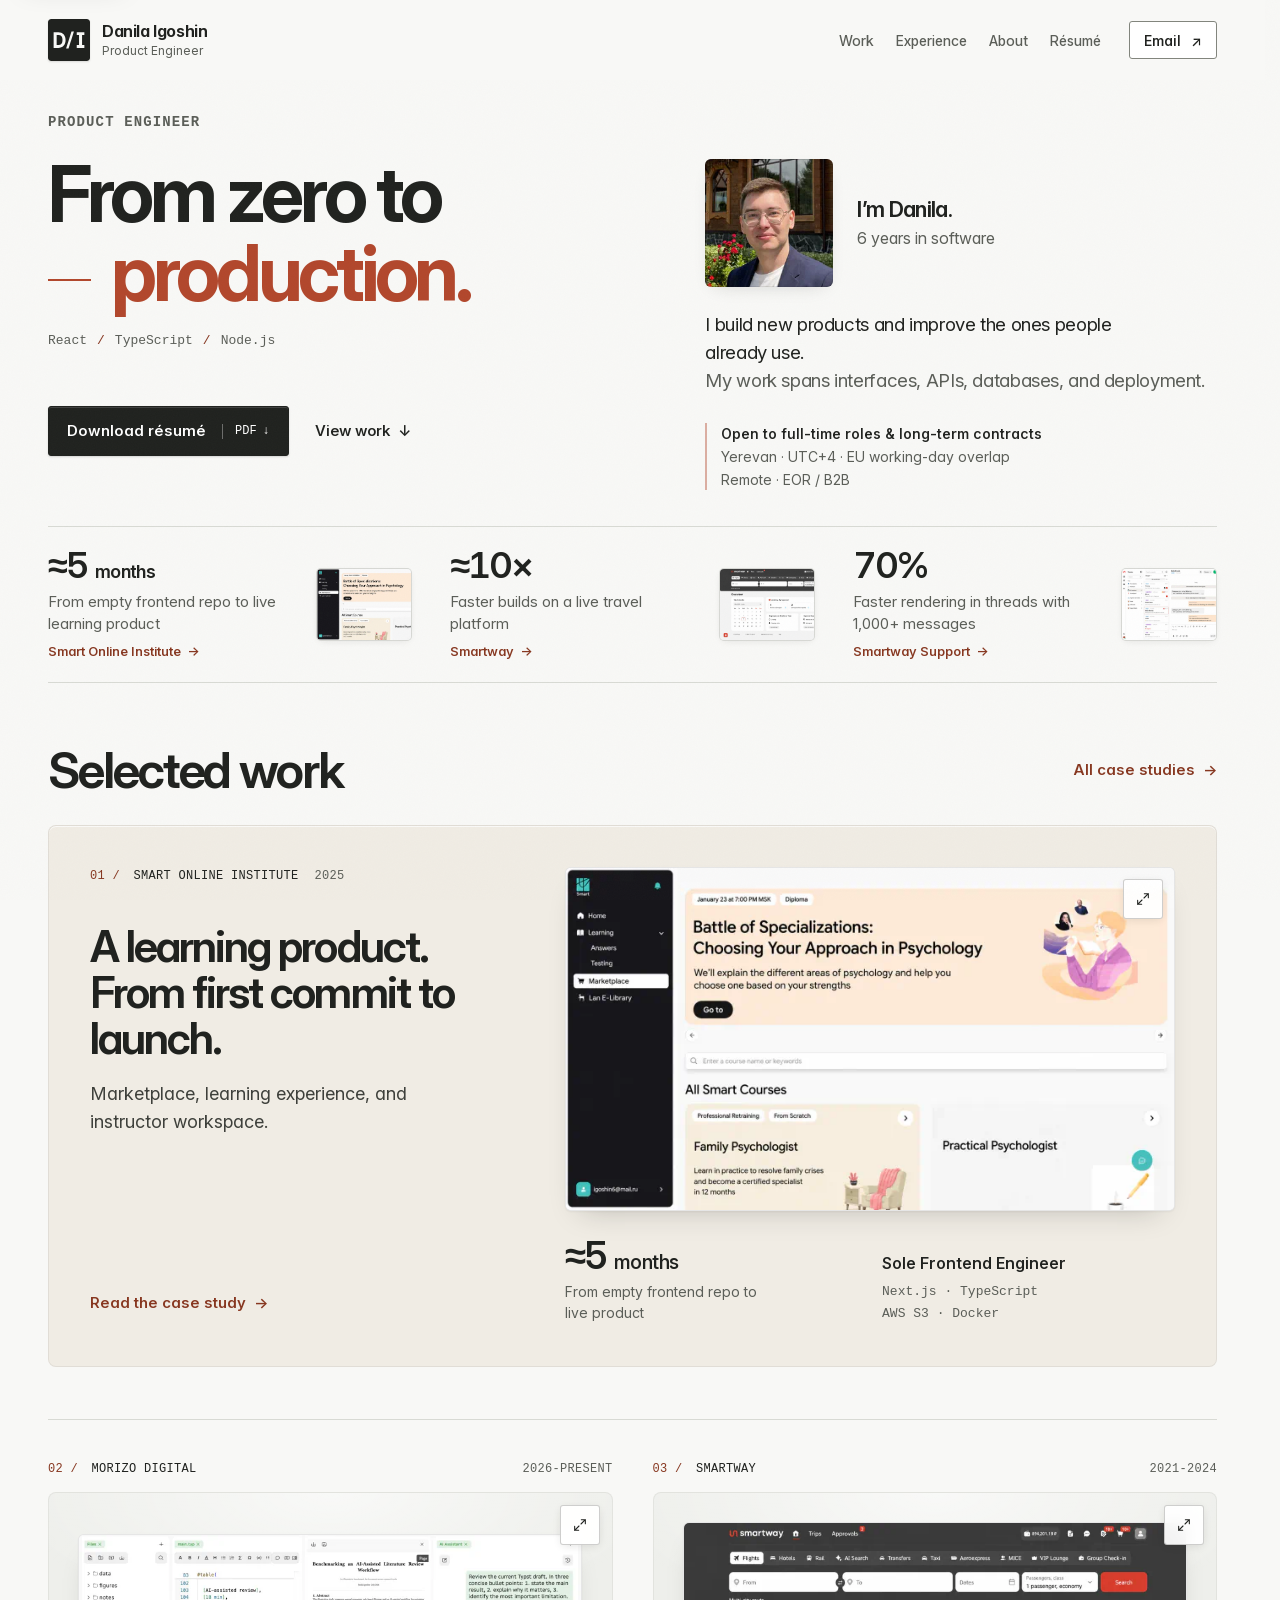
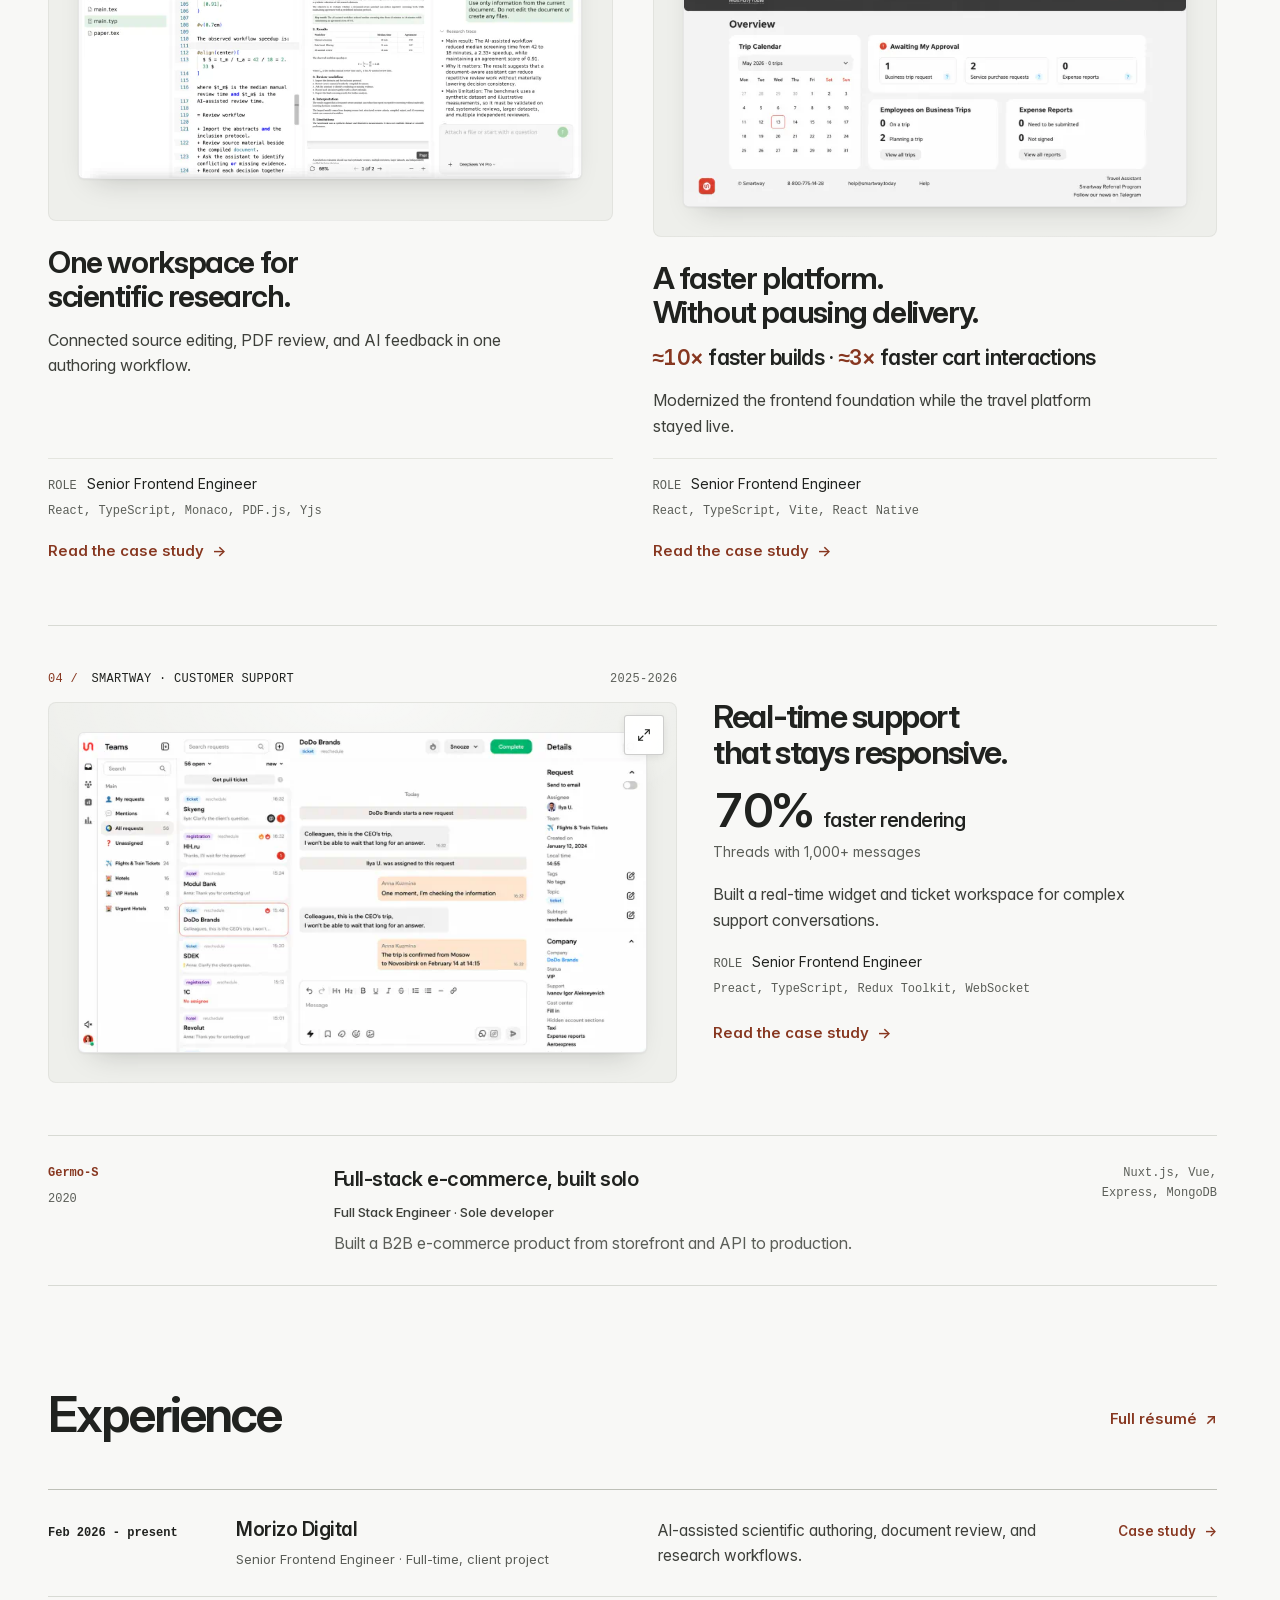
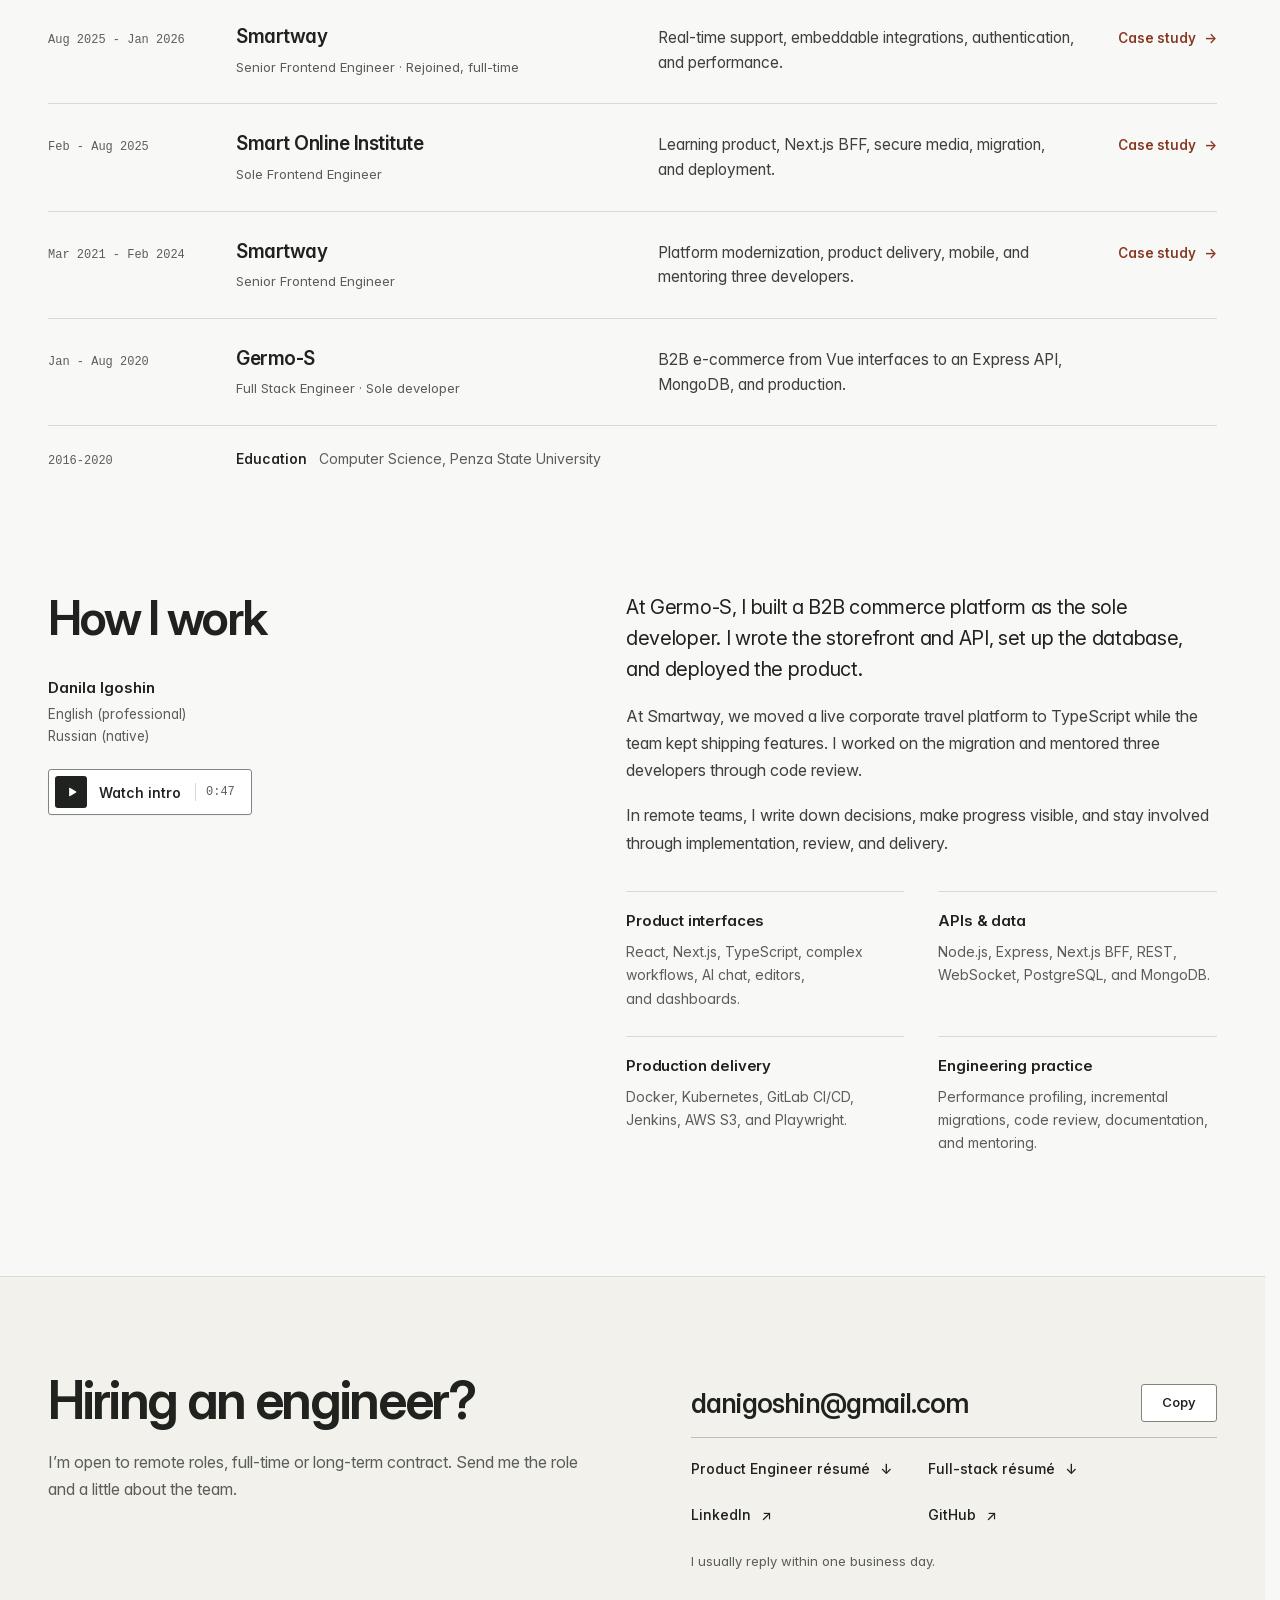
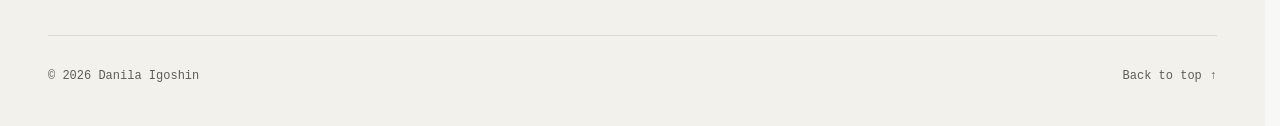
==== commit ba521fe4: "Correct the Smartway role to Senior Frontend Engineer Update the portfolio, case study, résumé downl" ====
--- a/index.html
+++ b/index.html
@@ -142,7 +142,7 @@
             </div>
             <div class="hero-identity-copy">
               <p class="hero-name">I’m Danila.</p>
-              <p class="hero-identity-role">6 years in software · Former tech lead</p>
+              <p class="hero-identity-role">6 years in software</p>
             </div>
           </div>
           <p class="hero-lede">I build new products and improve the ones people already use.</p>
@@ -287,7 +287,7 @@
                 <p class="project-results"><span class="result-accent">≈10×</span> faster builds · <span class="result-accent">≈3×</span> faster cart interactions</p>
                 <p class="project-summary">Modernized the frontend foundation while the travel platform stayed live.</p>
                 <dl class="project-facts">
-                  <div><dt>Role</dt><dd>Senior Frontend Engineer → Tech Lead</dd></div>
+                  <div><dt>Role</dt><dd>Senior Frontend Engineer</dd></div>
                 </dl>
                 <p class="project-stack">React, TypeScript, Vite, React Native</p>
                 <a class="arrow-link project-link" href="/case/smartway/">Read the case study <span aria-hidden="true">→</span><span class="sr-only"> for the Smartway travel platform</span></a>
@@ -352,7 +352,7 @@
             <li class="reveal"><p class="timeline-date">Feb 2026 - present</p><div class="timeline-role"><h3>Morizo Digital</h3><p>Senior Frontend Engineer · Full-time, client project</p></div><p class="timeline-scope">AI-assisted scientific authoring, document review, and research workflows.</p><a class="arrow-link timeline-link" href="/case/research/">Case study <span aria-hidden="true">→</span><span class="sr-only">: Morizo Digital</span></a></li>
             <li class="reveal"><p class="timeline-date">Aug 2025 - Jan 2026</p><div class="timeline-role"><h3>Smartway</h3><p>Senior Frontend Engineer · Rejoined, full-time</p></div><p class="timeline-scope">Real-time support, embeddable integrations, authentication, and performance.</p><a class="arrow-link timeline-link" href="/case/support/">Case study <span aria-hidden="true">→</span><span class="sr-only">: Smartway support</span></a></li>
             <li class="reveal"><p class="timeline-date">Feb - Aug 2025</p><div class="timeline-role"><h3>Smart Online Institute</h3><p>Sole Frontend Engineer</p></div><p class="timeline-scope">Learning product, Next.js BFF, secure media, migration, and deployment.</p><a class="arrow-link timeline-link" href="/case/edtech/">Case study <span aria-hidden="true">→</span><span class="sr-only">: Smart Online Institute</span></a></li>
-            <li class="reveal"><p class="timeline-date">Mar 2021 - Feb 2024</p><div class="timeline-role"><h3>Smartway</h3><p>Senior Frontend Engineer → Tech Lead</p></div><p class="timeline-scope">Platform modernization, product delivery, mobile, and mentoring three developers.</p><a class="arrow-link timeline-link" href="/case/smartway/">Case study <span aria-hidden="true">→</span><span class="sr-only">: Smartway platform</span></a></li>
+            <li class="reveal"><p class="timeline-date">Mar 2021 - Feb 2024</p><div class="timeline-role"><h3>Smartway</h3><p>Senior Frontend Engineer</p></div><p class="timeline-scope">Platform modernization, product delivery, mobile, and mentoring three developers.</p><a class="arrow-link timeline-link" href="/case/smartway/">Case study <span aria-hidden="true">→</span><span class="sr-only">: Smartway platform</span></a></li>
             <li class="reveal"><p class="timeline-date">Jan - Aug 2020</p><div class="timeline-role"><h3>Germo-S</h3><p>Full Stack Engineer · Sole developer</p></div><p class="timeline-scope">B2B e-commerce from Vue interfaces to an Express API, MongoDB, and production.</p></li>
           </ol>
           <p class="timeline-education reveal"><span>2016-2020</span><span><strong>Education</strong> Computer Science, Penza State University</span></p>
@@ -365,7 +365,7 @@
           <div class="about-profile">
             <p><strong>Danila Igoshin</strong><span>English (professional)</span><span>Russian (native)</span></p>
           </div>
-          <a class="intro-link" href="/public/video/intro-1080.mp4" data-intro-open>
+          <a class="intro-link" href="/public/video/intro-1080.mp4?v=20261126-mentoring" data-intro-open>
             <span class="play-chip" aria-hidden="true">
               <svg viewBox="0 0 16 16" fill="currentColor" focusable="false"><path d="M4.2 2.8a.6.6 0 0 1 .9-.52l8.4 5.2a.6.6 0 0 1 0 1.04l-8.4 5.2a.6.6 0 0 1-.9-.52V2.8Z" /></svg>
             </span>
@@ -376,7 +376,7 @@
         <div class="about-body">
           <div class="about-text reveal">
             <p>At Germo-S, I built a B2B commerce platform as the sole developer. I wrote the storefront and API, set up the database, and deployed the product.</p>
-            <p>At Smartway, we moved a live corporate travel platform to TypeScript while the team kept shipping features. I worked on the migration and went on to mentor three developers as tech lead.</p>
+            <p>At Smartway, we moved a live corporate travel platform to TypeScript while the team kept shipping features. I worked on the migration and mentored three developers through code review.</p>
             <p>In remote teams, I write down decisions, make progress visible, and stay involved through implementation, review, and delivery.</p>
           </div>
           <dl class="capability-list reveal" aria-label="What I work with">
@@ -446,8 +446,8 @@
           <span>Close</span><span aria-hidden="true">×</span>
         </button>
         <video controls playsinline preload="none" width="1920" height="1080" poster="/public/video/intro-poster.jpg" data-intro-video>
-          <source src="/public/video/intro-1440.mp4" type="video/mp4" media="(min-width: 761px)" />
-          <source src="/public/video/intro-1080.mp4" type="video/mp4" />
+          <source src="/public/video/intro-1440.mp4?v=20261126-mentoring" type="video/mp4" media="(min-width: 761px)" />
+          <source src="/public/video/intro-1080.mp4?v=20261126-mentoring" type="video/mp4" />
           <track kind="captions" src="/public/video/intro.vtt" srclang="en" label="English" />
         </video>
       </div>
